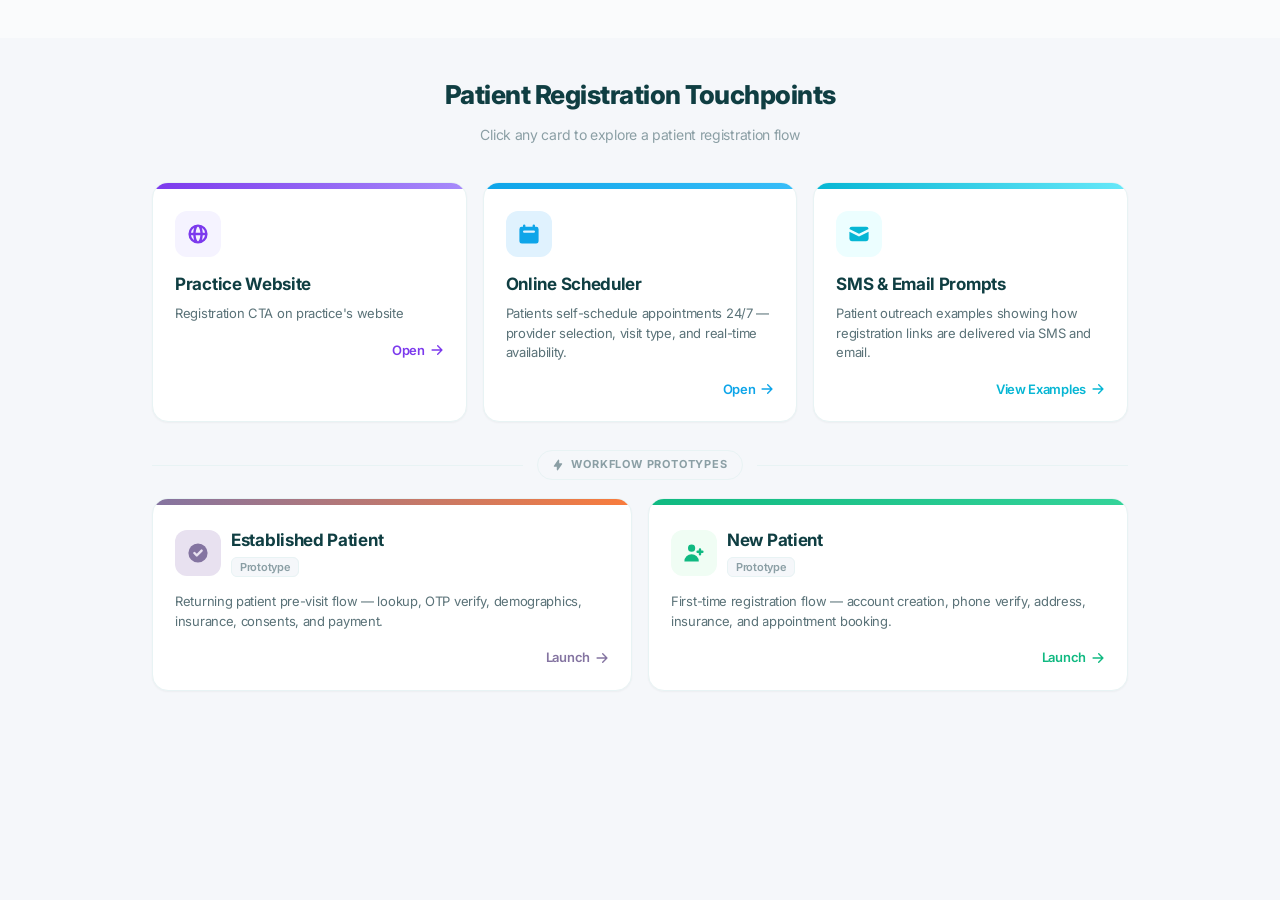
==== index.html @ 7e0d1359 "Initial commit: Dermatology of Boca patient intake demo hub Co-Authored-By: Claude Sonnet 4.6 <norep" ====
﻿<!DOCTYPE html>
<html lang="en">
<head>
<meta charset="UTF-8">
<meta name="viewport" content="width=device-width, initial-scale=1.0">
<title>Recall Health - Full Prototype</title>
<link href="https://fonts.googleapis.com/css2?family=Inter:wght@300;400;500;600;700;800&family=Roboto:wght@300;400;500;700&family=Roboto+Mono:wght@400;500&display=swap" rel="stylesheet">
<link rel="stylesheet" href="styles.css">
</head>
<body>
<!-- GLOBAL BACK NAV -->
<div class="global-nav" id="global-nav">
  <button class="global-nav-back" onclick="switchApp('landing')">
    <svg width="13" height="13" viewBox="0 0 20 20" fill="currentColor"><path fill-rule="evenodd" d="M9.707 16.707a1 1 0 01-1.414 0l-6-6a1 1 0 010-1.414l6-6a1 1 0 011.414 1.414L5.414 9H17a1 1 0 110 2H5.414l4.293 4.293a1 1 0 010 1.414z" clip-rule="evenodd"/></svg>
    All Apps
  </button>
  <div class="global-nav-divider"></div>
  <span class="global-nav-label">Recall Health</span>
  <span class="global-nav-divider"></span>
  <span class="global-nav-app" id="global-nav-app-name"></span>
</div>


<!-- ══ DEMO NAV ══ -->

<!-- ══════════════════════════════════
     APP 1 - STAFF DASHBOARD
══════════════════════════════════ -->

<!-- ═══════════════════════════════════════
     LANDING PAGE
═══════════════════════════════════════ -->
<div class="app-wrap active" id="app-landing">
  <!-- CARDS GRID -->
  <div style="max-width:1040px;margin:0 auto;padding:36px 32px 60px">

    <!-- HEADER -->
    <div style="text-align:center;margin-bottom:36px">
      <div style="font-size:26px;font-weight:800;color:var(--t1);letter-spacing:-.5px;margin-bottom:8px">Patient Registration Touchpoints</div>
      <div style="font-size:14px;color:var(--t3)">Click any card to explore a patient registration flow</div>
    </div>

    <!-- ROW 1: 3 touchpoint cards -->
    <div style="display:grid;grid-template-columns:repeat(3,1fr);gap:16px;margin-bottom:8px">

      <!-- Card 1: Practice Website -->
      <div class="lcard" onclick="window.open('practice-website.html','_blank')" style="background:var(--white);border-radius:16px;overflow:hidden;border:1px solid var(--borderlt);box-shadow:var(--sh1);cursor:pointer;transition:all .2s">
        <div style="height:6px;background:linear-gradient(90deg,#7C3AED,#A78BFA)"></div>
        <div style="padding:22px">
          <div style="width:46px;height:46px;background:#F5F3FF;border-radius:12px;display:flex;align-items:center;justify-content:center;margin-bottom:14px">
            <svg width="24" height="24" viewBox="0 0 20 20" fill="#7C3AED"><path fill-rule="evenodd" d="M4.083 9h1.946c.089-1.546.383-2.97.837-4.118A6.004 6.004 0 004.083 9zM10 2a8 8 0 100 16 8 8 0 000-16zm0 2c-.076 0-.232.032-.465.262-.238.234-.497.623-.737 1.182-.389.907-.673 2.142-.766 3.556h3.936c-.093-1.414-.377-2.649-.766-3.556-.24-.559-.499-.948-.737-1.182C10.232 4.032 10.076 4 10 4zm3.971 5c-.089-1.546-.383-2.97-.837-4.118A6.004 6.004 0 0115.917 9h-1.946zm-2.003 2H8.032c.093 1.414.377 2.649.766 3.556.24.559.499.948.737 1.182.233.23.389.262.465.262.076 0 .232-.032.465-.262.238-.234.498-.623.737-1.182.389-.907.673-2.142.766-3.556zm1.166 4.118c.454-1.147.748-2.572.837-4.118h1.946a6.004 6.004 0 01-2.783 4.118zm-6.268 0C6.412 13.97 6.118 12.546 6.03 11H4.083a6.004 6.004 0 002.783 4.118z" clip-rule="evenodd"/></svg>
          </div>
          <div style="font-size:17px;font-weight:700;color:var(--t1);margin-bottom:6px">Practice Website</div>
          <div style="font-size:13px;color:var(--t2);line-height:1.5;margin-bottom:16px">Registration CTA on practice's website</div>
          <div style="display:flex;align-items:center;justify-content:flex-end">
            <div style="display:flex;align-items:center;gap:5px;font-size:13px;font-weight:600;color:#7C3AED">Open <svg width="14" height="14" viewBox="0 0 20 20" fill="#7C3AED"><path fill-rule="evenodd" d="M10.293 3.293a1 1 0 011.414 0l6 6a1 1 0 010 1.414l-6 6a1 1 0 01-1.414-1.414L14.586 11H3a1 1 0 110-2h11.586l-4.293-4.293a1 1 0 010-1.414z" clip-rule="evenodd"/></svg></div>
          </div>
        </div>
      </div>

      <!-- Card 2: Online Scheduler -->
      <div class="lcard" onclick="window.open('online-scheduler.html','_blank')" style="background:var(--white);border-radius:16px;overflow:hidden;border:1px solid var(--borderlt);box-shadow:var(--sh1);cursor:pointer;transition:all .2s">
        <div style="height:6px;background:linear-gradient(90deg,#0EA5E9,#38BDF8)"></div>
        <div style="padding:22px">
          <div style="width:46px;height:46px;background:#E0F2FE;border-radius:12px;display:flex;align-items:center;justify-content:center;margin-bottom:14px">
            <svg width="24" height="24" viewBox="0 0 20 20" fill="#0EA5E9"><path fill-rule="evenodd" d="M6 2a1 1 0 00-1 1v1H4a2 2 0 00-2 2v10a2 2 0 002 2h12a2 2 0 002-2V6a2 2 0 00-2-2h-1V3a1 1 0 10-2 0v1H7V3a1 1 0 00-1-1zm0 5a1 1 0 000 2h8a1 1 0 100-2H6z" clip-rule="evenodd"/></svg>
          </div>
          <div style="font-size:17px;font-weight:700;color:var(--t1);margin-bottom:6px">Online Scheduler</div>
          <div style="font-size:13px;color:var(--t2);line-height:1.5;margin-bottom:16px">Patients self-schedule appointments 24/7 — provider selection, visit type, and real-time availability.</div>
          <div style="display:flex;align-items:center;justify-content:flex-end">
            <div style="display:flex;align-items:center;gap:5px;font-size:13px;font-weight:600;color:#0EA5E9">Open <svg width="14" height="14" viewBox="0 0 20 20" fill="#0EA5E9"><path fill-rule="evenodd" d="M10.293 3.293a1 1 0 011.414 0l6 6a1 1 0 010 1.414l-6 6a1 1 0 01-1.414-1.414L14.586 11H3a1 1 0 110-2h11.586l-4.293-4.293a1 1 0 010-1.414z" clip-rule="evenodd"/></svg></div>
          </div>
        </div>
      </div>

      <!-- Card 3: SMS / Email Prompts -->
      <div class="lcard" onclick="document.getElementById('prompts-modal').style.display='flex'" style="background:var(--white);border-radius:16px;overflow:hidden;border:1px solid var(--borderlt);box-shadow:var(--sh1);cursor:pointer;transition:all .2s">
        <div style="height:6px;background:linear-gradient(90deg,#06B6D4,#67E8F9)"></div>
        <div style="padding:22px">
          <div style="width:46px;height:46px;background:#ECFEFF;border-radius:12px;display:flex;align-items:center;justify-content:center;margin-bottom:14px">
            <svg width="24" height="24" viewBox="0 0 20 20" fill="#06B6D4"><path d="M2.003 5.884L10 9.882l7.997-3.998A2 2 0 0016 4H4a2 2 0 00-1.997 1.884z"/><path d="M18 8.118l-8 4-8-4V14a2 2 0 002 2h12a2 2 0 002-2V8.118z"/></svg>
          </div>
          <div style="font-size:17px;font-weight:700;color:var(--t1);margin-bottom:6px">SMS &amp; Email Prompts</div>
          <div style="font-size:13px;color:var(--t2);line-height:1.5;margin-bottom:16px">Patient outreach examples showing how registration links are delivered via SMS and email.</div>
          <div style="display:flex;align-items:center;justify-content:flex-end">
            <div style="display:flex;align-items:center;gap:5px;font-size:13px;font-weight:600;color:#06B6D4">View Examples <svg width="14" height="14" viewBox="0 0 20 20" fill="#06B6D4"><path fill-rule="evenodd" d="M10.293 3.293a1 1 0 011.414 0l6 6a1 1 0 010 1.414l-6 6a1 1 0 01-1.414-1.414L14.586 11H3a1 1 0 110-2h11.586l-4.293-4.293a1 1 0 010-1.414z" clip-rule="evenodd"/></svg></div>
          </div>
        </div>
      </div>

    </div>

    <!-- WORKFLOW PROTOTYPES SECTION DIVIDER -->
    <div style="display:flex;align-items:center;gap:14px;margin:28px 0 18px">
      <div style="flex:1;height:1px;background:var(--borderlt)"></div>
      <div style="display:flex;align-items:center;gap:7px;padding:5px 14px;background:var(--surface);border:1px solid var(--borderlt);border-radius:20px">
        <svg width="12" height="12" viewBox="0 0 20 20" fill="var(--t3)"><path fill-rule="evenodd" d="M11.3 1.046A1 1 0 0112 2v5h4a1 1 0 01.82 1.573l-7 10A1 1 0 018 18v-5H4a1 1 0 01-.82-1.573l7-10a1 1 0 011.12-.38z" clip-rule="evenodd"/></svg>
        <span style="font-size:11px;font-weight:700;color:var(--t3);text-transform:uppercase;letter-spacing:.8px">Workflow Prototypes</span>
      </div>
      <div style="flex:1;height:1px;background:var(--borderlt)"></div>
    </div>

    <!-- ROW 2: 2 workflow prototype cards -->
    <div style="display:grid;grid-template-columns:1fr 1fr;gap:16px">

      <!-- Card: Established Patient -->
      <div class="lcard" onclick="window.open('established-patient.html','_blank')" style="background:var(--white);border-radius:16px;overflow:hidden;border:1px solid var(--borderlt);box-shadow:var(--sh1);cursor:pointer;transition:all .2s">
        <div style="height:6px;background:linear-gradient(90deg,var(--orange),#F97C3C)"></div>
        <div style="padding:22px">
          <div style="display:flex;align-items:center;gap:10px;margin-bottom:14px">
            <div style="width:46px;height:46px;background:var(--orange-lt);border-radius:12px;display:flex;align-items:center;justify-content:center;flex-shrink:0">
              <svg width="24" height="24" viewBox="0 0 20 20" fill="var(--orange)"><path fill-rule="evenodd" d="M10 18a8 8 0 100-16 8 8 0 000 16zm3.707-9.293a1 1 0 00-1.414-1.414L9 10.586 7.707 9.293a1 1 0 00-1.414 1.414l2 2a1 1 0 001.414 0l4-4z" clip-rule="evenodd"/></svg>
            </div>
            <div>
              <div style="font-size:17px;font-weight:700;color:var(--t1)">Established Patient</div>
              <span style="font-size:11px;font-weight:600;color:var(--t3);background:var(--surface);border:1px solid var(--borderlt);padding:2px 8px;border-radius:6px">Prototype</span>
            </div>
          </div>
          <div style="font-size:13px;color:var(--t2);line-height:1.5;margin-bottom:16px">Returning patient pre-visit flow — lookup, OTP verify, demographics, insurance, consents, and payment.</div>
          <div style="display:flex;align-items:center;justify-content:flex-end">
            <div style="display:flex;align-items:center;gap:5px;font-size:13px;font-weight:600;color:var(--orange)">Launch <svg width="14" height="14" viewBox="0 0 20 20" fill="var(--orange)"><path fill-rule="evenodd" d="M10.293 3.293a1 1 0 011.414 0l6 6a1 1 0 010 1.414l-6 6a1 1 0 01-1.414-1.414L14.586 11H3a1 1 0 110-2h11.586l-4.293-4.293a1 1 0 010-1.414z" clip-rule="evenodd"/></svg></div>
          </div>
        </div>
      </div>

      <!-- Card: New Patient -->
      <div class="lcard" onclick="window.open('new-patient.html','_blank')" style="background:var(--white);border-radius:16px;overflow:hidden;border:1px solid var(--borderlt);box-shadow:var(--sh1);cursor:pointer;transition:all .2s">
        <div style="height:6px;background:linear-gradient(90deg,#10B981,#34D399)"></div>
        <div style="padding:22px">
          <div style="display:flex;align-items:center;gap:10px;margin-bottom:14px">
            <div style="width:46px;height:46px;background:var(--green-bg);border-radius:12px;display:flex;align-items:center;justify-content:center;flex-shrink:0">
              <svg width="24" height="24" viewBox="0 0 20 20" fill="#10B981"><path d="M8 9a3 3 0 100-6 3 3 0 000 6zM8 11a6 6 0 016 6H2a6 6 0 016-6zM16 7a1 1 0 10-2 0v1h-1a1 1 0 100 2h1v1a1 1 0 102 0v-1h1a1 1 0 100-2h-1V7z"/></svg>
            </div>
            <div>
              <div style="font-size:17px;font-weight:700;color:var(--t1)">New Patient</div>
              <span style="font-size:11px;font-weight:600;color:var(--t3);background:var(--surface);border:1px solid var(--borderlt);padding:2px 8px;border-radius:6px">Prototype</span>
            </div>
          </div>
          <div style="font-size:13px;color:var(--t2);line-height:1.5;margin-bottom:16px">First-time registration flow — account creation, phone verify, address, insurance, and appointment booking.</div>
          <div style="display:flex;align-items:center;justify-content:flex-end">
            <div style="display:flex;align-items:center;gap:5px;font-size:13px;font-weight:600;color:#10B981">Launch <svg width="14" height="14" viewBox="0 0 20 20" fill="#10B981"><path fill-rule="evenodd" d="M10.293 3.293a1 1 0 011.414 0l6 6a1 1 0 010 1.414l-6 6a1 1 0 01-1.414-1.414L14.586 11H3a1 1 0 110-2h11.586l-4.293-4.293a1 1 0 010-1.414z" clip-rule="evenodd"/></svg></div>
          </div>
        </div>
      </div>

    </div>
  </div>

  <!-- SMS / EMAIL PROMPTS MODAL -->
  <div id="prompts-modal" onclick="if(event.target===this)this.style.display='none'" style="display:none;position:fixed;top:0;left:0;right:0;bottom:0;background:rgba(0,0,0,.5);z-index:1000;align-items:center;justify-content:center;padding:20px">
    <div style="background:var(--white);border-radius:20px;width:100%;max-width:860px;max-height:90vh;overflow-y:auto;box-shadow:0 20px 60px rgba(0,0,0,.3)">
      <div style="padding:20px 24px;border-bottom:1px solid var(--border);display:flex;align-items:center;justify-content:space-between;position:sticky;top:0;background:var(--white);z-index:2;border-radius:20px 20px 0 0">
        <div>
          <div style="font-size:18px;font-weight:700;color:var(--t1)">Patient Outreach Examples</div>
          <div style="font-size:13px;color:var(--t2);margin-top:2px">How patients are prompted to begin their registration or registration</div>
        </div>
        <button onclick="document.getElementById('prompts-modal').style.display='none'" style="background:none;border:none;font-size:28px;cursor:pointer;color:var(--t3);line-height:1;padding:0 4px">&times;</button>
      </div>
      <div style="padding:28px;display:grid;grid-template-columns:1fr 1fr;gap:32px">

        <!-- SMS Column -->
        <div>
          <div style="font-size:11.5px;font-weight:700;color:var(--t3);text-transform:uppercase;letter-spacing:1px;margin-bottom:16px;display:flex;align-items:center;gap:7px">
            <svg width="13" height="13" viewBox="0 0 20 20" fill="var(--t3)"><path fill-rule="evenodd" d="M18 10c0 3.866-3.582 7-8 7a8.841 8.841 0 01-4.083-.98L2 17l1.338-3.123C2.493 12.767 2 11.434 2 10c0-3.866 3.582-7 8-7s8 3.134 8 7zM7 9H5v2h2V9zm8 0h-2v2h2V9zM9 9h2v2H9V9z" clip-rule="evenodd"/></svg>
            SMS Message
          </div>
          <div style="display:flex;justify-content:center">
            <div style="width:256px;background:#1C1C1E;border-radius:38px;padding:14px 10px;box-shadow:0 8px 32px rgba(0,0,0,.35)">
              <div style="width:70px;height:18px;background:#2C2C2E;border-radius:9px;margin:0 auto 10px;display:flex;align-items:center;justify-content:center">
                <div style="width:7px;height:7px;background:#3A3A3C;border-radius:50%"></div>
              </div>
              <div style="background:#F2F2F7;border-radius:22px;padding:14px;min-height:290px">
                <div style="text-align:center;padding-bottom:10px;margin-bottom:12px;border-bottom:1px solid #E0E0E5">
                  <div style="font-size:11px;font-weight:600;color:#333">Dermatology of Boca</div>
                  <div style="font-size:10px;color:#aaa;margin-top:2px">Today, 9:42 AM</div>
                </div>
                <div style="display:flex;justify-content:flex-start">
                  <div style="background:#E9E9EB;border-radius:16px 16px 16px 3px;padding:10px 13px;max-width:88%;font-size:12px;color:#1C1C1E;line-height:1.55">
                    Hi Sarah! 👋<br><br>Your appt with <strong>Dr. Reyes</strong> at Dermatology of Boca is coming up.<br><br>Complete your pre-visit forms — only 3 min, no app needed:<br><br>
                    <span style="color:#007AFF;font-weight:600;text-decoration:underline;cursor:pointer" onclick="window.open('established-patient.html','_blank')">dermofboca.com/registration</span>
                  </div>
                </div>
                <div style="font-size:10px;color:#aaa;margin-top:6px;padding-left:3px">Delivered</div>
              </div>
            </div>
          </div>
        </div>

        <!-- Email Column -->
        <div>
          <div style="font-size:11.5px;font-weight:700;color:var(--t3);text-transform:uppercase;letter-spacing:1px;margin-bottom:16px;display:flex;align-items:center;gap:7px">
            <svg width="13" height="13" viewBox="0 0 20 20" fill="var(--t3)"><path d="M2.003 5.884L10 9.882l7.997-3.998A2 2 0 0016 4H4a2 2 0 00-1.997 1.884z"/><path d="M18 8.118l-8 4-8-4V14a2 2 0 002 2h12a2 2 0 002-2V8.118z"/></svg>
            Email
          </div>
          <div style="border:1px solid var(--border);border-radius:12px;overflow:hidden;box-shadow:0 2px 12px rgba(0,0,0,.07)">
            <div style="background:var(--surface);padding:9px 14px;border-bottom:1px solid var(--border);display:flex;align-items:center;gap:8px">
              <div style="display:flex;gap:5px"><div style="width:10px;height:10px;border-radius:50%;background:#FF5F57"></div><div style="width:10px;height:10px;border-radius:50%;background:#FEBC2E"></div><div style="width:10px;height:10px;border-radius:50%;background:#28C840"></div></div>
              <div style="flex:1;text-align:center;font-size:11px;color:var(--t3)">Mail</div>
            </div>
            <div style="background:linear-gradient(135deg,#326663,#468C88);padding:18px;text-align:center">
              <div style="font-size:15px;font-weight:700;color:white;letter-spacing:.3px">Dermatology of Boca</div>
              <div style="font-size:11px;color:rgba(255,255,255,.6);margin-top:3px">hello@dermofboca.com</div>
            </div>
            <div style="padding:20px 22px;background:white">
              <p style="margin:0 0 10px;font-size:13.5px;font-weight:700;color:#111">Hi Sarah,</p>
              <p style="margin:0 0 10px;font-size:13px;color:#444;line-height:1.65">Your appointment with <strong>Dr. Isabel Reyes</strong> is coming up on <strong>March 25 at 9:00 AM</strong>.</p>
              <p style="margin:0 0 18px;font-size:13px;color:#444;line-height:1.65">Please take 3 minutes to complete your pre-visit forms — no app download needed.</p>
              <div style="text-align:center;margin:0 0 16px">
                <button onclick="window.open('established-patient.html','_blank')" style="background:#468C88;color:white;border:none;border-radius:8px;padding:12px 26px;font-size:13px;font-weight:600;cursor:pointer;font-family:'Inter',sans-serif">Complete Registration →</button>
              </div>
              <div style="border-top:1px solid #eee;padding-top:14px;text-align:center">
                <p style="margin:0;font-size:11px;color:#aaa">Dermatology of Boca · 2801 N Military Trail, Boca Raton FL · (561) 555-0100</p>
              </div>
            </div>
          </div>
        </div>

      </div>
    </div>
  </div>
</div><!-- /app-landing -->

<div class="app-wrap" id="app-staff">

<!-- SIDEBAR -->
<nav class="sb">
  <div class="sb-logo">
    <div class="sb-mark">
      <svg viewBox="0 0 24 24" fill="none" stroke="white" stroke-width="2.5" stroke-linecap="round" stroke-linejoin="round">
        <path d="M22 12h-4l-3 9L9 3l-3 9H2"/>
      </svg>
    </div>
    <div><div class="sb-brand">Recall Health</div><div class="sb-sub">Staff Portal</div></div>
  </div>

  <div class="sb-section">
    <div class="sb-lbl">Workflow</div>
    <button class="ni active" onclick="showView('dashboard',this)">
      <svg viewBox="0 0 20 20" fill="currentColor"><path d="M3 4a1 1 0 011-1h12a1 1 0 011 1v2a1 1 0 01-1 1H4a1 1 0 01-1-1V4zM3 10a1 1 0 011-1h6a1 1 0 011 1v6a1 1 0 01-1 1H4a1 1 0 01-1-1v-6zM14 9a1 1 0 00-1 1v6a1 1 0 001 1h2a1 1 0 001-1v-6a1 1 0 00-1-1h-2z"/></svg>
      Dashboard
    </button>
    <button class="ni" onclick="showView('messages',this)">
      <svg viewBox="0 0 20 20" fill="currentColor"><path d="M2 5a2 2 0 012-2h7a2 2 0 012 2v4a2 2 0 01-2 2H9l-3 3v-3H4a2 2 0 01-2-2V5z"/><path d="M15 7v2a4 4 0 01-4 4H9.828l-1.766 1.767c.28.149.599.233.938.233h2l3 3v-3h2a2 2 0 002-2V9a2 2 0 00-2-2h-1z"/></svg>
      Messages <span class="nb">3</span>
    </button>
    <button class="ni" onclick="showView('outreach',this)">
      <svg viewBox="0 0 20 20" fill="currentColor"><path d="M2 6a1 1 0 011-1h1V4a1 1 0 112 0v1h1a1 1 0 110 2H6v1a1 1 0 11-2 0V8H3a1 1 0 01-1-1zm9-1a1 1 0 10-2 0v.01a1 1 0 102 0V5zM6 13a1 1 0 00-1 1v1h-1a1 1 0 110-2h1v-1a1 1 0 011-1h1a1 1 0 110 2H7v1a1 1 0 01-1 1zm6-6a1 1 0 10-2 0v.01a1 1 0 102 0V7zm2 6a1 1 0 11-2 0 1 1 0 012 0zm-4 0a1 1 0 11-2 0 1 1 0 012 0zm4-4a1 1 0 11-2 0 1 1 0 012 0z"/></svg>
      Pre-Visit Outreach <span class="nb">4</span>
    </button>
  </div>

  <div class="sb-section">
    <div class="sb-lbl">Insights</div>
    <button class="ni" onclick="showView('accelerator',this)">
      <svg viewBox="0 0 20 20" fill="currentColor"><path fill-rule="evenodd" d="M11.3 1.046A1 1 0 0112 2v5h4a1 1 0 01.82 1.573l-7 10A1 1 0 018 18v-5H4a1 1 0 01-.82-1.573l7-10a1 1 0 011.12-.38z" clip-rule="evenodd"/></svg>
      Appt. Accelerator
      <span class="nb">4</span>
    </button>
    <button class="ni" onclick="showView('analytics',this)">
      <svg viewBox="0 0 20 20" fill="currentColor"><path d="M2 11a1 1 0 011-1h2a1 1 0 011 1v5a1 1 0 01-1 1H3a1 1 0 01-1-1v-5zM8 7a1 1 0 011-1h2a1 1 0 011 1v9a1 1 0 01-1 1H9a1 1 0 01-1-1V7zM14 4a1 1 0 011-1h2a1 1 0 011 1v12a1 1 0 01-1 1h-2a1 1 0 01-1-1V4z"/></svg>
      Analytics
    </button>
  </div>

  <div class="sb-section">
    <div class="sb-lbl">Admin</div>
    <button class="ni" onclick="showView('settings',this)">
      <svg viewBox="0 0 20 20" fill="currentColor"><path fill-rule="evenodd" d="M11.49 3.17c-.38-1.56-2.6-1.56-2.98 0a1.532 1.532 0 01-2.286.948c-1.372-.836-2.942.734-2.106 2.106.54.886.061 2.042-.947 2.287-1.561.379-1.561 2.6 0 2.978a1.532 1.532 0 01.947 2.287c-.836 1.372.734 2.942 2.106 2.106a1.532 1.532 0 012.287.947c.379 1.561 2.6 1.561 2.978 0a1.533 1.533 0 012.287-.947c1.372.836 2.942-.734 2.106-2.106a1.533 1.533 0 01.947-2.287c1.561-.379 1.561-2.6 0-2.978a1.532 1.532 0 01-.947-2.287c.836-1.372-.734-2.942-2.106-2.106a1.532 1.532 0 01-2.287-.947zM10 13a3 3 0 100-6 3 3 0 000 6z" clip-rule="evenodd"/></svg>
      Settings
    </button>
  </div>

  <div class="sb-foot">
    <div class="ua">
      <div class="uav">SR</div>
      <div><div class="un">Sarah R.</div><div class="ur">Front Desk · Miami</div></div>
    </div>
  </div>
</nav>

<!-- MAIN -->
<div class="main">
  <!-- TOPBAR -->
  <div class="tb">
    <span class="tb-title" id="view-title">Today's Registration</span>
    <div class="tb-sp"></div>
    <div class="srch">
      <svg width="14" height="14" viewBox="0 0 20 20" fill="#9CA3AF"><path fill-rule="evenodd" d="M8 4a4 4 0 100 8 4 4 0 000-8zM2 8a6 6 0 1110.89 3.476l4.817 4.817a1 1 0 01-1.414 1.414l-4.816-4.816A6 6 0 012 8z" clip-rule="evenodd"/></svg>
      <input placeholder="Search patients…" id="search-inp" oninput="filterTable(this.value)">
    </div>
    <div class="tbb" onclick="showToast('Notifications panel')"><svg width="15" height="15" viewBox="0 0 20 20" fill="currentColor"><path d="M10 2a6 6 0 00-6 6v3.586l-.707.707A1 1 0 004 14h12a1 1 0 00.707-1.707L16 11.586V8a6 6 0 00-6-6zM10 18a3 3 0 01-3-3h6a3 3 0 01-3 3z"/></svg><div class="ndot"></div></div>
  </div>

  <!-- ───── DASHBOARD VIEW ───── -->
  <div class="view active" id="view-dashboard">
    <!-- KPI ROW -->
    <div class="krow">
      <div class="kc">
        <div class="kl">Today's Patients</div>
        <div class="kv">38</div>
        <div class="kf">scheduled</div>
        <div class="kpill o">▲ 3 from yesterday</div>
      </div>
      <div class="kc">
        <div class="kl">Pre-Registered</div>
        <div class="kv">29</div>
        <div class="kf"><span class="kt-up">76%</span> completion rate</div>
        <div class="kpill g">+12% vs last week</div>
      </div>
      <div class="kc">
        <div class="kl">Checked In</div>
        <div class="kv">14</div>
        <div class="kf">of 38 scheduled</div>
        <div class="kpill a">9 still pending</div>
      </div>
      <div class="kc">
        <div class="kl">Collected Today</div>
        <div class="kv">$2,840</div>
        <div class="kf"><span class="kt-up">↑ 18%</span> vs avg</div>
        <div class="kpill g">Goal: $3,200</div>
      </div>
      <div class="kc">
        <div class="kl">Insurance Flags</div>
        <div class="kv">5</div>
        <div class="kf">need attention</div>
        <div class="kpill r">2 self-pay alerts</div>
      </div>
    </div>

    <!-- QUICK STATUS BAR -->
    <div style="display:flex;align-items:center;gap:8px;flex-wrap:wrap">
      <div style="display:flex;align-items:center;gap:6px;padding:7px 13px;background:var(--white);border-radius:8px;border:1px solid var(--borderlt);box-shadow:var(--sh1);font-size:12.5px;gap:14px">
        <span style="display:flex;align-items:center;gap:5px"><span style="width:9px;height:9px;border-radius:50%;background:var(--green);display:inline-block"></span><span style="color:var(--t2)">Complete</span> <strong style="color:var(--t1)">14</strong></span>
        <span style="width:1px;height:14px;background:var(--border)"></span>
        <span style="display:flex;align-items:center;gap:5px"><span style="width:9px;height:9px;border-radius:50%;background:var(--amber);display:inline-block"></span><span style="color:var(--t2)">Partial</span> <strong style="color:var(--t1)">9</strong></span>
        <span style="width:1px;height:14px;background:var(--border)"></span>
        <span style="display:flex;align-items:center;gap:5px"><span style="width:9px;height:9px;border-radius:50%;background:var(--red);display:inline-block"></span><span style="color:var(--t2)">Not Started</span> <strong style="color:var(--t1)">8</strong></span>
        <span style="width:1px;height:14px;background:var(--border)"></span>
        <span style="display:flex;align-items:center;gap:5px"><span style="width:9px;height:9px;border-radius:50%;background:var(--blue);display:inline-block"></span><span style="color:var(--t2)">Checked In</span> <strong style="color:var(--t1)">7</strong></span>
      </div>
      <div style="margin-left:auto;display:flex;gap:7px">
        <div class="fb" onclick="showToast('Filtering by provider…')">
          <svg width="13" height="13" viewBox="0 0 20 20" fill="currentColor"><path d="M9 6a3 3 0 11-6 0 3 3 0 016 0zM17 6a3 3 0 11-6 0 3 3 0 016 0zM12.93 17c.046-.327.07-.66.07-1a6.97 6.97 0 00-1.5-4.33A5 5 0 0119 16v1h-6.07zM6 11a5 5 0 015 5v1H1v-1a5 5 0 015-5z"/></svg>
          All Providers
          <svg width="11" height="11" viewBox="0 0 20 20" fill="currentColor"><path fill-rule="evenodd" d="M5.293 7.293a1 1 0 011.414 0L10 10.586l3.293-3.293a1 1 0 111.414 1.414l-4 4a1 1 0 01-1.414 0l-4-4a1 1 0 010-1.414z" clip-rule="evenodd"/></svg>
        </div>
        <div class="fb" onclick="openBroadcastModal()">
          <svg width="13" height="13" viewBox="0 0 20 20" fill="currentColor"><path d="M10 2a6 6 0 00-6 6v3.586l-.707.707A1 1 0 004 14h12a1 1 0 00.707-1.707L16 11.586V8a6 6 0 00-6-6zM10 18a3 3 0 01-3-3h6a3 3 0 01-3 3z"/></svg>
          Broadcast SMS
        </div>
        <div class="fb" onclick="openWalkinModal()">
          <svg width="13" height="13" viewBox="0 0 20 20" fill="currentColor"><path fill-rule="evenodd" d="M10 18a8 8 0 100-16 8 8 0 000 16zm1-11a1 1 0 10-2 0v2H7a1 1 0 100 2h2v2a1 1 0 102 0v-2h2a1 1 0 100-2h-2V7z" clip-rule="evenodd"/></svg>
          Walk-In
        </div>
      </div>
    </div>

    <!-- QUEUE TABLE -->
    <div class="qcard">
      <div class="qhead">
        <span class="qtitle">Registration Queue</span>
        <span class="qcount">38 patients</span>
        <div class="qtabs">
          <button class="qt active" onclick="setQTab(this,'all')">All</button>
          <button class="qt" onclick="setQTab(this,'pending')">Needs Attention</button>
          <button class="qt" onclick="setQTab(this,'complete')">Ready</button>
          <button class="qt" onclick="setQTab(this,'checkedin')">Checked In</button>
        </div>
      </div>
      <table class="qtbl" id="queue-table">
        <thead>
          <tr>
            <th style="min-width:200px">Patient</th>
            <th>Time / Appt</th>
            <th>Provider</th>
            <th>Pre-Reg</th>
            <th>Insurance E&B</th>
            <th>Deductible Due</th>
            <th>Prior Auth</th>
            <th>Flags</th>
            <th>Actions</th>
          </tr>
        </thead>
        <tbody id="queue-body">
        </tbody>
      </table>
    </div>
  </div>

  <!-- ───── ANALYTICS VIEW ───── -->
  <div class="view" id="view-analytics" style="gap:16px">
    <div class="krow">
      <div class="kc"><div class="kl">Intake Completion</div><div class="kv">76<small>%</small></div><div class="kf"><span class="kt-up">↑ 8%</span> vs last month</div></div>
      <div class="kc"><div class="kl">Avg. Intake Time</div><div class="kv">4.2<small>min</small></div><div class="kf"><span class="kt-up">↓ 1.8min</span> faster</div></div>
      <div class="kc"><div class="kl">Revenue Collected</div><div class="kv">$52K</div><div class="kf"><span class="kt-up">↑ 23%</span> this month</div></div>
      <div class="kc"><div class="kl">No-Show Rate</div><div class="kv">6.2<small>%</small></div><div class="kf"><span class="kt-up">↓ 2.1%</span> reduction</div></div>
      <div class="kc"><div class="kl">E&B Accuracy</div><div class="kv">98<small>%</small></div><div class="kf"><span class="kt-up">↑ 3%</span> claim success</div></div>
    </div>

    <div class="an-grid">
      <div class="an-card">
        <div class="an-title">Weekly Intake Completions <span>Last 7 days</span></div>
        <div class="ch-wrap" id="bar-chart"></div>
        <div style="display:flex;gap:14px;margin-top:18px">
          <div style="display:flex;align-items:center;gap:5px;font-size:12px;color:var(--t2)"><span style="width:10px;height:10px;border-radius:2px;background:var(--borderlt);border:1px solid var(--border);display:inline-block"></span>Scheduled</div>
          <div style="display:flex;align-items:center;gap:5px;font-size:12px;color:var(--t2)"><span style="width:10px;height:10px;border-radius:2px;background:var(--brand);display:inline-block"></span>Completed</div>
        </div>
      </div>
      <div class="an-card">
        <div class="an-title">Registration Breakdown</div>
        <div class="donut">
          <svg width="110" height="110" viewBox="0 0 110 110">
            <circle cx="55" cy="55" r="40" fill="none" stroke="#F3F4F6" stroke-width="14"/>
            <circle cx="55" cy="55" r="40" fill="none" stroke="#8474A1" stroke-width="14" stroke-dasharray="189 252" stroke-dashoffset="0"/>
            <circle cx="55" cy="55" r="40" fill="none" stroke="#F59E0B" stroke-width="14" stroke-dasharray="50 252" stroke-dashoffset="-189"/>
            <circle cx="55" cy="55" r="40" fill="none" stroke="#EF4444" stroke-width="14" stroke-dasharray="31 252" stroke-dashoffset="-239"/>
          </svg>
          <div class="donut-label">76%<small>complete</small></div>
        </div>
        <div class="legend">
          <div class="leg-item"><span class="leg-dot" style="background:var(--orange)"></span>Pre-registered (76%)</div>
          <div class="leg-item"><span class="leg-dot" style="background:var(--amber)"></span>In-office only (12%)</div>
          <div class="leg-item"><span class="leg-dot" style="background:var(--red)"></span>Not completed (12%)</div>
        </div>
      </div>
    </div>

    <div class="an-grid">
      <div class="an-card">
        <div class="an-title">Revenue by Channel <span>March 2026</span></div>
        <div class="metric-list">
          <div class="ml-item"><span class="ml-label">Pre-Visit Online</span><div class="ml-bar"><div class="ml-fill" style="width:72%"></div></div><span class="ml-val">$38K</span></div>
          <div class="ml-item"><span class="ml-label">Time of Service</span><div class="ml-bar"><div class="ml-fill" style="width:58%;background:var(--blue)"></div></div><span class="ml-val">$29K</span></div>
          <div class="ml-item"><span class="ml-label">Post-Visit SMS</span><div class="ml-bar"><div class="ml-fill" style="width:34%;background:var(--green)"></div></div><span class="ml-val">$18K</span></div>
          <div class="ml-item"><span class="ml-label">Payment Plans</span><div class="ml-bar"><div class="ml-fill" style="width:18%;background:var(--purple)"></div></div><span class="ml-val">$9K</span></div>
          <div class="ml-item"><span class="ml-label">Card on File</span><div class="ml-bar"><div class="ml-fill" style="width:25%;background:var(--amber)"></div></div><span class="ml-val">$12K</span></div>
        </div>
      </div>
      <div class="an-card">
        <div class="an-title">Staff Performance</div>
        <div class="stat-grid">
          <div class="sg-item"><div class="sg-v">4.2<span style="font-size:14px;color:var(--t2)">min</span></div><div class="sg-l">Avg Registration Time</div><div class="sg-t" style="color:var(--green)">↓ 28%</div></div>
          <div class="sg-item"><div class="sg-v">98<span style="font-size:14px;color:var(--t2)">%</span></div><div class="sg-l">E&B Success Rate</div><div class="sg-t" style="color:var(--green)">↑ 3%</div></div>
          <div class="sg-item"><div class="sg-v">$52<span style="font-size:14px;color:var(--t2)">K</span></div><div class="sg-l">Collected This Month</div><div class="sg-t" style="color:var(--green)">↑ 23%</div></div>
          <div class="sg-item"><div class="sg-v">6.2<span style="font-size:14px;color:var(--t2)">%</span></div><div class="sg-l">No-Show Rate</div><div class="sg-t" style="color:var(--green)">↓ 2.1%</div></div>
        </div>
      </div>
    </div>
  </div>

  <!-- ───── MESSAGES VIEW ───── -->
  <div class="view" id="view-messages" style="padding:20px 22px">
    <div class="msg-layout">
      <div class="msg-list">
        <div class="msg-list-head">Patient Messages <span>3</span></div>
        <div class="mc active" onclick="openThread(this,'Marcus Thompson','MT','pc1','10:15 AM · Acne Follow-up')">
          <div class="mc-av pc1">MT</div>
          <div style="flex:1;min-width:0">
            <div style="display:flex;align-items:center;justify-content:space-between"><span class="mc-name">Marcus Thompson</span><span class="mc-time">9:42 AM</span></div>
            <div class="mc-prev">Hi, I'm running about 10 min late-</div>
          </div>
          <div class="mc-unread"></div>
        </div>
        <div class="mc" onclick="openThread(this,'Sandra Okafor','SO','pc3','2:30 PM · Skin Check')">
          <div class="mc-av pc3">SO</div>
          <div style="flex:1;min-width:0">
            <div style="display:flex;align-items:center;justify-content:space-between"><span class="mc-name">Sandra Okafor</span><span class="mc-time">8:55 AM</span></div>
            <div class="mc-prev">Should I bring my biopsy results?</div>
          </div>
          <div class="mc-unread"></div>
        </div>
        <div class="mc" onclick="openThread(this,'James Whitfield','JW','pc7','11:00 AM · Psoriasis')">
          <div class="mc-av pc7">JW</div>
          <div style="flex:1;min-width:0">
            <div style="display:flex;align-items:center;justify-content:space-between"><span class="mc-name">James Whitfield</span><span class="mc-time">Yesterday</span></div>
            <div class="mc-prev">Can I reschedule to next week?</div>
          </div>
          <div class="mc-unread"></div>
        </div>
        <div class="mc" onclick="openThread(this,'Priya Mehta','PM','pc5','3:45 PM · Consultation')">
          <div class="mc-av pc5">PM</div>
          <div style="flex:1;min-width:0">
            <div style="display:flex;align-items:center;justify-content:space-between"><span class="mc-name">Priya Mehta</span><span class="mc-time">Yesterday</span></div>
            <div class="mc-prev">Thank you so much!</div>
          </div>
        </div>
        <div class="mc" onclick="openThread(this,'David Chen','DC','pc8','9:00 AM · Eczema')">
          <div class="mc-av pc8">DC</div>
          <div style="flex:1;min-width:0">
            <div style="display:flex;align-items:center;justify-content:space-between"><span class="mc-name">David Chen</span><span class="mc-time">Mon</span></div>
            <div class="mc-prev">Got the prescription, thanks!</div>
          </div>
        </div>
      </div>
      <div class="msg-thread" id="msg-thread">
        <div class="mt-head">
          <div class="mc-av pc1" id="t-av">MT</div>
          <div><div class="mt-name" id="t-name">Marcus Thompson</div><div class="mt-appt" id="t-appt">10:15 AM · Acne Follow-up · Dr. Reyes</div></div>
          <div class="mt-acts">
            <button class="mt-act" onclick="openPanel(0)">View Chart</button>
            <button class="mt-act" onclick="showToast('Calling patient…')">Call</button>
            <button class="mt-act primary" onclick="showToast('Appointment accelerator opened')">Reschedule</button>
          </div>
        </div>
        <div class="mt-msgs" id="t-msgs">
          <div class="mb in">Hi there! Just a reminder that Marcus Thompson has an appointment today at 10:15 AM with Dr. Reyes for Acne Follow-up. Please arrive 10 minutes early to complete registration.</div>
          <div class="mb-t">Dermatology of Boca · 9:00 AM</div>
          <div class="mb out">Hi, I'm running about 10 minutes late - is that okay?</div>
          <div class="mb-t out">Marcus T. · 9:42 AM</div>
          <div class="mb in">No problem! Please complete your pre-registration when you arrive using the link we sent earlier. Dr. Reyes will still be able to see you.</div>
          <div class="mb-t">Dermatology of Boca · 9:44 AM</div>
        </div>
        <div class="mt-inp">
          <input class="mi" id="msg-input" placeholder="Type a message to patient…" onkeydown="if(event.key==='Enter')sendMsg()">
          <button class="ms" onclick="sendMsg()">
            <svg width="16" height="16" viewBox="0 0 20 20" fill="white"><path d="M10.894 2.553a1 1 0 00-1.788 0l-7 14a1 1 0 001.169 1.409l5-1.429A1 1 0 009 15.571V11a1 1 0 112 0v4.571a1 1 0 00.725.962l5 1.428a1 1 0 001.17-1.408l-7-14z"/></svg>
          </button>
        </div>
      </div>
    </div>
  </div>

  <!-- ───── PRE-VISIT OUTREACH VIEW ───── -->
  <div class="view" id="view-outreach" style="gap:16px">
    <!-- Timeline Legend -->
    <div style="display:grid;grid-template-columns:repeat(3,1fr);gap:12px;flex-shrink:0">
      <div style="background:linear-gradient(135deg,rgba(14,165,233,.1),rgba(56,189,248,.05));border:1px solid rgba(14,165,233,.2);border-radius:12px;padding:16px">
        <div style="font-size:12px;color:var(--t2);margin-bottom:8px">📧💬 EMAIL + SMS</div>
        <div style="font-size:15px;font-weight:700;color:#0EA5E9">5 Days Before</div>
        <div style="font-size:11px;color:var(--t3);margin-top:4px">Initial appointment reminder</div>
      </div>
      <div style="background:linear-gradient(135deg,rgba(14,165,233,.1),rgba(56,189,248,.05));border:1px solid rgba(14,165,233,.2);border-radius:12px;padding:16px">
        <div style="font-size:12px;color:var(--t2);margin-bottom:8px">💬 SMS ONLY</div>
        <div style="font-size:15px;font-weight:700;color:#0EA5E9">2 Days Before</div>
        <div style="font-size:11px;color:var(--t3);margin-top:4px">Follow-up confirmation request</div>
      </div>
      <div style="background:linear-gradient(135deg,rgba(14,165,233,.1),rgba(56,189,248,.05));border:1px solid rgba(14,165,233,.2);border-radius:12px;padding:16px">
        <div style="font-size:12px;color:var(--t2);margin-bottom:8px">📞💬 CALL + SMS</div>
        <div style="font-size:15px;font-weight:700;color:#0EA5E9">1 Day Before</div>
        <div style="font-size:11px;color:var(--t3);margin-top:4px">Final IVR reminder with options</div>
      </div>
    </div>

    <!-- KPI Cards -->
    <div style="display:grid;grid-template-columns:repeat(4,1fr);gap:12px;flex-shrink:0">
      <div style="background:var(--white);border:1px solid var(--border);border-radius:12px;padding:16px;box-shadow:var(--sh1)">
        <div style="font-size:11px;color:var(--t3);font-weight:600;text-transform:uppercase;letter-spacing:.5px;margin-bottom:10px">Upcoming (7d)</div>
        <div style="font-size:28px;font-weight:800;color:#0EA5E9;margin-bottom:4px">18</div>
        <div style="font-size:11px;color:var(--t2)">Scheduled reminders</div>
      </div>
      <div style="background:var(--white);border:1px solid var(--border);border-radius:12px;padding:16px;box-shadow:var(--sh1)">
        <div style="font-size:11px;color:var(--t3);font-weight:600;text-transform:uppercase;letter-spacing:.5px;margin-bottom:10px">Confirmed</div>
        <div style="font-size:28px;font-weight:800;color:#10B981;margin-bottom:4px">9</div>
        <div style="font-size:11px;color:var(--t2)">50% response rate</div>
      </div>
      <div style="background:var(--white);border:1px solid var(--border);border-radius:12px;padding:16px;box-shadow:var(--sh1)">
        <div style="font-size:11px;color:var(--t3);font-weight:600;text-transform:uppercase;letter-spacing:.5px;margin-bottom:10px">Awaiting</div>
        <div style="font-size:28px;font-weight:800;color:#D97706;margin-bottom:4px">6</div>
        <div style="font-size:11px;color:var(--t2)">Need follow-up</div>
      </div>
      <div style="background:var(--white);border:1px solid var(--border);border-radius:12px;padding:16px;box-shadow:var(--sh1)">
        <div style="font-size:11px;color:var(--t3);font-weight:600;text-transform:uppercase;letter-spacing:.5px;margin-bottom:10px">No Response</div>
        <div style="font-size:28px;font-weight:800;color:#DC2626;margin-bottom:4px">3</div>
        <div style="font-size:11px;color:var(--t2)">Manual outreach</div>
      </div>
    </div>

    <!-- Outreach Pipeline Table -->
    <div style="background:var(--white);border:1px solid var(--border);border-radius:12px;padding:0;overflow:hidden;box-shadow:var(--sh1);flex:1;display:flex;flex-direction:column">
      <div style="padding:18px 22px;background:var(--surface);border-bottom:1px solid var(--border);flex-shrink:0">
        <div style="font-size:15px;font-weight:700;color:var(--t1);margin-bottom:3px">Outreach Pipeline</div>
        <div style="font-size:12px;color:var(--t3);margin-bottom:8px">Track appointment confirmations across all touchpoints</div>
        <div style="display:flex;gap:16px;flex-wrap:wrap;font-size:11px;color:var(--t3)">
          <div style="display:flex;align-items:center;gap:4px"><span style="background:#ECFDF5;color:#10B981;padding:2px 6px;border-radius:3px;font-size:11px;font-weight:600">✓</span>Sent</div>
          <div style="display:flex;align-items:center;gap:4px"><span style="background:#FFFBEB;color:#D97706;padding:2px 6px;border-radius:3px;font-size:11px;font-weight:600">⏳</span>Pending</div>
          <div style="display:flex;align-items:center;gap:4px"><span style="background:#FEF2F2;color:#DC2626;padding:2px 6px;border-radius:3px;font-size:11px;font-weight:600">✗</span>Failed</div>
          <div style="display:flex;align-items:center;gap:4px"><span style="background:#F3F4F6;color:var(--t3);padding:2px 6px;border-radius:3px;font-size:11px;font-weight:600">—</span>Not Sent</div>
        </div>
      </div>
      <div style="overflow-x:auto;flex:1">
        <table style="width:100%;border-collapse:collapse;font-size:12.5px">
          <thead>
            <tr style="background:var(--borderlt);border-bottom:1px solid var(--border)">
              <th style="padding:12px 14px;text-align:left;font-weight:600;color:var(--t2);white-space:nowrap">Patient</th>
              <th style="padding:12px 14px;text-align:center;font-weight:600;color:var(--t2);white-space:nowrap">Date</th>
              <th style="padding:12px 14px;text-align:center;font-weight:600;color:var(--t2);white-space:nowrap" title="Email 5 Days">📧 T-5</th>
              <th style="padding:12px 14px;text-align:center;font-weight:600;color:var(--t2);white-space:nowrap" title="SMS 5 Days">💬 T-5</th>
              <th style="padding:12px 14px;text-align:center;font-weight:600;color:var(--t2);white-space:nowrap" title="SMS 2 Days">💬 T-2</th>
              <th style="padding:12px 14px;text-align:center;font-weight:600;color:var(--t2);white-space:nowrap" title="Call 1 Day">📞 T-1</th>
              <th style="padding:12px 14px;text-align:center;font-weight:600;color:var(--t2);white-space:nowrap" title="SMS 1 Day">💬 T-1</th>
              <th style="padding:12px 14px;text-align:center;font-weight:600;color:var(--t2);white-space:nowrap">Status</th>
              <th style="padding:12px 14px;text-align:center;font-weight:600;color:var(--t2);white-space:nowrap">Action</th>
            </tr>
          </thead>
          <tbody>
            <tr style="border-bottom:1px solid var(--border)">
              <td style="padding:12px 14px;color:var(--t1);font-weight:600;white-space:nowrap">Marcus Thompson</td>
              <td style="padding:12px 14px;text-align:center;color:var(--t2)">Mar 21</td>
              <td style="padding:12px 14px;text-align:center"><span style="background:#ECFDF5;color:#10B981;padding:4px 8px;border-radius:4px;font-size:11px;font-weight:600;cursor:pointer" onclick="showMessageModal('Marcus Thompson','Mar 21','email-t5','✓ Sent')">✓</span></td>
              <td style="padding:12px 14px;text-align:center"><span style="background:#ECFDF5;color:#10B981;padding:4px 8px;border-radius:4px;font-size:11px;font-weight:600;cursor:pointer" onclick="showMessageModal('Marcus Thompson','Mar 21','sms-t5','✓ Sent')">✓</span></td>
              <td style="padding:12px 14px;text-align:center"><span style="background:#ECFDF5;color:#10B981;padding:4px 8px;border-radius:4px;font-size:11px;font-weight:600;cursor:pointer" onclick="showMessageModal('Marcus Thompson','Mar 21','sms-t2','✓ Sent')">✓</span></td>
              <td style="padding:12px 14px;text-align:center"><span style="background:#ECFDF5;color:#10B981;padding:4px 8px;border-radius:4px;font-size:11px;font-weight:600;cursor:pointer" onclick="showMessageModal('Marcus Thompson','Mar 21','call-t1','✓ Sent')">✓</span></td>
              <td style="padding:12px 14px;text-align:center"><span style="background:#ECFDF5;color:#10B981;padding:4px 8px;border-radius:4px;font-size:11px;font-weight:600;cursor:pointer" onclick="showMessageModal('Marcus Thompson','Mar 21','sms-t1','✓ Sent')">✓</span></td>
              <td style="padding:12px 14px;text-align:center"><span style="background:#ECFDF5;color:#10B981;padding:3px 8px;border-radius:4px;font-size:11px;font-weight:600;display:inline-block">Confirmed</span></td>
              <td style="padding:12px 14px;text-align:center"><button onclick="showMessageModal('Marcus Thompson','Mar 21','all','')" style="padding:4px 10px;background:var(--border);color:var(--t2);border:1px solid var(--border);border-radius:4px;font-size:11px;font-weight:600;cursor:pointer">Messages</button></td>
            </tr>
            <tr style="border-bottom:1px solid var(--border)">
              <td style="padding:12px 14px;color:var(--t1);font-weight:600;white-space:nowrap">Sarah Chen</td>
              <td style="padding:12px 14px;text-align:center;color:var(--t2)">Mar 22</td>
              <td style="padding:12px 14px;text-align:center"><span style="background:#ECFDF5;color:#10B981;padding:4px 8px;border-radius:4px;font-size:11px;font-weight:600;cursor:pointer" onclick="showMessageModal('Sarah Chen','Mar 22','email-t5','✓ Sent')">✓</span></td>
              <td style="padding:12px 14px;text-align:center"><span style="background:#ECFDF5;color:#10B981;padding:4px 8px;border-radius:4px;font-size:11px;font-weight:600;cursor:pointer" onclick="showMessageModal('Sarah Chen','Mar 22','sms-t5','✓ Sent')">✓</span></td>
              <td style="padding:12px 14px;text-align:center"><span style="background:#FFFBEB;color:#D97706;padding:4px 8px;border-radius:4px;font-size:11px;font-weight:600;cursor:pointer" onclick="showMessageModal('Sarah Chen','Mar 22','sms-t2','⏳ Pending')">⏳</span></td>
              <td style="padding:12px 14px;text-align:center"><span style="background:#F3F4F6;color:var(--t3);padding:4px 8px;border-radius:4px;font-size:11px;font-weight:600">—</span></td>
              <td style="padding:12px 14px;text-align:center"><span style="background:#F3F4F6;color:var(--t3);padding:4px 8px;border-radius:4px;font-size:11px;font-weight:600">—</span></td>
              <td style="padding:12px 14px;text-align:center"><span style="background:#FFFBEB;color:#D97706;padding:3px 8px;border-radius:4px;font-size:11px;font-weight:600;display:inline-block">Awaiting</span></td>
              <td style="padding:12px 14px;text-align:center"><button onclick="showMessageModal('Sarah Chen','Mar 22','all','')" style="padding:4px 10px;background:var(--border);color:var(--t2);border:1px solid var(--border);border-radius:4px;font-size:11px;font-weight:600;cursor:pointer">Messages</button></td>
            </tr>
            <tr style="border-bottom:1px solid var(--border)">
              <td style="padding:12px 14px;color:var(--t1);font-weight:600;white-space:nowrap">James Rodriguez</td>
              <td style="padding:12px 14px;text-align:center;color:var(--t2)">Mar 19</td>
              <td style="padding:12px 14px;text-align:center"><span style="background:#ECFDF5;color:#10B981;padding:4px 8px;border-radius:4px;font-size:11px;font-weight:600;cursor:pointer" onclick="showMessageModal('James Rodriguez','Mar 19','email-t5','✓ Sent')">✓</span></td>
              <td style="padding:12px 14px;text-align:center"><span style="background:#FEF2F2;color:#DC2626;padding:4px 8px;border-radius:4px;font-size:11px;font-weight:600;cursor:pointer" onclick="showMessageModal('James Rodriguez','Mar 19','sms-t5','✗ Failed')">✗</span></td>
              <td style="padding:12px 14px;text-align:center"><span style="background:#FEF2F2;color:#DC2626;padding:4px 8px;border-radius:4px;font-size:11px;font-weight:600;cursor:pointer" onclick="showMessageModal('James Rodriguez','Mar 19','sms-t2','✗ Failed')">✗</span></td>
              <td style="padding:12px 14px;text-align:center"><span style="background:#FEF2F2;color:#DC2626;padding:4px 8px;border-radius:4px;font-size:11px;font-weight:600;cursor:pointer" onclick="showMessageModal('James Rodriguez','Mar 19','call-t1','✗ Failed')">✗</span></td>
              <td style="padding:12px 14px;text-align:center"><span style="background:#F3F4F6;color:var(--t3);padding:4px 8px;border-radius:4px;font-size:11px;font-weight:600">—</span></td>
              <td style="padding:12px 14px;text-align:center"><span style="background:#FEF2F2;color:#DC2626;padding:3px 8px;border-radius:4px;font-size:11px;font-weight:600;display:inline-block">No Response</span></td>
              <td style="padding:12px 14px;text-align:center"><button onclick="showMessageModal('James Rodriguez','Mar 19','all','')" style="padding:4px 10px;background:#FEE2E2;color:#DC2626;border:1px solid #FEE2E2;border-radius:4px;font-size:11px;font-weight:600;cursor:pointer">Messages</button></td>
            </tr>
            <tr>
              <td style="padding:12px 14px;color:var(--t1);font-weight:600;white-space:nowrap">Emily Wong</td>
              <td style="padding:12px 14px;text-align:center;color:var(--t2)">Mar 25</td>
              <td style="padding:12px 14px;text-align:center"><span style="background:#FFFBEB;color:#D97706;padding:4px 8px;border-radius:4px;font-size:11px;font-weight:600;cursor:pointer" onclick="showMessageModal('Emily Wong','Mar 25','email-t5','⏳ In Transit')">⏳</span></td>
              <td style="padding:12px 14px;text-align:center"><span style="background:#F3F4F6;color:var(--t3);padding:4px 8px;border-radius:4px;font-size:11px;font-weight:600">—</span></td>
              <td style="padding:12px 14px;text-align:center"><span style="background:#F3F4F6;color:var(--t3);padding:4px 8px;border-radius:4px;font-size:11px;font-weight:600">—</span></td>
              <td style="padding:12px 14px;text-align:center"><span style="background:#F3F4F6;color:var(--t3);padding:4px 8px;border-radius:4px;font-size:11px;font-weight:600">—</span></td>
              <td style="padding:12px 14px;text-align:center"><span style="background:#F3F4F6;color:var(--t3);padding:4px 8px;border-radius:4px;font-size:11px;font-weight:600">—</span></td>
              <td style="padding:12px 14px;text-align:center"><span style="background:#F3F4F6;color:var(--t3);padding:3px 8px;border-radius:4px;font-size:11px;font-weight:600;display:inline-block">Upcoming</span></td>
              <td style="padding:12px 14px;text-align:center"><button onclick="showMessageModal('Emily Wong','Mar 25','all','')" style="padding:4px 10px;background:var(--border);color:var(--t2);border:1px solid var(--border);border-radius:4px;font-size:11px;font-weight:600;cursor:pointer">Messages</button></td>
            </tr>
          </tbody>
        </table>
      </div>
    </div>

    <!-- Message Preview Modal -->
    <div id="message-modal" style="display:none;position:fixed;top:0;left:0;right:0;bottom:0;background:rgba(0,0,0,.5);z-index:1000;align-items:center;justify-content:center">
      <div style="background:var(--white);border-radius:16px;box-shadow:var(--sh3);width:90%;max-width:700px;max-height:90vh;overflow:auto;padding:32px">
        <div style="display:flex;align-items:center;justify-content:space-between;margin-bottom:24px;padding-bottom:20px;border-bottom:1px solid var(--border)">
          <div>
            <div style="font-size:18px;font-weight:700;color:var(--t1)">Message Preview</div>
            <div style="font-size:13px;color:var(--t2);margin-top:4px" id="modal-patient-info">Marcus Thompson · Mar 21</div>
          </div>
          <button onclick="document.getElementById('message-modal').style.display='none'" style="width:32px;height:32px;border:none;background:var(--surface);border-radius:8px;cursor:pointer;font-size:18px">✕</button>
        </div>
        <div id="modal-messages-container" style="display:flex;flex-direction:column;gap:16px"></div>
      </div>
    </div>
  </div>

  <!-- ───── OTHER VIEWS (placeholder) ───── -->
  <div class="view" id="view-patients">
    <div style="display:flex;align-items:center;justify-content:flex-end;flex-shrink:0;gap:8px">
      <button onclick="showToast('New patient form opened')" style="padding:9px 16px;background:var(--brand);color:#fff;border:none;border-radius:8px;font-size:13px;font-weight:600;cursor:pointer;font-family:'Inter','Roboto',sans-serif;display:flex;align-items:center;gap:6px">
        <svg width="13" height="13" viewBox="0 0 20 20" fill="white"><path fill-rule="evenodd" d="M10 18a8 8 0 100-16 8 8 0 000 16zm1-11a1 1 0 10-2 0v2H7a1 1 0 100 2h2v2a1 1 0 102 0v-2h2a1 1 0 100-2h-2V7z" clip-rule="evenodd"/></svg>
        New Patient
      </button>
      <button onclick="showToast('Import CSV opened')" style="padding:9px 14px;background:var(--white);color:var(--t2);border:1px solid var(--border);border-radius:8px;font-size:13px;font-weight:500;cursor:pointer;font-family:'Roboto',sans-serif">Import</button>
      <button onclick="showToast('Export started')" style="padding:9px 14px;background:var(--white);color:var(--t2);border:1px solid var(--border);border-radius:8px;font-size:13px;font-weight:500;cursor:pointer;font-family:'Roboto',sans-serif">Export</button>
    </div>

    <div style="display:flex;gap:10px;flex-shrink:0">
      <div style="flex:1;display:flex;align-items:center;gap:8px;padding:9px 14px;border:1.5px solid var(--border);border-radius:9px;background:var(--white)">
        <svg width="15" height="15" viewBox="0 0 20 20" fill="#9CA3AF"><path fill-rule="evenodd" d="M8 4a4 4 0 100 8 4 4 0 000-8zM2 8a6 6 0 1110.89 3.476l4.817 4.817a1 1 0 01-1.414 1.414l-4.816-4.816A6 6 0 012 8z" clip-rule="evenodd"/></svg>
        <input id="pt-search" oninput="filterPatients(this.value)" placeholder="Search by name, DOB, MRN, phone..." style="border:none;outline:none;font-size:13.5px;width:100%;font-family:'Roboto',sans-serif;color:var(--t1)">
      </div>
      <select onchange="filterPatients()" style="padding:9px 12px;border:1.5px solid var(--border);border-radius:9px;font-size:13px;font-family:'Roboto',sans-serif;color:var(--t1);background:var(--white);outline:none">
        <option>All Patients</option>
        <option>Active</option>
        <option>New (last 30 days)</option>
        <option>Inactive (6+ months)</option>
        <option>Self-Pay</option>
      </select>
      <select onchange="filterPatients()" style="padding:9px 12px;border:1.5px solid var(--border);border-radius:9px;font-size:13px;font-family:'Roboto',sans-serif;color:var(--t1);background:var(--white);outline:none">
        <option>All Providers</option>
        <option>Dr. Reyes</option>
        <option>Dr. Nguyen</option>
        <option>Dr. Patel</option>
      </select>
    </div>

    <div style="display:grid;grid-template-columns:repeat(4,1fr);gap:12px;flex-shrink:0">
      <div style="background:var(--white);border-radius:var(--r);padding:14px 16px;border:1px solid var(--borderlt);box-shadow:var(--sh1)"><div style="font-size:10.5px;font-weight:600;color:var(--t3);text-transform:uppercase;letter-spacing:.5px">Total Patients</div><div style="font-size:26px;font-weight:700;color:var(--t1);margin-top:4px">4,218</div><div style="font-size:11.5px;color:var(--green);margin-top:2px">+42 this month</div></div>
      <div style="background:var(--white);border-radius:var(--r);padding:14px 16px;border:1px solid var(--borderlt);box-shadow:var(--sh1)"><div style="font-size:10.5px;font-weight:600;color:var(--t3);text-transform:uppercase;letter-spacing:.5px">New This Month</div><div style="font-size:26px;font-weight:700;color:var(--t1);margin-top:4px">42</div><div style="font-size:11.5px;color:var(--green);margin-top:2px">+18% vs last month</div></div>
      <div style="background:var(--white);border-radius:var(--r);padding:14px 16px;border:1px solid var(--borderlt);box-shadow:var(--sh1)"><div style="font-size:10.5px;font-weight:600;color:var(--t3);text-transform:uppercase;letter-spacing:.5px">Active (90 days)</div><div style="font-size:26px;font-weight:700;color:var(--t1);margin-top:4px">1,840</div><div style="font-size:11.5px;color:var(--t2);margin-top:2px">44% of total</div></div>
      <div style="background:var(--white);border-radius:var(--r);padding:14px 16px;border:1px solid var(--borderlt);box-shadow:var(--sh1)"><div style="font-size:10.5px;font-weight:600;color:var(--t3);text-transform:uppercase;letter-spacing:.5px">Due for Recall</div><div style="font-size:26px;font-weight:700;color:var(--amber);margin-top:4px">312</div><div style="font-size:11.5px;color:var(--amber);margin-top:2px">Annual exam overdue</div></div>
    </div>

    <div style="background:var(--white);border-radius:var(--rlg);border:1px solid var(--borderlt);box-shadow:var(--sh1);overflow:hidden;flex:1">
      <table style="width:100%;border-collapse:collapse" id="pt-table">
        <thead>
          <tr style="background:var(--surface)">
            <th style="text-align:left;padding:10px 14px;font-size:10.5px;font-weight:600;color:var(--t3);text-transform:uppercase;letter-spacing:.5px;border-bottom:1px solid var(--border)">Patient</th>
            <th style="text-align:left;padding:10px 14px;font-size:10.5px;font-weight:600;color:var(--t3);text-transform:uppercase;letter-spacing:.5px;border-bottom:1px solid var(--border)">DOB / Age</th>
            <th style="text-align:left;padding:10px 14px;font-size:10.5px;font-weight:600;color:var(--t3);text-transform:uppercase;letter-spacing:.5px;border-bottom:1px solid var(--border)">Contact</th>
            <th style="text-align:left;padding:10px 14px;font-size:10.5px;font-weight:600;color:var(--t3);text-transform:uppercase;letter-spacing:.5px;border-bottom:1px solid var(--border)">Provider</th>
            <th style="text-align:left;padding:10px 14px;font-size:10.5px;font-weight:600;color:var(--t3);text-transform:uppercase;letter-spacing:.5px;border-bottom:1px solid var(--border)">Last Visit</th>
            <th style="text-align:left;padding:10px 14px;font-size:10.5px;font-weight:600;color:var(--t3);text-transform:uppercase;letter-spacing:.5px;border-bottom:1px solid var(--border)">Insurance</th>
            <th style="text-align:left;padding:10px 14px;font-size:10.5px;font-weight:600;color:var(--t3);text-transform:uppercase;letter-spacing:.5px;border-bottom:1px solid var(--border)">Status</th>
            <th style="border-bottom:1px solid var(--border)"></th>
          </tr>
        </thead>
        <tbody id="pt-tbody"></tbody>
      </table>
      <div style="padding:12px 18px;border-top:1px solid var(--borderlt);display:flex;align-items:center;justify-content:space-between">
        <div style="font-size:12.5px;color:var(--t3)">Showing 10 of 4,218 patients</div>
        <div style="display:flex;gap:6px">
          <button onclick="showToast('Previous page')" style="padding:6px 12px;border:1px solid var(--border);border-radius:6px;background:var(--white);color:var(--t2);font-size:12px;cursor:pointer;font-family:'Roboto',sans-serif">Prev</button>
          <button style="padding:6px 12px;border:1px solid var(--orange);border-radius:6px;background:var(--orange-lt);color:var(--orange);font-size:12px;font-weight:700;cursor:pointer;font-family:'Roboto',sans-serif">1</button>
          <button onclick="showToast('Page 2')" style="padding:6px 12px;border:1px solid var(--border);border-radius:6px;background:var(--white);color:var(--t2);font-size:12px;cursor:pointer;font-family:'Roboto',sans-serif">2</button>
          <button onclick="showToast('Page 3')" style="padding:6px 12px;border:1px solid var(--border);border-radius:6px;background:var(--white);color:var(--t2);font-size:12px;cursor:pointer;font-family:'Roboto',sans-serif">3</button>
          <button onclick="showToast('Next page')" style="padding:6px 12px;border:1px solid var(--border);border-radius:6px;background:var(--white);color:var(--t2);font-size:12px;cursor:pointer;font-family:'Roboto',sans-serif">Next</button>
        </div>
      </div>
    </div>
  </div>

  <div class="view" id="view-forms">
    <div style="display:flex;align-items:center;justify-content:space-between;flex-shrink:0">
      <div>
        <div style="font-size:18px;font-weight:700;color:var(--t1)">Form Builder</div>
        <div style="font-size:13px;color:var(--t2);margin-top:3px">Configure clinical intake forms, consent documents, and questionnaires</div>
      </div>
      <div style="display:flex;gap:8px">
        <button onclick="showToast('New form canvas opened')" style="padding:9px 16px;background:var(--brand);color:#fff;border:none;border-radius:8px;font-size:13px;font-weight:600;cursor:pointer;font-family:'Inter','Roboto',sans-serif;display:flex;align-items:center;gap:6px">
          <svg width="13" height="13" viewBox="0 0 20 20" fill="white"><path fill-rule="evenodd" d="M10 18a8 8 0 100-16 8 8 0 000 16zm1-11a1 1 0 10-2 0v2H7a1 1 0 100 2h2v2a1 1 0 102 0v-2h2a1 1 0 100-2h-2V7z" clip-rule="evenodd"/></svg>
          New Form
        </button>
        <button onclick="showToast('Global library opened')" style="padding:9px 14px;background:var(--white);color:var(--t2);border:1px solid var(--border);border-radius:8px;font-size:13px;font-weight:500;cursor:pointer;font-family:'Roboto',sans-serif">Global Library</button>
      </div>
    </div>

    <div style="display:grid;grid-template-columns:280px 1fr;gap:14px;flex:1;min-height:0">
      <div style="display:flex;flex-direction:column;gap:10px">
        <div style="background:var(--white);border-radius:var(--r);border:1px solid var(--borderlt);box-shadow:var(--sh1);overflow:hidden">
          <div style="padding:12px 14px;border-bottom:1px solid var(--borderlt);font-size:12.5px;font-weight:700;color:var(--t1)">Form Library</div>
          <div style="display:flex;flex-direction:column">
            <div onclick="selectForm(this,'New Self Registration')" class="form-item active-form" style="display:flex;align-items:center;gap:9px;padding:10px 14px;cursor:pointer;border-left:3px solid var(--brand);background:var(--brand-lt)">
              <div style="width:28px;height:28px;border-radius:7px;background:var(--brand);display:flex;align-items:center;justify-content:center;font-size:13px;flex-shrink:0">📋</div>
              <div style="flex:1;min-width:0"><div style="font-size:13px;font-weight:600;color:var(--t1)">New Self Registration</div><div style="font-size:11px;color:var(--t3)">24 fields · Active</div></div>
            </div>
            <div onclick="selectForm(this,'Return Visit')" class="form-item" style="display:flex;align-items:center;gap:9px;padding:10px 14px;cursor:pointer;border-left:3px solid transparent;transition:all .15s" onmouseover="this.style.background='var(--surface)'" onmouseout="this.style.background=''">
              <div style="width:28px;height:28px;border-radius:7px;background:var(--blue-bg);display:flex;align-items:center;justify-content:center;font-size:13px;flex-shrink:0">🔄</div>
              <div style="flex:1;min-width:0"><div style="font-size:13px;font-weight:600;color:var(--t1)">Return Visit</div><div style="font-size:11px;color:var(--t3)">12 fields · Active</div></div>
            </div>
            <div onclick="selectForm(this,'HIPAA Consent')" class="form-item" style="display:flex;align-items:center;gap:9px;padding:10px 14px;cursor:pointer;border-left:3px solid transparent;transition:all .15s" onmouseover="this.style.background='var(--surface)'" onmouseout="this.style.background=''">
              <div style="width:28px;height:28px;border-radius:7px;background:var(--green-bg);display:flex;align-items:center;justify-content:center;font-size:13px;flex-shrink:0">🔒</div>
              <div style="flex:1;min-width:0"><div style="font-size:13px;font-weight:600;color:var(--t1)">HIPAA Consent</div><div style="font-size:11px;color:var(--t3)">Consent doc · Active</div></div>
            </div>
            <div onclick="selectForm(this,'Financial Policy')" class="form-item" style="display:flex;align-items:center;gap:9px;padding:10px 14px;cursor:pointer;border-left:3px solid transparent;transition:all .15s" onmouseover="this.style.background='var(--surface)'" onmouseout="this.style.background=''">
              <div style="width:28px;height:28px;border-radius:7px;background:var(--amber-bg);display:flex;align-items:center;justify-content:center;font-size:13px;flex-shrink:0">💳</div>
              <div style="flex:1;min-width:0"><div style="font-size:13px;font-weight:600;color:var(--t1)">Financial Policy</div><div style="font-size:11px;color:var(--t3)">Consent doc · Active</div></div>
            </div>
            <div onclick="selectForm(this,'Derm History')" class="form-item" style="display:flex;align-items:center;gap:9px;padding:10px 14px;cursor:pointer;border-left:3px solid transparent;transition:all .15s" onmouseover="this.style.background='var(--surface)'" onmouseout="this.style.background=''">
              <div style="width:28px;height:28px;border-radius:7px;background:var(--purple-bg);display:flex;align-items:center;justify-content:center;font-size:13px;flex-shrink:0">🩺</div>
              <div style="flex:1;min-width:0"><div style="font-size:13px;font-weight:600;color:var(--t1)">Derm History</div><div style="font-size:11px;color:var(--t3)">18 fields · Active</div></div>
            </div>
            <div onclick="selectForm(this,'Post-Visit Survey')" class="form-item" style="display:flex;align-items:center;gap:9px;padding:10px 14px;cursor:pointer;border-left:3px solid transparent;transition:all .15s" onmouseover="this.style.background='var(--surface)'" onmouseout="this.style.background=''">
              <div style="width:28px;height:28px;border-radius:7px;background:var(--surface);display:flex;align-items:center;justify-content:center;font-size:13px;flex-shrink:0">⭐</div>
              <div style="flex:1;min-width:0"><div style="font-size:13px;font-weight:600;color:var(--t1)">Post-Visit Survey</div><div style="font-size:11px;color:var(--t3)">6 fields · Active</div></div>
            </div>
          </div>
        </div>
        <div style="background:var(--white);border-radius:var(--r);border:1px solid var(--borderlt);box-shadow:var(--sh1);padding:14px">
          <div style="font-size:12px;font-weight:700;color:var(--t3);text-transform:uppercase;letter-spacing:.5px;margin-bottom:10px">Question Types</div>
          <div style="display:grid;grid-template-columns:1fr 1fr;gap:6px">
            <div onclick="showToast('Text field added')" style="padding:9px 10px;border:1.5px solid var(--border);border-radius:8px;text-align:center;cursor:pointer;font-size:12px;font-weight:500;color:var(--t2);transition:all .15s" onmouseover="this.style.borderColor='var(--orange)';this.style.color='var(--orange)'" onmouseout="this.style.borderColor='var(--border)';this.style.color='var(--t2)'">Aa Text</div>
            <div onclick="showToast('Multiple choice added')" style="padding:9px 10px;border:1.5px solid var(--border);border-radius:8px;text-align:center;cursor:pointer;font-size:12px;font-weight:500;color:var(--t2);transition:all .15s" onmouseover="this.style.borderColor='var(--orange)';this.style.color='var(--orange)'" onmouseout="this.style.borderColor='var(--border)';this.style.color='var(--t2)'">&#9679; Choice</div>
            <div onclick="showToast('Dropdown added')" style="padding:9px 10px;border:1.5px solid var(--border);border-radius:8px;text-align:center;cursor:pointer;font-size:12px;font-weight:500;color:var(--t2);transition:all .15s" onmouseover="this.style.borderColor='var(--orange)';this.style.color='var(--orange)'" onmouseout="this.style.borderColor='var(--border)';this.style.color='var(--t2)'">&#9660; Select</div>
            <div onclick="showToast('Date field added')" style="padding:9px 10px;border:1.5px solid var(--border);border-radius:8px;text-align:center;cursor:pointer;font-size:12px;font-weight:500;color:var(--t2);transition:all .15s" onmouseover="this.style.borderColor='var(--orange)';this.style.color='var(--orange)'" onmouseout="this.style.borderColor='var(--border)';this.style.color='var(--t2)'">&#128197; Date</div>
            <div onclick="showToast('Signature field added')" style="padding:9px 10px;border:1.5px solid var(--border);border-radius:8px;text-align:center;cursor:pointer;font-size:12px;font-weight:500;color:var(--t2);transition:all .15s" onmouseover="this.style.borderColor='var(--orange)';this.style.color='var(--orange)'" onmouseout="this.style.borderColor='var(--border)';this.style.color='var(--t2)'">&#9998; Sign</div>
            <div onclick="showToast('File upload added')" style="padding:9px 10px;border:1.5px solid var(--border);border-radius:8px;text-align:center;cursor:pointer;font-size:12px;font-weight:500;color:var(--t2);transition:all .15s" onmouseover="this.style.borderColor='var(--orange)';this.style.color='var(--orange)'" onmouseout="this.style.borderColor='var(--border)';this.style.color='var(--t2)'">&#128206; Upload</div>
          </div>
        </div>
      </div>

      <div style="background:var(--white);border-radius:var(--r);border:1px solid var(--borderlt);box-shadow:var(--sh1);overflow:hidden;display:flex;flex-direction:column">
        <div style="padding:14px 18px;border-bottom:1px solid var(--border);display:flex;align-items:center;justify-content:space-between;flex-shrink:0">
          <div>
            <div style="font-size:14px;font-weight:700;color:var(--t1)" id="form-editor-title">New Self Registration</div>
            <div style="font-size:12px;color:var(--t3);margin-top:1px">24 fields · Shown to: New patients only · Trigger: First appointment</div>
          </div>
          <div style="display:flex;gap:8px">
            <button onclick="showToast('Form preview opened')" style="padding:7px 14px;border:1px solid var(--border);border-radius:7px;background:var(--white);color:var(--t2);font-size:12.5px;font-weight:500;cursor:pointer;font-family:'Roboto',sans-serif">Preview</button>
            <button onclick="showToast('Form saved and published')" style="padding:7px 14px;border:none;border-radius:7px;background:var(--brand);color:#fff;font-size:12.5px;font-weight:600;cursor:pointer;font-family:'Inter','Roboto',sans-serif">Save &amp; Publish</button>
          </div>
        </div>
        <div style="flex:1;overflow-y:auto;padding:18px;display:flex;flex-direction:column;gap:10px">
          <div style="padding:10px 14px;background:var(--orange-lt);border-radius:8px;border:1px solid rgba(232,101,45,.2);font-size:12.5px;color:var(--t2);display:flex;align-items:center;gap:7px">
            <svg width="14" height="14" viewBox="0 0 20 20" fill="var(--brand)"><path fill-rule="evenodd" d="M11.3 1.046A1 1 0 0112 2v5h4a1 1 0 01.82 1.573l-7 10A1 1 0 018 18v-5H4a1 1 0 01-.82-1.573l7-10a1 1 0 011.12-.38z" clip-rule="evenodd"/></svg>
            <span><strong style="color:var(--brand)">AI Logic Active:</strong> Questions adapt based on patient visit type, insurance, and prior history. Drag to reorder.</span>
          </div>
          <div style="border:1.5px solid var(--brand-border);border-radius:10px;padding:14px;background:var(--brand-lt)">
            <div style="display:flex;align-items:center;justify-content:space-between;margin-bottom:8px">
              <div style="display:flex;align-items:center;gap:7px">
                <span style="font-size:11px;font-weight:700;background:var(--brand);color:#fff;padding:2px 7px;border-radius:6px">SECTION</span>
                <span style="font-size:13.5px;font-weight:700;color:var(--t1)">Personal Information</span>
              </div>
              <div style="display:flex;gap:5px">
                <button onclick="showToast('Section settings opened')" style="padding:3px 8px;border:1px solid var(--border);border-radius:5px;background:var(--white);font-size:11.5px;color:var(--t2);cursor:pointer;font-family:'Roboto',sans-serif">Edit</button>
              </div>
            </div>
            <div style="display:flex;flex-direction:column;gap:7px">
              <div style="display:flex;align-items:center;gap:10px;padding:9px 12px;background:var(--white);border-radius:8px;border:1px solid var(--borderlt)">
                <div style="width:16px;height:16px;border-radius:50%;background:var(--brand);display:flex;align-items:center;justify-content:center;font-size:9px;color:#fff;font-weight:700;flex-shrink:0">1</div>
                <span style="font-size:12.5px;font-weight:500;color:var(--t1);flex:1">First Name</span>
                <span style="font-size:11px;background:var(--surface);color:var(--t3);padding:2px 7px;border-radius:5px">Text</span>
                <span style="font-size:11px;background:var(--red-bg);color:var(--red);padding:2px 7px;border-radius:5px">Required</span>
                <button onclick="showToast('Field settings opened')" style="padding:3px 7px;border:1px solid var(--border);border-radius:5px;background:var(--white);font-size:11px;color:var(--t2);cursor:pointer;font-family:'Roboto',sans-serif">&#9998;</button>
              </div>
              <div style="display:flex;align-items:center;gap:10px;padding:9px 12px;background:var(--white);border-radius:8px;border:1px solid var(--borderlt)">
                <div style="width:16px;height:16px;border-radius:50%;background:var(--brand);display:flex;align-items:center;justify-content:center;font-size:9px;color:#fff;font-weight:700;flex-shrink:0">2</div>
                <span style="font-size:12.5px;font-weight:500;color:var(--t1);flex:1">Last Name</span>
                <span style="font-size:11px;background:var(--surface);color:var(--t3);padding:2px 7px;border-radius:5px">Text</span>
                <span style="font-size:11px;background:var(--red-bg);color:var(--red);padding:2px 7px;border-radius:5px">Required</span>
                <button onclick="showToast('Field settings opened')" style="padding:3px 7px;border:1px solid var(--border);border-radius:5px;background:var(--white);font-size:11px;color:var(--t2);cursor:pointer;font-family:'Roboto',sans-serif">&#9998;</button>
              </div>
              <div style="display:flex;align-items:center;gap:10px;padding:9px 12px;background:var(--white);border-radius:8px;border:1px solid var(--borderlt)">
                <div style="width:16px;height:16px;border-radius:50%;background:var(--brand);display:flex;align-items:center;justify-content:center;font-size:9px;color:#fff;font-weight:700;flex-shrink:0">3</div>
                <span style="font-size:12.5px;font-weight:500;color:var(--t1);flex:1">Date of Birth</span>
                <span style="font-size:11px;background:var(--surface);color:var(--t3);padding:2px 7px;border-radius:5px">Date</span>
                <span style="font-size:11px;background:var(--red-bg);color:var(--red);padding:2px 7px;border-radius:5px">Required</span>
                <button onclick="showToast('Field settings opened')" style="padding:3px 7px;border:1px solid var(--border);border-radius:5px;background:var(--white);font-size:11px;color:var(--t2);cursor:pointer;font-family:'Roboto',sans-serif">&#9998;</button>
              </div>
              <div style="display:flex;align-items:center;gap:10px;padding:9px 12px;background:var(--white);border-radius:8px;border:1px solid var(--borderlt)">
                <div style="width:16px;height:16px;border-radius:50%;background:var(--t3);display:flex;align-items:center;justify-content:center;font-size:9px;color:#fff;font-weight:700;flex-shrink:0">4</div>
                <span style="font-size:12.5px;font-weight:500;color:var(--t1);flex:1">Preferred Language</span>
                <span style="font-size:11px;background:var(--surface);color:var(--t3);padding:2px 7px;border-radius:5px">Select</span>
                <span style="font-size:11px;background:var(--surface);color:var(--t3);padding:2px 7px;border-radius:5px">Optional</span>
                <button onclick="showToast('Field settings opened')" style="padding:3px 7px;border:1px solid var(--border);border-radius:5px;background:var(--white);font-size:11px;color:var(--t2);cursor:pointer;font-family:'Roboto',sans-serif">&#9998;</button>
              </div>
            </div>
          </div>
          <div style="border:1.5px solid var(--border);border-radius:10px;padding:14px">
            <div style="display:flex;align-items:center;justify-content:space-between;margin-bottom:8px">
              <div style="display:flex;align-items:center;gap:7px">
                <span style="font-size:11px;font-weight:700;background:var(--navy);color:#fff;padding:2px 7px;border-radius:6px">SECTION</span>
                <span style="font-size:13.5px;font-weight:700;color:var(--t1)">Insurance &amp; Coverage</span>
              </div>
              <div style="display:flex;align-items:center;gap:6px">
                <span style="font-size:11px;font-weight:600;background:var(--brand-lt);color:var(--brand);padding:2px 7px;border-radius:6px">&#10022; AI Logic</span>
                <button onclick="showToast('Section settings opened')" style="padding:3px 8px;border:1px solid var(--border);border-radius:5px;background:var(--white);font-size:11.5px;color:var(--t2);cursor:pointer;font-family:'Roboto',sans-serif">Edit</button>
              </div>
            </div>
            <div style="font-size:11.5px;color:var(--t3);padding:8px 10px;background:var(--surface);border-radius:6px;margin-bottom:8px">Show only when: eligibility check fails OR first visit</div>
            <div style="display:flex;flex-direction:column;gap:7px">
              <div style="display:flex;align-items:center;gap:10px;padding:9px 12px;background:var(--white);border-radius:8px;border:1px solid var(--borderlt)">
                <div style="width:16px;height:16px;border-radius:50%;background:var(--navy);display:flex;align-items:center;justify-content:center;font-size:9px;color:#fff;font-weight:700;flex-shrink:0">5</div>
                <span style="font-size:12.5px;font-weight:500;color:var(--t1);flex:1">Insurance Card (Front)</span>
                <span style="font-size:11px;background:var(--surface);color:var(--t3);padding:2px 7px;border-radius:5px">Upload</span>
                <span style="font-size:11px;background:var(--amber-bg);color:var(--amber);padding:2px 7px;border-radius:5px">Conditional</span>
                <button onclick="showToast('Field settings opened')" style="padding:3px 7px;border:1px solid var(--border);border-radius:5px;background:var(--white);font-size:11px;color:var(--t2);cursor:pointer;font-family:'Roboto',sans-serif">&#9998;</button>
              </div>
              <div style="display:flex;align-items:center;gap:10px;padding:9px 12px;background:var(--white);border-radius:8px;border:1px solid var(--borderlt)">
                <div style="width:16px;height:16px;border-radius:50%;background:var(--navy);display:flex;align-items:center;justify-content:center;font-size:9px;color:#fff;font-weight:700;flex-shrink:0">6</div>
                <span style="font-size:12.5px;font-weight:500;color:var(--t1);flex:1">Insurance Card (Back)</span>
                <span style="font-size:11px;background:var(--surface);color:var(--t3);padding:2px 7px;border-radius:5px">Upload</span>
                <span style="font-size:11px;background:var(--amber-bg);color:var(--amber);padding:2px 7px;border-radius:5px">Conditional</span>
                <button onclick="showToast('Field settings opened')" style="padding:3px 7px;border:1px solid var(--border);border-radius:5px;background:var(--white);font-size:11px;color:var(--t2);cursor:pointer;font-family:'Roboto',sans-serif">&#9998;</button>
              </div>
            </div>
          </div>
          <button onclick="showToast('New section added')" style="width:100%;padding:11px;border:2px dashed var(--border);border-radius:10px;background:transparent;color:var(--t3);font-size:13px;font-weight:500;cursor:pointer;font-family:'Roboto',sans-serif;transition:all .15s" onmouseover="this.style.borderColor='var(--orange)';this.style.color='var(--orange)'" onmouseout="this.style.borderColor='var(--border)';this.style.color='var(--t3)'">+ Add Section</button>
        </div>
      </div>
    </div>
  </div>


  <!-- ═══════════════ SCHEDULE VIEW ═══════════════ -->
  <div class="view" id="view-schedule" style="overflow:hidden">
    <!-- Schedule Header -->
    <div style="display:flex;align-items:center;gap:10px;flex-shrink:0">
      <div style="display:flex;align-items:center;gap:6px;padding:6px 12px;background:var(--white);border:1px solid var(--border);border-radius:8px;font-size:13px;font-weight:600;color:var(--t1)">
        <svg width="14" height="14" viewBox="0 0 20 20" fill="currentColor"><path fill-rule="evenodd" d="M12.707 5.293a1 1 0 010 1.414L9.414 10l3.293 3.293a1 1 0 01-1.414 1.414l-4-4a1 1 0 010-1.414l4-4a1 1 0 011.414 0z" clip-rule="evenodd"/></svg>
      </div>
      <div style="font-size:15px;font-weight:700;color:var(--t1);min-width:200px;text-align:center">Friday, March 21, 2026</div>
      <div style="display:flex;align-items:center;gap:6px;padding:6px 12px;background:var(--white);border:1px solid var(--border);border-radius:8px;font-size:13px;font-weight:600;color:var(--t1)">
        <svg width="14" height="14" viewBox="0 0 20 20" fill="currentColor"><path fill-rule="evenodd" d="M7.293 14.707a1 1 0 010-1.414L10.586 10 7.293 6.707a1 1 0 011.414-1.414l4 4a1 1 0 010 1.414l-4 4a1 1 0 01-1.414 0z" clip-rule="evenodd"/></svg>
      </div>
      <div style="display:flex;gap:4px;margin-left:8px">
        <button onclick="setCalView('day',this)" style="padding:6px 14px;border-radius:7px;border:1px solid var(--brand);background:var(--brand);color:#fff;font-size:12.5px;font-weight:600;cursor:pointer;font-family:'Inter','Roboto',sans-serif">Day</button>
        <button onclick="setCalView('week',this)" style="padding:6px 14px;border-radius:7px;border:1px solid var(--border);background:var(--white);color:var(--t2);font-size:12.5px;font-weight:500;cursor:pointer;font-family:'Roboto',sans-serif">Week</button>
      </div>
      <div style="margin-left:auto;display:flex;gap:8px">
        <div style="display:flex;align-items:center;gap:5px;font-size:12px;color:var(--t2)"><span style="width:10px;height:10px;border-radius:2px;background:#08979D;display:inline-block"></span>Dr. Reyes</div>
        <div style="display:flex;align-items:center;gap:5px;font-size:12px;color:var(--t2)"><span style="width:10px;height:10px;border-radius:2px;background:#8474A1;display:inline-block"></span>Dr. Nguyen</div>
        <div style="display:flex;align-items:center;gap:5px;font-size:12px;color:var(--t2)"><span style="width:10px;height:10px;border-radius:2px;background:#6EC6CA;display:inline-block"></span>Dr. Patel</div>
        <button onclick="showToast('New appointment modal opened')" style="padding:6px 14px;border-radius:7px;border:none;background:var(--brand);color:#fff;font-size:12.5px;font-weight:600;cursor:pointer;font-family:'Inter','Roboto',sans-serif;display:flex;align-items:center;gap:5px;margin-left:8px">
          <svg width="13" height="13" viewBox="0 0 20 20" fill="white"><path fill-rule="evenodd" d="M10 18a8 8 0 100-16 8 8 0 000 16zm1-11a1 1 0 10-2 0v2H7a1 1 0 100 2h2v2a1 1 0 102 0v-2h2a1 1 0 100-2h-2V7z" clip-rule="evenodd"/></svg>
          New Appointment
        </button>
      </div>
    </div>

    <!-- Calendar Grid -->
    <div style="background:var(--white);border-radius:var(--rlg);border:1px solid var(--borderlt);flex:1;display:flex;flex-direction:column;box-shadow:var(--sh1);overflow:hidden;min-height:0">
      <!-- Provider Headers -->
      <div style="display:grid;grid-template-columns:64px 1fr 1fr 1fr;border-bottom:1px solid var(--border);background:var(--surface)">
        <div style="padding:12px 8px;border-right:1px solid var(--border)"></div>
        <div style="padding:12px 16px;border-right:1px solid var(--border);display:flex;align-items:center;gap:8px">
          <div style="width:28px;height:28px;border-radius:50%;background:#08979D;display:flex;align-items:center;justify-content:center;font-size:11px;font-weight:700;color:#fff;flex-shrink:0">IR</div>
          <div><div style="font-size:13px;font-weight:700;color:var(--t1)">Dr. Isabel Reyes</div><div style="font-size:11px;color:var(--t3)">14 appts · 3 open</div></div>
        </div>
        <div style="padding:12px 16px;border-right:1px solid var(--border);display:flex;align-items:center;gap:8px">
          <div style="width:28px;height:28px;border-radius:50%;background:#8474A1;display:flex;align-items:center;justify-content:center;font-size:11px;font-weight:700;color:#fff;flex-shrink:0">TN</div>
          <div><div style="font-size:13px;font-weight:700;color:var(--t1)">Dr. Tanya Nguyen</div><div style="font-size:11px;color:var(--t3)">12 appts · 2 open</div></div>
        </div>
        <div style="padding:12px 16px;display:flex;align-items:center;gap:8px">
          <div style="width:28px;height:28px;border-radius:50%;background:#6EC6CA;display:flex;align-items:center;justify-content:center;font-size:11px;font-weight:700;color:#fff;flex-shrink:0">SP</div>
          <div><div style="font-size:13px;font-weight:700;color:var(--t1)">Dr. Sanjay Patel</div><div style="font-size:11px;color:var(--t3)">12 appts · 4 open</div></div>
        </div>
      </div>
      <!-- Time Slots -->
      <div id="cal-grid" style="overflow-y:auto;display:grid;grid-template-columns:64px 1fr 1fr 1fr;grid-template-rows:1320px;height:100%;min-height:0">
        <!-- Time labels col -->
        <div style="border-right:1px solid var(--border)" id="time-col"></div>
        <!-- Provider cols -->
        <div style="border-right:1px solid var(--border);position:relative" id="col-reyes"></div>
        <div style="border-right:1px solid var(--border);position:relative" id="col-nguyen"></div>
        <div style="position:relative" id="col-patel"></div>
      </div>
    </div>
  </div>

  <!-- ═══════════════ ACCELERATOR VIEW ═══════════════ -->
  <div class="view" id="view-accelerator" style="gap:14px;padding:24px 32px;overflow-y:auto">
    <div style="display:flex;align-items:flex-start;justify-content:space-between">
      <div>
        <div style="font-size:18px;font-weight:700;color:var(--t1)">Appointment Accelerator</div>
        <div style="font-size:13px;color:var(--t2);margin-top:3px">AI-powered matching of waitlisted patients to cancellations, no-shows, and open slots</div>
      </div>
      <div style="display:flex;gap:8px">
        <button onclick="runAccelerator()" style="padding:9px 18px;background:var(--brand);color:#fff;border:none;border-radius:8px;font-size:13.5px;font-weight:700;cursor:pointer;font-family:'Inter','Roboto',sans-serif;display:flex;align-items:center;gap:7px">
          <svg width="15" height="15" viewBox="0 0 20 20" fill="white"><path fill-rule="evenodd" d="M11.3 1.046A1 1 0 0112 2v5h4a1 1 0 01.82 1.573l-7 10A1 1 0 018 18v-5H4a1 1 0 01-.82-1.573l7-10a1 1 0 011.12-.38z" clip-rule="evenodd"/></svg>
          Run Accelerator
        </button>
        <button onclick="showAcceleratorConfig()" style="padding:9px 14px;background:var(--white);color:var(--t2);border:1px solid var(--border);border-radius:8px;font-size:13px;font-weight:500;cursor:pointer;font-family:'Roboto',sans-serif">Configure</button>
      </div>
    </div>
    <div style="margin-top:14px;padding:12px 14px;background:rgba(168,85,247,.08);border:1px solid rgba(168,85,247,.15);border-radius:9px;display:flex;align-items:center;gap:10px">
      <div style="font-size:16px;flex-shrink:0;margin-top:2px">✦</div>
      <div style="font-size:12px;color:var(--t2);line-height:1.5"><strong style="color:var(--t1)">AI-Powered Matching</strong> — Analyzes patient preferences, provider compatibility, appointment type, and schedule flexibility to find optimal matches. Currently showing 4 high-confidence matches (89-98% fit scores).</div>
    </div>

    <!-- Stats -->
    <div style="display:grid;grid-template-columns:repeat(4,1fr);gap:10px">
      <div style="background:var(--white);border-radius:var(--r);padding:12px 14px;border:1px solid var(--borderlt);box-shadow:var(--sh1)">
        <div style="font-size:10px;font-weight:600;color:var(--t3);text-transform:uppercase;letter-spacing:.5px">Open Slots Today</div>
        <div style="font-size:28px;font-weight:700;color:var(--red);margin:2px 0">4</div>
        <div style="font-size:11px;color:var(--t2)">From cancellations & no-shows</div>
      </div>
      <div style="background:var(--white);border-radius:var(--r);padding:12px 14px;border:1px solid var(--borderlt);box-shadow:var(--sh1)">
        <div style="font-size:10px;font-weight:600;color:var(--t3);text-transform:uppercase;letter-spacing:.5px">Waitlisted</div>
        <div style="font-size:28px;font-weight:700;color:var(--amber);margin:2px 0">11</div>
        <div style="font-size:11px;color:var(--t2)">Patients requesting earlier slots</div>
      </div>
      <div style="background:var(--white);border-radius:var(--r);padding:12px 14px;border:1px solid var(--borderlt);box-shadow:var(--sh1)">
        <div style="font-size:10px;font-weight:600;color:var(--t3);text-transform:uppercase;letter-spacing:.5px">AI Matched</div>
        <div style="font-size:28px;font-weight:700;color:var(--orange);margin:2px 0" id="acc-matched">4</div>
        <div style="font-size:11px;color:var(--t2)">Best-fit patients identified</div>
      </div>
      <div style="background:var(--white);border-radius:var(--r);padding:12px 14px;border:1px solid var(--borderlt);box-shadow:var(--sh1)">
        <div style="font-size:10px;font-weight:600;color:var(--t3);text-transform:uppercase;letter-spacing:.5px">Revenue Saved</div>
        <div style="font-size:28px;font-weight:700;color:var(--green);margin:2px 0" id="acc-revenue">$680</div>
        <div style="font-size:11px;color:var(--t2)">Recovered from filled slots</div>
      </div>
    </div>

    <!-- Open Slots -->
    <div style="background:var(--white);border-radius:var(--r);border:1px solid var(--borderlt);box-shadow:var(--sh1);overflow:visible">
      <div style="padding:14px 18px;border-bottom:1px solid var(--border);display:flex;align-items:center;justify-content:space-between">
        <div style="font-size:14px;font-weight:700;color:var(--t1);display:flex;align-items:center;gap:8px">
          Open Slots
          <span style="background:var(--red-bg);color:var(--red);font-size:11px;font-weight:700;padding:2px 7px;border-radius:10px">4 unfilled</span>
        </div>
        <button onclick="fillAllSlots()" style="padding:6px 14px;background:var(--brand);color:#fff;border:none;border-radius:7px;font-size:12.5px;font-weight:600;cursor:pointer;font-family:'Inter','Roboto',sans-serif">Fill All Slots</button>
      </div>
      <div id="open-slots-list">
        <!-- Populated by JS -->
      </div>
    </div>

    <!-- Waitlist -->
    <div style="background:var(--white);border-radius:var(--r);border:1px solid var(--borderlt);box-shadow:var(--sh1)">
      <div style="padding:12px 16px;border-bottom:1px solid var(--border);display:flex;align-items:center;justify-content:space-between">
        <div style="font-size:13px;font-weight:700;color:var(--t1);display:flex;align-items:center;gap:8px">
          Waitlist
          <span style="background:var(--amber-bg);color:var(--amber);font-size:10px;font-weight:700;padding:2px 6px;border-radius:8px">11 patients</span>
        </div>
        <button onclick="showToast('Waitlist settings opened')" style="padding:5px 12px;background:var(--white);color:var(--t2);border:1px solid var(--border);border-radius:6px;font-size:12px;font-weight:500;cursor:pointer;font-family:'Roboto',sans-serif">Manage Rules</button>
      </div>
      <div style="overflow-x:auto">
      <table style="width:100%;border-collapse:collapse;font-size:13px">
        <thead>
          <tr style="background:var(--surface)">
            <th style="text-align:left;padding:7px 12px;font-size:10px;font-weight:600;color:var(--t3);text-transform:uppercase;letter-spacing:.5px;border-bottom:1px solid var(--border)">Patient</th>
            <th style="text-align:left;padding:7px 12px;font-size:10px;font-weight:600;color:var(--t3);text-transform:uppercase;letter-spacing:.5px;border-bottom:1px solid var(--border)">Requested</th>
            <th style="text-align:left;padding:7px 12px;font-size:10px;font-weight:600;color:var(--t3);text-transform:uppercase;letter-spacing:.5px;border-bottom:1px solid var(--border)">Provider</th>
            <th style="text-align:left;padding:7px 12px;font-size:10px;font-weight:600;color:var(--t3);text-transform:uppercase;letter-spacing:.5px;border-bottom:1px solid var(--border)">Flexibility</th>
            <th style="text-align:left;padding:7px 12px;font-size:10px;font-weight:600;color:var(--t3);text-transform:uppercase;letter-spacing:.5px;border-bottom:1px solid var(--border)">AI Match</th>
            <th style="padding:7px 12px;border-bottom:1px solid var(--border)"></th>
          </tr>
        </thead>
        <tbody id="waitlist-body"></tbody>
      </table>
      </div>
    </div>
  </div>

  <!-- ═══════════════ SETTINGS VIEW ═══════════════ -->
  <div class="view" id="view-settings" style="padding-bottom:40px">
    <!-- Settings Nav -->
    <div style="display:flex;gap:0;background:var(--white);border-radius:var(--r);border:1px solid var(--borderlt);overflow:hidden;box-shadow:var(--sh1);flex-shrink:0">
      <button onclick="setSettingsTab('practice',this)" class="stab" style="flex:1;padding:11px 8px;border:none;border-right:1px solid var(--borderlt);background:var(--brand-lt);color:var(--brand);font-size:12.5px;font-weight:600;cursor:pointer;font-family:'Inter','Roboto',sans-serif">Practice</button>
      <button onclick="setSettingsTab('integrations',this)" class="stab" style="flex:1;padding:11px 8px;border:none;border-right:1px solid var(--borderlt);background:var(--white);color:var(--t2);font-size:12.5px;font-weight:500;cursor:pointer;font-family:'Roboto',sans-serif">Integrations</button>
      <button onclick="setSettingsTab('users',this)" class="stab" style="flex:1;padding:11px 8px;border:none;border-right:1px solid var(--borderlt);background:var(--white);color:var(--t2);font-size:12.5px;font-weight:500;cursor:pointer;font-family:'Roboto',sans-serif">Users &amp; Roles</button>
      <button onclick="setSettingsTab('notifications',this)" class="stab" style="flex:1;padding:11px 8px;border:none;border-right:1px solid var(--borderlt);background:var(--white);color:var(--t2);font-size:12.5px;font-weight:500;cursor:pointer;font-family:'Roboto',sans-serif">Notifications</button>
      <button onclick="setSettingsTab('branding',this)" class="stab" style="flex:1;padding:11px 8px;border:none;background:var(--white);color:var(--t2);font-size:12.5px;font-weight:500;cursor:pointer;font-family:'Roboto',sans-serif">Branding</button>
    </div>

    <!-- PRACTICE TAB -->
    <div id="stab-practice" class="stabv" style="display:flex;flex-direction:column;gap:14px">
      <div style="background:var(--white);border-radius:var(--r);border:1px solid var(--borderlt);box-shadow:var(--sh1);overflow:hidden">
        <div style="padding:14px 18px;border-bottom:1px solid var(--border);font-size:14px;font-weight:700;color:var(--t1)">Practice Information</div>
        <div style="padding:18px;display:grid;grid-template-columns:1fr 1fr;gap:14px">
          <div style="display:flex;flex-direction:column;gap:5px"><label style="font-size:12px;font-weight:500;color:var(--t2)">Practice Name</label><input style="padding:10px 12px;border:1.5px solid var(--border);border-radius:8px;font-size:13.5px;font-family:'Roboto',sans-serif;outline:none;color:var(--t1)" value="Dermatology of Boca"></div>
          <div style="display:flex;flex-direction:column;gap:5px"><label style="font-size:12px;font-weight:500;color:var(--t2)">NPI Number</label><input style="padding:10px 12px;border:1.5px solid var(--border);border-radius:8px;font-size:13.5px;font-family:'Roboto',sans-serif;outline:none;color:var(--t1)" value="1234567890"></div>
          <div style="display:flex;flex-direction:column;gap:5px"><label style="font-size:12px;font-weight:500;color:var(--t2)">Tax ID (EIN)</label><input style="padding:10px 12px;border:1.5px solid var(--border);border-radius:8px;font-size:13.5px;font-family:'Roboto',sans-serif;outline:none;color:var(--t1)" value="98-7654321"></div>
          <div style="display:flex;flex-direction:column;gap:5px"><label style="font-size:12px;font-weight:500;color:var(--t2)">Specialty</label><select style="padding:10px 12px;border:1.5px solid var(--border);border-radius:8px;font-size:13.5px;font-family:'Roboto',sans-serif;outline:none;color:var(--t1);background:var(--white)"><option>Dermatology</option><option>Multi-specialty</option><option>Primary Care</option></select></div>
          <div style="display:flex;flex-direction:column;gap:5px;grid-column:1/-1"><label style="font-size:12px;font-weight:500;color:var(--t2)">Address</label><input style="padding:10px 12px;border:1.5px solid var(--border);border-radius:8px;font-size:13.5px;font-family:'Roboto',sans-serif;outline:none;color:var(--t1)" value="2200 N Congress Ave, Miami, FL 33431"></div>
          <div style="display:flex;flex-direction:column;gap:5px"><label style="font-size:12px;font-weight:500;color:var(--t2)">Main Phone</label><input style="padding:10px 12px;border:1.5px solid var(--border);border-radius:8px;font-size:13.5px;font-family:'Roboto',sans-serif;outline:none;color:var(--t1)" value="(561) 555-0100"></div>
          <div style="display:flex;flex-direction:column;gap:5px"><label style="font-size:12px;font-weight:500;color:var(--t2)">Fax</label><input style="padding:10px 12px;border:1.5px solid var(--border);border-radius:8px;font-size:13.5px;font-family:'Roboto',sans-serif;outline:none;color:var(--t1)" value="(561) 555-0101"></div>
        </div>
        <div style="padding:0 18px 18px;display:flex;justify-content:flex-end">
          <button onclick="showToast('Practice info saved')" style="padding:9px 20px;background:var(--brand);color:#fff;border:none;border-radius:8px;font-size:13px;font-weight:600;cursor:pointer;font-family:'Inter','Roboto',sans-serif">Save Changes</button>
        </div>
      </div>
      <div style="background:var(--white);border-radius:var(--r);border:1px solid var(--borderlt);box-shadow:var(--sh1);overflow:hidden">
        <div style="padding:14px 18px;border-bottom:1px solid var(--border);font-size:14px;font-weight:700;color:var(--t1)">Intake Configuration</div>
        <div style="padding:18px;display:flex;flex-direction:column;gap:12px">
          <div style="display:flex;align-items:center;justify-content:space-between;padding:12px 14px;background:var(--surface);border-radius:9px">
            <div><div style="font-size:13.5px;font-weight:600;color:var(--t1)">Pre-visit reminder cadence</div><div style="font-size:12px;color:var(--t3);margin-top:1px">Send reminders 7 days, 2 days, and day-of</div></div>
            <div style="width:44px;height:24px;background:var(--green);border-radius:12px;cursor:pointer;position:relative;flex-shrink:0" onclick="showToast('Toggle updated')"><div style="width:18px;height:18px;background:#fff;border-radius:50%;position:absolute;top:3px;right:3px"></div></div>
          </div>
          <div style="display:flex;align-items:center;justify-content:space-between;padding:12px 14px;background:var(--surface);border-radius:9px">
            <div><div style="font-size:13.5px;font-weight:600;color:var(--t1)">Require insurance upload at every visit</div><div style="font-size:12px;color:var(--t3);margin-top:1px">Only prompt if eligibility check fails</div></div>
            <div style="width:44px;height:24px;background:var(--border);border-radius:12px;cursor:pointer;position:relative;flex-shrink:0" onclick="showToast('Toggle updated')"><div style="width:18px;height:18px;background:#fff;border-radius:50%;position:absolute;top:3px;left:3px"></div></div>
          </div>
          <div style="display:flex;align-items:center;justify-content:space-between;padding:12px 14px;background:var(--surface);border-radius:9px">
            <div><div style="font-size:13.5px;font-weight:600;color:var(--t1)">Collect co-pay during pre-registration</div><div style="font-size:12px;color:var(--t3);margin-top:1px">Prompt payment before appointment day</div></div>
            <div style="width:44px;height:24px;background:var(--green);border-radius:12px;cursor:pointer;position:relative;flex-shrink:0" onclick="showToast('Toggle updated')"><div style="width:18px;height:18px;background:#fff;border-radius:50%;position:absolute;top:3px;right:3px"></div></div>
          </div>
          <div style="display:flex;align-items:center;justify-content:space-between;padding:12px 14px;background:var(--surface);border-radius:9px">
            <div><div style="font-size:13.5px;font-weight:600;color:var(--t1)">Allow patient self-scheduling</div><div style="font-size:12px;color:var(--t3);margin-top:1px">Patients can request new appointments via portal</div></div>
            <div style="width:44px;height:24px;background:var(--green);border-radius:12px;cursor:pointer;position:relative;flex-shrink:0" onclick="showToast('Toggle updated')"><div style="width:18px;height:18px;background:#fff;border-radius:50%;position:absolute;top:3px;right:3px"></div></div>
          </div>
        </div>
      </div>
    </div>

    <!-- INTEGRATIONS TAB -->
    <div id="stab-integrations" class="stabv" style="display:none;flex-direction:column;gap:14px">
      <div style="background:var(--white);border-radius:var(--r);border:1px solid var(--borderlt);box-shadow:var(--sh1);overflow:hidden">
        <div style="padding:14px 18px;border-bottom:1px solid var(--border);font-size:14px;font-weight:700;color:var(--t1)">EHR / PM Integrations</div>
        <div style="padding:0">
          <div style="display:flex;align-items:center;gap:14px;padding:14px 18px;border-bottom:1px solid var(--borderlt)">
            <div style="width:40px;height:40px;border-radius:10px;background:var(--surface);border:1px solid var(--border);display:flex;align-items:center;justify-content:center;font-size:18px;flex-shrink:0">🔌</div>
            <div style="flex:1"><div style="font-size:13.5px;font-weight:600;color:var(--t1)">eDerm Systems</div><div style="font-size:12px;color:var(--t3);margin-top:1px">Practice Management · Bi-directional · HL7 v2.5 · Last sync 2 min ago</div></div>
            <span style="font-size:11.5px;font-weight:700;background:var(--green-bg);color:var(--green);padding:4px 10px;border-radius:10px;white-space:nowrap">&#10003; Connected</span>
            <button onclick="showToast('eDerm settings opened')" style="padding:6px 12px;border:1px solid var(--border);border-radius:7px;background:var(--white);color:var(--t2);font-size:12px;font-weight:500;cursor:pointer;font-family:'Roboto',sans-serif">Configure</button>
          </div>
          <div style="display:flex;align-items:center;gap:14px;padding:14px 18px;border-bottom:1px solid var(--borderlt)">
            <div style="width:40px;height:40px;border-radius:10px;background:var(--surface);border:1px solid var(--border);display:flex;align-items:center;justify-content:center;font-size:18px;flex-shrink:0">🔌</div>
            <div style="flex:1"><div style="font-size:13.5px;font-weight:600;color:var(--t1)">ModMed EMA</div><div style="font-size:12px;color:var(--t3);margin-top:1px">Electronic Health Record · API · FHIR R4 · Last sync 4 min ago</div></div>
            <span style="font-size:11.5px;font-weight:700;background:var(--green-bg);color:var(--green);padding:4px 10px;border-radius:10px;white-space:nowrap">&#10003; Connected</span>
            <button onclick="showToast('ModMed settings opened')" style="padding:6px 12px;border:1px solid var(--border);border-radius:7px;background:var(--white);color:var(--t2);font-size:12px;font-weight:500;cursor:pointer;font-family:'Roboto',sans-serif">Configure</button>
          </div>
          <div style="display:flex;align-items:center;gap:14px;padding:14px 18px;border-bottom:1px solid var(--borderlt)">
            <div style="width:40px;height:40px;border-radius:10px;background:var(--surface);border:1px solid var(--border);display:flex;align-items:center;justify-content:center;font-size:18px;flex-shrink:0">🔌</div>
            <div style="flex:1"><div style="font-size:13.5px;font-weight:600;color:var(--t1)">Availity</div><div style="font-size:12px;color:var(--t3);margin-top:1px">Insurance Clearinghouse · Primary eligibility · Real-time 271/270</div></div>
            <span style="font-size:11.5px;font-weight:700;background:var(--green-bg);color:var(--green);padding:4px 10px;border-radius:10px;white-space:nowrap">&#10003; Connected</span>
            <button onclick="showToast('Availity settings opened')" style="padding:6px 12px;border:1px solid var(--border);border-radius:7px;background:var(--white);color:var(--t2);font-size:12px;font-weight:500;cursor:pointer;font-family:'Roboto',sans-serif">Configure</button>
          </div>
          <div style="display:flex;align-items:center;gap:14px;padding:14px 18px;border-bottom:1px solid var(--borderlt)">
            <div style="width:40px;height:40px;border-radius:10px;background:var(--surface);border:1px solid var(--border);display:flex;align-items:center;justify-content:center;font-size:18px;flex-shrink:0">🔌</div>
            <div style="flex:1"><div style="font-size:13.5px;font-weight:600;color:var(--t1)">Stripe / Bento</div><div style="font-size:12px;color:var(--t3);margin-top:1px">Payment Processor · PCI DSS Level 1 · Tokenized cards</div></div>
            <span style="font-size:11.5px;font-weight:700;background:var(--green-bg);color:var(--green);padding:4px 10px;border-radius:10px;white-space:nowrap">&#10003; Connected</span>
            <button onclick="showToast('Stripe settings opened')" style="padding:6px 12px;border:1px solid var(--border);border-radius:7px;background:var(--white);color:var(--t2);font-size:12px;font-weight:500;cursor:pointer;font-family:'Roboto',sans-serif">Configure</button>
          </div>
          <div style="display:flex;align-items:center;gap:14px;padding:14px 18px;border-bottom:1px solid var(--borderlt)">
            <div style="width:40px;height:40px;border-radius:10px;background:var(--surface);border:1px solid var(--border);display:flex;align-items:center;justify-content:center;font-size:18px;flex-shrink:0">🔌</div>
            <div style="flex:1"><div style="font-size:13.5px;font-weight:600;color:var(--t1)">Epic</div><div style="font-size:12px;color:var(--t3);margin-top:1px">Health System EHR · Configuration required - contact support</div></div>
            <span style="font-size:11.5px;font-weight:700;background:var(--amber-bg);color:var(--amber);padding:4px 10px;border-radius:10px;white-space:nowrap">&#9888; Pending</span>
            <button onclick="showToast('Epic settings opened')" style="padding:6px 12px;border:1px solid var(--border);border-radius:7px;background:var(--white);color:var(--t2);font-size:12px;font-weight:500;cursor:pointer;font-family:'Roboto',sans-serif">Configure</button>
          </div>
          <div style="display:flex;align-items:center;gap:14px;padding:14px 18px">
            <div style="width:40px;height:40px;border-radius:10px;background:var(--surface);border:1px solid var(--border);display:flex;align-items:center;justify-content:center;font-size:18px;flex-shrink:0">🔌</div>
            <div style="flex:1"><div style="font-size:13.5px;font-weight:600;color:var(--t1)">Surescripts</div><div style="font-size:12px;color:var(--t3);margin-top:1px">Medication History · Not configured</div></div>
            <span style="font-size:11.5px;font-weight:700;background:var(--surface);color:var(--t3);padding:4px 10px;border-radius:10px;white-space:nowrap">Not Connected</span>
            <button onclick="showToast('Surescripts setup opened')" style="padding:6px 12px;border:1px solid var(--border);border-radius:7px;background:var(--white);color:var(--t2);font-size:12px;font-weight:500;cursor:pointer;font-family:'Roboto',sans-serif">Connect</button>
          </div>
        </div>
      </div>
      <div style="background:var(--white);border-radius:var(--r);border:1px solid var(--borderlt);box-shadow:var(--sh1);overflow:hidden">
        <div style="padding:14px 18px;border-bottom:1px solid var(--border);font-size:14px;font-weight:700;color:var(--t1)">Clearinghouses</div>
        <div style="padding:14px 18px;display:grid;grid-template-columns:1fr 1fr;gap:10px">
          <div style="padding:12px 14px;background:var(--surface);border-radius:9px;border:1px solid var(--green)"><div style="font-size:13px;font-weight:600;color:var(--t1)">Availity - Primary</div><div style="font-size:11.5px;color:var(--green);margin-top:3px">&#10003; Active</div></div>
          <div style="padding:12px 14px;background:var(--surface);border-radius:9px;border:1px solid var(--green)"><div style="font-size:13px;font-weight:600;color:var(--t1)">TransUnion Health</div><div style="font-size:11.5px;color:var(--green);margin-top:3px">&#10003; Active</div></div>
          <div style="padding:12px 14px;background:var(--surface);border-radius:9px;border:1px solid var(--border)"><div style="font-size:13px;font-weight:600;color:var(--t1)">Eligible</div><div style="font-size:11.5px;color:var(--t3);margin-top:3px">Inactive</div></div>
          <div style="padding:12px 14px;background:var(--surface);border-radius:9px;border:1px solid var(--border)"><div style="font-size:13px;font-weight:600;color:var(--t1)">CMS Direct (Medicare)</div><div style="font-size:11.5px;color:var(--t3);margin-top:3px">Inactive</div></div>
        </div>
      </div>
    </div>

    <!-- USERS TAB -->
    <div id="stab-users" class="stabv" style="display:none;flex-direction:column;gap:14px">
      <div style="background:var(--white);border-radius:var(--r);border:1px solid var(--borderlt);box-shadow:var(--sh1);overflow:hidden">
        <div style="padding:14px 18px;border-bottom:1px solid var(--border);display:flex;align-items:center;justify-content:space-between">
          <span style="font-size:14px;font-weight:700;color:var(--t1)">Staff Users</span>
          <button onclick="showToast('Invite user modal opened')" style="padding:7px 14px;background:var(--brand);color:#fff;border:none;border-radius:7px;font-size:12.5px;font-weight:600;cursor:pointer;font-family:'Inter','Roboto',sans-serif">+ Invite User</button>
        </div>
        <table style="width:100%;border-collapse:collapse">
          <thead><tr style="background:var(--surface)">
            <th style="text-align:left;padding:9px 16px;font-size:10.5px;font-weight:600;color:var(--t3);text-transform:uppercase;letter-spacing:.5px;border-bottom:1px solid var(--border)">User</th>
            <th style="text-align:left;padding:9px 16px;font-size:10.5px;font-weight:600;color:var(--t3);text-transform:uppercase;letter-spacing:.5px;border-bottom:1px solid var(--border)">Role</th>
            <th style="text-align:left;padding:9px 16px;font-size:10.5px;font-weight:600;color:var(--t3);text-transform:uppercase;letter-spacing:.5px;border-bottom:1px solid var(--border)">Location</th>
            <th style="text-align:left;padding:9px 16px;font-size:10.5px;font-weight:600;color:var(--t3);text-transform:uppercase;letter-spacing:.5px;border-bottom:1px solid var(--border)">Last Active</th>
            <th style="text-align:left;padding:9px 16px;font-size:10.5px;font-weight:600;color:var(--t3);text-transform:uppercase;letter-spacing:.5px;border-bottom:1px solid var(--border)">Status</th>
            <th style="border-bottom:1px solid var(--border)"></th>
          </tr></thead>
          <tbody>
            <tr style="border-bottom:1px solid var(--borderlt)"><td style="padding:12px 16px"><div style="display:flex;align-items:center;gap:9px"><div style="width:32px;height:32px;border-radius:50%;background:var(--orange);display:flex;align-items:center;justify-content:center;font-size:11px;font-weight:700;color:#fff;flex-shrink:0">SR</div><div><div style="font-size:13px;font-weight:600;color:var(--t1)">Sarah Rodriguez</div><div style="font-size:11.5px;color:var(--t3)">s.rodriguez@uderm.com</div></div></div></td><td style="padding:12px 16px;font-size:13px;color:var(--t2)">Front Desk</td><td style="padding:12px 16px;font-size:13px;color:var(--t2)">Miami</td><td style="padding:12px 16px;font-size:13px;color:var(--t2)">Just now</td><td style="padding:12px 16px"><span style="font-size:11.5px;font-weight:600;padding:3px 9px;border-radius:10px;background:var(--green-bg);color:var(--green)">Active</span></td><td style="padding:12px 16px"><button onclick="showToast('Edit user opened')" style="padding:5px 11px;border:1px solid var(--border);border-radius:6px;background:var(--white);color:var(--t2);font-size:12px;cursor:pointer;font-family:'Roboto',sans-serif">Edit</button></td></tr>
            <tr style="border-bottom:1px solid var(--borderlt)"><td style="padding:12px 16px"><div style="display:flex;align-items:center;gap:9px"><div style="width:32px;height:32px;border-radius:50%;background:#08979D;display:flex;align-items:center;justify-content:center;font-size:11px;font-weight:700;color:#fff;flex-shrink:0">IR</div><div><div style="font-size:13px;font-weight:600;color:var(--t1)">Dr. Isabel Reyes</div><div style="font-size:11.5px;color:var(--t3)">i.reyes@uderm.com</div></div></div></td><td style="padding:12px 16px;font-size:13px;color:var(--t2)">Provider</td><td style="padding:12px 16px;font-size:13px;color:var(--t2)">Miami</td><td style="padding:12px 16px;font-size:13px;color:var(--t2)">1h ago</td><td style="padding:12px 16px"><span style="font-size:11.5px;font-weight:600;padding:3px 9px;border-radius:10px;background:var(--green-bg);color:var(--green)">Active</span></td><td style="padding:12px 16px"><button onclick="showToast('Edit user opened')" style="padding:5px 11px;border:1px solid var(--border);border-radius:6px;background:var(--white);color:var(--t2);font-size:12px;cursor:pointer;font-family:'Roboto',sans-serif">Edit</button></td></tr>
            <tr style="border-bottom:1px solid var(--borderlt)"><td style="padding:12px 16px"><div style="display:flex;align-items:center;gap:9px"><div style="width:32px;height:32px;border-radius:50%;background:#8474A1;display:flex;align-items:center;justify-content:center;font-size:11px;font-weight:700;color:#fff;flex-shrink:0">TN</div><div><div style="font-size:13px;font-weight:600;color:var(--t1)">Dr. Tanya Nguyen</div><div style="font-size:11.5px;color:var(--t3)">t.nguyen@uderm.com</div></div></div></td><td style="padding:12px 16px;font-size:13px;color:var(--t2)">Provider</td><td style="padding:12px 16px;font-size:13px;color:var(--t2)">Miami</td><td style="padding:12px 16px;font-size:13px;color:var(--t2)">3h ago</td><td style="padding:12px 16px"><span style="font-size:11.5px;font-weight:600;padding:3px 9px;border-radius:10px;background:var(--green-bg);color:var(--green)">Active</span></td><td style="padding:12px 16px"><button onclick="showToast('Edit user opened')" style="padding:5px 11px;border:1px solid var(--border);border-radius:6px;background:var(--white);color:var(--t2);font-size:12px;cursor:pointer;font-family:'Roboto',sans-serif">Edit</button></td></tr>
            <tr style="border-bottom:1px solid var(--borderlt)"><td style="padding:12px 16px"><div style="display:flex;align-items:center;gap:9px"><div style="width:32px;height:32px;border-radius:50%;background:#6EC6CA;display:flex;align-items:center;justify-content:center;font-size:11px;font-weight:700;color:#fff;flex-shrink:0">SP</div><div><div style="font-size:13px;font-weight:600;color:var(--t1)">Dr. Sanjay Patel</div><div style="font-size:11.5px;color:var(--t3)">s.patel@uderm.com</div></div></div></td><td style="padding:12px 16px;font-size:13px;color:var(--t2)">Provider</td><td style="padding:12px 16px;font-size:13px;color:var(--t2)">Palm Beach</td><td style="padding:12px 16px;font-size:13px;color:var(--t2)">Yesterday</td><td style="padding:12px 16px"><span style="font-size:11.5px;font-weight:600;padding:3px 9px;border-radius:10px;background:var(--green-bg);color:var(--green)">Active</span></td><td style="padding:12px 16px"><button onclick="showToast('Edit user opened')" style="padding:5px 11px;border:1px solid var(--border);border-radius:6px;background:var(--white);color:var(--t2);font-size:12px;cursor:pointer;font-family:'Roboto',sans-serif">Edit</button></td></tr>
            <tr style="border-bottom:1px solid var(--borderlt)"><td style="padding:12px 16px"><div style="display:flex;align-items:center;gap:9px"><div style="width:32px;height:32px;border-radius:50%;background:var(--navy);display:flex;align-items:center;justify-content:center;font-size:11px;font-weight:700;color:#fff;flex-shrink:0">JP</div><div><div style="font-size:13px;font-weight:600;color:var(--t1)">James Park</div><div style="font-size:11.5px;color:var(--t3)">j.park@uderm.com</div></div></div></td><td style="padding:12px 16px;font-size:13px;color:var(--t2)">Billing Admin</td><td style="padding:12px 16px;font-size:13px;color:var(--t2)">All Locations</td><td style="padding:12px 16px;font-size:13px;color:var(--t2)">2d ago</td><td style="padding:12px 16px"><span style="font-size:11.5px;font-weight:600;padding:3px 9px;border-radius:10px;background:var(--green-bg);color:var(--green)">Active</span></td><td style="padding:12px 16px"><button onclick="showToast('Edit user opened')" style="padding:5px 11px;border:1px solid var(--border);border-radius:6px;background:var(--white);color:var(--t2);font-size:12px;cursor:pointer;font-family:'Roboto',sans-serif">Edit</button></td></tr>
            <tr><td style="padding:12px 16px"><div style="display:flex;align-items:center;gap:9px"><div style="width:32px;height:32px;border-radius:50%;background:var(--t3);display:flex;align-items:center;justify-content:center;font-size:11px;font-weight:700;color:#fff;flex-shrink:0">MT</div><div><div style="font-size:13px;font-weight:600;color:var(--t1)">Monica Trujillo</div><div style="font-size:11.5px;color:var(--t3)">m.trujillo@uderm.com</div></div></div></td><td style="padding:12px 16px;font-size:13px;color:var(--t2)">Front Desk</td><td style="padding:12px 16px;font-size:13px;color:var(--t2)">Palm Beach</td><td style="padding:12px 16px;font-size:13px;color:var(--t2)">3d ago</td><td style="padding:12px 16px"><span style="font-size:11.5px;font-weight:600;padding:3px 9px;border-radius:10px;background:var(--surface);color:var(--t3)">Inactive</span></td><td style="padding:12px 16px"><button onclick="showToast('Edit user opened')" style="padding:5px 11px;border:1px solid var(--border);border-radius:6px;background:var(--white);color:var(--t2);font-size:12px;cursor:pointer;font-family:'Roboto',sans-serif">Edit</button></td></tr>
          </tbody>
        </table>
      </div>
    </div>

    <!-- NOTIFICATIONS TAB -->
    <div id="stab-notifications" class="stabv" style="display:none;flex-direction:column;gap:14px">
      <div style="background:var(--white);border-radius:var(--r);border:1px solid var(--borderlt);box-shadow:var(--sh1);overflow:hidden">
        <div style="padding:14px 18px;border-bottom:1px solid var(--border);font-size:14px;font-weight:700;color:var(--t1)">Reminder Cadence</div>
        <div style="padding:18px;display:flex;flex-direction:column;gap:10px">
          <div style="display:flex;align-items:center;justify-content:space-between;padding:12px 14px;background:var(--surface);border-radius:9px"><div><div style="font-size:13.5px;font-weight:600;color:var(--t1)">7 days before visit</div><div style="font-size:12px;color:var(--t3);margin-top:1px">Initial confirmation + intake link</div></div><div style="width:44px;height:24px;background:var(--green);border-radius:12px;cursor:pointer;position:relative;flex-shrink:0" onclick="showToast('Toggle updated')"><div style="width:18px;height:18px;background:#fff;border-radius:50%;position:absolute;top:3px;right:3px"></div></div></div>
          <div style="display:flex;align-items:center;justify-content:space-between;padding:12px 14px;background:var(--surface);border-radius:9px"><div><div style="font-size:13.5px;font-weight:600;color:var(--t1)">2 days before visit</div><div style="font-size:12px;color:var(--t3);margin-top:1px">Follow-up nudge if not pre-registered</div></div><div style="width:44px;height:24px;background:var(--green);border-radius:12px;cursor:pointer;position:relative;flex-shrink:0" onclick="showToast('Toggle updated')"><div style="width:18px;height:18px;background:#fff;border-radius:50%;position:absolute;top:3px;right:3px"></div></div></div>
          <div style="display:flex;align-items:center;justify-content:space-between;padding:12px 14px;background:var(--surface);border-radius:9px"><div><div style="font-size:13.5px;font-weight:600;color:var(--t1)">Day of visit - 6 AM</div><div style="font-size:12px;color:var(--t3);margin-top:1px">Morning reminder with registration link</div></div><div style="width:44px;height:24px;background:var(--green);border-radius:12px;cursor:pointer;position:relative;flex-shrink:0" onclick="showToast('Toggle updated')"><div style="width:18px;height:18px;background:#fff;border-radius:50%;position:absolute;top:3px;right:3px"></div></div></div>
          <div style="display:flex;align-items:center;justify-content:space-between;padding:12px 14px;background:var(--surface);border-radius:9px"><div><div style="font-size:13.5px;font-weight:600;color:var(--t1)">1 hour before visit</div><div style="font-size:12px;color:var(--t3);margin-top:1px">Final reminder</div></div><div style="width:44px;height:24px;background:var(--border);border-radius:12px;cursor:pointer;position:relative;flex-shrink:0" onclick="showToast('Toggle updated')"><div style="width:18px;height:18px;background:#fff;border-radius:50%;position:absolute;top:3px;left:3px"></div></div></div>
          <div style="display:flex;align-items:center;justify-content:space-between;padding:12px 14px;background:var(--surface);border-radius:9px"><div><div style="font-size:13.5px;font-weight:600;color:var(--t1)">Post-visit - 2 hours</div><div style="font-size:12px;color:var(--t3);margin-top:1px">Satisfaction survey + review prompt</div></div><div style="width:44px;height:24px;background:var(--green);border-radius:12px;cursor:pointer;position:relative;flex-shrink:0" onclick="showToast('Toggle updated')"><div style="width:18px;height:18px;background:#fff;border-radius:50%;position:absolute;top:3px;right:3px"></div></div></div>
          <div style="display:flex;align-items:center;justify-content:space-between;padding:12px 14px;background:var(--surface);border-radius:9px"><div><div style="font-size:13.5px;font-weight:600;color:var(--t1)">Post-visit - 3 days</div><div style="font-size:12px;color:var(--t3);margin-top:1px">Care instruction follow-up</div></div><div style="width:44px;height:24px;background:var(--green);border-radius:12px;cursor:pointer;position:relative;flex-shrink:0" onclick="showToast('Toggle updated')"><div style="width:18px;height:18px;background:#fff;border-radius:50%;position:absolute;top:3px;right:3px"></div></div></div>
        </div>
      </div>
      <div style="background:var(--white);border-radius:var(--r);border:1px solid var(--borderlt);box-shadow:var(--sh1);overflow:hidden">
        <div style="padding:14px 18px;border-bottom:1px solid var(--border);font-size:14px;font-weight:700;color:var(--t1)">Outreach Channels</div>
        <div style="padding:18px;display:grid;grid-template-columns:1fr 1fr;gap:10px">
          <div style="padding:14px;border:1.5px solid var(--green);border-radius:10px;background:var(--green-bg)"><div style="display:flex;align-items:center;justify-content:space-between;margin-bottom:4px"><span style="font-size:13.5px;font-weight:700;color:var(--t1)">SMS Text</span><span style="font-size:11px;font-weight:700;color:var(--green)">ON</span></div><div style="font-size:12px;color:var(--t3)">Primary channel for all reminders</div></div>
          <div style="padding:14px;border:1.5px solid var(--green);border-radius:10px;background:var(--green-bg)"><div style="display:flex;align-items:center;justify-content:space-between;margin-bottom:4px"><span style="font-size:13.5px;font-weight:700;color:var(--t1)">Email</span><span style="font-size:11px;font-weight:700;color:var(--green)">ON</span></div><div style="font-size:12px;color:var(--t3)">Backup + detailed instructions</div></div>
          <div style="padding:14px;border:1.5px solid var(--border);border-radius:10px;background:var(--white)"><div style="display:flex;align-items:center;justify-content:space-between;margin-bottom:4px"><span style="font-size:13.5px;font-weight:700;color:var(--t1)">Voice Call</span><span style="font-size:11px;font-weight:700;color:var(--t3)">OFF</span></div><div style="font-size:12px;color:var(--t3)">Robocall for day-of confirmation</div></div>
          <div style="padding:14px;border:1.5px solid var(--green);border-radius:10px;background:var(--green-bg)"><div style="display:flex;align-items:center;justify-content:space-between;margin-bottom:4px"><span style="font-size:13.5px;font-weight:700;color:var(--t1)">In-App Push</span><span style="font-size:11px;font-weight:700;color:var(--green)">ON</span></div><div style="font-size:12px;color:var(--t3)">Portal notifications</div></div>
        </div>
      </div>
    </div>

    <!-- BRANDING TAB -->
    <div id="stab-branding" class="stabv" style="display:none;flex-direction:column;gap:14px">
      <div style="background:var(--white);border-radius:var(--r);border:1px solid var(--borderlt);box-shadow:var(--sh1);overflow:hidden">
        <div style="padding:14px 18px;border-bottom:1px solid var(--border);font-size:14px;font-weight:700;color:var(--t1)">Patient-Facing Branding</div>
        <div style="padding:18px;display:flex;flex-direction:column;gap:14px">
          <div style="display:grid;grid-template-columns:1fr 1fr;gap:14px">
            <div style="display:flex;flex-direction:column;gap:5px"><label style="font-size:12px;font-weight:500;color:var(--t2)">Primary Color</label><div style="display:flex;align-items:center;gap:10px"><input type="color" value="#F97316" style="width:44px;height:36px;border:1px solid var(--border);border-radius:7px;cursor:pointer;padding:2px"><input style="flex:1;padding:9px 12px;border:1.5px solid var(--border);border-radius:8px;font-size:13px;font-family:'Roboto',sans-serif;outline:none" value="#F97316"></div></div>
            <div style="display:flex;flex-direction:column;gap:5px"><label style="font-size:12px;font-weight:500;color:var(--t2)">Secondary Color</label><div style="display:flex;align-items:center;gap:10px"><input type="color" value="#1A1F2E" style="width:44px;height:36px;border:1px solid var(--border);border-radius:7px;cursor:pointer;padding:2px"><input style="flex:1;padding:9px 12px;border:1.5px solid var(--border);border-radius:8px;font-size:13px;font-family:'Roboto',sans-serif;outline:none" value="#1A1F2E"></div></div>
          </div>
          <div style="display:flex;flex-direction:column;gap:5px"><label style="font-size:12px;font-weight:500;color:var(--t2)">Practice Logo</label><div style="border:2px dashed var(--border);border-radius:10px;padding:24px;text-align:center;cursor:pointer" onclick="showToast('Logo uploader opened')"><div style="font-size:24px;margin-bottom:6px">🖼</div><div style="font-size:13px;font-weight:600;color:var(--t1)">Upload Logo</div><div style="font-size:12px;color:var(--t3);margin-top:2px">PNG or SVG · Max 2MB · 300x80px recommended</div></div></div>
          <div style="padding:16px;background:var(--surface);border-radius:10px;border:1px solid var(--borderlt)">
            <div style="font-size:12px;font-weight:600;color:var(--t3);margin-bottom:10px;text-transform:uppercase;letter-spacing:.5px">Preview - Patient SMS</div>
            <div style="background:var(--white);border-radius:10px;padding:14px;border:1px solid var(--border)"><div style="font-size:12.5px;color:var(--t2);line-height:1.6"><strong style="color:var(--t1)">Dermatology of Boca:</strong> Hi Marcus, your appointment with Dr. Reyes is <strong>tomorrow at 10:15 AM</strong>. Complete registration: <span style="color:var(--orange);text-decoration:underline">app.recallhealth.com/registration/ud123</span><br><span style="color:var(--t3);font-size:11.5px">Reply STOP to opt out</span></div></div>
          </div>
          <div style="display:flex;justify-content:flex-end"><button onclick="showToast('Branding saved and applied')" style="padding:9px 20px;background:var(--brand);color:#fff;border:none;border-radius:8px;font-size:13px;font-weight:600;cursor:pointer;font-family:'Inter','Roboto',sans-serif">Save Branding</button></div>
        </div>
      </div>
    </div>
  </div>

  <!-- ═══════════════════════════════════════
       VIEW - PRE-VISIT OUTREACH
  ═══════════════════════════════════════ -->

</div>

<!-- ───── SLIDE PANEL ───── -->
<div class="ov" id="overlay" onclick="closePanel()"></div>
<div class="sp" id="side-panel">
  <div class="sph">
    <div class="spav" id="sp-av">MT</div>
    <div>
      <div class="spname" id="sp-name">Marcus Thompson</div>
      <div class="spmeta" id="sp-meta">DOB: 04/12/1989 · MRN: UD-00421 · Acne Follow-up</div>
    </div>
    <div class="spclose" onclick="closePanel()">
      <svg width="14" height="14" viewBox="0 0 20 20" fill="currentColor"><path fill-rule="evenodd" d="M4.293 4.293a1 1 0 011.414 0L10 8.586l4.293-4.293a1 1 0 111.414 1.414L11.414 10l4.293 4.293a1 1 0 01-1.414 1.414L10 11.414l-4.293 4.293a1 1 0 01-1.414-1.414L8.586 10 4.293 5.707a1 1 0 010-1.414z" clip-rule="evenodd"/></svg>
    </div>
  </div>
  <div class="sptabs">
    <button class="spt active" onclick="setSPTab(this,'overview')">Overview</button>
    <button class="spt" onclick="setSPTab(this,'insurance')">Insurance</button>
    <button class="spt" onclick="setSPTab(this,'payment')">Payment</button>
    <button class="spt" onclick="setSPTab(this,'history')">History</button>
  </div>
  <div class="spbody">
    <!-- OVERVIEW TAB -->
    <div class="spv active" id="spv-overview">
      <div class="info-section">
        <div class="sec-t">Demographics</div>
        <div class="igrid">
          <div class="ii"><div class="il">Date of Birth</div><div class="iv" id="sp-dob">04/12/1989 (37 yrs)</div></div>
          <div class="ii"><div class="il">Phone</div><div class="iv" id="sp-phone">(561) 400-2291</div></div>
          <div class="ii"><div class="il">Email</div><div class="iv" id="sp-email">m.thompson@email.com</div></div>
          <div class="ii"><div class="il">Address</div><div class="iv" id="sp-addr">142 Palmetto Way, Miami FL</div></div>
          <div class="ii"><div class="il">Preferred Language</div><div class="iv">English</div></div>
          <div class="ii"><div class="il">Preferred Pronouns</div><div class="iv">He / Him</div></div>
        </div>
      </div>
      <div class="info-section">
        <div class="sec-t">Appointment</div>
        <div class="igrid">
          <div class="ii"><div class="il">Time</div><div class="iv" id="sp-time">10:15 AM</div></div>
          <div class="ii"><div class="il">Type</div><div class="iv" id="sp-type">Acne Follow-up</div></div>
          <div class="ii"><div class="il">Provider</div><div class="iv" id="sp-prov">Dr. Isabel Reyes</div></div>
          <div class="ii"><div class="il">Room</div><div class="iv">Room 3B</div></div>
        </div>
      </div>
      <div class="info-section">
        <div class="sec-t">Prior Authorization</div>
        <div id="sp-pa-content" style="display:flex;flex-direction:column;gap:7px">
          <div style="padding:12px;background:var(--surface);border-radius:8px;font-size:13px;color:var(--t3);text-align:center">—</div>
        </div>
      </div>
      <div class="info-section">
        <div class="sec-t">Pre-Registration Status</div>
        <div style="display:flex;flex-direction:column;gap:7px">
          <div style="display:flex;align-items:center;justify-content:space-between;padding:8px 12px;background:var(--green-bg);border-radius:8px">
            <span style="font-size:13px;color:var(--t1)">Demographics</span>
            <span style="font-size:12px;font-weight:600;color:var(--green)">✓ Complete</span>
          </div>
          <div style="display:flex;align-items:center;justify-content:space-between;padding:8px 12px;background:var(--green-bg);border-radius:8px">
            <span style="font-size:13px;color:var(--t1)">Insurance / E&B</span>
            <span style="font-size:12px;font-weight:600;color:var(--green)">✓ Verified</span>
          </div>
          <div style="display:flex;align-items:center;justify-content:space-between;padding:8px 12px;background:var(--amber-bg);border-radius:8px">
            <span style="font-size:13px;color:var(--t1)">Consents & HIPAA</span>
            <span style="font-size:12px;font-weight:600;color:var(--amber)">⚠ Pending Signature</span>
          </div>
          <div style="display:flex;align-items:center;justify-content:space-between;padding:8px 12px;background:var(--red-bg);border-radius:8px">
            <span style="font-size:13px;color:var(--t1)">Payment / Co-pay</span>
            <span style="font-size:12px;font-weight:600;color:var(--red)">✗ Not Collected</span>
          </div>
        </div>
      </div>
    </div>

    <!-- INSURANCE TAB -->
    <div class="spv" id="spv-insurance">
      <div class="dp">
        <div class="dp-t">AI-Powered Benefits Summary <span class="ai-chip">✦ AI</span></div>
        <div class="dp-grid">
          <div class="dpi"><div class="dpil">Annual Deductible</div><div class="dpiv">$1,500</div><div class="dpis">Individual plan</div></div>
          <div class="dpi"><div class="dpil">Met So Far</div><div class="dpiv">$1,180</div><div class="dpis">78.7% used</div></div>
          <div class="dpi"><div class="dpil">Remaining</div><div class="dpiv" style="color:#FCD34D">$320</div><div class="dpis">patient owes</div></div>
        </div>
        <div class="dp-bar"><div class="dp-fill" style="width:78.7%"></div></div>
        <div class="dp-leg"><span>$0 used</span><span>$1,500 max</span></div>
        <div class="dp-row"><span class="dp-rl">Specialist Co-pay</span><span class="dp-rv g">$40</span></div>
        <div class="dp-row"><span class="dp-rl">Out-of-Pocket Max</span><span class="dp-rv">$6,000</span></div>
        <div class="dp-row"><span class="dp-rl">OOP Remaining</span><span class="dp-rv g">$4,820</span></div>
        <div class="dp-row"><span class="dp-rl">Pre-auth Required</span><span class="dp-rv a">Procedure only</span></div>
        <div class="dp-row"><span class="dp-rl">Eligibility Status</span><span class="dp-rv g">Active ✓</span></div>
      </div>
      <div class="info-section">
        <div class="sec-t">Primary Insurance</div>
        <div class="igrid">
          <div class="ii"><div class="il">Payer</div><div class="iv">BlueCross BlueShield FL</div></div>
          <div class="ii"><div class="il">Plan Type</div><div class="iv">PPO - Dermatology</div></div>
          <div class="ii"><div class="il">Member ID</div><div class="iv">BCB-8812-4403</div></div>
          <div class="ii"><div class="il">Group Number</div><div class="iv">GRP-00221</div></div>
          <div class="ii"><div class="il">Verified Via</div><div class="iv">Availity · 8:02 AM</div></div>
          <div class="ii"><div class="il">Clearinghouse</div><div class="iv" style="color:var(--green)">✓ Active · 271 on file</div></div>
        </div>
      </div>
      <div class="info-section">
        <div class="sec-t">Secondary Insurance</div>
        <div style="padding:12px;background:var(--surface);border-radius:8px;font-size:13px;color:var(--t3);text-align:center">No secondary insurance on file</div>
      </div>
      <div class="info-section">
        <div class="sec-t">Prior Authorization Status</div>
        <div id="sp-pa-insurance" style="display:flex;flex-direction:column;gap:7px">
          <div style="padding:12px;background:var(--surface);border-radius:8px;font-size:13px;color:var(--t3);text-align:center">—</div>
        </div>
      </div>
    </div>

    <!-- PAYMENT TAB -->
    <div class="spv" id="spv-payment">
      <!-- ACTIVE PAYMENT PLAN (if applicable) -->
      <div id="staff-active-plan" style="display:none;margin-bottom:14px">
        <div class="info-section" style="margin-bottom:0">
          <div class="sec-t">Active Payment Plan</div>
          <div style="background:linear-gradient(135deg,rgba(16,185,129,.1),rgba(16,185,129,.05));border:1.5px solid rgba(16,185,129,.2);border-radius:8px;padding:14px;display:flex;justify-content:space-between;align-items:flex-start">
            <div style="flex:1">
              <div style="font-size:13px;font-weight:700;color:var(--t1);margin-bottom:8px">6-Month Plan · $56.67/month</div>
              <div style="font-size:12px;color:var(--t2);margin-bottom:6px">Started: Jan 15, 2026 · 5 payments remaining</div>
              <div style="font-size:12px;color:var(--t3)">Next payment due: April 2, 2026</div>
            </div>
            <div style="text-align:right">
              <span style="font-size:11px;font-weight:700;color:#10B981;background:#ECFDF5;padding:4px 10px;border-radius:20px;display:inline-block">ACTIVE</span>
            </div>
          </div>
        </div>
      </div>

      <div class="info-section">
        <div class="sec-t">Amount Due Today</div>
        <div class="pp">
          <div class="ppr"><span class="pprl">Specialist Co-pay</span><span class="pprv">$40.00</span></div>
          <div class="ppr"><span class="pprl">Outstanding Balance</span><span class="pprv" style="color:var(--red)">$340.00</span></div>
          <div class="ppr"><span class="pprl">Remaining Deductible</span><span class="pprv">$320.00</span></div>
          <div class="ppr"><span class="pprl" style="font-weight:700">Total Due</span><span class="pprv" style="color:var(--orange)">$700.00</span></div>
        </div>
      </div>
      <div class="info-section">
        <div class="sec-t">Payment Options</div>
        <div class="pay-btns">
          <div class="pb" onclick="showToast('Apple Pay flow initiated')"><span class="pb-ic">🍎</span><span class="pb-l">Apple Pay</span></div>
          <div class="pb" onclick="showToast('Google Pay flow initiated')"><span class="pb-ic">🔵</span><span class="pb-l">Google Pay</span></div>
          <div class="pb" onclick="showToast('Card-on-file charged')"><span class="pb-ic">💳</span><span class="pb-l">Card on File</span></div>
          <div class="pb" onclick="showToast('Payment link sent via SMS')"><span class="pb-ic">📱</span><span class="pb-l">SMS Link</span></div>
          <div class="pb" onclick="showToast('Payment plan setup opened')"><span class="pb-ic">📋</span><span class="pb-l">Pay Plan</span></div>
          <div class="pb" onclick="showToast('Manual entry mode')"><span class="pb-ic">✏️</span><span class="pb-l">Manual</span></div>
        </div>
      </div>
      <div class="info-section">
        <div class="sec-t">Payment History</div>
        <div style="display:flex;flex-direction:column;gap:6px">
          <div style="display:flex;justify-content:space-between;padding:8px 12px;background:var(--surface);border-radius:7px;font-size:13px">
            <span style="color:var(--t2)">02/14/2026 · Co-pay</span><span style="font-weight:600;color:var(--green)">$40.00 ✓</span>
          </div>
          <div style="display:flex;justify-content:space-between;padding:8px 12px;background:var(--surface);border-radius:7px;font-size:13px">
            <span style="color:var(--t2)">01/08/2026 · Co-pay</span><span style="font-weight:600;color:var(--green)">$40.00 ✓</span>
          </div>
          <div style="display:flex;justify-content:space-between;padding:8px 12px;background:var(--red-bg);border-radius:7px;font-size:13px">
            <span style="color:var(--t2)">11/30/2025 · Balance</span><span style="font-weight:600;color:var(--red)">$340.00 UNPAID</span>
          </div>
        </div>
      </div>
    </div>

    <!-- HISTORY TAB -->
    <div class="spv" id="spv-history">
      <div class="info-section">
        <div class="sec-t">Visit History</div>
        <div style="display:flex;flex-direction:column;gap:6px">
          <div style="padding:10px 12px;background:var(--surface);border-radius:8px;border-left:3px solid var(--orange)"><div style="font-size:13px;font-weight:600;color:var(--t1)">Acne Follow-up</div><div style="font-size:11.5px;color:var(--t2);margin-top:2px">02/14/2026 · Dr. Reyes · Room 3B</div></div>
          <div style="padding:10px 12px;background:var(--surface);border-radius:8px;border-left:3px solid var(--blue)"><div style="font-size:13px;font-weight:600;color:var(--t1)">New Self Registration</div><div style="font-size:11.5px;color:var(--t2);margin-top:2px">01/08/2026 · Dr. Reyes · Room 2A</div></div>
        </div>
      </div>
      <div class="info-section">
        <div class="sec-t">Allergies & Medications</div>
        <div style="display:flex;flex-direction:column;gap:5px">
          <div style="padding:8px 11px;background:var(--red-bg);border-radius:7px;font-size:12.5px;color:var(--red);font-weight:500">⚠ Penicillin - severe reaction</div>
          <div style="padding:8px 11px;background:var(--surface);border-radius:7px;font-size:12.5px;color:var(--t1)">💊 Tretinoin 0.05% - topical</div>
          <div style="padding:8px 11px;background:var(--surface);border-radius:7px;font-size:12.5px;color:var(--t1)">💊 Doxycycline 100mg - oral</div>
        </div>
      </div>
      <div class="info-section">
        <div class="sec-t">Documents & Consents</div>
        <div style="display:flex;flex-direction:column;gap:5px">
          <div style="display:flex;align-items:center;justify-content:space-between;padding:8px 12px;background:var(--green-bg);border-radius:7px">
            <span style="font-size:13px;color:var(--t1)">HIPAA Authorization</span>
            <span style="font-size:11.5px;font-weight:600;color:var(--green)">Signed 01/08</span>
          </div>
          <div style="display:flex;align-items:center;justify-content:space-between;padding:8px 12px;background:var(--amber-bg);border-radius:7px">
            <span style="font-size:13px;color:var(--t1)">Financial Policy</span>
            <span style="font-size:11.5px;font-weight:600;color:var(--amber)">Renewal Due</span>
          </div>
        </div>
      </div>
    </div>
  </div>
  <div class="spact">
    <button class="spa-p" id="checkin-btn" onclick="doCheckIn()">
      <svg width="16" height="16" viewBox="0 0 20 20" fill="white"><path fill-rule="evenodd" d="M10 18a8 8 0 100-16 8 8 0 000 16zm3.707-9.293a1 1 0 00-1.414-1.414L9 10.586 7.707 9.293a1 1 0 00-1.414 1.414l2 2a1 1 0 001.414 0l4-4z" clip-rule="evenodd"/></svg>
      Register Patient
    </button>
    <button class="spa-s" onclick="showToast('SMS sent to patient')">Send SMS</button>
    <button class="spa-s" onclick="showToast('Push to patient device sent')">Push to Device</button>
  </div>
</div>

<!-- TOAST -->
<div class="toast" id="toast"></div>



  <!-- ═══════════ WALK-IN MODAL ═══════════ -->
  <div id="walkin-modal" style="display:none;position:fixed;inset:0;background:rgba(0,0,0,.4);z-index:500;align-items:center;justify-content:center;animation:fi .2s ease">
    <div style="background:var(--white);border-radius:var(--rlg);width:460px;box-shadow:var(--sh3);overflow:hidden">
      <div style="padding:18px 22px;border-bottom:1px solid var(--border);display:flex;align-items:center;justify-content:space-between">
        <div>
          <div style="font-size:16px;font-weight:700;color:var(--t1)">Walk-In Registration</div>
          <div style="font-size:12.5px;color:var(--t3);margin-top:2px">Register a patient who arrived without an appointment</div>
        </div>
        <div onclick="closeWalkinModal()" style="width:30px;height:30px;border-radius:7px;display:flex;align-items:center;justify-content:center;cursor:pointer;border:1px solid var(--border);color:var(--t2)">✕</div>
      </div>
      <div style="padding:22px;display:flex;flex-direction:column;gap:14px">
        <div style="display:grid;grid-template-columns:1fr 1fr;gap:12px">
          <div style="display:flex;flex-direction:column;gap:5px">
            <label style="font-size:12px;font-weight:500;color:var(--t2)">First Name *</label>
            <input id="wi-first" style="padding:10px 12px;border:1.5px solid var(--border);border-radius:9px;font-size:13.5px;font-family:'Roboto',sans-serif;outline:none;color:var(--t1)" placeholder="First name">
          </div>
          <div style="display:flex;flex-direction:column;gap:5px">
            <label style="font-size:12px;font-weight:500;color:var(--t2)">Last Name *</label>
            <input id="wi-name" style="padding:10px 12px;border:1.5px solid var(--border);border-radius:9px;font-size:13.5px;font-family:'Roboto',sans-serif;outline:none;color:var(--t1)" placeholder="Last name">
          </div>
        </div>
        <div style="display:grid;grid-template-columns:1fr 1fr;gap:12px">
          <div style="display:flex;flex-direction:column;gap:5px">
            <label style="font-size:12px;font-weight:500;color:var(--t2)">Date of Birth</label>
            <input type="date" style="padding:10px 12px;border:1.5px solid var(--border);border-radius:9px;font-size:13.5px;font-family:'Roboto',sans-serif;outline:none;color:var(--t1)">
          </div>
          <div style="display:flex;flex-direction:column;gap:5px">
            <label style="font-size:12px;font-weight:500;color:var(--t2)">Phone</label>
            <input type="tel" style="padding:10px 12px;border:1.5px solid var(--border);border-radius:9px;font-size:13.5px;font-family:'Roboto',sans-serif;outline:none;color:var(--t1)" placeholder="(xxx) xxx-xxxx">
          </div>
        </div>
        <div style="display:grid;grid-template-columns:1fr 1fr;gap:12px">
          <div style="display:flex;flex-direction:column;gap:5px">
            <label style="font-size:12px;font-weight:500;color:var(--t2)">Visit Type *</label>
            <select id="wi-type" style="padding:10px 12px;border:1.5px solid var(--border);border-radius:9px;font-size:13.5px;font-family:'Roboto',sans-serif;outline:none;color:var(--t1);background:var(--white)">
              <option>Urgent - Skin Concern</option>
              <option>Acne Follow-up</option>
              <option>General Skin Check</option>
              <option>Rash / Reaction</option>
              <option>Cosmetic Inquiry</option>
              <option>Other</option>
            </select>
          </div>
          <div style="display:flex;flex-direction:column;gap:5px">
            <label style="font-size:12px;font-weight:500;color:var(--t2)">Assign Provider</label>
            <select style="padding:10px 12px;border:1.5px solid var(--border);border-radius:9px;font-size:13.5px;font-family:'Roboto',sans-serif;outline:none;color:var(--t1);background:var(--white)">
              <option>Dr. Reyes (3 open slots)</option>
              <option>Dr. Nguyen (2 open slots)</option>
              <option>Dr. Patel (4 open slots)</option>
              <option>Next available</option>
            </select>
          </div>
        </div>
        <div style="display:flex;flex-direction:column;gap:5px">
          <label style="font-size:12px;font-weight:500;color:var(--t2)">Insurance</label>
          <div style="display:flex;gap:8px">
            <div onclick="this.style.borderColor='var(--orange)';this.style.background='var(--orange-lt)';document.querySelectorAll('.ins-opt').forEach(e=>e!==this&&(e.style.borderColor='var(--border)',e.style.background='var(--white)'))" class="ins-opt" style="flex:1;padding:10px;border:1.5px solid var(--border);border-radius:9px;text-align:center;cursor:pointer;font-size:13px;font-weight:500;color:var(--t1);transition:all .15s">Has Insurance</div>
            <div onclick="this.style.borderColor='var(--orange)';this.style.background='var(--orange-lt)';document.querySelectorAll('.ins-opt').forEach(e=>e!==this&&(e.style.borderColor='var(--border)',e.style.background='var(--white)'))" class="ins-opt" style="flex:1;padding:10px;border:1.5px solid var(--border);border-radius:9px;text-align:center;cursor:pointer;font-size:13px;font-weight:500;color:var(--t1);transition:all .15s">Self-Pay</div>
          </div>
        </div>
        <div style="padding:10px 14px;background:var(--orange-lt);border-radius:9px;border:1px solid rgba(232,101,45,.2);display:flex;align-items:center;gap:8px">
          <svg width="16" height="16" viewBox="0 0 20 20" fill="var(--orange)"><path d="M2 3a1 1 0 011-1h2.153a1 1 0 01.986.836l.74 4.435a1 1 0 01-.54 1.06l-1.548.773a11.037 11.037 0 006.105 6.105l.774-1.548a1 1 0 011.059-.54l4.435.74a1 1 0 01.836.986V17a1 1 0 01-1 1h-2C7.82 18 2 12.18 2 5V3z"/></svg>
          <span style="font-size:12.5px;color:var(--t2)">A registration link will be pushed to the patient's phone to complete intake digitally while they wait.</span>
        </div>
      </div>
      <div style="padding:14px 22px;border-top:1px solid var(--border);display:flex;gap:9px;justify-content:flex-end">
        <button onclick="closeWalkinModal()" style="padding:10px 18px;background:var(--white);color:var(--t2);border:1px solid var(--border);border-radius:8px;font-size:13.5px;font-weight:500;cursor:pointer;font-family:'Roboto',sans-serif">Cancel</button>
        <button onclick="submitWalkin()" style="padding:10px 22px;background:var(--brand);color:#fff;border:none;border-radius:8px;font-size:13.5px;font-weight:700;cursor:pointer;font-family:'Inter','Roboto',sans-serif">Register Walk-In</button>
      </div>
    </div>
  </div>

  <!-- ═══════════ BROADCAST MODAL ═══════════ -->
  <div id="broadcast-modal" style="display:none;position:fixed;inset:0;background:rgba(0,0,0,.4);z-index:500;align-items:center;justify-content:center;animation:fi .2s ease">
    <div style="background:var(--white);border-radius:var(--rlg);width:480px;box-shadow:var(--sh3);overflow:hidden">
      <div style="padding:18px 22px;border-bottom:1px solid var(--border);display:flex;align-items:center;justify-content:space-between">
        <div>
          <div style="font-size:16px;font-weight:700;color:var(--t1)">Broadcast SMS</div>
          <div style="font-size:12.5px;color:var(--t3);margin-top:2px">Send a one-way message to a group of patients</div>
        </div>
        <div onclick="closeBroadcastModal()" style="width:30px;height:30px;border-radius:7px;display:flex;align-items:center;justify-content:center;cursor:pointer;border:1px solid var(--border);color:var(--t2)">✕</div>
      </div>
      <div style="padding:22px;display:flex;flex-direction:column;gap:14px">
        <div style="display:flex;flex-direction:column;gap:5px">
          <label style="font-size:12px;font-weight:500;color:var(--t2)">Send To</label>
          <select id="bc-filter" style="padding:10px 12px;border:1.5px solid var(--border);border-radius:9px;font-size:13.5px;font-family:'Roboto',sans-serif;outline:none;color:var(--t1);background:var(--white)" onchange="updateBCCount()">
            <option value="all">All patients today (38)</option>
            <option value="pending">Not yet checked in (9)</option>
            <option value="noreg">No pre-registration (8)</option>
            <option value="provider">Dr. Reyes patients only (14)</option>
          </select>
        </div>
        <div style="display:flex;flex-direction:column;gap:5px">
          <label style="font-size:12px;font-weight:500;color:var(--t2)">Message Template</label>
          <select onchange="applyBCTemplate(this)" style="padding:10px 12px;border:1.5px solid var(--border);border-radius:9px;font-size:13.5px;font-family:'Roboto',sans-serif;outline:none;color:var(--t1);background:var(--white)">
            <option value="">- Choose a template or write custom -</option>
            <option value="delay">Provider running 15 min behind</option>
            <option value="cancel">Provider cancelled - please call to reschedule</option>
            <option value="checkin">Reminder: complete your registration before arriving</option>
            <option value="custom">Custom message</option>
          </select>
        </div>
        <div style="display:flex;flex-direction:column;gap:5px">
          <label style="font-size:12px;font-weight:500;color:var(--t2)">Message</label>
          <textarea id="bc-msg" rows="4" style="padding:10px 12px;border:1.5px solid var(--border);border-radius:9px;font-size:13.5px;font-family:'Roboto',sans-serif;outline:none;resize:none;color:var(--t1)" placeholder="Type your message here…"></textarea>
          <div style="font-size:11.5px;color:var(--t3);text-align:right" id="bc-charcount">0 / 160 characters</div>
        </div>
        <div style="padding:12px 14px;background:var(--surface);border-radius:9px;border:1px solid var(--borderlt);display:flex;align-items:center;justify-content:space-between">
          <div style="font-size:13px;color:var(--t2)">Recipients: <strong id="bc-recipients" style="color:var(--t1)">38 patients</strong></div>
          <div style="font-size:13px;color:var(--t2)">Replies: <strong style="color:var(--t1)">Suppressed</strong></div>
          <label style="display:flex;align-items:center;gap:7px;font-size:13px;cursor:pointer;color:var(--t2)">
            <input type="checkbox" style="accent-color:var(--orange)"> Allow replies
          </label>
        </div>
      </div>
      <div style="padding:14px 22px;border-top:1px solid var(--border);display:flex;gap:9px;justify-content:flex-end">
        <button onclick="closeBroadcastModal()" style="padding:10px 18px;background:var(--white);color:var(--t2);border:1px solid var(--border);border-radius:8px;font-size:13.5px;font-weight:500;cursor:pointer;font-family:'Roboto',sans-serif">Cancel</button>
        <button onclick="sendBroadcast()" style="padding:10px 22px;background:var(--brand);color:#fff;border:none;border-radius:8px;font-size:13.5px;font-weight:700;cursor:pointer;font-family:'Inter','Roboto',sans-serif;display:flex;align-items:center;gap:7px">
          <svg width="14" height="14" viewBox="0 0 20 20" fill="white"><path d="M10.894 2.553a1 1 0 00-1.788 0l-7 14a1 1 0 001.169 1.409l5-1.429A1 1 0 009 15.571V11a1 1 0 112 0v4.571a1 1 0 00.725.962l5 1.428a1 1 0 001.17-1.408l-7-14z"/></svg>
          Send Broadcast
        </button>
      </div>
    </div>
  </div>

</div><!-- /app-staff -->

<!-- ══════════════════════════════════
     APP 2 - PRE-VISIT OUTREACH
══════════════════════════════════ -->
<div class="app-wrap" id="app-outreach">
<div class="shell" style="padding:40px">
  <div style="max-width:1000px;margin:0 auto">
    <div style="margin-bottom:36px">
      <div style="display:flex;align-items:center;gap:12px;margin-bottom:24px">
        <div style="width:40px;height:40px;background:#0EA5E9;border-radius:12px;display:flex;align-items:center;justify-content:center;flex-shrink:0"><svg width="24" height="24" viewBox="0 0 24 24" fill="none" stroke="white" stroke-width="2.5" stroke-linecap="round" stroke-linejoin="round"><path d="M22 12h-4l-3 9L9 3l-3 9H2"/></svg></div>
        <div>
          <div style="font-size:16px;font-weight:700;color:var(--t1)">Pre-Visit Outreach</div>
          <div style="font-size:12px;color:var(--t3)">Appointment Reminder Touchpoints</div>
        </div>
      </div>
      <div style="font-size:32px;font-weight:800;color:var(--t1);margin-bottom:12px">Appointment Reminder Touchpoints</div>
      <div style="font-size:16px;color:var(--t2);max-width:700px">Complete workflow showing all reminder stages before the visit</div>
    </div>

    <!-- Summary Cards -->
    <div style="display:grid;grid-template-columns:repeat(4,1fr);gap:20px;margin-bottom:40px">
      <div style="background:linear-gradient(135deg,rgba(14,165,233,.1),rgba(56,189,248,.05));border:1px solid rgba(14,165,233,.2);border-radius:14px;padding:24px">
        <div style="font-size:13px;color:var(--t3);font-weight:600;margin-bottom:12px">Total Upcoming</div>
        <div style="font-size:36px;font-weight:800;color:#0EA5E9;margin-bottom:8px">18</div>
        <div style="font-size:13px;color:var(--t2)">Next 7 days</div>
      </div>
      <div style="background:linear-gradient(135deg,rgba(16,185,129,.1),rgba(52,211,153,.05));border:1px solid rgba(16,185,129,.2);border-radius:14px;padding:24px">
        <div style="font-size:13px;color:var(--t3);font-weight:600;margin-bottom:12px">Confirmed</div>
        <div style="font-size:36px;font-weight:800;color:#10B981;margin-bottom:8px">9</div>
        <div style="font-size:13px;color:var(--t2)">50% response rate</div>
      </div>
      <div style="background:linear-gradient(135deg,rgba(217,119,6,.1),rgba(251,146,60,.05));border:1px solid rgba(217,119,6,.2);border-radius:14px;padding:24px">
        <div style="font-size:13px;color:var(--t3);font-weight:600;margin-bottom:12px">Awaiting Response</div>
        <div style="font-size:36px;font-weight:800;color:#D97706;margin-bottom:8px">6</div>
        <div style="font-size:13px;color:var(--t2)">Ready to follow up</div>
      </div>
      <div style="background:linear-gradient(135deg,rgba(220,38,38,.1),rgba(248,113,113,.05));border:1px solid rgba(220,38,38,.2);border-radius:14px;padding:24px">
        <div style="font-size:13px;color:var(--t3);font-weight:600;margin-bottom:12px">No Response</div>
        <div style="font-size:36px;font-weight:800;color:#DC2626;margin-bottom:8px">3</div>
        <div style="font-size:13px;color:var(--t2)">Needs outreach</div>
      </div>
    </div>

    <!-- Outreach Pipeline Table -->
    <div style="background:var(--white);border:1px solid var(--border);border-radius:14px;padding:0;overflow:hidden;box-shadow:var(--sh1)">
      <div style="padding:28px 32px;background:var(--surface);border-bottom:1px solid var(--border)">
        <div style="font-size:18px;font-weight:700;color:var(--t1)">Outreach Pipeline</div>
        <div style="font-size:14px;color:var(--t3);margin-top:4px;margin-bottom:12px">Track appointment confirmations across all touchpoints</div>
        <div style="display:flex;gap:18px;flex-wrap:wrap;font-size:12px;color:var(--t3)">
          <div style="display:flex;align-items:center;gap:5px"><span style="font-size:16px">📧</span>Email</div>
          <div style="display:flex;align-items:center;gap:5px"><span style="font-size:16px">💬</span>SMS</div>
          <div style="display:flex;align-items:center;gap:5px"><span style="font-size:16px">📞</span>Call</div>
          <div style="display:flex;align-items:center;gap:5px"><span style="display:inline-block;width:14px;height:14px;border-radius:50%;background:#10B981"></span>Confirmed</div>
          <div style="display:flex;align-items:center;gap:5px"><span style="display:inline-block;width:14px;height:14px;border-radius:50%;background:#D97706"></span>Pending</div>
          <div style="display:flex;align-items:center;gap:5px"><span style="display:inline-block;width:14px;height:14px;border-radius:50%;background:#DC2626"></span>Failed</div>
        </div>
      </div>
      <div style="overflow-x:auto">
        <table style="width:100%;border-collapse:collapse;font-size:14px">
          <thead>
            <tr style="background:var(--borderlt)">
              <th style="padding:16px 20px;text-align:left;font-weight:600;color:var(--t2);border-bottom:1px solid var(--border)">Patient</th>
              <th style="padding:16px 20px;text-align:center;font-weight:600;color:var(--t2);border-bottom:1px solid var(--border)">Date</th>
              <th style="padding:16px 20px;text-align:center;font-weight:600;color:var(--t2);border-bottom:1px solid var(--border)" title="Email 5 Days Before">📧</th>
              <th style="padding:16px 20px;text-align:center;font-weight:600;color:var(--t2);border-bottom:1px solid var(--border)" title="SMS 5 Days Before">💬</th>
              <th style="padding:16px 20px;text-align:center;font-weight:600;color:var(--t2);border-bottom:1px solid var(--border)" title="SMS 2 Days Before">💬</th>
              <th style="padding:16px 20px;text-align:center;font-weight:600;color:var(--t2);border-bottom:1px solid var(--border)" title="Call 1 Day Before">📞</th>
              <th style="padding:16px 20px;text-align:center;font-weight:600;color:var(--t2);border-bottom:1px solid var(--border)" title="SMS 1 Day Before">💬</th>
              <th style="padding:16px 20px;text-align:center;font-weight:600;color:var(--t2);border-bottom:1px solid var(--border)">Status</th>
              <th style="padding:16px 20px;text-align:center;font-weight:600;color:var(--t2);border-bottom:1px solid var(--border)">Action</th>
            </tr>
          </thead>
          <tbody>
            <tr style="border-bottom:1px solid var(--border)">
              <td style="padding:16px 20px;color:var(--t1);font-weight:600">Marcus Thompson</td>
              <td style="padding:16px 20px;text-align:center;color:var(--t2)">Mar 21</td>
              <td style="padding:16px 20px;text-align:center"><span style="background:#ECFDF5;color:#10B981;padding:5px 10px;border-radius:5px;font-size:12px;font-weight:600">✓</span></td>
              <td style="padding:16px 20px;text-align:center"><span style="background:#ECFDF5;color:#10B981;padding:5px 10px;border-radius:5px;font-size:12px;font-weight:600">✓</span></td>
              <td style="padding:16px 20px;text-align:center"><span style="background:#ECFDF5;color:#10B981;padding:5px 10px;border-radius:5px;font-size:12px;font-weight:600">✓</span></td>
              <td style="padding:16px 20px;text-align:center"><span style="background:#ECFDF5;color:#10B981;padding:5px 10px;border-radius:5px;font-size:12px;font-weight:600">✓</span></td>
              <td style="padding:16px 20px;text-align:center"><span style="background:#ECFDF5;color:#10B981;padding:5px 10px;border-radius:5px;font-size:12px;font-weight:600">✓</span></td>
              <td style="padding:16px 20px;text-align:center"><span style="background:#ECFDF5;color:#10B981;padding:5px 10px;border-radius:5px;font-size:12px;font-weight:600;display:inline-block">Confirmed</span></td>
              <td style="padding:16px 20px;text-align:center;color:var(--t3)">—</td>
            </tr>
            <tr style="border-bottom:1px solid var(--border)">
              <td style="padding:16px 20px;color:var(--t1);font-weight:600">Sarah Chen</td>
              <td style="padding:16px 20px;text-align:center;color:var(--t2)">Mar 22</td>
              <td style="padding:16px 20px;text-align:center"><span style="background:#ECFDF5;color:#10B981;padding:5px 10px;border-radius:5px;font-size:12px;font-weight:600">✓</span></td>
              <td style="padding:16px 20px;text-align:center"><span style="background:#ECFDF5;color:#10B981;padding:5px 10px;border-radius:5px;font-size:12px;font-weight:600">✓</span></td>
              <td style="padding:16px 20px;text-align:center"><span style="background:#FFFBEB;color:#D97706;padding:5px 10px;border-radius:5px;font-size:12px;font-weight:600">⏳</span></td>
              <td style="padding:16px 20px;text-align:center"><span style="background:#F3F4F6;color:var(--t3);padding:5px 10px;border-radius:5px;font-size:12px;font-weight:600">—</span></td>
              <td style="padding:16px 20px;text-align:center"><span style="background:#F3F4F6;color:var(--t3);padding:5px 10px;border-radius:5px;font-size:12px;font-weight:600">—</span></td>
              <td style="padding:16px 20px;text-align:center"><span style="background:#FFFBEB;color:#D97706;padding:5px 10px;border-radius:5px;font-size:12px;font-weight:600;display:inline-block">Awaiting</span></td>
              <td style="padding:16px 20px;text-align:center"><button style="padding:6px 14px;background:var(--orange-lt);color:var(--orange);border:1px solid var(--orange);border-radius:6px;font-size:12px;font-weight:600;cursor:pointer">Resend</button></td>
            </tr>
            <tr style="border-bottom:1px solid var(--border)">
              <td style="padding:16px 20px;color:var(--t1);font-weight:600">James Rodriguez</td>
              <td style="padding:16px 20px;text-align:center;color:var(--t2)">Mar 19</td>
              <td style="padding:16px 20px;text-align:center"><span style="background:#ECFDF5;color:#10B981;padding:5px 10px;border-radius:5px;font-size:12px;font-weight:600">✓</span></td>
              <td style="padding:16px 20px;text-align:center"><span style="background:#FEF2F2;color:#DC2626;padding:5px 10px;border-radius:5px;font-size:12px;font-weight:600">✗</span></td>
              <td style="padding:16px 20px;text-align:center"><span style="background:#FEF2F2;color:#DC2626;padding:5px 10px;border-radius:5px;font-size:12px;font-weight:600">✗</span></td>
              <td style="padding:16px 20px;text-align:center"><span style="background:#FEF2F2;color:#DC2626;padding:5px 10px;border-radius:5px;font-size:12px;font-weight:600">✗</span></td>
              <td style="padding:16px 20px;text-align:center"><span style="background:#F3F4F6;color:var(--t3);padding:5px 10px;border-radius:5px;font-size:12px;font-weight:600">—</span></td>
              <td style="padding:16px 20px;text-align:center"><span style="background:#FEF2F2;color:#DC2626;padding:5px 10px;border-radius:5px;font-size:12px;font-weight:600;display:inline-block">No Response</span></td>
              <td style="padding:16px 20px;text-align:center"><button style="padding:6px 14px;background:#FEE2E2;color:#DC2626;border:1px solid #FEE2E2;border-radius:6px;font-size:12px;font-weight:600;cursor:pointer">Call</button></td>
            </tr>
            <tr>
              <td style="padding:16px 20px;color:var(--t1);font-weight:600">Emily Wong</td>
              <td style="padding:16px 20px;text-align:center;color:var(--t2)">Mar 25</td>
              <td style="padding:16px 20px;text-align:center"><span style="background:#FFFBEB;color:#D97706;padding:5px 10px;border-radius:5px;font-size:12px;font-weight:600">⏳</span></td>
              <td style="padding:16px 20px;text-align:center"><span style="background:#F3F4F6;color:var(--t3);padding:5px 10px;border-radius:5px;font-size:12px;font-weight:600">—</span></td>
              <td style="padding:16px 20px;text-align:center"><span style="background:#F3F4F6;color:var(--t3);padding:5px 10px;border-radius:5px;font-size:12px;font-weight:600">—</span></td>
              <td style="padding:16px 20px;text-align:center"><span style="background:#F3F4F6;color:var(--t3);padding:5px 10px;border-radius:5px;font-size:12px;font-weight:600">—</span></td>
              <td style="padding:16px 20px;text-align:center"><span style="background:#F3F4F6;color:var(--t3);padding:5px 10px;border-radius:5px;font-size:12px;font-weight:600">—</span></td>
              <td style="padding:16px 20px;text-align:center"><span style="background:#F3F4F6;color:var(--t3);padding:5px 10px;border-radius:5px;font-size:12px;font-weight:600;display:inline-block">Upcoming</span></td>
              <td style="padding:16px 20px;text-align:center;color:var(--t3)">—</td>
            </tr>
          </tbody>
        </table>
      </div>
    </div>
  </div>
</div>
</div><!-- /app-outreach -->

<!-- ══════════════════════════════════
     APP 3 - PATIENT INTAKE
══════════════════════════════════ -->


<!-- ══════════════════════════════════
     APP 3 - PATIENT PORTAL
══════════════════════════════════ -->
<div class="app-wrap" id="app-portal">
  <div class="p-sidebar">
    <div style="padding:24px 20px;border-bottom:1px solid var(--border);flex-shrink:0">
      <div style="display:flex;align-items:center;gap:8px;margin-bottom:24px">
        <div style="width:28px;height:28px;background:var(--brand);border-radius:8px;display:flex;align-items:center;justify-content:center;flex-shrink:0"><svg width="14" height="14" viewBox="0 0 24 24" fill="none" stroke="white" stroke-width="2.5" stroke-linecap="round" stroke-linejoin="round"><path d="M22 12h-4l-3 9L9 3l-3 9H2"/></svg></div>
        <div><div style="font-size:13px;font-weight:700;color:var(--t1)">Recall Health</div></div>
      </div>
      <div style="display:flex;align-items:center;gap:12px;padding:14px;background:var(--surface);border-radius:12px;border:1px solid var(--borderlt)">
        <div style="width:44px;height:44px;background:linear-gradient(135deg,var(--brand),var(--brand-dk));border-radius:50%;display:flex;align-items:center;justify-content:center;color:#fff;font-size:14px;font-weight:700;flex-shrink:0">MT</div>
        <div style="min-width:0">
          <div style="font-size:13px;font-weight:700;color:var(--t1)">Marcus Thompson</div>
          <div style="font-size:11px;color:var(--t3);margin-top:1px">Active</div>
        </div>
      </div>
    </div>

    <div style="flex:1;overflow-y:auto;padding:12px 8px">
      <div style="padding:12px 8px;margin-bottom:12px">
        <div style="font-size:11px;font-weight:700;color:var(--t3);text-transform:uppercase;letter-spacing:.8px;margin-bottom:8px;padding:0 4px">My Health</div>
        <button class="pni active" onclick="showPV('home',this)" style="display:flex;align-items:center;gap:10px;width:100%;padding:10px 12px;border:none;background:transparent;color:var(--t1);font-size:14px;font-weight:500;cursor:pointer;border-radius:8px;transition:all .15s;font-family:'Inter','Roboto',sans-serif"><svg viewBox="0 0 20 20" fill="currentColor" style="width:18px;height:18px;flex-shrink:0"><path d="M10.707 2.293a1 1 0 00-1.414 0l-7 7a1 1 0 001.414 1.414L4 10.414V17a1 1 0 001 1h2a1 1 0 001-1v-2a1 1 0 011-1h2a1 1 0 011 1v2a1 1 0 001 1h2a1 1 0 001-1v-6.586l.293.293a1 1 0 001.414-1.414l-7-7z"/></svg><span>Home</span></button>
        <button class="pni" onclick="showPV('appointments',this)" style="display:flex;align-items:center;gap:10px;width:100%;padding:10px 12px;border:none;background:transparent;color:var(--t2);font-size:14px;font-weight:500;cursor:pointer;border-radius:8px;transition:all .15s;font-family:'Inter','Roboto',sans-serif"><svg viewBox="0 0 20 20" fill="currentColor" style="width:18px;height:18px;flex-shrink:0"><path fill-rule="evenodd" d="M6 2a1 1 0 00-1 1v1H4a2 2 0 00-2 2v10a2 2 0 002 2h12a2 2 0 002-2V6a2 2 0 00-2-2h-1V3a1 1 0 10-2 0v1H7V3a1 1 0 00-1-1zm0 5a1 1 0 000 2h8a1 1 0 100-2H6z" clip-rule="evenodd"/></svg><span>Appointments</span></button>
        <button class="pni" onclick="showPV('health',this)" style="display:flex;align-items:center;gap:10px;width:100%;padding:10px 12px;border:none;background:transparent;color:var(--t2);font-size:14px;font-weight:500;cursor:pointer;border-radius:8px;transition:all .15s;font-family:'Inter','Roboto',sans-serif"><svg viewBox="0 0 20 20" fill="currentColor" style="width:18px;height:18px;flex-shrink:0"><path fill-rule="evenodd" d="M3.172 5.172a4 4 0 015.656 0L10 6.343l1.172-1.171a4 4 0 115.656 5.656L10 17.657l-6.828-6.829a4 4 0 010-5.656z" clip-rule="evenodd"/></svg><span>Health Summary</span></button>
        <button class="pni" onclick="showPV('documents',this)" style="display:flex;align-items:center;gap:10px;width:100%;padding:10px 12px;border:none;background:transparent;color:var(--t2);font-size:14px;font-weight:500;cursor:pointer;border-radius:8px;transition:all .15s;font-family:'Inter','Roboto',sans-serif"><svg viewBox="0 0 20 20" fill="currentColor" style="width:18px;height:18px;flex-shrink:0"><path fill-rule="evenodd" d="M4 4a2 2 0 012-2h4.586A2 2 0 0112 2.586L15.414 6A2 2 0 0116 7.414V16a2 2 0 01-2 2H6a2 2 0 01-2-2V4zm2 6a1 1 0 011-1h6a1 1 0 110 2H7a1 1 0 01-1-1zm1 3a1 1 0 100 2h6a1 1 0 100-2H7z" clip-rule="evenodd"/></svg><span>Documents</span></button>
        <button class="pni" onclick="showPV('prescriptions',this)" style="display:flex;align-items:center;gap:10px;width:100%;padding:10px 12px;border:none;background:transparent;color:var(--t2);font-size:14px;font-weight:500;cursor:pointer;border-radius:8px;transition:all .15s;font-family:'Inter','Roboto',sans-serif;position:relative"><svg viewBox="0 0 20 20" fill="currentColor" style="width:18px;height:18px;flex-shrink:0"><path d="M8 16.5a1.5 1.5 0 11-3 0 1.5 1.5 0 013 0zM15 16.5a1.5 1.5 0 11-3 0 1.5 1.5 0 013 0z"/><path d="M3 4a1 1 0 00-1 1v10a1 1 0 001 1h1.05a2.5 2.5 0 014.9 0H10a1 1 0 001-1V5a1 1 0 00-1-1H3zM14 7a1 1 0 00-1 1v6.05A2.5 2.5 0 0115.95 16H17a1 1 0 001-1v-5a1 1 0 00-.293-.707l-2-2A1 1 0 0015 7h-1z"/></svg><span>Prescriptions</span><span style="margin-left:auto;font-size:11px;font-weight:700;background:var(--amber);color:#fff;padding:2px 6px;border-radius:6px;min-width:20px;text-align:center">2</span></button>
      </div>

      <div style="padding:12px 8px">
        <div style="font-size:11px;font-weight:700;color:var(--t3);text-transform:uppercase;letter-spacing:.8px;margin-bottom:8px;padding:0 4px">Account</div>
        <button class="pni" onclick="showPV('billing',this)" style="display:flex;align-items:center;gap:10px;width:100%;padding:10px 12px;border:none;background:transparent;color:var(--t2);font-size:14px;font-weight:500;cursor:pointer;border-radius:8px;transition:all .15s;font-family:'Inter','Roboto',sans-serif;position:relative"><svg viewBox="0 0 20 20" fill="currentColor" style="width:18px;height:18px;flex-shrink:0"><path d="M4 4a2 2 0 00-2 2v1h16V6a2 2 0 00-2-2H4zM18 9H2v5a2 2 0 002 2h12a2 2 0 002-2V9z"/></svg><span>Billing</span><span style="margin-left:auto;font-size:11px;font-weight:700;background:var(--red);color:#fff;padding:2px 6px;border-radius:6px;min-width:20px;text-align:center">1</span></button>
        <button class="pni" onclick="showPV('messages',this)" style="display:flex;align-items:center;gap:10px;width:100%;padding:10px 12px;border:none;background:transparent;color:var(--t2);font-size:14px;font-weight:500;cursor:pointer;border-radius:8px;transition:all .15s;font-family:'Inter','Roboto',sans-serif;position:relative"><svg viewBox="0 0 20 20" fill="currentColor" style="width:18px;height:18px;flex-shrink:0"><path d="M2 5a2 2 0 012-2h7a2 2 0 012 2v4a2 2 0 01-2 2H9l-3 3v-3H4a2 2 0 01-2-2V5z"/><path d="M15 7v2a4 4 0 01-4 4H9.828l-1.766 1.767c.28.149.599.233.938.233h2l3 3v-3h2a2 2 0 002-2V9a2 2 0 00-2-2h-1z"/></svg><span>Messages</span><span style="margin-left:auto;font-size:11px;font-weight:700;background:var(--red);color:#fff;padding:2px 6px;border-radius:6px;min-width:20px;text-align:center">2</span></button>
        <button class="pni" onclick="showPV('profile',this)" style="display:flex;align-items:center;gap:10px;width:100%;padding:10px 12px;border:none;background:transparent;color:var(--t2);font-size:14px;font-weight:500;cursor:pointer;border-radius:8px;transition:all .15s;font-family:'Inter','Roboto',sans-serif"><svg viewBox="0 0 20 20" fill="currentColor" style="width:18px;height:18px;flex-shrink:0"><path fill-rule="evenodd" d="M10 9a3 3 0 100-6 3 3 0 000 6zm-7 9a7 7 0 1114 0H3z" clip-rule="evenodd"/></svg><span>Settings</span></button>
      </div>
    </div>

    <div style="padding:14px;border-top:1px solid var(--border);flex-shrink:0;margin:auto 0 0">
      <button style="width:100%;padding:12px 14px;background:var(--brand-lt);color:var(--brand);border:1px solid var(--brand-border);border-radius:10px;font-size:13px;font-weight:600;cursor:pointer;font-family:'Inter','Roboto',sans-serif;display:flex;align-items:center;justify-content:center;gap:6px;transition:all .15s" onclick="showToast('AI Health Assistant opened')"><svg width="14" height="14" viewBox="0 0 20 20" fill="currentColor"><path d="M11 3a1 1 0 10-2 0v1a1 1 0 102 0V3zM15.657 5.343a1 1 0 00-1.414-1.414l-.707.707a1 1 0 001.414 1.414l.707-.707zM18 10a1 1 0 01-1 1h-1a1 1 0 110-2h1a1 1 0 011 1zM16.364 15.364a1 1 0 00-1.414-1.414l-.707.707a1 1 0 001.414 1.414l.707-.707zM11 15a1 1 0 10-2 0v1a1 1 0 102 0v-1zM5.343 15.657a1 1 0 001.414-1.414l-.707-.707a1 1 0 00-1.414 1.414l.707.707zM5 10a1 1 0 01-1-1V8a1 1 0 112 0v1a1 1 0 01-1 1zM5.707 5.343a1 1 0 00-1.414 1.414l.707.707a1 1 0 001.414-1.414l-.707-.707z"/></svg>AI Assistant</button>
    </div>
  </div>

  <div class="p-main">

    <!-- HOME -->
    <div class="p-view active" id="pv-home">
      <div style="background:linear-gradient(135deg,var(--brand),var(--brand-dk));border-radius:14px;padding:24px;color:#fff;margin-bottom:28px;box-shadow:0 4px 16px rgba(8,151,157,.15)">
        <div style="display:flex;align-items:flex-start;justify-content:space-between">
          <div>
            <div style="font-size:20px;font-weight:700;margin-bottom:8px">Good morning, Marcus</div>
            <div style="font-size:14px;opacity:.95;line-height:1.5;margin-bottom:12px">You have an appointment today at<br><span style="font-weight:600">10:15 AM · Dr. Isabel Reyes</span></div>
            <div style="display:inline-flex;align-items:center;gap:6px;background:rgba(255,255,255,.2);padding:6px 10px;border-radius:8px;font-size:12px;font-weight:600">✓ Pre-registration complete</div>
          </div>
          <button onclick="launchIntakeScreen(1)" style="padding:12px 20px;background:rgba(255,255,255,.15);color:#fff;border:1px solid rgba(255,255,255,.3);border-radius:8px;font-size:13px;font-weight:600;cursor:pointer;font-family:'Inter','Roboto',sans-serif;transition:all .15s;white-space:nowrap">Start Registration</button>
        </div>
      </div>
      <div style="display:grid;grid-template-columns:repeat(4,1fr);gap:12px;margin-bottom:28px">
        <div onclick="showPV('appointments',document.querySelectorAll('.pni')[1])" style="background:var(--white);border:1px solid var(--borderlt);border-radius:12px;padding:16px;cursor:pointer;transition:all .15s;text-align:center" onmouseover="this.style.borderColor='var(--brand)';this.style.boxShadow='0 2px 8px rgba(8,151,157,.1)'" onmouseout="this.style.borderColor='var(--borderlt)';this.style.boxShadow=''">
          <div style="font-size:24px;margin-bottom:8px">📅</div>
          <div style="font-size:13px;font-weight:600;color:var(--t1);margin-bottom:4px">Appointments</div>
          <div style="font-size:11px;color:var(--t3)">Schedule a visit</div>
        </div>
        <div onclick="showPV('messages',document.querySelectorAll('.pni')[6])" style="background:var(--white);border:1px solid var(--borderlt);border-radius:12px;padding:16px;cursor:pointer;transition:all .15s;text-align:center" onmouseover="this.style.borderColor='var(--brand)';this.style.boxShadow='0 2px 8px rgba(8,151,157,.1)'" onmouseout="this.style.borderColor='var(--borderlt)';this.style.boxShadow=''">
          <div style="font-size:24px;margin-bottom:8px">💬</div>
          <div style="font-size:13px;font-weight:600;color:var(--t1);margin-bottom:4px">Messages</div>
          <div style="font-size:11px;color:var(--t3)">Ask your care team</div>
        </div>
        <div onclick="showPV('billing',document.querySelectorAll('.pni')[5])" style="background:var(--white);border:1px solid var(--borderlt);border-radius:12px;padding:16px;cursor:pointer;transition:all .15s;text-align:center" onmouseover="this.style.borderColor='var(--brand)';this.style.boxShadow='0 2px 8px rgba(8,151,157,.1)'" onmouseout="this.style.borderColor='var(--borderlt)';this.style.boxShadow=''">
          <div style="font-size:24px;margin-bottom:8px">💳</div>
          <div style="font-size:13px;font-weight:600;color:var(--t1);margin-bottom:4px">Billing</div>
          <div style="font-size:11px;color:var(--t3)">$340 outstanding</div>
        </div>
        <div onclick="showPV('documents',document.querySelectorAll('.pni')[3])" style="background:var(--white);border:1px solid var(--borderlt);border-radius:12px;padding:16px;cursor:pointer;transition:all .15s;text-align:center" onmouseover="this.style.borderColor='var(--brand)';this.style.boxShadow='0 2px 8px rgba(8,151,157,.1)'" onmouseout="this.style.borderColor='var(--borderlt)';this.style.boxShadow=''">
          <div style="font-size:24px;margin-bottom:8px">📋</div>
          <div style="font-size:13px;font-weight:600;color:var(--t1);margin-bottom:4px">Documents</div>
          <div style="font-size:11px;color:var(--t3)">Consents & records</div>
        </div>
        <div onclick="showPV('prescriptions',document.querySelectorAll('.pni')[4])" style="background:var(--white);border:1px solid var(--borderlt);border-radius:12px;padding:16px;cursor:pointer;transition:all .15s;text-align:center" onmouseover="this.style.borderColor='var(--brand)';this.style.boxShadow='0 2px 8px rgba(8,151,157,.1)'" onmouseout="this.style.borderColor='var(--borderlt)';this.style.boxShadow=''">
          <div style="font-size:24px;margin-bottom:8px">💊</div>
          <div style="font-size:13px;font-weight:600;color:var(--t1);margin-bottom:4px">Prescriptions</div>
          <div style="font-size:11px;color:var(--t3)">Request renewals</div>
        </div>
      </div>
      <div class="two-col">
        <div class="pc">
          <div class="pc-head"><span class="pc-title">Today's Appointment</span><button class="pc-act" onclick="showPV('appointments',document.querySelectorAll('.pni')[1])">View All</button></div>
          <div class="pc-body">
            <div style="display:flex;align-items:center;gap:12px;padding:12px;background:var(--orange-lt);border-radius:10px;border:1px solid rgba(232,101,45,.2)">
              <div style="width:46px;height:52px;background:var(--orange);border-radius:9px;display:flex;flex-direction:column;align-items:center;justify-content:center;flex-shrink:0"><span style="font-size:9px;font-weight:700;color:rgba(255,255,255,.7);text-transform:uppercase">Mar</span><span style="font-size:22px;font-weight:700;color:#fff;line-height:1">21</span></div>
              <div><div style="font-size:14px;font-weight:700;color:var(--t1)">Acne Follow-up</div><div style="font-size:12.5px;color:var(--t2);margin-top:2px">10:15 AM · Dr. Isabel Reyes</div><span style="display:inline-flex;align-items:center;padding:3px 9px;border-radius:10px;font-size:11.5px;font-weight:600;background:var(--green-bg);color:var(--green);margin-top:5px">✓ Pre-Registered</span></div>
            </div>
          </div>
        </div>
        <div class="pc">
          <div class="pc-head"><span class="pc-title">Outstanding Balance</span><button class="pc-act" onclick="showPV('billing',document.querySelectorAll('.pni')[5])">Pay Now</button></div>
          <div class="pc-body">
            <div style="padding:14px;background:var(--red-bg);border-radius:10px;border:1px solid rgba(239,68,68,.15);text-align:center">
              <div style="font-size:32px;font-weight:700;color:var(--red)">$340.00</div>
              <div style="font-size:12.5px;color:var(--t2);margin-top:4px">From visit 11/30/2025</div>
              <button style="margin-top:12px;padding:9px;background:var(--red);color:#fff;border:none;border-radius:8px;font-size:13px;font-weight:600;cursor:pointer;font-family:'Roboto',sans-serif;width:100%" onclick="showToast('Payment flow opened')">Pay $340.00</button>
            </div>
          </div>
        </div>
      </div>
      <div class="pc">
        <div class="pc-head"><span class="pc-title">Recent Activity</span></div>
        <div style="padding:0">
          <div style="display:flex;align-items:center;gap:12px;padding:12px 18px;border-bottom:1px solid var(--borderlt)"><div style="width:32px;height:32px;background:var(--green-bg);border-radius:8px;display:flex;align-items:center;justify-content:center;font-size:14px;flex-shrink:0">✓</div><div style="flex:1"><div style="font-size:13.5px;font-weight:500">Pre-registration completed</div><div style="font-size:11.5px;color:var(--t3)">Today · 8:45 AM</div></div><span style="font-size:11.5px;font-weight:600;background:var(--green-bg);color:var(--green);padding:3px 9px;border-radius:10px">Complete</span></div>
          <div style="display:flex;align-items:center;gap:12px;padding:12px 18px;border-bottom:1px solid var(--borderlt)"><div style="width:32px;height:32px;background:var(--blue-bg);border-radius:8px;display:flex;align-items:center;justify-content:center;font-size:14px;flex-shrink:0">📋</div><div style="flex:1"><div style="font-size:13.5px;font-weight:500">HIPAA consent signed</div><div style="font-size:11.5px;color:var(--t3)">Today · 8:44 AM</div></div><span style="font-size:11.5px;font-weight:600;background:var(--green-bg);color:var(--green);padding:3px 9px;border-radius:10px">Signed</span></div>
          <div style="display:flex;align-items:center;gap:12px;padding:12px 18px;border-bottom:1px solid var(--borderlt)"><div style="width:32px;height:32px;background:var(--amber-bg);border-radius:8px;display:flex;align-items:center;justify-content:center;font-size:14px;flex-shrink:0">📬</div><div style="flex:1"><div style="font-size:13.5px;font-weight:500">Appointment reminder received</div><div style="font-size:11.5px;color:var(--t3)">Yesterday · 9:00 AM</div></div><span style="font-size:11.5px;font-weight:600;background:var(--amber-bg);color:var(--amber);padding:3px 9px;border-radius:10px">SMS</span></div>
          <div style="display:flex;align-items:center;gap:12px;padding:12px 18px"><div style="width:32px;height:32px;background:var(--purple-bg);border-radius:8px;display:flex;align-items:center;justify-content:center;font-size:14px;flex-shrink:0">💊</div><div style="flex:1"><div style="font-size:13.5px;font-weight:500">Prescription renewal - Tretinoin 0.05%</div><div style="font-size:11.5px;color:var(--t3)">02/14/2026</div></div><span style="font-size:11.5px;font-weight:600;background:var(--green-bg);color:var(--green);padding:3px 9px;border-radius:10px">Active</span></div>
        </div>
      </div>
    </div>

    <!-- APPOINTMENTS -->
    <div class="p-view" id="pv-appointments">
      <div><div class="pg-title">Appointments</div><div class="pg-sub">Manage your upcoming and past visits</div></div>
      <div style="display:flex;gap:10px"><button style="padding:8px 16px;background:var(--brand);color:#fff;border:none;border-radius:8px;font-size:13px;font-weight:600;cursor:pointer;font-family:'Inter','Roboto',sans-serif;display:flex;align-items:center;gap:6px" onclick="showToast('Self-scheduling opened')"><svg width="14" height="14" viewBox="0 0 20 20" fill="white"><path fill-rule="evenodd" d="M10 18a8 8 0 100-16 8 8 0 000 16zm1-11a1 1 0 10-2 0v2H7a1 1 0 100 2h2v2a1 1 0 102 0v-2h2a1 1 0 100-2h-2V7z" clip-rule="evenodd"/></svg>Request Appointment</button><button style="padding:8px 16px;background:var(--white);color:var(--t2);border:1px solid var(--border);border-radius:8px;font-size:13px;font-weight:500;cursor:pointer;font-family:'Roboto',sans-serif" onclick="showToast('Telehealth scheduling opened')">📹 Telehealth Visit</button></div>
      <div class="pc">
        <div class="pc-head"><span class="pc-title">Upcoming</span><span style="font-size:12px;font-weight:600;background:var(--orange-lt);color:var(--orange);padding:3px 9px;border-radius:10px">2 scheduled</span></div>
        <div style="padding:0 18px">
          <div class="appt-item">
            <div class="appt-date" style="background:var(--orange-lt);border:1px solid rgba(232,101,45,.2)"><div class="appt-month" style="color:var(--orange)">Mar</div><div class="appt-day" style="color:var(--orange)">21</div></div>
            <div><div class="appt-name">Acne Follow-up</div><div class="appt-meta">10:15 AM · Dr. Isabel Reyes · Room 3B</div><div class="appt-meta" style="margin-top:2px">Dermatology of Boca</div><span class="appt-pill" style="background:var(--green-bg);color:var(--green)">✓ Pre-Registered</span><div class="appt-acts"><button class="abtn primary" onclick="launchIntakeScreen(1)">Complete Registration</button><button class="abtn" onclick="showToast('Directions opened')">📍 Directions</button><button class="abtn" onclick="showToast('Reschedule request sent')">Reschedule</button></div></div>
          </div>
          <div class="appt-item">
            <div class="appt-date" style="background:var(--blue-bg);border:1px solid rgba(59,130,246,.2)"><div class="appt-month" style="color:var(--blue)">Apr</div><div class="appt-day" style="color:var(--blue)">15</div></div>
            <div><div class="appt-name">Annual Skin Exam</div><div class="appt-meta">2:30 PM · Dr. Isabel Reyes</div><span class="appt-pill" style="background:var(--blue-bg);color:var(--blue)">Scheduled</span><div class="appt-acts"><button class="abtn" onclick="showToast('Reminder set')">🔔 Reminder</button><button class="abtn" onclick="showToast('Reschedule request sent')">Reschedule</button></div></div>
          </div>
        </div>
      </div>
      <div class="pc">
        <div class="pc-head"><span class="pc-title">Past Visits</span></div>
        <div style="padding:0 18px">
          <div class="appt-item"><div class="appt-date" style="background:var(--surface);border:1px solid var(--border)"><div class="appt-month" style="color:var(--t3)">Feb</div><div class="appt-day" style="color:var(--t2)">14</div></div><div><div class="appt-name">Acne Follow-up</div><div class="appt-meta">10:00 AM · Dr. Isabel Reyes</div><span class="appt-pill" style="background:var(--surface);color:var(--t3)">Completed</span><div class="appt-acts"><button class="abtn" onclick="showToast('Visit summary opened')">📄 Summary</button><button class="abtn" onclick="showToast('Review form opened')">⭐ Review</button></div></div></div>
          <div class="appt-item"><div class="appt-date" style="background:var(--surface);border:1px solid var(--border)"><div class="appt-month" style="color:var(--t3)">Jan</div><div class="appt-day" style="color:var(--t2)">08</div></div><div><div class="appt-name">New Self Registration</div><div class="appt-meta">9:00 AM · Dr. Isabel Reyes</div><span class="appt-pill" style="background:var(--surface);color:var(--t3)">Completed</span><div class="appt-acts"><button class="abtn" onclick="showToast('Visit summary opened')">📄 Summary</button></div></div></div>
        </div>
      </div>
    </div>

    <!-- HEALTH -->
    <div class="p-view" id="pv-health">
      <div><div class="pg-title">Health Summary</div><div class="pg-sub">Your current health information on file</div></div>
      <div class="two-col">
        <div class="pc"><div class="pc-head"><span class="pc-title">Allergies</span><button class="pc-act" onclick="showToast('Edit allergies opened')">Edit</button></div><div style="padding:0 18px"><div style="display:flex;align-items:center;gap:10px;padding:12px 0;border-bottom:1px solid var(--borderlt)"><span style="font-size:18px">⚠️</span><div><div style="font-size:13.5px;font-weight:600;color:var(--red)">Penicillin</div><div style="font-size:12px;color:var(--t3)">Severe - anaphylaxis</div></div></div><div style="padding:12px 0;font-size:13px;color:var(--t3);text-align:center">No other allergies on file</div></div></div>
        <div class="pc"><div class="pc-head"><span class="pc-title">Medications</span><button class="pc-act" onclick="showToast('Edit medications opened')">Edit</button></div><div style="padding:0 18px"><div style="display:flex;align-items:center;gap:10px;padding:12px 0;border-bottom:1px solid var(--borderlt)"><span style="font-size:18px">💊</span><div style="flex:1"><div style="font-size:13.5px;font-weight:600">Tretinoin 0.05%</div><div style="font-size:12px;color:var(--t3)">Topical · Nightly</div></div><span style="font-size:11px;font-weight:600;background:var(--green-bg);color:var(--green);padding:2px 7px;border-radius:8px">Active</span></div><div style="display:flex;align-items:center;gap:10px;padding:12px 0"><span style="font-size:18px">💊</span><div style="flex:1"><div style="font-size:13.5px;font-weight:600">Doxycycline 100mg</div><div style="font-size:12px;color:var(--t3)">Oral · Twice daily</div></div><span style="font-size:11px;font-weight:600;background:var(--green-bg);color:var(--green);padding:2px 7px;border-radius:8px">Active</span></div></div></div>
      </div>
      <div class="pc"><div class="pc-head"><span class="pc-title">Medical & Skin History</span><button class="pc-act" onclick="showToast('Edit history opened')">Update</button></div><div class="pc-body"><div class="hs-grid"><div class="hs-item"><div class="hs-lbl">Primary Condition</div><div class="hs-val">Acne Vulgaris (moderate)</div></div><div class="hs-item"><div class="hs-lbl">Skin Type</div><div class="hs-val">Type III - Medium</div></div><div class="hs-item"><div class="hs-lbl">Past Procedures</div><div class="hs-val">None on file</div></div><div class="hs-item"><div class="hs-lbl">Family History</div><div class="hs-val">Melanoma (father)</div></div><div class="hs-item"><div class="hs-lbl">Sun Sensitivity</div><div class="hs-val">Moderate (Tretinoin)</div></div><div class="hs-item"><div class="hs-lbl">Last Skin Exam</div><div class="hs-val">Jan 8, 2026</div></div></div></div></div>
      <div class="pc"><div class="pc-head"><span class="pc-title">AI Care Reminders <span style="font-size:11px;font-weight:600;background:var(--orange-lt);color:var(--orange);padding:2px 7px;border-radius:8px;margin-left:4px">✦ AI</span></span></div><div style="padding:0 18px"><div style="display:flex;align-items:flex-start;gap:10px;padding:12px 0;border-bottom:1px solid var(--borderlt)"><span style="font-size:18px;flex-shrink:0">☀️</span><div><div style="font-size:13.5px;font-weight:600">Apply SPF 30+ daily</div><div style="font-size:12.5px;color:var(--t2);margin-top:2px">Tretinoin increases sun sensitivity. Use broad-spectrum sunscreen every morning.</div></div></div><div style="display:flex;align-items:flex-start;gap:10px;padding:12px 0;border-bottom:1px solid var(--borderlt)"><span style="font-size:18px;flex-shrink:0">🔬</span><div><div style="font-size:13.5px;font-weight:600">Annual skin check due</div><div style="font-size:12.5px;color:var(--t2);margin-top:2px">Family history of melanoma - annual full-body exam scheduled Apr 15.</div></div></div><div style="display:flex;align-items:flex-start;gap:10px;padding:12px 0"><span style="font-size:18px;flex-shrink:0">💧</span><div><div style="font-size:13.5px;font-weight:600">Moisturize daily</div><div style="font-size:12.5px;color:var(--t2);margin-top:2px">Combat dryness from Tretinoin with a fragrance-free moisturizer AM and PM.</div></div></div></div></div>
    </div>

    <!-- DOCUMENTS -->
    <div class="p-view" id="pv-documents">
      <div><div class="pg-title">Documents & Records</div><div class="pg-sub">Your signed forms, visit summaries, and care documents</div></div>
      <div class="pc"><div class="pc-head"><span class="pc-title">Consents & Legal</span></div><div style="padding:0 18px"><div class="doc-row"><div class="doc-ic" style="background:var(--green-bg)">🔒</div><div><div class="doc-name">HIPAA Authorization</div><div class="doc-meta">Signed 01/08/2026 · Renewal due Jan 2027</div></div><span style="font-size:11.5px;font-weight:600;background:var(--green-bg);color:var(--green);padding:3px 9px;border-radius:10px;margin-right:8px">Valid</span><button class="sdl" onclick="showToast('Document downloaded')">⬇ Download</button></div><div class="doc-row"><div class="doc-ic" style="background:var(--amber-bg)">📋</div><div><div class="doc-name">Financial Policy Agreement</div><div class="doc-meta">Signed 01/08/2026</div></div><span style="font-size:11.5px;font-weight:600;background:var(--amber-bg);color:var(--amber);padding:3px 9px;border-radius:10px;margin-right:8px">Renewal Due</span><button class="sdl" onclick="showToast('Re-sign flow opened')">✍ Re-sign</button></div><div class="doc-row"><div class="doc-ic" style="background:var(--blue-bg)">🏥</div><div><div class="doc-name">Treatment Authorization</div><div class="doc-meta">Signed 01/08/2026</div></div><span style="font-size:11.5px;font-weight:600;background:var(--green-bg);color:var(--green);padding:3px 9px;border-radius:10px;margin-right:8px">Valid</span><button class="sdl" onclick="showToast('Document downloaded')">⬇ Download</button></div></div></div>
      <div class="pc"><div class="pc-head"><span class="pc-title">Visit Summaries</span></div><div style="padding:0 18px"><div class="doc-row"><div class="doc-ic" style="background:var(--orange-lt)">🩺</div><div><div class="doc-name">Acne Follow-up - Feb 14, 2026</div><div class="doc-meta">Dr. Isabel Reyes</div></div><button class="sdl" onclick="showToast('Summary opened')">⬇ View</button></div><div class="doc-row"><div class="doc-ic" style="background:var(--purple-bg)">📝</div><div><div class="doc-name">New Self Registration - Jan 08, 2026</div><div class="doc-meta">Dr. Isabel Reyes</div></div><button class="sdl" onclick="showToast('Summary opened')">⬇ View</button></div></div></div>
    </div>

    <!-- PRESCRIPTIONS -->
    <div class="p-view" id="pv-prescriptions">
      <div><div class="pg-title">Prescriptions</div><div class="pg-sub">Request renewal for active prescriptions</div></div>

      <div class="pc">
        <div class="pc-head"><span class="pc-title">Active Prescriptions</span></div>
        <div style="padding:0 18px">
          <div class="doc-row">
            <div class="doc-ic" style="background:var(--blue-bg)">💊</div>
            <div><div class="doc-name">Tretinoin 0.05% Cream</div><div class="doc-meta">Dr. Isabel Reyes · Last refill: 01/20/2026</div></div>
            <button class="sdl" onclick="requestRxRenewal('Tretinoin 0.05% Cream')" style="background:var(--brand);color:#fff;padding:6px 14px;border:none;border-radius:6px;font-size:12px;font-weight:600;cursor:pointer;font-family:'Roboto',sans-serif">+ Request</button>
          </div>
          <div class="doc-row">
            <div class="doc-ic" style="background:var(--green-bg)">💊</div>
            <div><div class="doc-name">Clindamycin Gel 1%</div><div class="doc-meta">Dr. Isabel Reyes · Last refill: 02/10/2026</div></div>
            <button class="sdl" onclick="requestRxRenewal('Clindamycin Gel 1%')" style="background:var(--brand);color:#fff;padding:6px 14px;border:none;border-radius:6px;font-size:12px;font-weight:600;cursor:pointer;font-family:'Roboto',sans-serif">+ Request</button>
          </div>
          <div class="doc-row">
            <div class="doc-ic" style="background:var(--amber-bg)">💊</div>
            <div><div class="doc-name">Doxycycline 100mg</div><div class="doc-meta">Dr. Isabel Reyes · Expires: 04/15/2026</div></div>
            <button class="sdl" onclick="requestRxRenewal('Doxycycline 100mg')" style="background:var(--brand);color:#fff;padding:6px 14px;border:none;border-radius:6px;font-size:12px;font-weight:600;cursor:pointer;font-family:'Roboto',sans-serif">+ Request</button>
          </div>
        </div>
      </div>

      <div class="pc">
        <div class="pc-head"><span class="pc-title">Renewal Requests</span></div>
        <div style="padding:0 18px">
          <div class="doc-row">
            <div class="doc-ic" style="background:var(--green-bg)">✓</div>
            <div><div class="doc-name">Adapalene 0.1%</div><div class="doc-meta">Requested 3 days ago · Sent to pharmacy</div></div>
            <span style="font-size:11.5px;font-weight:600;background:var(--green-bg);color:var(--green);padding:3px 9px;border-radius:10px">Ready for pickup</span>
          </div>
        </div>
      </div>
    </div>

    <!-- BILLING -->
    <div class="p-view" id="pv-billing">
      <div><div class="pg-title">Billing & Payments</div><div class="pg-sub">Review your balance and payment history</div></div>

      <!-- Active Payment Plan Card (if applicable) -->
      <div id="portal-active-plan" style="display:none;background:linear-gradient(135deg,rgba(16,185,129,.1),rgba(16,185,129,.05));border-radius:var(--r);padding:18px 24px;margin-bottom:16px;border:1.5px solid rgba(16,185,129,.2)">
        <div style="display:flex;justify-content:space-between;align-items:flex-start;margin-bottom:12px">
          <div style="display:flex;align-items:center;gap:10px">
            <svg width="20" height="20" viewBox="0 0 20 20" fill="#10B981"><path d="M9 2a1 1 0 000 2h2a1 1 0 100-2H9z"/><path fill-rule="evenodd" d="M4 5a2 2 0 012-2 1 1 0 000 2h10a1 1 0 100-2 2 2 0 012 2v10a2 2 0 01-2 2H6a2 2 0 01-2-2V5zm3 1a1 1 0 000 2h6a1 1 0 000-2H7z" clip-rule="evenodd"/></svg>
            <div style="font-weight:700;color:var(--t1)">Active Payment Plan</div>
          </div>
          <span style="font-size:11px;font-weight:700;color:#10B981;background:#ECFDF5;padding:4px 10px;border-radius:20px">ACTIVE</span>
        </div>
        <div style="display:grid;grid-template-columns:1fr 1fr;gap:16px">
          <div>
            <div style="font-size:11px;color:var(--t3);margin-bottom:4px">Monthly Payment</div>
            <div style="font-size:20px;font-weight:700;color:#10B981">$56.67</div>
          </div>
          <div>
            <div style="font-size:11px;color:var(--t3);margin-bottom:4px">Payments Remaining</div>
            <div style="font-size:20px;font-weight:700;color:var(--t1)">5 of 6</div>
          </div>
        </div>
        <div style="margin-top:12px;padding-top:12px;border-top:1px solid rgba(16,185,129,.2);font-size:12px;color:var(--t2)">
          Next payment due <strong>April 2, 2026</strong> · Started Jan 15
        </div>
      </div>

      <!-- Outstanding Balance Card -->
      <div style="background:linear-gradient(135deg,var(--red),#DC2626);border-radius:var(--r);padding:20px 24px;color:#fff;display:flex;align-items:center;justify-content:space-between"><div><div style="font-size:11.5px;font-weight:500;color:rgba(255,255,255,.7);text-transform:uppercase;letter-spacing:.5px">Outstanding Balance</div><div style="font-size:36px;font-weight:700;line-height:1.1;margin-top:4px" id="portal-balance">$340.00</div><div style="font-size:12.5px;color:rgba(255,255,255,.65);margin-top:4px" id="portal-balance-date">Due from visit 11/30/2025</div></div><div style="display:flex;flex-direction:column;gap:8px"><button style="padding:11px 20px;background:#fff;color:var(--red);border:none;border-radius:9px;font-size:14px;font-weight:700;cursor:pointer;font-family:'Roboto',sans-serif" onclick="showToast('Payment processed ✓')">Pay Now</button><button style="padding:9px 20px;background:rgba(255,255,255,.15);color:#fff;border:1px solid rgba(255,255,255,.3);border-radius:9px;font-size:13px;font-weight:600;cursor:pointer;font-family:'Roboto',sans-serif" onclick="showToast('Opening payment plan setup...')">Set Up Plan</button></div></div>
      <div style="background:linear-gradient(135deg,var(--navy),var(--navy2));border-radius:var(--r);padding:18px 20px;color:#fff"><div style="font-size:11px;font-weight:600;color:rgba(255,255,255,.4);text-transform:uppercase;letter-spacing:.8px;margin-bottom:12px;display:flex;align-items:center;gap:7px">Insurance Benefits <span style="background:rgba(232,101,45,.3);color:#F97C3C;font-size:9px;font-weight:700;padding:2px 6px;border-radius:8px">✦ AI</span></div><div style="display:grid;grid-template-columns:1fr 1fr 1fr;gap:14px;margin-bottom:12px"><div><div style="font-size:10px;color:rgba(255,255,255,.38)">Deductible</div><div style="font-size:22px;font-weight:700">$1,500</div></div><div><div style="font-size:10px;color:rgba(255,255,255,.38)">Met</div><div style="font-size:22px;font-weight:700">$1,180</div></div><div><div style="font-size:10px;color:rgba(255,255,255,.38)">Remaining</div><div style="font-size:22px;font-weight:700;color:#FCD34D">$320</div></div></div><div style="background:rgba(255,255,255,.1);border-radius:4px;height:7px;overflow:hidden;margin-bottom:4px"><div style="width:78.7%;height:100%;background:linear-gradient(90deg,#10B981,#34D399);border-radius:4px"></div></div><div style="display:flex;justify-content:space-between;font-size:10px;color:rgba(255,255,255,.35)"><span>$0</span><span>78.7% met</span><span>$1,500</span></div></div>
      <div class="pc"><div class="pc-head"><span class="pc-title">Payment History</span></div><div style="padding:0 18px"><div class="bill-row"><div class="bill-ic" style="background:var(--red-bg)">⚠️</div><div style="flex:1"><div class="bill-name">Balance Due - Acne Follow-up</div><div class="bill-date">11/30/2025</div></div><div style="text-align:right"><div style="font-size:14px;font-weight:700;color:var(--red)">$340.00</div><div style="font-size:11.5px;font-weight:600;background:var(--red-bg);color:var(--red);padding:2px 8px;border-radius:8px;display:inline-block;margin-top:3px">Unpaid</div></div></div><div class="bill-row"><div class="bill-ic" style="background:var(--green-bg)">✅</div><div style="flex:1"><div class="bill-name">Co-pay - Acne Follow-up</div><div class="bill-date">02/14/2026 · Visa ••••4421</div></div><div style="text-align:right"><div style="font-size:14px;font-weight:700;color:var(--green)">$40.00</div><div style="font-size:11.5px;font-weight:600;background:var(--green-bg);color:var(--green);padding:2px 8px;border-radius:8px;display:inline-block;margin-top:3px">Paid</div></div></div><div class="bill-row"><div class="bill-ic" style="background:var(--green-bg)">✅</div><div style="flex:1"><div class="bill-name">Co-pay - New Patient Visit</div><div class="bill-date">01/08/2026 · Visa ••••4421</div></div><div style="text-align:right"><div style="font-size:14px;font-weight:700;color:var(--green)">$40.00</div><div style="font-size:11.5px;font-weight:600;background:var(--green-bg);color:var(--green);padding:2px 8px;border-radius:8px;display:inline-block;margin-top:3px">Paid</div></div></div></div></div>
    </div>

    <!-- MESSAGES -->
    <div class="p-view" id="pv-messages" style="padding-bottom:0">
      <div style="display:flex;align-items:center;justify-content:space-between;margin-bottom:16px;flex-shrink:0">
        <div><div class="pg-title">Messages</div><div class="pg-sub">Secure messages with your care team</div></div>
        <button onclick="showToast('New message composer opened')" style="display:flex;align-items:center;gap:6px;padding:9px 16px;background:var(--brand);color:#fff;border:none;border-radius:8px;font-size:13px;font-weight:600;cursor:pointer;font-family:'Inter','Roboto',sans-serif">
          <svg width="14" height="14" viewBox="0 0 20 20" fill="white"><path d="M13.586 3.586a2 2 0 112.828 2.828l-.793.793-2.828-2.828.793-.793zM11.379 5.793L3 14.172V17h2.828l8.38-8.379-2.83-2.828z"/></svg>
          Compose
        </button>
      </div>
      <div class="msg-layout" style="flex:1;height:calc(100vh - 230px)">
        <!-- Left: conversation list -->
        <div class="msg-list">
          <div class="msg-list-head">Care Team <span>2</span></div>
          <!-- Unread: Dr. Reyes -->
          <div class="mc active" onclick="openPortalThread(this,'Dr. Isabel Reyes','IR','#F97316','Pre-visit Notes')">
            <div class="mc-av" style="background:var(--orange)">IR</div>
            <div style="flex:1;min-width:0">
              <div style="display:flex;align-items:center;justify-content:space-between"><span class="mc-name">Dr. Isabel Reyes</span><span class="mc-time">7:30 AM</span></div>
              <div class="mc-prev">Hi Marcus! Just a reminder about your appointment…</div>
            </div>
            <div class="mc-unread"></div>
          </div>
          <!-- Unread: Billing -->
          <div class="mc" onclick="openPortalThread(this,'Billing Department','BD','#1A1F2E','Invoice #2025-1130')">
            <div class="mc-av" style="background:#1A1F2E">BD</div>
            <div style="flex:1;min-width:0">
              <div style="display:flex;align-items:center;justify-content:space-between"><span class="mc-name">Billing Department</span><span class="mc-time">Yesterday</span></div>
              <div class="mc-prev">Your outstanding balance of $340.00 is now due.</div>
            </div>
            <div class="mc-unread"></div>
          </div>
          <!-- Read: Pharmacy -->
          <div class="mc" onclick="openPortalThread(this,'Pharmacy Team','RX','#08979D','Prescription Renewal')">
            <div class="mc-av" style="background:#08979D">RX</div>
            <div style="flex:1;min-width:0">
              <div style="display:flex;align-items:center;justify-content:space-between"><span class="mc-name">Pharmacy Team</span><span class="mc-time">Feb 14</span></div>
              <div class="mc-prev">Your Tretinoin 0.05% has been renewed.</div>
            </div>
          </div>
          <!-- Read: Practice -->
          <div class="mc" onclick="openPortalThread(this,'Dermatology of Boca','UD','#6EC6CA','Post-Visit Care Instructions')">
            <div class="mc-av" style="background:#6EC6CA">UD</div>
            <div style="flex:1;min-width:0">
              <div style="display:flex;align-items:center;justify-content:space-between"><span class="mc-name">Dermatology of Boca</span><span class="mc-time">Feb 14</span></div>
              <div class="mc-prev">Here are your personalized skin care instructions…</div>
            </div>
          </div>
        </div>
        <!-- Right: message thread -->
        <div class="msg-thread" id="portal-msg-thread">
          <div class="mt-head">
            <div class="mc-av" id="pt-av" style="background:var(--orange)">IR</div>
            <div><div class="mt-name" id="pt-name">Dr. Isabel Reyes</div><div class="mt-appt" id="pt-subj">Pre-visit Notes</div></div>
          </div>
          <div class="mt-msgs" id="pt-msgs">
            <div class="mb in">Hi Marcus! Just a reminder about your appointment tomorrow at 10:15 AM. Please remember to bring your insurance card and arrive a few minutes early to complete registration.</div>
            <div class="mb-t">Dr. Reyes · Today 7:30 AM</div>
            <div class="mb out">Thanks for the reminder! I'll make sure to be there on time.</div>
            <div class="mb-t out">Marcus T. · Today 8:05 AM</div>
          </div>
          <div class="mt-inp">
            <input class="mi" id="portal-msg-input" placeholder="Type a message…" onkeydown="if(event.key==='Enter')sendPortalMsg()">
            <button class="ms" onclick="sendPortalMsg()">
              <svg width="16" height="16" viewBox="0 0 20 20" fill="white"><path d="M10.894 2.553a1 1 0 00-1.788 0l-7 14a1 1 0 001.169 1.409l5-1.429A1 1 0 009 15.571V11a1 1 0 112 0v4.571a1 1 0 00.725.962l5 1.428a1 1 0 001.17-1.408l-7-14z"/></svg>
            </button>
          </div>
        </div>
      </div>
    </div>

    <!-- PROFILE -->
    <div class="p-view" id="pv-profile">
      <div><div class="pg-title">Profile & Settings</div><div class="pg-sub">Manage your personal and account information</div></div>
      <div class="two-col">
        <div class="pc"><div class="pc-head"><span class="pc-title">Personal Information</span><button class="pc-act" onclick="showToast('Edit profile opened')">Edit</button></div><div class="pc-body"><div style="display:flex;align-items:center;gap:12px;margin-bottom:14px;padding-bottom:12px;border-bottom:1px solid var(--borderlt)"><div style="width:48px;height:48px;border-radius:50%;background:linear-gradient(135deg,#08979D,#8B5CF6);display:flex;align-items:center;justify-content:center;font-size:17px;font-weight:700;color:#fff">MT</div><div><div style="font-size:15px;font-weight:700">Marcus Thompson</div><div style="font-size:12px;color:var(--t3)">Patient since Jan 2026</div></div></div><div style="display:flex;flex-direction:column;gap:9px"><div style="display:flex;justify-content:space-between"><span style="font-size:12px;color:var(--t3)">Date of Birth</span><span style="font-size:13px;font-weight:500">April 12, 1989</span></div><div style="display:flex;justify-content:space-between"><span style="font-size:12px;color:var(--t3)">Phone</span><span style="font-size:13px;font-weight:500">(561) 400-2291</span></div><div style="display:flex;justify-content:space-between"><span style="font-size:12px;color:var(--t3)">Email</span><span style="font-size:13px;font-weight:500">m.thompson@email.com</span></div><div style="display:flex;justify-content:space-between"><span style="font-size:12px;color:var(--t3)">Language</span><span style="font-size:13px;font-weight:500">English</span></div></div></div></div>
        <div class="pc"><div class="pc-head"><span class="pc-title">Privacy & Security</span></div><div style="padding:0 18px"><div class="bill-row"><div class="bill-ic" style="background:var(--green-bg)">🔐</div><div style="flex:1"><div class="bill-name">Two-Factor Authentication</div><div class="bill-date">Enabled via SMS (561) 400-2291</div></div><span style="font-size:11.5px;font-weight:600;background:var(--green-bg);color:var(--green);padding:3px 9px;border-radius:10px">Active</span></div><div class="bill-row" style="border-bottom:none"><div class="bill-ic" style="background:var(--surface)">📥</div><div style="flex:1"><div class="bill-name">Download My Health Records</div><div class="bill-date">FHIR-compliant export</div></div><button class="sdl" onclick="showToast('Download started')">⬇ Export</button></div></div></div>
      </div>
    </div>

  </div><!-- /p-main -->
</div><!-- /app-portal -->

<!-- ═══════════════════════════════════════
     APP 4 - NEW PATIENT SELF-REGISTRATION
═══════════════════════════════════════ -->


<!-- ═══════════════════════════════════════
     APP 5 - POST-VISIT FOLLOW-UP
═══════════════════════════════════════ -->
<div class="app-wrap" id="app-followup">
<div class="shell">
  <!-- FU SCREEN 0 - SURVEY -->
  <div class="screen active" id="fu0">
    <div class="hdr" style="padding-bottom:20px">
      <div class="hdr-logo"><div class="hdr-mark"><svg viewBox="0 0 24 24" fill="none" stroke="white" stroke-width="2.5" stroke-linecap="round" stroke-linejoin="round"><path d="M22 12h-4l-3 9L9 3l-3 9H2"/></svg></div><div><div class="hdr-brand">Recall Health</div><div class="hdr-sub">Post-Visit Follow-Up</div></div></div>
      <div class="hdr-title">How was your visit, Marcus?</div>
      <div class="hdr-desc">Your feedback helps us improve care for every patient. Takes less than 2 minutes.</div>
      <div class="hdr-appt"><svg width="14" height="14" viewBox="0 0 20 20" fill="rgba(255,255,255,.6)"><path fill-rule="evenodd" d="M10 9a3 3 0 100-6 3 3 0 000 6zm-7 9a7 7 0 1114 0H3z" clip-rule="evenodd"/></svg><div class="hdr-appt-text"><strong>Dr. Isabel Reyes</strong> · Acne Follow-up · <strong>Today at 10:15 AM</strong></div></div>
    </div>
    <div class="body">
      <div class="sc">
        <div class="sc-head"><div class="sc-ic o"><svg width="16" height="16" viewBox="0 0 20 20" fill="var(--orange)"><path d="M9.049 2.927c.3-.921 1.603-.921 1.902 0l1.07 3.292a1 1 0 00.95.69h3.462c.969 0 1.371 1.24.588 1.81l-2.8 2.034a1 1 0 00-.364 1.118l1.07 3.292c.3.921-.755 1.688-1.54 1.118l-2.8-2.034a1 1 0 00-1.175 0l-2.8 2.034c-.784.57-1.838-.197-1.539-1.118l1.07-3.292a1 1 0 00-.364-1.118L2.98 8.72c-.783-.57-.38-1.81.588-1.81h3.461a1 1 0 00.951-.69l1.07-3.292z"/></svg></div><div><div class="sc-title">Overall Experience</div><div class="sc-sub">How would you rate today's visit?</div></div></div>
        <div class="sc-body">
          <div style="display:flex;justify-content:center;gap:12px;padding:8px 0" id="star-row">
            <span class="star" onclick="rateStar(1)" style="font-size:40px;cursor:pointer;transition:transform .15s;filter:grayscale(1)">⭐</span>
            <span class="star" onclick="rateStar(2)" style="font-size:40px;cursor:pointer;transition:transform .15s;filter:grayscale(1)">⭐</span>
            <span class="star" onclick="rateStar(3)" style="font-size:40px;cursor:pointer;transition:transform .15s;filter:grayscale(1)">⭐</span>
            <span class="star" onclick="rateStar(4)" style="font-size:40px;cursor:pointer;transition:transform .15s;filter:grayscale(1)">⭐</span>
            <span class="star" onclick="rateStar(5)" style="font-size:40px;cursor:pointer;transition:transform .15s;filter:grayscale(1)">⭐</span>
          </div>
          <div id="star-label" style="text-align:center;font-size:14px;font-weight:600;color:var(--t3);margin-top:4px">Tap to rate</div>
        </div>
      </div>
      <div class="sc">
        <div class="sc-head"><div class="sc-ic b"><svg width="16" height="16" viewBox="0 0 20 20" fill="#3B82F6"><path d="M2 5a2 2 0 012-2h7a2 2 0 012 2v4a2 2 0 01-2 2H9l-3 3v-3H4a2 2 0 01-2-2V5z"/></svg></div><div><div class="sc-title">Help us improve</div><div style="font-size:12px;color:var(--t3);margin-top:2px">Your feedback matters</div></div></div>
        <div class="sc-body" style="display:flex;flex-direction:column;gap:20px">
          <div>
            <div style="font-size:14px;font-weight:700;color:var(--t1);margin-bottom:16px">Was Dr. Reyes easy to understand and communicate with?</div>
            <div class="sent-wrap">
              <div class="sent-btn fu-comm" onclick="sentSelect(this,'.fu-comm')"><div class="sent-emoji">😞</div><div class="sent-label">No</div></div>
              <div class="sent-btn fu-comm" onclick="sentSelect(this,'.fu-comm')"><div class="sent-emoji">😐</div><div class="sent-label">Not really</div></div>
              <div class="sent-btn fu-comm" onclick="sentSelect(this,'.fu-comm')"><div class="sent-emoji">🙂</div><div class="sent-label">Mostly</div></div>
              <div class="sent-btn fu-comm" onclick="sentSelect(this,'.fu-comm')"><div class="sent-emoji">😊</div><div class="sent-label">Definitely</div></div>
            </div>
          </div>
          <div>
            <div style="font-size:14px;font-weight:700;color:var(--t1);margin-bottom:16px">How was your wait time today?</div>
            <div class="sent-wrap">
              <div class="sent-btn fu-wait" onclick="sentSelect(this,'.fu-wait')"><div class="sent-emoji">😊</div><div class="sent-label">Quick</div></div>
              <div class="sent-btn fu-wait" onclick="sentSelect(this,'.fu-wait')"><div class="sent-emoji">🙂</div><div class="sent-label">Good</div></div>
              <div class="sent-btn fu-wait" onclick="sentSelect(this,'.fu-wait')"><div class="sent-emoji">😞</div><div class="sent-label">Long</div></div>
            </div>
          </div>
          <div>
            <div style="font-size:14px;font-weight:700;color:var(--t1);margin-bottom:16px">Would you recommend us to a friend or family member?</div>
            <div class="sent-wrap">
              <div class="sent-btn fu-rec" onclick="sentSelect(this,'.fu-rec')"><div class="sent-emoji">😊</div><div class="sent-label">Absolutely</div></div>
              <div class="sent-btn fu-rec" onclick="sentSelect(this,'.fu-rec')"><div class="sent-emoji">🙂</div><div class="sent-label">Probably</div></div>
              <div class="sent-btn fu-rec" onclick="sentSelect(this,'.fu-rec')"><div class="sent-emoji">😐</div><div class="sent-label">Not sure</div></div>
              <div class="sent-btn fu-rec" onclick="sentSelect(this,'.fu-rec')"><div class="sent-emoji">😞</div><div class="sent-label">No</div></div>
            </div>
          </div>
          <div class="frow"><label style="font-weight:600;margin-bottom:10px;display:block">Any additional feedback? <span style="font-weight:400;color:var(--t3)">Optional</span></label><textarea class="fi" rows="4" style="resize:none;font-size:14px" placeholder="Tell us what we did well or how we can improve..."></textarea></div>
        </div>
      </div>
    </div>
    <div class="bot"><button class="btn-p" onclick="fuNext()">Submit Feedback →</button></div>
  </div>

  <!-- FU SCREEN 1 - CARE INSTRUCTIONS -->
  <div class="screen" id="fu1">
    <div class="hdr" style="padding-bottom:20px">
      <div class="hdr-title">Your Care Instructions</div>
      <div class="hdr-desc">Personalized guidance from Dr. Reyes following your visit today.</div>
    </div>
    <div class="body">
      <div style="padding:12px 14px;background:var(--orange-lt);border-radius:var(--r);border:1px solid rgba(232,101,45,.2);display:flex;align-items:center;gap:8px">
        <div style="font-size:18px">✦</div>
        <div style="font-size:12.5px;color:var(--t2)"><strong style="color:var(--orange)">AI-Generated Summary</strong> - these instructions were automatically compiled from your visit notes and tailored to your treatment plan.</div>
      </div>
      <div class="sc">
        <div class="sc-head"><div class="sc-ic o"><svg width="16" height="16" viewBox="0 0 20 20" fill="var(--orange)"><path d="M9 2a1 1 0 000 2h2a1 1 0 100-2H9z"/><path fill-rule="evenodd" d="M4 5a2 2 0 012-2 3 3 0 003 3h2a3 3 0 003-3 2 2 0 012 2v11a2 2 0 01-2 2H6a2 2 0 01-2-2V5z" clip-rule="evenodd"/></svg></div><div><div class="sc-title">Today's Treatment Summary</div></div></div>
        <div class="sc-body" style="display:flex;flex-direction:column;gap:10px">
          <div style="padding:11px 13px;background:var(--surface);border-radius:9px;border-left:3px solid var(--orange)"><div style="font-size:12px;color:var(--t3);margin-bottom:3px">Diagnosis</div><div style="font-size:13.5px;font-weight:600;color:var(--t1)">Acne Vulgaris - Moderate (improving)</div></div>
          <div style="padding:11px 13px;background:var(--surface);border-radius:9px;border-left:3px solid var(--blue)"><div style="font-size:12px;color:var(--t3);margin-bottom:3px">Treatment Plan</div><div style="font-size:13.5px;font-weight:500;color:var(--t1)">Continue Tretinoin 0.05% nightly · Continue Doxycycline 100mg BID · Added Clindamycin 1% topical (morning)</div></div>
          <div style="padding:11px 13px;background:var(--surface);border-radius:9px;border-left:3px solid var(--green)"><div style="font-size:12px;color:var(--t3);margin-bottom:3px">Progress Note</div><div style="font-size:13.5px;font-weight:500;color:var(--t1)">Noticeable improvement since last visit. Inflammatory lesions reduced ~40%. Continue current regimen.</div></div>
        </div>
      </div>
      <div class="sc">
        <div class="sc-head"><div class="sc-ic g"><svg width="16" height="16" viewBox="0 0 20 20" fill="#10B981"><path fill-rule="evenodd" d="M10 18a8 8 0 100-16 8 8 0 000 16zm3.707-9.293a1 1 0 00-1.414-1.414L9 10.586 7.707 9.293a1 1 0 00-1.414 1.414l2 2a1 1 0 001.414 0l4-4z" clip-rule="evenodd"/></svg></div><div><div class="sc-title">At-Home Care Instructions</div><div class="sc-sub">Follow these daily for best results</div></div></div>
        <div class="sc-body" style="display:flex;flex-direction:column;gap:8px">
          <div style="display:flex;align-items:flex-start;gap:10px;padding:10px 12px;background:var(--surface);border-radius:9px"><div><div style="font-size:13.5px;font-weight:500;color:var(--t1)">☀️ Apply SPF 30+ sunscreen every morning</div><div style="font-size:12px;color:var(--t3)">Tretinoin increases photosensitivity</div></div></div>
          <div style="display:flex;align-items:flex-start;gap:10px;padding:10px 12px;background:var(--surface);border-radius:9px"><div><div style="font-size:13.5px;font-weight:500;color:var(--t1)">🌙 Apply Tretinoin at night only</div><div style="font-size:12px;color:var(--t3)">On clean, dry skin - pea-sized amount</div></div></div>
          <div style="display:flex;align-items:flex-start;gap:10px;padding:10px 12px;background:var(--surface);border-radius:9px"><div><div style="font-size:13.5px;font-weight:500;color:var(--t1)">🧴 Clindamycin 1% every morning</div><div style="font-size:12px;color:var(--t3)">New prescription - apply before moisturizer</div></div></div>
          <div style="display:flex;align-items:flex-start;gap:10px;padding:10px 12px;background:var(--surface);border-radius:9px"><div><div style="font-size:13.5px;font-weight:500;color:var(--t1)">💊 Doxycycline 100mg twice daily with food</div><div style="font-size:12px;color:var(--t3)">Do not skip doses - complete the course</div></div></div>
          <div style="display:flex;align-items:flex-start;gap:10px;padding:10px 12px;background:var(--surface);border-radius:9px"><div><div style="font-size:13.5px;font-weight:500;color:var(--t1)">💧 Moisturize AM and PM</div><div style="font-size:12px;color:var(--t3)">Fragrance-free only - CeraVe or Vanicream recommended</div></div></div>
        </div>
      </div>
      <div class="sc">
        <div class="sc-head"><div class="sc-ic n"><svg width="16" height="16" viewBox="0 0 20 20" fill="#1A1F2E"><path fill-rule="evenodd" d="M6 2a1 1 0 00-1 1v1H4a2 2 0 00-2 2v10a2 2 0 002 2h12a2 2 0 002-2V6a2 2 0 00-2-2h-1V3a1 1 0 10-2 0v1H7V3a1 1 0 00-1-1zm0 5a1 1 0 000 2h8a1 1 0 100-2H6z" clip-rule="evenodd"/></svg></div><div><div class="sc-title">Next Appointment</div></div></div>
        <div class="sc-body">
          <div style="padding:14px;background:var(--surface);border-radius:10px;border:1px solid var(--borderlt);display:flex;align-items:center;gap:12px;margin-bottom:12px">
            <div style="width:48px;height:54px;background:var(--orange-lt);border-radius:10px;display:flex;flex-direction:column;align-items:center;justify-content:center;border:1px solid rgba(232,101,45,.2);flex-shrink:0"><div style="font-size:9.5px;font-weight:700;color:var(--orange);text-transform:uppercase">Apr</div><div style="font-size:22px;font-weight:700;color:var(--orange);line-height:1">15</div></div>
            <div><div style="font-size:14px;font-weight:700;color:var(--t1)">Annual Skin Exam</div><div style="font-size:12.5px;color:var(--t2);margin-top:2px">2:30 PM · Dr. Isabel Reyes</div><div style="font-size:12px;color:var(--t3);margin-top:1px">Already scheduled</div></div>
          </div>
          <button style="width:100%;padding:11px;background:var(--brand);color:#fff;border:none;border-radius:9px;font-size:13.5px;font-weight:600;cursor:pointer;font-family:'Inter','Roboto',sans-serif" onclick="fuNext()">Share a Review Online →</button>
        </div>
      </div>
    </div>
    <div class="bot"><button class="btn-p" onclick="fuNext()">All Done →</button></div>
  </div>

  <!-- FU SCREEN 2 - REVIEW PROMPT -->
  <div class="screen" id="fu2">
    <div class="hdr" style="padding-bottom:20px">
      <div class="hdr-title">Share your experience</div>
      <div class="hdr-desc">Your review helps other patients find great dermatology care.</div>
    </div>
    <div class="body">
      <div style="text-align:center;padding:20px 0 10px">
        <div style="font-size:48px;margin-bottom:12px">⭐⭐⭐⭐⭐</div>
        <div style="font-size:16px;font-weight:700;color:var(--t1)">You gave us 5 stars!</div>
        <div style="font-size:13.5px;color:var(--t2);margin-top:6px;line-height:1.5">Would you mind sharing that on Google or Healthgrades?<br>It takes 30 seconds and makes a real difference.</div>
      </div>
      <div style="display:flex;flex-direction:column;gap:10px">
        <button onclick="showToast('Opening Google Reviews...')" style="display:flex;align-items:center;gap:12px;padding:16px 18px;background:var(--white);border:1.5px solid var(--border);border-radius:12px;cursor:pointer;width:100%;font-family:'Roboto',sans-serif;transition:all .15s" onmouseover="this.style.borderColor='var(--orange)'" onmouseout="this.style.borderColor='var(--border)'">
          <div style="width:40px;height:40px;background:#4285F4;border-radius:10px;display:flex;align-items:center;justify-content:center;font-size:20px;flex-shrink:0">G</div>
          <div style="text-align:left"><div style="font-size:14px;font-weight:700;color:var(--t1)">Review on Google</div><div style="font-size:12px;color:var(--t3)">Dermatology of Boca</div></div>
          <svg style="margin-left:auto" width="16" height="16" viewBox="0 0 20 20" fill="#9CA3AF"><path fill-rule="evenodd" d="M7.293 14.707a1 1 0 010-1.414L10.586 10 7.293 6.707a1 1 0 011.414-1.414l4 4a1 1 0 010 1.414l-4 4a1 1 0 01-1.414 0z" clip-rule="evenodd"/></svg>
        </button>
        <button onclick="showToast('Opening Healthgrades...')" style="display:flex;align-items:center;gap:12px;padding:16px 18px;background:var(--white);border:1.5px solid var(--border);border-radius:12px;cursor:pointer;width:100%;font-family:'Roboto',sans-serif;transition:all .15s" onmouseover="this.style.borderColor='var(--orange)'" onmouseout="this.style.borderColor='var(--border)'">
          <div style="width:40px;height:40px;background:var(--orange);border-radius:10px;display:flex;align-items:center;justify-content:center;font-size:20px;flex-shrink:0">H</div>
          <div style="text-align:left"><div style="font-size:14px;font-weight:700;color:var(--t1)">Review on Healthgrades</div><div style="font-size:12px;color:var(--t3)">Dr. Isabel Reyes, MD</div></div>
          <svg style="margin-left:auto" width="16" height="16" viewBox="0 0 20 20" fill="#9CA3AF"><path fill-rule="evenodd" d="M7.293 14.707a1 1 0 010-1.414L10.586 10 7.293 6.707a1 1 0 011.414-1.414l4 4a1 1 0 010 1.414l-4 4a1 1 0 01-1.414 0z" clip-rule="evenodd"/></svg>
        </button>
        <button onclick="showToast('Opening ZocDoc...')" style="display:flex;align-items:center;gap:12px;padding:16px 18px;background:var(--white);border:1.5px solid var(--border);border-radius:12px;cursor:pointer;width:100%;font-family:'Roboto',sans-serif;transition:all .15s" onmouseover="this.style.borderColor='var(--orange)'" onmouseout="this.style.borderColor='var(--border)'">
          <div style="width:40px;height:40px;background:#00B0CE;border-radius:10px;display:flex;align-items:center;justify-content:center;font-size:20px;flex-shrink:0">Z</div>
          <div style="text-align:left"><div style="font-size:14px;font-weight:700;color:var(--t1)">Review on ZocDoc</div><div style="font-size:12px;color:var(--t3)">Dr. Isabel Reyes, MD</div></div>
          <svg style="margin-left:auto" width="16" height="16" viewBox="0 0 20 20" fill="#9CA3AF"><path fill-rule="evenodd" d="M7.293 14.707a1 1 0 010-1.414L10.586 10 7.293 6.707a1 1 0 011.414-1.414l4 4a1 1 0 010 1.414l-4 4a1 1 0 01-1.414 0z" clip-rule="evenodd"/></svg>
        </button>
      </div>
      <div style="text-align:center;font-size:12.5px;color:var(--t3);cursor:pointer" onclick="showToast('Dismissed - thank you!')">Maybe later</div>
    </div>
    <div class="bot"><button class="btn-p" onclick="launchPortalView('home')">Go to My Portal →</button></div>
  </div>
</div>
</div><!-- /app-followup -->

<!-- ═══════════════════════════════════════
     APP - PRE-VISIT OUTREACH
═══════════════════════════════════════ -->
<div class="app-wrap" id="app-outreach">
<div class="shell">
  <!-- SCREEN 0 - 5 DAYS BEFORE -->
  <div class="screen active" id="pvo0">
    <div class="hdr">
      <div class="hdr-logo"><div class="hdr-mark"><svg viewBox="0 0 24 24" fill="none" stroke="white" stroke-width="2.5" stroke-linecap="round" stroke-linejoin="round"><path d="M22 12h-4l-3 9L9 3l-3 9H2"/></svg></div><div><div class="hdr-brand">Recall Health</div><div class="hdr-sub">Pre-Visit Outreach Timeline</div></div></div>
      <div class="hdr-title">Appointment Reminder Touchpoints</div>
      <div class="hdr-desc">Complete workflow showing all reminder stages before the visit</div>
      <div class="hdr-appt"><svg width="14" height="14" viewBox="0 0 20 20" fill="rgba(255,255,255,.6)"><path fill-rule="evenodd" d="M6 2a1 1 0 00-1 1v1H4a2 2 0 00-2 2v10a2 2 0 002 2h12a2 2 0 002-2V6a2 2 0 00-2-2h-1V3a1 1 0 10-2 0v1H7V3a1 1 0 00-1-1zm0 5a1 1 0 000 2h8a1 1 0 100-2H6z" clip-rule="evenodd"/></svg><div class="hdr-appt-text"><strong>Dr. Isabel Reyes</strong> · Acne Follow-up · <strong>Friday, Mar 21 · 10:15 AM</strong></div></div>
    </div>
    <div class="body" style="overflow-x:auto;padding:0">
      <!-- Timeline Container -->
      <div style="display:grid;grid-template-columns:repeat(3,1fr);gap:20px;padding:24px;min-width:100%">

        <!-- T-5 DAYS -->
        <div style="display:flex;flex-direction:column;gap:16px">
          <!-- Timeline Node -->
          <div style="display:flex;align-items:center;justify-content:center">
            <div style="width:48px;height:48px;background:linear-gradient(135deg,#0EA5E9,#38BDF8);border-radius:50%;display:flex;align-items:center;justify-content:center;border:3px solid var(--navy);position:relative;z-index:2">
              <span style="color:#fff;font-size:20px;font-weight:700">5</span>
            </div>
            <!-- Timeline connector (hidden on first) -->
            <div style="position:absolute;left:calc(50% + 24px);width:calc((100% - 48px) / 2);height:3px;background:linear-gradient(90deg,#0EA5E9,rgba(14,165,233,.2));z-index:1"></div>
          </div>

          <!-- Content Card -->
          <div style="background:var(--white);border:1.5px solid #0EA5E9;border-radius:12px;padding:18px;display:flex;flex-direction:column;gap:12px">
            <div>
              <div style="font-size:13px;font-weight:700;color:#0EA5E9;text-transform:uppercase;letter-spacing:.5px;margin-bottom:6px">5 Days Before</div>
              <div style="font-size:15px;font-weight:700;color:var(--t1)">Initial Reminder</div>
            </div>

            <!-- Email -->
            <div style="background:#F0F9FF;border-radius:8px;padding:12px;border-left:3px solid #0EA5E9">
              <div style="font-size:11px;font-weight:700;color:#0EA5E9;margin-bottom:4px">📧 Email</div>
              <div style="font-size:12px;color:var(--t2)">Full appointment details + what to bring</div>
            </div>

            <!-- SMS -->
            <div style="background:#F0F9FF;border-radius:8px;padding:12px;border-left:3px solid #0EA5E9">
              <div style="font-size:11px;font-weight:700;color:#0EA5E9;margin-bottom:4px">💬 SMS</div>
              <div style="font-size:12px;color:var(--t2)">Quick reminder with confirmation link</div>
            </div>

            <div style="padding:10px;background:rgba(14,165,233,.05);border-radius:6px">
              <div style="font-size:11px;color:var(--t3)">✓ Confirmation link provided</div>
            </div>
          </div>
        </div>

        <!-- T-2 DAYS -->
        <div style="display:flex;flex-direction:column;gap:16px">
          <!-- Timeline Node -->
          <div style="display:flex;align-items:center;justify-content:center">
            <div style="width:48px;height:48px;background:linear-gradient(135deg,#F59E0B,#FBBF24);border-radius:50%;display:flex;align-items:center;justify-content:center;border:3px solid var(--navy);position:relative;z-index:2">
              <span style="color:#fff;font-size:20px;font-weight:700">2</span>
            </div>
            <!-- Timeline connectors (left + right) -->
            <div style="position:absolute;right:calc(50% + 24px);width:calc((100% - 48px) / 2);height:3px;background:linear-gradient(90deg,rgba(14,165,233,.2),#F59E0B);z-index:1"></div>
            <div style="position:absolute;left:calc(50% + 24px);width:calc((100% - 48px) / 2);height:3px;background:linear-gradient(90deg,#F59E0B,rgba(245,158,11,.2));z-index:1"></div>
          </div>

          <!-- Content Card -->
          <div style="background:var(--white);border:1.5px solid #F59E0B;border-radius:12px;padding:18px;display:flex;flex-direction:column;gap:12px">
            <div>
              <div style="font-size:13px;font-weight:700;color:#F59E0B;text-transform:uppercase;letter-spacing:.5px;margin-bottom:6px">2 Days Before</div>
              <div style="font-size:15px;font-weight:700;color:var(--t1)">Confirmation Check</div>
            </div>

            <!-- SMS -->
            <div style="background:#FFFBEB;border-radius:8px;padding:12px;border-left:3px solid #F59E0B">
              <div style="font-size:11px;font-weight:700;color:#F59E0B;margin-bottom:4px">💬 SMS</div>
              <div style="font-size:12px;color:var(--t2)">Professional confirmation request</div>
            </div>

            <div style="padding:10px;background:rgba(245,158,11,.05);border-radius:6px">
              <div style="font-size:11px;color:var(--t3)">→ If no response, escalate to call</div>
            </div>
          </div>
        </div>

        <!-- T-1 DAY -->
        <div style="display:flex;flex-direction:column;gap:16px">
          <!-- Timeline Node -->
          <div style="display:flex;align-items:center;justify-content:center">
            <div style="width:48px;height:48px;background:linear-gradient(135deg,#EF4444,#F87171);border-radius:50%;display:flex;align-items:center;justify-content:center;border:3px solid var(--navy);position:relative;z-index:2">
              <span style="color:#fff;font-size:20px;font-weight:700">1</span>
            </div>
            <!-- Timeline connector (left only) -->
            <div style="position:absolute;right:calc(50% + 24px);width:calc((100% - 48px) / 2);height:3px;background:linear-gradient(90deg,rgba(245,158,11,.2),#EF4444);z-index:1"></div>
          </div>

          <!-- Content Card -->
          <div style="background:var(--white);border:1.5px solid #EF4444;border-radius:12px;padding:18px;display:flex;flex-direction:column;gap:12px">
            <div>
              <div style="font-size:13px;font-weight:700;color:#EF4444;text-transform:uppercase;letter-spacing:.5px;margin-bottom:6px">1 Day Before</div>
              <div style="font-size:15px;font-weight:700;color:var(--t1)">Final Confirmation</div>
            </div>

            <!-- Call -->
            <div style="background:#FEF2F2;border-radius:8px;padding:12px;border-left:3px solid #EF4444">
              <div style="font-size:11px;font-weight:700;color:#EF4444;margin-bottom:4px">📞 IVR Call</div>
              <div style="font-size:12px;color:var(--t2)">Automated voicemail with menu options</div>
            </div>

            <!-- SMS Backup -->
            <div style="background:#FEF2F2;border-radius:8px;padding:12px;border-left:3px solid #EF4444">
              <div style="font-size:11px;font-weight:700;color:#EF4444;margin-bottom:4px">💬 SMS</div>
              <div style="font-size:12px;color:var(--t2)">Text backup with all options</div>
            </div>

            <div style="padding:10px;background:rgba(239,68,68,.05);border-radius:6px">
              <div style="font-size:11px;color:var(--t3)">⚠ Final chance to confirm</div>
            </div>
          </div>
        </div>

      </div>
    </div>
    <div class="bot">
      <button class="btn-p" onclick="pvoNext()">View Patient Response Flow →</button>
    </div>
  </div>

  <!-- SCREEN 1 - 2 DAYS BEFORE (Detail View) -->
  <div class="screen" id="pvo1">
    <div class="hdr">
      <div class="hdr-logo"><div class="hdr-mark"><svg viewBox="0 0 24 24" fill="none" stroke="white" stroke-width="2.5" stroke-linecap="round" stroke-linejoin="round"><path d="M22 12h-4l-3 9L9 3l-3 9H2"/></svg></div><div><div class="hdr-brand">Recall Health</div><div class="hdr-sub">2 Days Before</div></div></div>
      <div class="hdr-title">📋 SMS Confirmation Request</div>
      <div class="hdr-desc">Professional reminder requesting visit confirmation</div>
      <div class="hdr-appt"><svg width="14" height="14" viewBox="0 0 20 20" fill="rgba(255,255,255,.6)"><path fill-rule="evenodd" d="M6 2a1 1 0 00-1 1v1H4a2 2 0 00-2 2v10a2 2 0 002 2h12a2 2 0 002-2V6a2 2 0 00-2-2h-1V3a1 1 0 10-2 0v1H7V3a1 1 0 00-1-1zm0 5a1 1 0 000 2h8a1 1 0 100-2H6z" clip-rule="evenodd"/></svg><div class="hdr-appt-text"><strong>Dr. Isabel Reyes</strong> · Acne Follow-up · <strong>Friday, Mar 21 · 10:15 AM</strong></div></div>
    </div>
    <div class="body">
      <div class="sc">
        <div class="sc-head"><div class="sc-ic o"><svg width="16" height="16" viewBox="0 0 20 20" fill="var(--orange)"><path d="M3 5a2 2 0 012-2h3.28a1 1 0 00.948-.684l1.498-4.493a1 1 0 011.502 0l1.498 4.493a1 1 0 00.948.684H17a2 2 0 012 2v2a2 2 0 01-2 2H5a2 2 0 01-2-2V5zM5 13a2 2 0 00-2 2v2a2 2 0 002 2h10a2 2 0 002-2v-2a2 2 0 00-2-2H5z"/></svg></div><div><div class="sc-title">SMS Reminder</div><div class="sc-sub">Professional confirmation request</div></div></div>
        <div class="sc-body" style="padding:12px;background:#E0F2FE;border:1px solid #BAE6FD;border-radius:8px;font-size:12px">
          <div style="display:flex;gap:8px;align-items:flex-end;margin-bottom:10px">
            <div style="width:32px;height:32px;background:var(--t1);border-radius:50%;flex-shrink:0;display:flex;align-items:center;justify-content:center"><span style="color:white;font-size:14px">R</span></div>
            <div style="background:white;padding:10px 12px;border-radius:12px;max-width:85%;color:var(--t1)">Hello Sarah, this is a reminder that you have an appointment with Dr. Reyes on Friday, March 21st at 10:15 AM. Please confirm by tapping below or call (305) 555-0100.</div>
          </div>
        </div>
      </div>
      <div style="padding:16px;background:rgba(14,165,233,.05);border-radius:10px;margin-top:12px">
        <div style="font-size:13px;color:var(--t2);line-height:1.6"><strong style="color:var(--t1)">Next step:</strong><br>Tap the link in your SMS to confirm your appointment or select another option (reschedule, telehealth, or cancel).</div>
      </div>
    </div>
    <div class="bot">
      <button class="btn-p" onclick="pvoNext()">Patient Responds →</button>
    </div>
  </div>

  <!-- SCREEN 2 - 1 DAY BEFORE (Detail View) -->
  <div class="screen" id="pvo2">
    <div class="hdr">
      <div class="hdr-logo"><div class="hdr-mark"><svg viewBox="0 0 24 24" fill="none" stroke="white" stroke-width="2.5" stroke-linecap="round" stroke-linejoin="round"><path d="M22 12h-4l-3 9L9 3l-3 9H2"/></svg></div><div><div class="hdr-brand">Recall Health</div><div class="hdr-sub">1 Day Before</div></div></div>
      <div class="hdr-title">📞 Final Confirmation</div>
      <div class="hdr-desc">Automated call with IVR menu and SMS backup</div>
      <div class="hdr-appt"><svg width="14" height="14" viewBox="0 0 20 20" fill="rgba(255,255,255,.6)"><path fill-rule="evenodd" d="M6 2a1 1 0 00-1 1v1H4a2 2 0 00-2 2v10a2 2 0 002 2h12a2 2 0 002-2V6a2 2 0 00-2-2h-1V3a1 1 0 10-2 0v1H7V3a1 1 0 00-1-1zm0 5a1 1 0 000 2h8a1 1 0 100-2H6z" clip-rule="evenodd"/></svg><div class="hdr-appt-text"><strong>Dr. Isabel Reyes</strong> · Acne Follow-up · <strong>Friday, Mar 21 · 10:15 AM</strong></div></div>
    </div>
    <div class="body">
      <div class="sc">
        <div class="sc-head"><div class="sc-ic o"><svg width="16" height="16" viewBox="0 0 20 20" fill="var(--orange)"><path d="M2 3a1 1 0 011-1h2.153a1 1 0 01.986.836l.74 4.435a1 1 0 01-.54 1.06l-1.608.801c.58 1.91 2.126 3.457 4.04 4.038l.802-1.605a1 1 0 011.06-.54l4.435.74a1 1 0 01.836.986V17a1 1 0 01-1 1h-2.694a7 7 0 01-7-7v-1H3a1 1 0 01-1-1V3z"/></svg></div><div><div class="sc-title">Voicemail with IVR Options</div><div class="sc-sub">Automated call with menu options</div></div></div>
        <div class="sc-body" style="padding:14px;background:#FEF3C7;border:1px solid #FDE68A;border-radius:8px">
          <div style="display:flex;align-items:center;justify-content:space-between;margin-bottom:10px">
            <div style="font-size:13px;color:var(--t1);font-weight:600">Dermatology of Boca</div>
            <div style="font-size:11px;color:var(--t3)">Thu 10:30 AM</div>
          </div>
          <div style="font-size:12px;color:var(--t2);margin-bottom:10px">Recorded message (1 min 45 sec)</div>
          <div style="margin-bottom:12px;padding:10px;background:white;border-radius:6px;font-size:12px;color:var(--t2);line-height:1.5">
            "Hello, this is a reminder from Dermatology of Boca. You have an appointment with Dr. Reyes tomorrow, Friday, March 21st at 10:15 AM. To confirm your appointment, press 1. To request a telehealth visit, press 2. To reschedule, press 3. To cancel, press 4. Or reply to the text message sent to your phone. Thank you."
          </div>
          <div style="background:var(--surface);border-radius:8px;padding:12px;font-size:12px">
            <div style="font-weight:600;color:var(--t1);margin-bottom:8px">IVR Menu Options:</div>
            <div style="display:flex;flex-direction:column;gap:6px">
              <div style="display:flex;align-items:center;gap:8px"><span style="background:var(--brand);color:#fff;width:24px;height:24px;border-radius:4px;display:flex;align-items:center;justify-content:center;font-size:11px;font-weight:700">1</span><span style="color:var(--t2)">Confirm appointment</span></div>
              <div style="display:flex;align-items:center;gap:8px"><span style="background:#8474A1;color:#fff;width:24px;height:24px;border-radius:4px;display:flex;align-items:center;justify-content:center;font-size:11px;font-weight:700">2</span><span style="color:var(--t2)">Switch to telehealth</span></div>
              <div style="display:flex;align-items:center;gap:8px"><span style="background:#F59E0B;color:#fff;width:24px;height:24px;border-radius:4px;display:flex;align-items:center;justify-content:center;font-size:11px;font-weight:700">3</span><span style="color:var(--t2)">Request reschedule</span></div>
              <div style="display:flex;align-items:center;gap:8px"><span style="background:#EF4444;color:#fff;width:24px;height:24px;border-radius:4px;display:flex;align-items:center;justify-content:center;font-size:11px;font-weight:700">4</span><span style="color:var(--t2)">Cancel appointment</span></div>
            </div>
          </div>
        </div>
      </div>
      <div class="sc">
        <div class="sc-head"><div class="sc-ic o"><svg width="16" height="16" viewBox="0 0 20 20" fill="var(--orange)"><path d="M3 5a2 2 0 012-2h3.28a1 1 0 00.948-.684l1.498-4.493a1 1 0 011.502 0l1.498 4.493a1 1 0 00.948.684H17a2 2 0 012 2v2a2 2 0 01-2 2H5a2 2 0 01-2-2V5zM5 13a2 2 0 00-2 2v2a2 2 0 002 2h10a2 2 0 002-2v-2a2 2 0 00-2-2H5z"/></svg></div><div><div class="sc-title">SMS Backup</div></div></div>
        <div class="sc-body" style="padding:12px;background:#E0F2FE;border:1px solid #BAE6FD;border-radius:8px;font-size:12px">
          <div style="display:flex;gap:8px;align-items:flex-end;margin-bottom:10px">
            <div style="width:32px;height:32px;background:var(--t1);border-radius:50%;flex-shrink:0;display:flex;align-items:center;justify-content:center"><span style="color:white;font-size:14px">R</span></div>
            <div style="background:white;padding:10px 12px;border-radius:12px;max-width:85%;color:var(--t1)">See you tomorrow at 10:15 AM! Confirm or reschedule: [link]</div>
          </div>
        </div>
      </div>
    </div>
    <div class="bot">
      <button class="btn-p" onclick="pvoNext()">Patient Responds →</button>
    </div>
  </div>

  <!-- SCREEN 3 - RESPONSE OPTIONS -->
  <div class="screen" id="pvo3">
    <div class="hdr">
      <div class="hdr-logo"><div class="hdr-mark"><svg viewBox="0 0 24 24" fill="none" stroke="white" stroke-width="2.5" stroke-linecap="round" stroke-linejoin="round"><path d="M22 12h-4l-3 9L9 3l-3 9H2"/></svg></div><div><div class="hdr-brand">Recall Health</div><div class="hdr-sub">Pre-Visit Reminder</div></div></div>
      <div class="hdr-title">What would you like to do?</div>
      <div class="hdr-desc">Please choose an option for your appointment</div>
      <div class="hdr-appt"><svg width="14" height="14" viewBox="0 0 20 20" fill="rgba(255,255,255,.6)"><path fill-rule="evenodd" d="M6 2a1 1 0 00-1 1v1H4a2 2 0 00-2 2v10a2 2 0 002 2h12a2 2 0 002-2V6a2 2 0 00-2-2h-1V3a1 1 0 10-2 0v1H7V3a1 1 0 00-1-1zm0 5a1 1 0 000 2h8a1 1 0 100-2H6z" clip-rule="evenodd"/></svg><div class="hdr-appt-text"><strong>Dr. Isabel Reyes</strong> · <strong>Friday, Mar 21 · 10:15 AM</strong></div></div>
    </div>
    <div class="body">
      <button onclick="pvoSelect('confirm')" style="display:flex;align-items:center;gap:14px;width:100%;padding:18px;background:var(--white);border:1px solid var(--border);border-radius:12px;cursor:pointer;margin-bottom:12px;transition:all .2s;font-size:15px;font-weight:600;color:var(--t1);text-align:left">
        <div style="font-size:24px">✅</div>
        <div>
          <div>Confirm my appointment</div>
          <div style="font-size:12px;color:var(--t2);font-weight:400;margin-top:2px">Friday, March 21 at 10:15 AM</div>
        </div>
        <svg style="margin-left:auto;flex-shrink:0" width="16" height="16" viewBox="0 0 20 20" fill="var(--t3)"><path fill-rule="evenodd" d="M7.293 14.707a1 1 0 010-1.414L10.586 10 7.293 6.707a1 1 0 011.414-1.414l4 4a1 1 0 010 1.414l-4 4a1 1 0 01-1.414 0z" clip-rule="evenodd"/></svg>
      </button>
      <button onclick="pvoSelect('telehealth')" style="display:flex;align-items:center;gap:14px;width:100%;padding:18px;background:var(--white);border:1px solid var(--border);border-radius:12px;cursor:pointer;margin-bottom:12px;transition:all .2s;font-size:15px;font-weight:600;color:var(--t1);text-align:left">
        <div style="font-size:24px">📹</div>
        <div>
          <div>Switch to telehealth visit</div>
          <div style="font-size:12px;color:var(--t2);font-weight:400;margin-top:2px">Video call with Dr. Reyes instead</div>
        </div>
        <svg style="margin-left:auto;flex-shrink:0" width="16" height="16" viewBox="0 0 20 20" fill="var(--t3)"><path fill-rule="evenodd" d="M7.293 14.707a1 1 0 010-1.414L10.586 10 7.293 6.707a1 1 0 011.414-1.414l4 4a1 1 0 010 1.414l-4 4a1 1 0 01-1.414 0z" clip-rule="evenodd"/></svg>
      </button>
      <button onclick="pvoSelect('reschedule')" style="display:flex;align-items:center;gap:14px;width:100%;padding:18px;background:var(--white);border:1px solid var(--border);border-radius:12px;cursor:pointer;margin-bottom:12px;transition:all .2s;font-size:15px;font-weight:600;color:var(--t1);text-align:left">
        <div style="font-size:24px">📅</div>
        <div>
          <div>Request to reschedule</div>
          <div style="font-size:12px;color:var(--t2);font-weight:400;margin-top:2px">Find a new date that works better</div>
        </div>
        <svg style="margin-left:auto;flex-shrink:0" width="16" height="16" viewBox="0 0 20 20" fill="var(--t3)"><path fill-rule="evenodd" d="M7.293 14.707a1 1 0 010-1.414L10.586 10 7.293 6.707a1 1 0 011.414-1.414l4 4a1 1 0 010 1.414l-4 4a1 1 0 01-1.414 0z" clip-rule="evenodd"/></svg>
      </button>
      <button onclick="pvoSelect('cancel')" style="display:flex;align-items:center;gap:14px;width:100%;padding:18px;background:var(--white);border:1px solid var(--border);border-radius:12px;cursor:pointer;transition:all .2s;font-size:15px;font-weight:600;color:var(--t1);text-align:left">
        <div style="font-size:24px">✖️</div>
        <div>
          <div>Cancel my appointment</div>
          <div style="font-size:12px;color:var(--t2);font-weight:400;margin-top:2px">We'll be sad to see you go</div>
        </div>
        <svg style="margin-left:auto;flex-shrink:0" width="16" height="16" viewBox="0 0 20 20" fill="var(--t3)"><path fill-rule="evenodd" d="M7.293 14.707a1 1 0 010-1.414L10.586 10 7.293 6.707a1 1 0 011.414-1.414l4 4a1 1 0 010 1.414l-4 4a1 1 0 01-1.414 0z" clip-rule="evenodd"/></svg>
      </button>
    </div>
  </div>

  <!-- SCREEN 4 - CONFIRMATION -->
  <div class="screen" id="pvo4">
    <div class="hdr">
      <div class="hdr-logo"><div class="hdr-mark"><svg viewBox="0 0 24 24" fill="none" stroke="white" stroke-width="2.5" stroke-linecap="round" stroke-linejoin="round"><path d="M22 12h-4l-3 9L9 3l-3 9H2"/></svg></div><div><div class="hdr-brand">Recall Health</div><div class="hdr-sub">Pre-Visit Reminder</div></div></div>
      <div class="hdr-title" id="pvo-title">You're Confirmed!</div>
      <div class="hdr-desc" id="pvo-desc">See you soon, Sarah</div>
      <div class="hdr-appt"><svg width="14" height="14" viewBox="0 0 20 20" fill="rgba(255,255,255,.6)"><path fill-rule="evenodd" d="M6 2a1 1 0 00-1 1v1H4a2 2 0 00-2 2v10a2 2 0 002 2h12a2 2 0 002-2V6a2 2 0 00-2-2h-1V3a1 1 0 10-2 0v1H7V3a1 1 0 00-1-1zm0 5a1 1 0 000 2h8a1 1 0 100-2H6z" clip-rule="evenodd"/></svg><div class="hdr-appt-text"><strong>Dr. Isabel Reyes</strong> · <strong>Friday, Mar 21 · 10:15 AM</strong></div></div>
    </div>
    <div class="body">
      <div class="sc">
        <div style="text-align:center;padding:24px;margin-bottom:0">
          <div style="font-size:48px;margin-bottom:16px">✅</div>
          <div style="font-size:17px;font-weight:700;color:var(--t1);margin-bottom:8px" id="pvo-headline">Appointment Confirmed</div>
          <div style="font-size:14px;color:var(--t2)">Friday, March 21, 2025 · 10:15 AM</div>
        </div>
      </div>
      <div class="sc" id="pvo-intake-card">
        <div class="sc-head"><div class="sc-ic o"><svg width="16" height="16" viewBox="0 0 20 20" fill="var(--orange)"><path fill-rule="evenodd" d="M10 18a8 8 0 100-16 8 8 0 000 16zm3.707-9.293a1 1 0 00-1.414-1.414L9 10.586 7.707 9.293a1 1 0 00-1.414 1.414l2 2a1 1 0 001.414 0l4-4z" clip-rule="evenodd"/></svg></div><div><div class="sc-title">Get Ready for Your Visit</div><div class="sc-sub">Complete your intake - takes ~3 minutes</div></div></div>
        <div class="sc-body" style="padding:14px;background:var(--orange-lt);border-radius:8px;text-align:center">
          <div style="font-size:13px;color:var(--t1);margin-bottom:10px">We'll have you ready to see the doctor right away when you arrive.</div>
          <button onclick="window.open('established-patient.html','_blank')" style="width:100%;padding:12px;background:var(--orange);color:white;border:none;border-radius:8px;font-weight:600;cursor:pointer;font-size:14px">Start Intake Now →</button>
        </div>
      </div>
    </div>
    <div class="bot">
      <button class="btn-s" onclick="showToast('Event added to your calendar')">📅 Add to Calendar</button>
    </div>
  </div>

</div>
</div><!-- /app-outreach -->

<!-- ═══════════════════════════════════════
     APP 6 - KIOSK / IN-OFFICE CHECK-IN
═══════════════════════════════════════ -->
<div class="app-wrap" id="app-kiosk">
<div style="width:100%;height:100%;display:flex;flex-direction:column;overflow:hidden">

  <!-- KIOSK IDLE SCREEN -->
  <div id="kiosk-idle" style="flex:1;display:flex;flex-direction:column;align-items:center;justify-content:center;text-align:center;padding:40px">
    <div style="width:80px;height:80px;background:var(--brand);border-radius:20px;display:flex;align-items:center;justify-content:center;margin-bottom:28px;box-shadow:0 8px 32px rgba(0,102,255,.4)">
      <svg width="44" height="44" viewBox="0 0 24 24" fill="none" stroke="white" stroke-width="2" stroke-linecap="round" stroke-linejoin="round"><path d="M22 12h-4l-3 9L9 3l-3 9H2"/></svg>
    </div>
    <div style="font-size:42px;font-weight:700;color:#fff;margin-bottom:12px;line-height:1.1">Welcome to<br>Dermatology of Boca</div>
    <div style="font-size:18px;color:rgba(255,255,255,.6);margin-bottom:48px">Touch anywhere to begin registration</div>
    <button onclick="kioskStart()" style="padding:20px 48px;background:var(--brand);color:#fff;border:none;border-radius:16px;font-size:20px;font-weight:700;cursor:pointer;font-family:'Inter','Roboto',sans-serif;box-shadow:0 8px 32px rgba(0,102,255,.4);transition:all .2s" onmouseover="this.style.transform='scale(1.03)'" onmouseout="this.style.transform='scale(1)'">
      Tap to Register
    </button>
    <div style="margin-top:32px;padding:14px 24px;background:rgba(255,255,255,.06);border:1px solid rgba(255,255,255,.1);border-radius:12px">
      <div style="font-size:13px;color:rgba(255,255,255,.4);margin-bottom:6px">Scan QR code to register on your phone</div>
      <div style="width:80px;height:80px;background:rgba(255,255,255,.1);border-radius:10px;margin:0 auto;display:flex;align-items:center;justify-content:center">
        <svg width="48" height="48" viewBox="0 0 24 24" fill="none" stroke="rgba(255,255,255,.4)" stroke-width="1.5"><rect x="3" y="3" width="7" height="7"/><rect x="14" y="3" width="7" height="7"/><rect x="3" y="14" width="7" height="7"/><path d="M14 14h1v1h-1zM17 14h1v1h-1zM14 17h1v1h-1zM17 17h3v3h-3z"/></svg>
      </div>
    </div>
    <div style="margin-top:24px;font-size:13px;color:rgba(255,255,255,.25)">Friday, March 21, 2026 &nbsp;·&nbsp; Dermatology of Boca</div>
  </div>

  <!-- KIOSK CHECK-IN FLOW -->
  <div id="kiosk-flow" style="flex:1;display:none;flex-direction:column;background:var(--surface)">
    <!-- Kiosk topbar -->
    <div style="background:var(--navy);padding:16px 32px;display:flex;align-items:center;justify-content:space-between">
      <div style="display:flex;align-items:center;gap:12px">
        <div style="width:32px;height:32px;background:var(--orange);border-radius:9px;display:flex;align-items:center;justify-content:center"><svg width="18" height="18" viewBox="0 0 24 24" fill="none" stroke="white" stroke-width="2.5" stroke-linecap="round" stroke-linejoin="round"><path d="M22 12h-4l-3 9L9 3l-3 9H2"/></svg></div>
        <span style="font-size:16px;font-weight:700;color:#fff">Patient Registration</span>
      </div>
      <button onclick="kioskReset()" style="padding:8px 18px;background:rgba(255,255,255,.1);color:rgba(255,255,255,.7);border:1px solid rgba(255,255,255,.15);border-radius:8px;font-size:13px;font-weight:500;cursor:pointer;font-family:'Roboto',sans-serif">Cancel</button>
    </div>

    <!-- Step 0: Find appointment -->
    <div id="ks0" style="flex:1;display:flex;flex-direction:column;align-items:center;justify-content:center;padding:40px;text-align:center">
      <div style="font-size:32px;font-weight:700;color:var(--t1);margin-bottom:8px">Find Your Appointment</div>
      <div style="font-size:16px;color:var(--t2);margin-bottom:40px">Enter your date of birth to get started</div>
      <div style="background:var(--white);border-radius:20px;padding:32px;width:100%;max-width:480px;box-shadow:var(--sh2);border:1px solid var(--borderlt)">
        <div style="font-size:15px;font-weight:600;color:var(--t1);margin-bottom:16px">Date of Birth</div>
        <input type="date" id="kiosk-dob" style="width:100%;padding:16px 18px;border:2px solid var(--border);border-radius:12px;font-size:20px;color:var(--t1);outline:none;font-family:'Roboto',sans-serif;margin-bottom:16px" value="1989-04-12">
        <button onclick="kioskFindAppt()" style="width:100%;padding:16px;background:var(--brand);color:#fff;border:none;border-radius:12px;font-size:18px;font-weight:700;cursor:pointer;font-family:'Inter','Roboto',sans-serif">Find My Appointment</button>
      </div>
    </div>

    <!-- Step 1: Confirm identity -->
    <div id="ks1" style="flex:1;display:none;flex-direction:column;align-items:center;justify-content:center;padding:40px;text-align:center">
      <div style="font-size:32px;font-weight:700;color:var(--t1);margin-bottom:8px">Is this you?</div>
      <div style="font-size:16px;color:var(--t2);margin-bottom:32px">We found an appointment matching your date of birth</div>
      <div style="background:var(--white);border-radius:20px;padding:32px;width:100%;max-width:480px;box-shadow:var(--sh2);border:1px solid var(--borderlt);margin-bottom:24px">
        <div style="width:64px;height:64px;border-radius:50%;background:linear-gradient(135deg,#08979D,#8B5CF6);display:flex;align-items:center;justify-content:center;font-size:24px;font-weight:700;color:#fff;margin:0 auto 16px">MT</div>
        <div style="font-size:24px;font-weight:700;color:var(--t1);margin-bottom:4px">Marcus Thompson</div>
        <div style="font-size:15px;color:var(--t2);margin-bottom:20px">DOB: April 12, 1989</div>
        <div style="background:var(--orange-lt);border-radius:12px;padding:14px;border:1px solid rgba(232,101,45,.2);margin-bottom:20px">
          <div style="font-size:14px;font-weight:700;color:var(--orange)">Today's Appointment</div>
          <div style="font-size:15px;font-weight:600;color:var(--t1);margin-top:4px">10:15 AM · Acne Follow-up</div>
          <div style="font-size:13px;color:var(--t2);margin-top:2px">Dr. Isabel Reyes · Room 3B</div>
        </div>
        <div style="display:flex;gap:12px">
          <button onclick="kioskReset()" style="flex:1;padding:14px;background:var(--surface);color:var(--t2);border:1px solid var(--border);border-radius:10px;font-size:16px;font-weight:600;cursor:pointer;font-family:'Roboto',sans-serif">Not Me</button>
          <button onclick="kioskConfirm()" style="flex:2;padding:14px;background:var(--brand);color:#fff;border:none;border-radius:10px;font-size:16px;font-weight:700;cursor:pointer;font-family:'Inter','Roboto',sans-serif">Yes, That's Me</button>
        </div>
      </div>
    </div>

    <!-- Step 2: Pre-reg status -->
    <div id="ks2" style="flex:1;display:none;flex-direction:column;align-items:center;justify-content:center;padding:40px">
      <div style="font-size:32px;font-weight:700;color:var(--t1);margin-bottom:8px;text-align:center">Registration Status</div>
      <div style="font-size:16px;color:var(--t2);margin-bottom:32px;text-align:center">Here's what we have for your visit today</div>
      <div style="background:var(--white);border-radius:20px;padding:28px;width:100%;max-width:520px;box-shadow:var(--sh2);border:1px solid var(--borderlt)">
        <div style="display:flex;flex-direction:column;gap:12px;margin-bottom:24px">
          <div style="display:flex;align-items:center;justify-content:space-between;padding:14px 16px;background:var(--green-bg);border-radius:12px">
            <div style="display:flex;align-items:center;gap:10px"><span style="font-size:20px">✅</span><span style="font-size:15px;font-weight:600;color:var(--t1)">Demographics</span></div>
            <span style="font-size:13px;font-weight:700;color:var(--green)">Complete</span>
          </div>
          <div style="display:flex;align-items:center;justify-content:space-between;padding:14px 16px;background:var(--green-bg);border-radius:12px">
            <div style="display:flex;align-items:center;gap:10px"><span style="font-size:20px">✅</span><span style="font-size:15px;font-weight:600;color:var(--t1)">Insurance Verified</span></div>
            <span style="font-size:13px;font-weight:700;color:var(--green)">Active</span>
          </div>
          <div style="display:flex;align-items:center;justify-content:space-between;padding:14px 16px;background:var(--amber-bg);border-radius:12px">
            <div style="display:flex;align-items:center;gap:10px"><span style="font-size:20px">⚠️</span><span style="font-size:15px;font-weight:600;color:var(--t1)">Consents</span></div>
            <span style="font-size:13px;font-weight:700;color:var(--amber)">Pending Signature</span>
          </div>
          <div style="display:flex;align-items:center;justify-content:space-between;padding:14px 16px;background:var(--red-bg);border-radius:12px">
            <div style="display:flex;align-items:center;gap:10px"><span style="font-size:20px">💳</span><span style="font-size:15px;font-weight:600;color:var(--t1)">Co-pay $40</span></div>
            <span style="font-size:13px;font-weight:700;color:var(--red)">Not Collected</span>
          </div>
        </div>
        <div style="display:flex;gap:12px">
          <button onclick="kioskSkipPayment()" style="flex:1;padding:16px;background:var(--surface);color:var(--t2);border:1px solid var(--border);border-radius:12px;font-size:15px;font-weight:600;cursor:pointer;font-family:'Roboto',sans-serif">Skip to Front Desk</button>
          <button onclick="kioskGoToPayment()" style="flex:2;padding:16px;background:var(--brand);color:#fff;border:none;border-radius:12px;font-size:16px;font-weight:700;cursor:pointer;font-family:'Inter','Roboto',sans-serif">Pay Now</button>
        </div>
      </div>
    </div>

    <!-- Step 3: Kiosk Payment -->
    <div id="ks-pay" style="flex:1;display:none;flex-direction:column;align-items:center;justify-content:center;padding:40px">
      <div style="font-size:32px;font-weight:700;color:var(--t1);margin-bottom:8px;text-align:center">Co-pay Payment</div>
      <div style="font-size:16px;color:var(--t2);margin-bottom:32px;text-align:center">Collect co-pay before visit</div>
      <div style="background:var(--white);border-radius:20px;padding:32px;width:100%;max-width:520px;box-shadow:var(--sh2);border:1px solid var(--borderlt);margin-bottom:24px">
        <div style="background:linear-gradient(135deg,var(--brand),var(--brand-dk));border-radius:16px;padding:24px;color:#fff;margin-bottom:24px;text-align:center">
          <div style="font-size:14px;color:rgba(255,255,255,.75);text-transform:uppercase;letter-spacing:.5px;margin-bottom:8px">Amount Due</div>
          <div style="font-size:56px;font-weight:700;line-height:1">$40.00</div>
        </div>
        <div style="font-size:14px;font-weight:700;color:var(--t3);text-transform:uppercase;letter-spacing:.5px;margin-bottom:12px">Payment Method</div>
        <div style="display:flex;flex-direction:column;gap:10px;margin-bottom:24px">
          <button onclick="kioskProcessPayment()" style="width:100%;padding:18px;background:var(--brand);color:#fff;border:none;border-radius:12px;font-size:18px;font-weight:700;cursor:pointer;font-family:'Roboto',sans-serif">💳 Card</button>
          <button onclick="kioskProcessPayment()" style="width:100%;padding:18px;background:var(--surface);color:var(--t1);border:2px solid var(--border);border-radius:12px;font-size:18px;font-weight:700;cursor:pointer;font-family:'Roboto',sans-serif">📱 Apple/Google Pay</button>
        </div>
        <div style="display:flex;align-items:center;gap:6px;padding:10px 12px;background:var(--green-bg);border-radius:8px;font-size:13px;color:var(--green);font-weight:600">
          <svg width="14" height="14" viewBox="0 0 20 20" fill="#10B981"><path fill-rule="evenodd" d="M5 9V7a5 5 0 0110 0v2a2 2 0 012 2v5a2 2 0 01-2 2H5a2 2 0 01-2-2v-5a2 2 0 012-2zm8-2v2H7V7a3 3 0 016 0z" clip-rule="evenodd"/></svg>
          Secure payment processing
        </div>
      </div>
      <button onclick="kioskSkipPayment()" style="padding:14px 36px;background:var(--surface);color:var(--t2);border:1px solid var(--border);border-radius:12px;font-size:15px;font-weight:600;cursor:pointer;font-family:'Roboto',sans-serif">Skip Payment</button>
    </div>

    <!-- Step 4: Done -->
    <div id="ks3" style="flex:1;display:none;flex-direction:column;align-items:center;justify-content:flex-start;padding:60px 40px 40px;text-align:center">
      <div style="width:100px;height:100px;background:var(--green-bg);border-radius:50%;display:flex;align-items:center;justify-content:center;margin-bottom:28px;border:3px solid rgba(16,185,129,.3);animation:pulse 2s ease-in-out infinite">
        <svg width="52" height="52" viewBox="0 0 24 24" fill="none" stroke="#10B981" stroke-width="2.5" stroke-linecap="round" stroke-linejoin="round"><path d="M20 6L9 17l-5-5"/></svg>
      </div>
      <div style="font-size:40px;font-weight:700;color:var(--t1);margin-bottom:12px">You're Checked In!</div>
      <div style="font-size:18px;color:var(--t2);margin-bottom:32px;line-height:1.5">Please take a seat.<br>A staff member will call your name shortly.</div>
      <div style="background:var(--white);border-radius:16px;padding:20px 28px;border:1px solid var(--borderlt);box-shadow:var(--sh1);margin-bottom:32px;display:inline-block">
        <div style="font-size:13px;color:var(--t3);margin-bottom:4px">Estimated wait time</div>
        <div style="font-size:36px;font-weight:700;color:var(--orange)">~8 min</div>
      </div>
      <button onclick="kioskReset()" style="padding:14px 36px;background:var(--surface);color:var(--t2);border:1px solid var(--border);border-radius:12px;font-size:15px;font-weight:500;cursor:pointer;font-family:'Roboto',sans-serif">Return to Home Screen</button>
    </div>
  </div>
</div>
</div><!-- /app-kiosk -->


<!-- SHARED TOAST -->
<div class="g-toast" id="g-toast"></div>

<!-- ACCELERATOR CONFIGURATION MODAL -->
<div id="acc-config-modal" style="display:none;position:fixed;top:0;left:0;right:0;bottom:0;background:rgba(0,0,0,.5);z-index:1000;align-items:center;justify-content:center">
  <div style="background:var(--white);border-radius:16px;width:90%;max-width:600px;max-height:90vh;overflow-y:auto;box-shadow:0 20px 60px rgba(0,0,0,.3)">
    <div style="padding:20px 24px;border-bottom:1px solid var(--border);display:flex;align-items:center;justify-content:space-between">
      <div>
        <div style="font-size:18px;font-weight:700;color:var(--t1)">Appointment Accelerator Settings</div>
        <div style="font-size:13px;color:var(--t2);margin-top:2px">Configure AI matching algorithm and notifications</div>
      </div>
      <button onclick="closeAcceleratorConfig()" style="background:none;border:none;font-size:24px;cursor:pointer;color:var(--t3)">&times;</button>
    </div>
    <div style="padding:24px;display:flex;flex-direction:column;gap:18px">
      <!-- AI Matching Threshold -->
      <div>
        <div style="font-size:13px;font-weight:600;color:var(--t1);margin-bottom:10px">AI Match Threshold</div>
        <div style="display:flex;align-items:center;gap:16px">
          <input type="range" min="50" max="100" value="85" style="flex:1;height:6px;border-radius:3px;background:var(--border);outline:none" onchange="updateAccThreshold(this.value)">
          <span style="font-size:14px;font-weight:700;color:var(--brand);min-width:40px" id="acc-threshold-val">85%</span>
        </div>
        <div style="font-size:11.5px;color:var(--t3);margin-top:8px">Only suggest matches above this confidence score. Current setting shows 85%+ matches (4 patients identified).</div>
      </div>

      <!-- Auto-SMS -->
      <div style="padding:12px 14px;background:var(--surface);border-radius:9px;display:flex;align-items:center;justify-content:space-between">
        <div><div style="font-size:13px;font-weight:600;color:var(--t1)">Auto-send SMS when matched</div><div style="font-size:11.5px;color:var(--t3);margin-top:2px">Automatically text matched patients with available slot</div></div>
        <div style="width:44px;height:24px;background:var(--green);border-radius:12px;cursor:pointer;position:relative;flex-shrink:0" onclick="toggleAccSetting(this)"><div style="width:18px;height:18px;background:#fff;border-radius:50%;position:absolute;top:3px;right:3px"></div></div>
      </div>

      <!-- Schedule Flexibility -->
      <div>
        <div style="font-size:13px;font-weight:600;color:var(--t1);margin-bottom:10px">Consider Schedule Preferences</div>
        <div style="display:flex;flex-direction:column;gap:8px">
          <label style="display:flex;align-items:center;gap:10px;cursor:pointer">
            <input type="checkbox" checked style="width:16px;height:16px;accent-color:var(--brand)">
            <span style="font-size:13px;color:var(--t1)">Provider preference (primary weighting)</span>
          </label>
          <label style="display:flex;align-items:center;gap:10px;cursor:pointer">
            <input type="checkbox" checked style="width:16px;height:16px;accent-color:var(--brand)">
            <span style="font-size:13px;color:var(--t1)">Time/day of week flexibility</span>
          </label>
          <label style="display:flex;align-items:center;gap:10px;cursor:pointer">
            <input type="checkbox" checked style="width:16px;height:16px;accent-color:var(--brand)">
            <span style="font-size:13px;color:var(--t1)">Appointment type compatibility</span>
          </label>
        </div>
      </div>

      <!-- Info Box -->
      <div style="padding:12px 14px;background:rgba(168,85,247,.08);border:1px solid rgba(168,85,247,.15);border-radius:9px">
        <div style="font-size:12px;color:var(--t2);line-height:1.6"><strong style="color:var(--t1)">How our AI works:</strong> Analyzes patient intake data, waitlist preferences, and provider schedules to identify optimal matches. Uses natural language processing to understand nuanced preferences and real-time schedule availability.</div>
      </div>
    </div>
    <div style="padding:16px 24px;border-top:1px solid var(--border);display:flex;gap:10px;justify-content:flex-end">
      <button onclick="closeAcceleratorConfig()" style="padding:10px 18px;background:var(--white);color:var(--t2);border:1px solid var(--border);border-radius:8px;font-size:13px;font-weight:600;cursor:pointer;font-family:'Inter','Roboto',sans-serif">Cancel</button>
      <button onclick="saveAcceleratorConfig()" style="padding:10px 20px;background:var(--brand);color:#fff;border:none;border-radius:8px;font-size:13px;font-weight:600;cursor:pointer;font-family:'Inter','Roboto',sans-serif">Save Settings</button>
    </div>
  </div>
</div>

<!-- ══════════════════════════════════
     ALL JAVASCRIPT - ONE BLOCK
══════════════════════════════════ -->
<script src="script.js"></script>
</body>
</html>
---- styles.css ----
/* ══ SHARED TOKENS - SOFT TEAL & PURPLE ══ */
:root{
  /* Brand - soft teal */
  --brand:#468C88;--brand-dk:#38706D;--brand-lt:#E2EFEE;--brand-border:#BDDAD8;
  /* Purple accent */
  --orange:#8474A1;--orange-dk:#6B5A8A;--orange-lt:#E8E1F0;--orange-mid:#9D8AB5;
  /* Backgrounds - lighter, more breathing */
  --bg:#FAFBFC;--surface:#F5F7FA;--white:#FFFFFF;
  /* Borders - softer teal tint */
  --border:#D1E5E7;--borderlt:#E8F3F4;
  /* Text - cleaner hierarchy */
  --t1:#0F3E42;--t2:#5A7278;--t3:#8B9FA5;
  /* Semantic */
  --green:#10B981;--green-bg:#F0FDF4;--green-border:#D1FAE5;
  --amber:#F59E0B;--amber-bg:#FFFBF0;
  --red:#EF4444;--red-bg:#FEF2F2;
  --blue:#08979D;--blue-bg:#E8F3F4;
  --purple:#8474A1;--purple-bg:#E8E1F0;
  /* Legacy aliases */
  --navy:#0F3E42;--navy2:#1A5A60;--navy3:#2E7578;
  /* Shadows - softer, more refined */
  --sh1:0 1px 2px rgba(0,0,0,.04);
  --sh2:0 2px 8px rgba(0,0,0,.06);
  --sh3:0 8px 24px rgba(0,0,0,.08);
  --sh-brand:0 4px 16px rgba(70,140,136,.18);
  /* Radii */
  --r:12px;--rsm:8px;--rlg:16px;--rxl:24px;
}
*{box-sizing:border-box;margin:0;padding:0}
body{font-family:'Inter','Roboto',sans-serif;background:var(--bg);color:var(--t1);font-size:15px;line-height:1.6;overflow:hidden;height:100vh;letter-spacing:-0.3px}

/* ══ APP CONTAINERS ══ */
.app-wrap{position:fixed;top:0;left:0;right:0;bottom:0;display:none;overflow:hidden;z-index:1}
.app-wrap.active{display:flex;z-index:10}
#app-landing{z-index:2}
#app-landing.active{z-index:2}

/* ══ SHARED TOAST ══ */
.g-toast{position:fixed;bottom:20px;left:50%;transform:translateX(-50%) translateY(20px);background:var(--navy);color:#fff;padding:11px 20px;border-radius:10px;font-size:13px;font-weight:500;box-shadow:var(--sh3);z-index:99999;opacity:0;transition:all .3s;pointer-events:none;white-space:nowrap}
.g-toast.show{opacity:1;transform:translateX(-50%) translateY(0)}

/* ══════════════════════════════════
   STAFF DASHBOARD CSS
══════════════════════════════════ */
*{box-sizing:border-box;margin:0;padding:0}


/* ───── SIDEBAR ───── */
.sb{width:240px;min-width:240px;background:var(--white);border-right:1px solid var(--border);display:flex;flex-direction:column;height:100vh;overflow-y:auto;flex-shrink:0}
.sb-logo{padding:28px 24px 24px;border-bottom:1px solid var(--border);display:flex;align-items:center;gap:12px;flex-shrink:0}
.sb-mark{width:40px;height:40px;background:var(--brand);border-radius:12px;display:flex;align-items:center;justify-content:center;flex-shrink:0}
.sb-mark svg{width:22px;height:22px}
.sb-brand{font-size:16px;font-weight:700;color:var(--t1);line-height:1.2;letter-spacing:-0.5px}
.sb-sub{font-size:11px;color:var(--t3);text-transform:uppercase;letter-spacing:.8px;margin-top:2px}
.sb-section{padding:24px 12px 8px}
.sb-lbl{font-size:11px;font-weight:700;color:var(--t3);text-transform:uppercase;letter-spacing:1.2px;padding:0 12px 12px}
.ni{display:flex;align-items:center;gap:11px;padding:12px 14px;border-radius:10px;cursor:pointer;color:var(--t2);font-size:14px;font-weight:500;transition:all .15s;position:relative;user-select:none;border:none;background:transparent;width:100%;text-align:left}
.ni:hover{background:var(--surface);color:var(--t1)}
.ni.active{background:var(--brand-lt);color:var(--brand);font-weight:600}
.ni.active::before{content:'';position:absolute;left:0;top:50%;transform:translateY(-50%);width:4px;height:24px;background:var(--brand);border-radius:0 2px 2px 0}
.ni svg{width:18px;height:18px;flex-shrink:0;opacity:.6}
.ni.active svg,.ni:hover svg{opacity:1}
.nb{margin-left:auto;background:var(--brand);color:#fff;font-size:11px;font-weight:700;padding:3px 8px;border-radius:12px}
.sb-foot{margin-top:auto;padding:16px 12px;border-top:1px solid var(--border)}
.ua{display:flex;align-items:center;gap:11px;padding:10px 14px;border-radius:10px;cursor:pointer}
.ua:hover{background:var(--surface)}
.uav{width:36px;height:36px;border-radius:50%;background:var(--brand);display:flex;align-items:center;justify-content:center;font-size:13px;font-weight:700;color:#fff;flex-shrink:0}
.un{font-size:14px;font-weight:600;color:var(--t1)}
.ur{font-size:12px;color:var(--t3)}

/* ───── MAIN ───── */
.main{flex:1;display:flex;flex-direction:column;overflow:hidden;min-width:0}

/* TOPBAR */
.tb{background:var(--white);border-bottom:1px solid var(--border);padding:0 32px;height:70px;display:flex;align-items:center;gap:18px;flex-shrink:0}
.tb-title{font-size:18px;font-weight:700;color:var(--t1);letter-spacing:-0.5px}
.tb-div{width:1px;height:22px;background:var(--border)}
.loc-sel{display:flex;align-items:center;gap:8px;padding:9px 14px;border:1px solid var(--border);border-radius:10px;cursor:pointer;font-size:14px;font-weight:500;color:var(--t1);transition:border-color .15s;background:var(--white)}
.loc-sel:hover{border-color:var(--brand)}
.dn{display:flex;align-items:center;gap:8px}
.db2{width:36px;height:36px;border:1px solid var(--border);border-radius:10px;display:flex;align-items:center;justify-content:center;cursor:pointer;background:var(--white);color:var(--t2);transition:all .15s;font-size:15px}
.db2:hover{background:var(--brand-lt);border-color:var(--brand-border);color:var(--brand)}
.dc{font-size:14px;font-weight:600;color:var(--t1);min-width:140px;text-align:center}
.tb-sp{flex:1}
.srch{display:flex;align-items:center;gap:10px;padding:10px 16px;border:1.5px solid var(--border);border-radius:10px;background:var(--surface);width:240px;transition:all .15s}
.srch:focus-within{border-color:var(--brand);background:var(--white);box-shadow:0 0 0 3px rgba(0,102,255,.1)}
.srch input{border:none;outline:none;background:transparent;font-size:14px;width:100%;color:var(--t1);font-family:'Inter','Roboto',sans-serif}
.srch input::placeholder{color:var(--t3)}
.tbb{width:36px;height:36px;border:1px solid var(--border);border-radius:10px;display:flex;align-items:center;justify-content:center;cursor:pointer;background:var(--white);color:var(--t2);transition:all .15s;position:relative;flex-shrink:0;font-size:15px}
.tbb:hover{background:var(--brand-lt);border-color:var(--brand-border);color:var(--brand)}
.ndot{position:absolute;top:6px;right:6px;width:8px;height:8px;background:var(--red);border-radius:50%;border:2px solid var(--white)}

/* ───── VIEWS ───── */
.view{display:none;flex:1;overflow-y:auto;padding:32px 40px;flex-direction:column;gap:24px}
.view.active{display:flex}

/* KPI ROW */
.krow{display:grid;grid-template-columns:repeat(5,1fr);gap:16px}
.kc{background:var(--white);border-radius:var(--r);padding:22px 24px;box-shadow:var(--sh1);border:1px solid var(--borderlt);display:flex;flex-direction:column;gap:8px;transition:box-shadow .15s;cursor:default}
.kc:hover{box-shadow:var(--sh2)}
.kl{font-size:11px;font-weight:600;color:var(--t3);text-transform:uppercase;letter-spacing:.6px}
.kv{font-size:32px;font-weight:800;color:var(--t1);line-height:1;letter-spacing:-0.5px}
.kv small{font-size:14px;font-weight:500;color:var(--t2);margin-top:4px;display:block}
.kf{font-size:13px;color:var(--t2);display:flex;align-items:center;gap:6px;margin-top:4px}
.kt-up{color:var(--green);font-weight:700}
.kt-dn{color:var(--red);font-weight:700}
.kpill{display:inline-flex;align-items:center;gap:5px;padding:4px 10px;border-radius:20px;font-size:12px;font-weight:600;margin-top:4px}
.kpill.o{background:var(--brand-lt);color:var(--brand)}
.kpill.g{background:var(--green-bg);color:var(--green)}
.kpill.a{background:var(--amber-bg);color:var(--amber)}
.kpill.r{background:var(--red-bg);color:var(--red)}

/* AI INSIGHT BAR */
.ai-bar{display:flex;align-items:center;gap:14px;padding:16px 20px;background:var(--brand-lt);border:1px solid var(--brand-border);border-radius:var(--r);font-size:14px;color:var(--t2);box-shadow:var(--sh1)}
.ai-ic{width:36px;height:36px;background:var(--brand);border-radius:10px;display:flex;align-items:center;justify-content:center;flex-shrink:0}
.ai-ic svg{width:18px;height:18px}
.ai-bar strong{color:var(--t1);font-weight:600}
.ai-bar-act{margin-left:auto;background:var(--brand);color:#fff;border:none;border-radius:8px;padding:8px 14px;font-size:13px;font-weight:600;cursor:pointer;font-family:'Inter','Roboto',sans-serif;transition:background .15s;flex-shrink:0;box-shadow:var(--sh-brand)}
.ai-bar-act:hover{background:var(--brand-dk)}

/* QUEUE CARD */
.qcard{background:var(--white);border-radius:var(--rlg);box-shadow:var(--sh1);border:1px solid var(--borderlt);overflow:hidden;flex-shrink:0}
.qhead{padding:20px 24px 0;display:flex;align-items:center;gap:14px;flex-wrap:wrap}
.qtitle{font-size:16px;font-weight:700;color:var(--t1);letter-spacing:-0.3px}
.qcount{background:var(--surface);color:var(--t2);font-size:13px;font-weight:600;padding:4px 10px;border-radius:12px}
.qtabs{display:flex;gap:4px;margin-left:14px}
.qt{padding:8px 16px;border-radius:8px;font-size:14px;font-weight:500;cursor:pointer;color:var(--t2);transition:all .15s;border:none;background:transparent}
.qt:hover{background:var(--surface);color:var(--t1)}
.qt.active{background:var(--brand-lt);color:var(--brand);font-weight:600}
.qfilt{margin-left:auto;display:flex;align-items:center;gap:10px}
.fb{display:flex;align-items:center;gap:8px;padding:8px 14px;border:1px solid var(--border);border-radius:8px;background:var(--white);font-size:13px;font-weight:500;color:var(--t2);cursor:pointer;transition:all .15s}
.fb:hover{border-color:var(--brand-border);color:var(--brand);background:var(--brand-lt)}

/* TABLE */
.qtbl{width:100%;border-collapse:collapse;margin-top:16px}
.qtbl th{text-align:left;padding:16px 20px;font-size:12px;font-weight:700;color:var(--t3);text-transform:uppercase;letter-spacing:.6px;border-bottom:1px solid var(--border);background:var(--surface);white-space:nowrap}
.qtbl td{padding:0;border-bottom:1px solid var(--borderlt);vertical-align:middle}
.qtbl tr:last-child td{border-bottom:none}
.qtbl tr.rw:hover td{background:var(--surface)}
.qtbl tr.rw{cursor:pointer}
.tdi{padding:16px 20px;display:flex;align-items:center;transition:background .1s}

/* PATIENT CELL */
.pcell{display:flex;align-items:center;gap:12px}
.pav{width:38px;height:38px;border-radius:50%;display:flex;align-items:center;justify-content:center;font-size:13px;font-weight:700;color:#fff;flex-shrink:0}
.pname{font-size:14px;font-weight:700;color:var(--t1)}
.pdob{font-size:12px;color:var(--t3);margin-top:2px}
.pnew{font-size:10px;font-weight:700;color:var(--brand);background:var(--brand-lt);padding:2px 7px;border-radius:10px;margin-left:6px}

/* STATUS */
.spill{display:inline-flex;align-items:center;gap:6px;padding:6px 12px;border-radius:20px;font-size:13px;font-weight:600;white-space:nowrap}
.sdot{width:8px;height:8px;border-radius:50%;flex-shrink:0}
.s-done{background:var(--green-bg);color:var(--green)}.s-done .sdot{background:var(--green)}
.s-part{background:var(--amber-bg);color:var(--amber)}.s-part .sdot{background:var(--amber)}
.s-pend{background:var(--red-bg);color:var(--red)}.s-pend .sdot{background:var(--red)}
.s-fail{background:var(--red-bg);color:var(--red)}.s-fail .sdot{background:var(--red)}
.s-in{background:var(--blue-bg);color:var(--blue)}.s-in .sdot{background:var(--blue)}

/* E&B / DEDUCTIBLE - our key UX improvement */
.ebcell{display:flex;flex-direction:column;gap:2px}
.ebrow{display:flex;align-items:center;gap:5px}
.eblbl{font-size:10px;color:var(--t3);width:42px;flex-shrink:0}
.ebb{font-size:11px;font-weight:600;padding:1px 6px;border-radius:4px}
.ebb.g{background:var(--green-bg);color:var(--green)}
.ebb.r{background:var(--red-bg);color:var(--red)}
.ebb.a{background:var(--amber-bg);color:var(--amber)}

/* DEDUCT CLEAR DISPLAY */
.dcell{display:flex;flex-direction:column;gap:3px}
.damt{font-size:14px;font-weight:700;color:var(--t1)}
.dbar{height:4px;border-radius:2px;background:var(--border);width:72px;overflow:hidden;margin-top:1px}
.dfill{height:100%;border-radius:2px;transition:width .4s}
.dcp{font-size:11px;color:var(--t2);margin-top:1px}

/* FLAGS */
.flags{display:flex;gap:3px;flex-wrap:wrap}
.fl{font-size:10px;font-weight:600;padding:2px 6px;border-radius:4px;white-space:nowrap}
.fl.i{background:#FFFBEB;color:#D97706}
.fl.p{background:var(--red-bg);color:#DC2626}
.fl.n{background:var(--blue-bg);color:#2563EB}
.fl.c{background:var(--purple-bg);color:var(--purple)}
.fl.ok{background:var(--green-bg);color:var(--green)}

/* ACTIONS */
.acell{display:flex;align-items:center;gap:5px}
.ab{display:flex;align-items:center;gap:4px;padding:6px 10px;border-radius:7px;font-size:12px;font-weight:500;cursor:pointer;border:none;transition:all .15s;white-space:nowrap;font-family:'Roboto',sans-serif}
.ab.ci{background:var(--brand);color:#fff;box-shadow:var(--sh-brand)}
.ab.ci:hover{background:var(--brand-dk);transform:translateY(-1px)}
.ab.vw{background:var(--surface);color:var(--t2);border:1px solid var(--border)}
.ab.vw:hover{background:var(--white);border-color:var(--brand-border);color:var(--brand)}
.ab.sm{background:var(--surface);color:var(--t2);border:1px solid var(--border);padding:6px 7px}
.ab.sm:hover{background:var(--white);border-color:var(--brand-border);color:var(--brand)}
.ab.done{background:var(--green-bg);color:var(--green);border:1px solid rgba(16,185,129,.3);font-weight:600;cursor:default}

/* ───── SLIDE PANEL ───── */
.ov{position:fixed;inset:0;background:rgba(0,0,0,.32);z-index:100;display:none;animation:fi .2s ease}
.ov.open{display:block}
.sp{position:fixed;right:0;top:40px;bottom:0;width:520px;background:var(--white);box-shadow:var(--sh3);z-index:100000;display:flex;flex-direction:column;transform:translateX(100%);transition:transform .3s cubic-bezier(.4,0,.2,1);overflow:hidden}
.sp.open{transform:translateX(0)}
.sph{padding:48px 28px 20px;border-bottom:1px solid var(--border);display:flex;align-items:flex-start;gap:14px;flex-shrink:0}
.spclose{margin-left:auto;width:36px;height:36px;border-radius:10px;display:flex;align-items:center;justify-content:center;cursor:pointer;border:1px solid var(--border);background:var(--surface);color:var(--t2);flex-shrink:0;transition:all .15s}
.spclose:hover{background:var(--red-bg);border-color:var(--red);color:var(--red)}
.spav{width:52px;height:52px;border-radius:50%;display:flex;align-items:center;justify-content:center;font-size:18px;font-weight:700;color:#fff;flex-shrink:0}
.spname{font-size:18px;font-weight:800;color:var(--t1);letter-spacing:-0.3px}
.spmeta{font-size:13px;color:var(--t2);margin-top:4px}
.sptabs{display:flex;padding:0 28px;gap:4px;border-bottom:1px solid var(--border);flex-shrink:0;margin-top:12px}
.spt{padding:12px 16px;font-size:14px;font-weight:500;cursor:pointer;color:var(--t2);border-bottom:3px solid transparent;transition:all .15s;margin-bottom:-1px;border:none;background:transparent;font-family:'Roboto',sans-serif}
.spt:hover{color:var(--t1)}
.spt.active{color:var(--brand);border-bottom-color:var(--brand);font-weight:700}
.spbody{flex:1;overflow-y:auto;padding:24px 28px;display:flex;flex-direction:column;gap:20px}
.spv{display:none}.spv.active{display:flex;flex-direction:column;gap:20px}
.info-section{margin-bottom:20px}
.sec-t{font-size:14px;font-weight:700;color:var(--t1);text-transform:uppercase;letter-spacing:.7px;margin-bottom:12px}
.igrid{display:grid;grid-template-columns:1fr 1fr;gap:14px}
.ii{display:flex;flex-direction:column;gap:6px}
.il{font-size:12px;color:var(--t3);font-weight:500}
.iv{font-size:14px;font-weight:600;color:var(--t1)}

/* DEDUCTIBLE PANEL */
.dp{background:linear-gradient(135deg,#1B6FEB,#2563EB);border-radius:var(--r);padding:16px;color:#fff}
.dp-t{font-size:10.5px;font-weight:600;color:rgba(255,255,255,.4);text-transform:uppercase;letter-spacing:.8px;margin-bottom:12px;display:flex;align-items:center;gap:6px}
.ai-chip{background:rgba(232,101,45,.3);color:var(--orange-mid);font-size:9.5px;font-weight:700;padding:2px 7px;border-radius:10px;letter-spacing:.3px}
.dp-grid{display:grid;grid-template-columns:1fr 1fr 1fr;gap:14px;margin-bottom:14px}
.dpi{display:flex;flex-direction:column;gap:3px}
.dpil{font-size:10px;color:rgba(255,255,255,.38)}
.dpiv{font-size:22px;font-weight:700;color:#fff;line-height:1}
.dpis{font-size:10.5px;color:rgba(255,255,255,.45)}
.dp-bar{background:rgba(255,255,255,.1);border-radius:4px;height:7px;overflow:hidden;margin-bottom:5px}
.dp-fill{height:100%;border-radius:4px;background:linear-gradient(90deg,var(--green),#34D399);transition:width .6s cubic-bezier(.4,0,.2,1)}
.dp-leg{display:flex;justify-content:space-between;font-size:10px;color:rgba(255,255,255,.38)}
.dp-row{display:flex;align-items:center;justify-content:space-between;padding:6px 0;border-top:1px solid rgba(255,255,255,.07)}
.dp-rl{font-size:12px;color:rgba(255,255,255,.6)}
.dp-rv{font-size:13px;font-weight:600;color:#fff}
.dp-rv.g{color:#34D399}
.dp-rv.a{color:#FCD34D}
.dp-rv.r{color:#F87171}

/* PAYMENT PANEL */
.pp{background:var(--surface);border-radius:var(--r);padding:18px;border:1px solid var(--border)}
.ppr{display:flex;justify-content:space-between;align-items:center;padding:10px 0;border-bottom:1px solid var(--borderlt)}
.ppr:last-child{border-bottom:none;font-weight:700;font-size:15px}
.pprl{font-size:14px;color:var(--t2)}
.pprv{font-size:14px;font-weight:600;color:var(--t1)}
.pay-btns{display:grid;grid-template-columns:1fr 1fr 1fr;gap:10px;margin-top:12px}
.pb{padding:14px;border:1px solid var(--border);border-radius:10px;text-align:center;cursor:pointer;transition:all .15s;background:var(--white)}
.pb:hover{border-color:var(--brand-border);background:var(--brand-lt)}
.pb-ic{font-size:20px;display:block;margin-bottom:6px}
.pb-l{font-size:12px;font-weight:600;color:var(--t1)}

/* PANEL ACTIONS */
.spact{padding:20px 28px;border-top:1px solid var(--border);display:flex;gap:12px;flex-shrink:0}
.spa-p{flex:1;padding:13px 16px;background:var(--brand);color:#fff;border:none;border-radius:10px;font-size:15px;font-weight:700;cursor:pointer;display:flex;align-items:center;justify-content:center;gap:8px;transition:all .15s;font-family:'Inter','Roboto',sans-serif;box-shadow:var(--sh-brand)}
.spa-p:hover{background:var(--brand-dk);transform:translateY(-1px)}
.spa-s{padding:13px 18px;background:var(--surface);color:var(--t2);border:1px solid var(--border);border-radius:10px;font-size:14px;font-weight:600;cursor:pointer;transition:all .15s;font-family:'Inter','Roboto',sans-serif}
.spa-s:hover{border-color:var(--brand-border);color:var(--brand);background:var(--brand-lt)}

/* ───── ANALYTICS VIEW ───── */
.an-grid{display:grid;grid-template-columns:2fr 1fr;gap:20px}
.an-card{background:var(--white);border-radius:var(--r);padding:24px;box-shadow:var(--sh1);border:1px solid var(--borderlt)}
.an-title{font-size:15px;font-weight:800;color:var(--t1);margin-bottom:18px;display:flex;align-items:center;justify-content:space-between;letter-spacing:-0.3px}
.an-title span{font-size:13px;font-weight:500;color:var(--t3)}
.ch-wrap{height:160px;position:relative;display:flex;align-items:flex-end;gap:6px;padding-bottom:20px}
.ch-bar{flex:1;border-radius:4px 4px 0 0;position:relative;transition:opacity .15s;cursor:pointer;min-width:0}
.ch-bar:hover{opacity:.85}
.ch-bar::after{content:attr(data-v);position:absolute;bottom:-18px;left:50%;transform:translateX(-50%);font-size:10px;color:var(--t3);white-space:nowrap}
.ch-lbl{position:absolute;top:-18px;left:50%;transform:translateX(-50%);font-size:10.5px;font-weight:600;white-space:nowrap}
.metric-list{display:flex;flex-direction:column;gap:10px}
.ml-item{display:flex;align-items:center;gap:10px}
.ml-label{font-size:12.5px;color:var(--t2);flex:1}
.ml-bar{flex:2;height:6px;background:var(--border);border-radius:3px;overflow:hidden}
.ml-fill{height:100%;border-radius:3px;background:var(--brand);transition:width .5s}
.ml-val{font-size:12.5px;font-weight:600;color:var(--t1);min-width:36px;text-align:right}
.stat-grid{display:grid;grid-template-columns:1fr 1fr;gap:10px}
.sg-item{background:var(--surface);border-radius:var(--rsm);padding:12px;text-align:center}
.sg-v{font-size:22px;font-weight:700;color:var(--t1);line-height:1}
.sg-l{font-size:11px;color:var(--t3);margin-top:4px}
.sg-t{font-size:11.5px;font-weight:600;margin-top:2px}
.donut{width:110px;height:110px;position:relative;margin:0 auto 12px}
.donut svg{transform:rotate(-90deg)}
.donut-label{position:absolute;inset:0;display:flex;flex-direction:column;align-items:center;justify-content:center;font-size:20px;font-weight:700;color:var(--t1)}
.donut-label small{font-size:10px;color:var(--t3);font-weight:400}
.legend{display:flex;flex-direction:column;gap:6px}
.leg-item{display:flex;align-items:center;gap:7px;font-size:12px;color:var(--t2)}
.leg-dot{width:9px;height:9px;border-radius:50%;flex-shrink:0}

/* ───── MESSAGING VIEW ───── */
.msg-layout{display:grid;grid-template-columns:280px 1fr;gap:0;background:var(--white);border-radius:var(--r);border:1px solid var(--border);overflow:hidden;height:calc(100vh - 160px);box-shadow:var(--sh1)}
.msg-list{border-right:1px solid var(--border);overflow-y:auto;display:flex;flex-direction:column}
.msg-list-head{padding:14px 16px;border-bottom:1px solid var(--border);font-size:14px;font-weight:700;color:var(--t1);display:flex;align-items:center;justify-content:space-between;flex-shrink:0}
.msg-list-head span{font-size:11px;font-weight:600;background:var(--red);color:#fff;padding:2px 6px;border-radius:10px}
.mc{display:flex;align-items:flex-start;gap:10px;padding:12px 16px;cursor:pointer;border-bottom:1px solid var(--borderlt);transition:background .12s}
.mc:hover,.mc.active{background:var(--brand-lt)}
.mc.active{border-left:3px solid var(--brand)}
.mc-av{width:36px;height:36px;border-radius:50%;display:flex;align-items:center;justify-content:center;font-size:13px;font-weight:700;color:#fff;flex-shrink:0}
.mc-name{font-size:13px;font-weight:600;color:var(--t1)}
.mc-prev{font-size:11.5px;color:var(--t3);white-space:nowrap;overflow:hidden;text-overflow:ellipsis;max-width:160px}
.mc-time{font-size:10.5px;color:var(--t3);margin-left:auto;white-space:nowrap}
.mc-unread{width:8px;height:8px;background:var(--brand);border-radius:50%;flex-shrink:0;margin-top:4px}

.msg-thread{display:flex;flex-direction:column;overflow:hidden}
.mt-head{padding:14px 18px;border-bottom:1px solid var(--border);display:flex;align-items:center;gap:10px;flex-shrink:0;background:var(--white)}
.mt-name{font-size:14px;font-weight:700;color:var(--t1)}
.mt-appt{font-size:12px;color:var(--t2)}
.mt-acts{margin-left:auto;display:flex;gap:7px}
.mt-act{padding:6px 12px;border:1px solid var(--border);border-radius:6px;font-size:12px;font-weight:500;cursor:pointer;background:var(--white);color:var(--t2);transition:all .15s;font-family:'Roboto',sans-serif}
.mt-act:hover{border-color:var(--brand-border);color:var(--brand)}
.mt-act.primary{background:var(--brand);color:#fff;border-color:var(--brand);box-shadow:var(--sh-brand)}
.mt-act.primary:hover{background:var(--brand-dk)}
.mt-msgs{flex:1;overflow-y:auto;padding:16px 18px;display:flex;flex-direction:column;gap:10px}
.mb{max-width:68%;padding:9px 13px;border-radius:12px;font-size:13px;line-height:1.5;color:var(--t1)}
.mb.in{background:var(--surface);align-self:flex-start;border-radius:4px 12px 12px 12px}
.mb.out{background:var(--brand);color:#fff;align-self:flex-end;border-radius:12px 4px 12px 12px}
.mb-t{font-size:10px;color:var(--t3);margin-top:3px}
.mb-t.out{text-align:right;color:rgba(255,255,255,.55)}
.mt-inp{padding:12px 18px;border-top:1px solid var(--border);display:flex;gap:9px;align-items:center;flex-shrink:0;background:var(--white)}
.mi{flex:1;border:1px solid var(--border);border-radius:8px;padding:9px 13px;font-size:13px;outline:none;font-family:'Roboto',sans-serif;transition:border-color .15s;resize:none}
.mi:focus{border-color:var(--brand);box-shadow:0 0 0 3px rgba(37,99,235,.1)}
.ms{background:var(--brand);color:#fff;border:none;border-radius:8px;width:38px;height:38px;display:flex;align-items:center;justify-content:center;cursor:pointer;transition:background .15s;flex-shrink:0;box-shadow:var(--sh-brand)}
.ms:hover{background:var(--brand-dk)}

/* TOAST */
.toast{position:fixed;bottom:24px;left:50%;transform:translateX(-50%) translateY(20px);background:var(--navy);color:#fff;padding:11px 20px;border-radius:10px;font-size:13px;font-weight:500;box-shadow:var(--sh3);z-index:999;opacity:0;transition:all .3s;pointer-events:none;white-space:nowrap}
.toast.show{opacity:1;transform:translateX(-50%) translateY(0)}

@keyframes fi{from{opacity:0}to{opacity:1}}
@keyframes su{from{opacity:0;transform:translateY(8px)}to{opacity:1;transform:translateY(0)}}

::-webkit-scrollbar{width:4px;height:4px}
::-webkit-scrollbar-track{background:transparent}
::-webkit-scrollbar-thumb{background:var(--border);border-radius:10px}
::-webkit-scrollbar-thumb:hover{background:var(--t3)}

/* PROV COLORS */
.pv1{background:#22899C} .pv2{background:#EC4899} .pv3{background:#14B8A6} .pv4{background:#F97316}
.pc1{background:#818CF8} .pc2{background:#F472B6} .pc3{background:#2DD4BF} .pc4{background:#FB923C}
.pc5{background:#A78BFA} .pc6{background:#34D399} .pc7{background:#60A5FA} .pc8{background:#FBBF24}

/* Override: staff body layout scoped to its container */
#app-staff{display:flex;overflow:hidden}
.sb{height:100%!important}

/* ══════════════════════════════════
   PATIENT INTAKE CSS
══════════════════════════════════ */


/* IPHONE 16 PRO FRAME */
.iphone-frame{
  width:432px;background:#2C2C2E;border-radius:56px;
  padding:14px 12px 16px;
  box-shadow:
    0 0 0 1.5px rgba(255,255,255,.18),
    0 0 0 3px rgba(0,0,0,.85),
    0 0 0 4px rgba(255,255,255,.07),
    inset 0 0 0 1px rgba(255,255,255,.05),
    0 50px 110px rgba(0,0,0,.65);
  display:flex;flex-direction:column;align-items:center;flex-shrink:0;
}
.iphone-island{
  width:120px;height:36px;background:#000;border-radius:20px;
  display:flex;align-items:center;justify-content:center;margin-bottom:8px;flex-shrink:0;
  box-shadow:0 0 0 1px rgba(255,255,255,.06),0 2px 8px rgba(0,0,0,.6);
}
.iphone-island::before{content:'';width:10px;height:10px;background:#181818;border-radius:50%;box-shadow:26px 0 0 #181818}
.iphone-home-bar{width:118px;height:5px;background:rgba(255,255,255,.22);border-radius:3px;margin-top:14px;flex-shrink:0}
@media(max-width:440px){.iphone-frame{width:100%;background:transparent;box-shadow:none;border-radius:0;padding:0}.iphone-island,.iphone-home-bar{display:none}}

/* PHONE SHELL */
.shell{width:404px;background:var(--white);display:flex;flex-direction:column;position:relative;overflow-y:auto;overflow-x:hidden;border-radius:44px;height:780px;flex-shrink:0;padding-top:14px;scroll-padding-top:65px}
@media(max-width:440px){.shell{width:100%;border-radius:0;height:100vh;padding-top:0;scroll-padding-top:55px}}

/* PROGRESS BAR */
.prog-wrap{position:sticky;top:14px;z-index:65;background:var(--white);border-bottom:1px solid var(--borderlt);padding:10px 20px 0}
@media(max-width:440px){.prog-wrap{top:0}}
.prog-steps{display:flex;align-items:center;gap:4px;margin-bottom:10px}
.ps{flex:1;height:4px;border-radius:2px;background:var(--borderlt);transition:background .4s}
.ps.done{background:var(--orange)}
.ps.active{background:var(--orange-mid);opacity:.5}
.prog-meta{display:flex;align-items:center;justify-content:space-between;padding-bottom:10px}
.prog-label{font-size:12px;font-weight:600;color:var(--brand)}
.prog-count{font-size:12px;color:var(--t3)}

/* SCREENS */
.screen{display:none;flex-direction:column;flex:1;animation:si .3s ease}
.screen.active{display:flex}
@keyframes si{from{opacity:0;transform:translateX(18px)}to{opacity:1;transform:translateX(0)}}
@keyframes so{from{opacity:1;transform:translateX(0)}to{opacity:0;transform:translateX(-18px)}}

/* HEADER BANNER */
.hdr{padding:24px 20px 20px;background:#FFFFFF;position:sticky;top:0;z-index:60;overflow:hidden;flex-shrink:0}
.hdr::before{content:'';position:absolute;top:-40px;right:-40px;width:160px;height:160px;border-radius:50%;background:rgba(232,101,45,.06)}
.hdr::after{content:'';position:absolute;bottom:-30px;left:-20px;width:120px;height:120px;border-radius:50%;background:rgba(27,111,235,.04)}
.hdr-logo{display:flex;align-items:center;gap:8px;margin-bottom:18px;position:relative}
.hdr-mark{width:30px;height:30px;background:var(--orange);border-radius:8px;display:flex;align-items:center;justify-content:center;flex-shrink:0}
.hdr-mark svg{width:16px;height:16px}
.hdr-brand{font-size:13px;font-weight:700;color:var(--t1)}
.hdr-sub{font-size:10px;color:var(--t3);margin-top:1px}
.hdr-title{font-size:22px;font-weight:700;color:var(--t1);line-height:1.25;position:relative;margin-bottom:6px}
.hdr-desc{font-size:13.5px;color:var(--t2);line-height:1.5;position:relative}
.hdr-appt{display:inline-flex;align-items:center;gap:7px;background:var(--surface);border:1px solid var(--border);border-radius:8px;padding:8px 12px;margin-top:14px;position:relative}
.hdr-appt-text{font-size:12.5px;color:var(--t2)}
.hdr-appt strong{color:var(--t1)}

/* BODY */
.body{padding:20px;display:flex;flex-direction:column;gap:16px;flex:1}

/* SECTION CARD */
.sc{background:var(--white);border-radius:var(--r);border:1px solid var(--borderlt);overflow:hidden}
.sc-head{padding:14px 16px 12px;border-bottom:1px solid var(--borderlt);display:flex;align-items:center;gap:9px}
.sc-ic{width:32px;height:32px;border-radius:9px;display:flex;align-items:center;justify-content:center;flex-shrink:0}
.sc-ic.o{background:var(--orange-lt)}
.sc-ic.g{background:var(--green-bg)}
.sc-ic.b{background:var(--blue-bg)}
.sc-ic.n{background:rgba(26,31,46,.07)}
.sc-title{font-size:14px;font-weight:700;color:var(--t1)}
.sc-sub{font-size:12px;color:var(--t3);margin-top:1px}
.sc-body{padding:16px;display:flex;flex-direction:column;gap:24px}

/* FORM ELEMENTS */
.frow{display:flex;flex-direction:column;gap:5px;margin-bottom:14px}
.frow:last-child{margin-bottom:0}
.frow-2{display:grid;grid-template-columns:1fr 1fr;gap:10px}
label{font-size:12px;font-weight:500;color:var(--t2)}
.fi{width:100%;padding:10px 14px;border:1.5px solid var(--border);border-radius:9px;font-size:14px;color:var(--t1);outline:none;font-family:'Inter','Roboto',sans-serif;transition:all .2s;background:var(--white);-webkit-appearance:none}
.fi:focus{border-color:var(--brand);box-shadow:0 0 0 3px rgba(37,99,235,.1)}
.fi.filled{border-color:var(--green);background:#FAFFFE}
.fi::placeholder{color:var(--t3)}
select.fi{background-image:url("data:image/svg+xml,%3Csvg xmlns='http://www.w3.org/2000/svg' width='12' height='12' viewBox='0 0 20 20' fill='%239CA3AF'%3E%3Cpath fill-rule='evenodd' d='M5.293 7.293a1 1 0 011.414 0L10 10.586l3.293-3.293a1 1 0 111.414 1.414l-4 4a1 1 0 01-1.414 0l-4-4a1 1 0 010-1.414z' clip-rule='evenodd'/%3E%3C/svg%3E");background-repeat:no-repeat;background-position:right 12px center;padding-right:32px}
.fi-note{font-size:11px;color:var(--t3);margin-top:3px}
/* Option Groups (Radio Buttons as Buttons) */
.opt-group{display:flex;flex-direction:column;gap:8px;margin-top:8px}
.opt-btn{display:flex;align-items:center;gap:12px;padding:12px 14px;border:1.5px solid var(--border);border-radius:9px;background:var(--white);cursor:pointer;transition:all .2s;font-size:14px;color:var(--t1);font-weight:500}
.opt-btn:hover{border-color:var(--brand-border);background:var(--brand-lt)}
.opt-btn input[type="radio"]{width:18px;height:18px;accent-color:var(--brand);cursor:pointer;flex-shrink:0}
.opt-btn.selected{border-color:var(--brand);background:var(--brand-lt);color:var(--brand);font-weight:600}
.opt-btn.selected input[type="radio"]{accent-color:var(--brand)}

/* REVIEW ROW */
.rv{display:flex;align-items:flex-start;justify-content:space-between;padding:11px 0;border-bottom:1px solid var(--borderlt)}
.rv:last-child{border-bottom:none}
.rvl{font-size:12px;color:var(--t3);margin-bottom:2px}
.rvv{font-size:14px;font-weight:500;color:var(--t1)}
.rv-edit{font-size:12px;font-weight:600;color:var(--brand);cursor:pointer;padding:3px 8px;border-radius:6px;transition:background .15s;flex-shrink:0}
.rv-edit:hover{background:var(--brand-lt)}
.rv-badge{display:inline-flex;align-items:center;gap:4px;font-size:11.5px;font-weight:600;padding:3px 9px;border-radius:12px}
.rv-badge.g{background:var(--green-bg);color:var(--green)}
.rv-badge.a{background:var(--amber-bg);color:var(--amber)}
.rv-badge.r{background:var(--red-bg);color:var(--red)}

/* INSURANCE UPLOAD */
.ins-upload{border:2px dashed var(--border);border-radius:var(--r);padding:24px 16px;text-align:center;cursor:pointer;transition:all .2s;position:relative}
.ins-upload:hover,.ins-upload.hover{border-color:var(--brand-border);background:var(--brand-lt)}
.ins-upload.done{border-color:var(--green);border-style:solid;background:var(--green-bg)}
.ins-upload-ic{font-size:32px;margin-bottom:8px}
.ins-upload-title{font-size:14px;font-weight:600;color:var(--t1);margin-bottom:4px}
.ins-upload-sub{font-size:12.5px;color:var(--t3)}
.ins-upload input{position:absolute;inset:0;opacity:0;cursor:pointer;width:100%;height:100%}

/* INSURANCE CARD PREVIEW */
.ins-card{background:linear-gradient(135deg,#1B6FEB,#2563EB);border-radius:14px;padding:18px;color:#fff;position:relative;overflow:hidden;margin-bottom:12px}
.ins-card::before{content:'';position:absolute;top:-20px;right:-20px;width:100px;height:100px;border-radius:50%;background:rgba(232,101,45,.15)}
.ins-card-payer{font-size:11px;font-weight:700;color:rgba(255,255,255,.5);text-transform:uppercase;letter-spacing:.8px;margin-bottom:8px}
.ins-card-name{font-size:16px;font-weight:700;color:#fff;margin-bottom:4px}
.ins-card-row{display:flex;justify-content:space-between;margin-top:10px}
.ins-card-field{display:flex;flex-direction:column;gap:2px}
.ins-card-lbl{font-size:9px;color:rgba(255,255,255,.4);text-transform:uppercase;letter-spacing:.5px}
.ins-card-val{font-size:12.5px;font-weight:600;color:#fff}
.ins-verified{display:flex;align-items:center;gap:7px;padding:10px 14px;background:var(--green-bg);border-radius:10px;border:1px solid rgba(16,185,129,.2)}
.ins-verified-text{font-size:13px;font-weight:600;color:var(--green)}
.ins-verified-sub{font-size:11.5px;color:var(--t2);margin-top:1px}

/* DEDUCTIBLE SUMMARY */
.deduct-sum{background:linear-gradient(135deg,#1B6FEB,#2563EB);border-radius:var(--r);padding:16px;color:#fff}
.ds-title{font-size:10px;font-weight:600;color:rgba(255,255,255,.4);text-transform:uppercase;letter-spacing:.8px;margin-bottom:12px;display:flex;align-items:center;gap:6px}
.ai-chip{background:rgba(232,101,45,.3);color:#F97C3C;font-size:9px;font-weight:700;padding:2px 6px;border-radius:8px}
.ds-grid{display:grid;grid-template-columns:1fr 1fr 1fr;gap:12px;margin-bottom:12px}
.dsi{display:flex;flex-direction:column;gap:3px}
.dsil{font-size:10px;color:rgba(255,255,255,.38)}
.dsiv{font-size:18px;font-weight:700;color:#fff;line-height:1}
.dsis{font-size:10px;color:rgba(255,255,255,.4)}
.ds-bar{background:rgba(255,255,255,.1);border-radius:4px;height:6px;overflow:hidden;margin-bottom:4px}
.ds-fill{height:100%;border-radius:4px;background:linear-gradient(90deg,var(--green),#34D399)}
.ds-leg{display:flex;justify-content:space-between;font-size:10px;color:rgba(255,255,255,.35)}
.ds-note{font-size:11px;color:rgba(255,255,255,.5);margin-top:8px;line-height:1.4}

/* CLINICAL QUESTIONS */
.qblock{display:flex;flex-direction:column;gap:10px}
.qcard{border:1.5px solid var(--border);border-radius:var(--r);padding:14px;transition:border-color .2s}
.qcard.answered{border-color:var(--green);background:#FAFFFE}
.qcard-q{font-size:14px;font-weight:500;color:var(--t1);margin-bottom:10px;line-height:1.4}
.qopts{display:flex;gap:10px;flex-wrap:wrap}
.qopt{padding:12px 16px;border-radius:10px;border:1.5px solid var(--border);font-size:13.5px;font-weight:500;color:var(--t2);cursor:pointer;transition:all .2s;background:var(--white);flex:1;min-width:100px;text-align:center}
.qopt:hover{border-color:var(--brand-border);color:var(--brand);background:var(--brand-lt);transform:translateY(-2px);box-shadow:var(--sh1)}
.qopt.sel{border-color:var(--brand);background:var(--brand);color:#fff;box-shadow:0 4px 12px rgba(70,140,136,.25);font-weight:600}
.qopt.sel-no{border-color:var(--green);background:var(--green);color:#fff;box-shadow:0 4px 12px rgba(5,150,105,.2);font-weight:600}
/* Sentiment Rating */
.sent-wrap{display:flex;gap:12px;justify-content:center;align-items:flex-end;flex-wrap:wrap}
.sent-btn{display:flex;flex-direction:column;align-items:center;gap:8px;cursor:pointer;transition:all .2s}
.sent-btn:hover{transform:scale(1.08)}
.sent-btn.sel{transform:scale(1.15);filter:drop-shadow(0 4px 8px rgba(37,99,235,.25))}
.sent-emoji{font-size:32px;line-height:1}
.sent-label{font-size:12px;color:var(--t2);font-weight:500}
.q-tags{display:flex;gap:6px;flex-wrap:wrap;margin-top:8px}
.qtag{display:flex;align-items:center;gap:5px;padding:5px 10px;border-radius:20px;border:1.5px solid var(--border);font-size:12.5px;color:var(--t2);cursor:pointer;background:var(--white);transition:all .15s}
.qtag:hover{border-color:var(--brand-border);background:var(--brand-lt)}
.qtag.sel{border-color:var(--brand-border);background:var(--brand-lt);color:var(--brand)}
.qtag-x{font-size:14px;line-height:1;color:inherit}

/* CONSENT */
.consent-doc{background:var(--surface);border-radius:var(--r);padding:14px;max-height:160px;overflow-y:auto;font-size:12.5px;color:var(--t2);line-height:1.6;border:1px solid var(--border);margin-bottom:12px}
.sig-area{border:2px dashed var(--border);border-radius:var(--r);min-height:80px;display:flex;align-items:center;justify-content:center;cursor:pointer;transition:all .2s;position:relative;overflow:hidden}
.sig-area:hover,.sig-area.active{border-color:var(--brand-border);background:var(--brand-lt)}
.sig-area.signed{border-color:var(--green);border-style:solid;background:var(--green-bg)}
.sig-placeholder{font-size:13px;color:var(--t3);text-align:center}
.sig-text{font-family:Georgia,serif;font-size:22px;color:var(--navy);opacity:.8;font-style:italic}
.consent-check{display:flex;align-items:flex-start;gap:10px;padding:12px;background:var(--surface);border-radius:10px;cursor:pointer}
.consent-check input{width:18px;height:18px;accent-color:var(--brand);flex-shrink:0;margin-top:1px;cursor:pointer}
.consent-check-text{font-size:13px;color:var(--t2);line-height:1.45}
.consent-check-text strong{color:var(--t1)}

/* PAYMENT */
.pay-total{background:linear-gradient(135deg,var(--brand),var(--brand-dk));border-radius:var(--r);padding:20px;color:#fff;text-align:center;position:relative;overflow:hidden}
.pay-total::before{content:'';position:absolute;top:-30px;right:-30px;width:100px;height:100px;border-radius:50%;background:rgba(255,255,255,.08)}
.pay-total-label{font-size:12px;font-weight:500;color:rgba(255,255,255,.75);text-transform:uppercase;letter-spacing:.6px;margin-bottom:4px;position:relative}
.pay-total-amt{font-size:40px;font-weight:700;color:#fff;line-height:1;position:relative}
.pay-total-sub{font-size:12px;color:rgba(255,255,255,.65);margin-top:6px;position:relative}
.pay-breakdown{display:flex;flex-direction:column;gap:0}
.pbr{display:flex;justify-content:space-between;padding:10px 0;border-bottom:1px solid var(--borderlt);font-size:14px}
.pbr:last-child{border-bottom:none;font-weight:700}
.pbr-l{color:var(--t2)}
.pbr-v{color:var(--t1);font-weight:500}
.pay-methods{display:grid;grid-template-columns:1fr 1fr;gap:10px}
.pm{border:2px solid var(--border);border-radius:var(--r);padding:14px;text-align:center;cursor:pointer;transition:all .2s;background:var(--white)}
.pm:hover{border-color:var(--brand-border);background:var(--brand-lt);transform:translateY(-1px);box-shadow:var(--sh1)}
.pm.sel{border-color:var(--brand);background:var(--brand-lt)}
.pm-ic{font-size:26px;margin-bottom:6px;display:block}
.pm-l{font-size:13px;font-weight:600;color:var(--t1)}
.pm-sub{font-size:11px;color:var(--t3);margin-top:2px}
.pm-plan{grid-column:1/-1}

/* PAYMENT PLAN OPTIONS */
.plan-opt{border:2px solid var(--border);border-radius:var(--r);padding:14px;display:flex;align-items:center;justify-content:space-between;cursor:pointer;transition:all .2s;background:var(--white)}
.plan-opt:hover{border-color:var(--brand-border);background:var(--brand-lt);transform:translateY(-1px)}
.plan-opt.sel{border-color:var(--brand);background:var(--brand-lt);box-shadow:var(--sh1)}
.plan-opt.sel .plan-opt-radio{opacity:1}
.plan-opt-radio{transition:opacity .2s}

/* OTP / VERIFY */
.otp-wrap{display:flex;gap:10px;justify-content:center;margin:20px 0}
.otp-inp{width:52px;height:60px;border:2px solid var(--border);border-radius:12px;text-align:center;font-size:24px;font-weight:700;color:var(--t1);outline:none;font-family:'Roboto',sans-serif;transition:all .2s}
.otp-inp:focus{border-color:var(--brand);box-shadow:0 0 0 3px rgba(37,99,235,.1)}
.otp-inp.filled{border-color:var(--green);background:#FAFFFE}

/* BOTTOM ACTION */
.bot{position:sticky;bottom:0;background:var(--white);padding:16px 20px;border-top:1px solid var(--border);display:flex;flex-direction:column;gap:10px}
.btn-p{width:100%;padding:14px;background:var(--brand);color:#fff;border:none;border-radius:12px;font-size:16px;font-weight:700;cursor:pointer;font-family:'Inter','Roboto',sans-serif;transition:all .2s;display:flex;align-items:center;justify-content:center;gap:8px;box-shadow:var(--sh-brand)}
.btn-p:hover{background:var(--brand-dk);transform:translateY(-1px);box-shadow:0 6px 20px rgba(0,102,255,.35)}
.btn-p:active{transform:translateY(0)}
.btn-p:disabled{background:var(--t3);cursor:not-allowed;transform:none;box-shadow:none}
.btn-s{width:100%;padding:13px;background:transparent;color:var(--t2);border:1.5px solid var(--border);border-radius:12px;font-size:14px;font-weight:500;cursor:pointer;font-family:'Inter','Roboto',sans-serif;transition:all .2s}
.btn-s:hover{border-color:var(--brand-border);color:var(--brand)}
.step-hint{font-size:12px;color:var(--t3);text-align:center}

/* STEP INDICATOR */
.step-ic{width:40px;height:40px;border-radius:50%;display:flex;align-items:center;justify-content:center;flex-shrink:0}
.step-ic.o{background:var(--orange);color:#fff}
.step-ic.g{background:var(--green-bg);color:var(--green)}
.step-ic.gr{background:var(--surface);color:var(--t3)}

/* SUCCESS SCREEN */
.success-hero{padding:48px 20px 32px;display:flex;flex-direction:column;align-items:center;text-align:center;background:linear-gradient(160deg,#F0F7FF 0%,#FEF0E8 100%);position:relative;overflow:hidden}
.success-hero::before{content:'';position:absolute;top:-60px;right:-60px;width:200px;height:200px;border-radius:50%;background:rgba(232,101,45,.1)}
.success-hero::after{content:'';position:absolute;bottom:-40px;left:-40px;width:160px;height:160px;border-radius:50%;background:rgba(255,255,255,.04)}
.success-ring{width:80px;height:80px;border-radius:50%;background:rgba(16,185,129,.2);border:3px solid rgba(16,185,129,.4);display:flex;align-items:center;justify-content:center;margin-bottom:20px;position:relative;animation:pulse 2s ease-in-out infinite}
@keyframes pulse{0%,100%{box-shadow:0 0 0 0 rgba(16,185,129,.3)}50%{box-shadow:0 0 0 16px rgba(16,185,129,0)}}
.success-ring svg{width:40px;height:40px}
.success-title{font-size:26px;font-weight:700;color:var(--t1);margin-bottom:8px;position:relative}
.success-sub{font-size:14.5px;color:var(--t2);line-height:1.5;position:relative}
.wait-badge{display:inline-flex;align-items:center;gap:6px;background:var(--white);border:1px solid var(--border);border-radius:10px;padding:8px 14px;margin-top:16px;font-size:13px;color:var(--t2);position:relative;box-shadow:var(--sh1)}
.next-steps{padding:20px;display:flex;flex-direction:column;gap:0;position:relative;max-width:400px;margin:0 auto}
.ns-item{display:flex;gap:20px;padding:24px 0;position:relative}
.ns-item::before{content:'';position:absolute;left:20px;top:56px;width:2px;height:calc(100% + 24px);background:var(--border)}
.ns-item:last-child::before{display:none}
.ns-ic{width:48px;height:48px;border-radius:50%;background:#10B981;color:#fff;display:flex;align-items:center;justify-content:center;flex-shrink:0;font-size:20px;font-weight:700;position:relative;z-index:1}
.ns-title{font-size:14px;font-weight:600;color:var(--t1);margin-bottom:2px}
.ns-sub{font-size:12.5px;color:var(--t3);line-height:1.4}
.portal-btn{margin:0 20px 20px;padding:14px;background:var(--brand);color:#fff;border:none;border-radius:12px;font-size:15px;font-weight:700;cursor:pointer;font-family:'Inter','Roboto',sans-serif;display:flex;align-items:center;justify-content:center;gap:8px;transition:all .2s;box-shadow:var(--sh-brand)}
.portal-btn:hover{transform:translateY(-1px);box-shadow:0 6px 20px rgba(0,102,255,.35)}

/* LANG BADGE */
.lang-sel{position:absolute;top:12px;right:16px;background:rgba(255,255,255,.12);border:1px solid rgba(255,255,255,.2);border-radius:6px;padding:4px 9px;font-size:11px;font-weight:600;color:rgba(255,255,255,.85);cursor:pointer;display:flex;align-items:center;gap:4px}

/* TOAST */
.toast{position:fixed;bottom:20px;left:50%;transform:translateX(-50%) translateY(20px);background:var(--navy);color:#fff;padding:11px 20px;border-radius:10px;font-size:13px;font-weight:500;box-shadow:var(--sh3);z-index:999;opacity:0;transition:all .3s;pointer-events:none;white-space:nowrap}
.toast.show{opacity:1;transform:translateX(-50%) translateY(0)}

::-webkit-scrollbar{width:3px}
::-webkit-scrollbar-track{background:transparent}
::-webkit-scrollbar-thumb{background:var(--border);border-radius:10px}

/* ══════════════════════════════════
   PATIENT PORTAL CSS
══════════════════════════════════ */
#app-portal{overflow-y:auto}
.portal-wrap{display:flex;height:100%;min-height:calc(100vh - 48px)}
.p-sidebar{width:220px;min-width:220px;background:var(--white);border-right:1px solid var(--border);display:flex;flex-direction:column;overflow-y:auto;flex-shrink:0;height:100%;position:relative}
.p-main{flex:1;overflow-y:auto;padding:22px}
.p-logo-area{padding:18px 16px 14px;border-bottom:1px solid var(--border)}
.p-user-card{display:flex;align-items:center;gap:10px;padding:12px 16px;border-bottom:1px solid var(--border)}
.p-av{width:40px;height:40px;border-radius:50%;background:linear-gradient(135deg,#22899C,#1F7A8A);display:flex;align-items:center;justify-content:center;font-size:14px;font-weight:700;color:#fff;flex-shrink:0}
.p-uname{font-size:13.5px;font-weight:700;color:var(--t1)}.p-umeta{font-size:11px;color:var(--t3);margin-top:1px}
.p-nav-sec{padding:12px 10px 4px}.p-nav-lbl{font-size:10px;font-weight:600;color:var(--t3);text-transform:uppercase;letter-spacing:.8px;padding:0 8px 8px}
.pni{display:flex;align-items:center;gap:9px;padding:8px 10px;border-radius:7px;cursor:pointer;color:var(--t2);font-size:13px;font-weight:400;transition:all .15s;border:none;background:transparent;width:100%;text-align:left;font-family:'Roboto',sans-serif}
.pni:hover{background:var(--surface);color:var(--t1)}.pni.active{background:var(--brand-lt);color:var(--brand);font-weight:600}
.pni svg{width:16px;height:16px;flex-shrink:0;opacity:.7}.pni.active svg{opacity:1}
.pni-badge{margin-left:auto;background:var(--brand);color:#fff;font-size:10px;font-weight:700;padding:2px 6px;border-radius:10px}
.p-foot{margin-top:auto;padding:12px 10px;border-top:1px solid var(--border)}
.p-topbar{background:var(--white);border-bottom:1px solid var(--border);padding:0 22px;height:54px;display:flex;align-items:center;gap:12px;position:sticky;top:0;z-index:5}
.p-topbar-title{font-size:15px;font-weight:700;color:var(--t1);flex:1}
.p-srch{display:flex;align-items:center;gap:7px;padding:7px 12px;border:1px solid var(--border);border-radius:7px;background:var(--surface);width:190px}
.p-srch input{border:none;outline:none;background:transparent;font-size:13px;width:100%;font-family:'Roboto',sans-serif;color:var(--t1)}.p-srch input::placeholder{color:var(--t3)}
.p-view{display:none;flex-direction:column;gap:16px}.p-view.active{display:flex}
.pg-title{font-size:20px;font-weight:700;color:var(--t1)}.pg-sub{font-size:13px;color:var(--t2);margin-top:2px}
.pc{background:var(--white);border-radius:var(--r);border:1px solid var(--borderlt);box-shadow:var(--sh1);overflow:hidden}
.pc-head{padding:14px 18px;border-bottom:1px solid var(--borderlt);display:flex;align-items:center;justify-content:space-between}
.pc-title{font-size:14px;font-weight:700;color:var(--t1);display:flex;align-items:center;gap:7px}
.pc-act{font-size:12.5px;font-weight:600;color:var(--brand);cursor:pointer;padding:5px 10px;border-radius:6px;transition:background .15s;border:none;background:transparent;font-family:'Inter','Roboto',sans-serif}.pc-act:hover{background:var(--brand-lt)}
.pc-body{padding:16px 18px}
.qa-grid{display:grid;grid-template-columns:repeat(4,1fr);gap:8px}
.qa{padding:12px 10px;background:var(--white);border-radius:var(--r);border:1px solid var(--borderlt);text-align:center;cursor:pointer;transition:all .15s;box-shadow:var(--sh1)}
.qa:hover{border-color:var(--brand-border);transform:translateY(-2px);box-shadow:var(--sh2)}
.qa-ic{font-size:20px;margin-bottom:5px}.qa-l{font-size:12px;font-weight:600;color:var(--t1)}.qa-s{font-size:10px;color:var(--t3);margin-top:2px}
.portal-banner{background:linear-gradient(135deg,#1B6FEB,#2563EB);border-radius:0;padding:20px 22px;color:#fff;position:relative;overflow:hidden;display:flex;align-items:center;justify-content:space-between;margin:-22px -22px 20px -22px;width:calc(100% + 44px)}
.portal-banner::before{content:'';position:absolute;top:-40px;right:-40px;width:160px;height:160px;border-radius:50%;background:rgba(232,101,45,.1)}
.pb-title{font-size:18px;font-weight:700;margin-bottom:4px;position:relative}.pb-sub{font-size:13px;color:rgba(255,255,255,.6);line-height:1.45;position:relative}
.pb-badge{display:inline-flex;align-items:center;gap:5px;background:rgba(16,185,129,.2);border:1px solid rgba(16,185,129,.3);border-radius:7px;padding:5px 11px;margin-top:10px;font-size:12px;font-weight:600;color:#34D399;position:relative}
.pb-btn{background:var(--white);color:var(--brand);border:none;border-radius:9px;padding:11px 18px;font-size:14px;font-weight:700;cursor:pointer;font-family:'Inter','Roboto',sans-serif;transition:all .2s;display:flex;align-items:center;gap:7px;flex-shrink:0}
.pb-btn:hover{background:rgba(255,255,255,.9);transform:translateY(-1px);box-shadow:0 4px 14px rgba(0,0,0,.12)}
.appt-item{display:flex;align-items:flex-start;gap:12px;padding:13px 0;border-bottom:1px solid var(--borderlt)}.appt-item:last-child{border-bottom:none}
.appt-date{width:44px;height:50px;border-radius:9px;display:flex;flex-direction:column;align-items:center;justify-content:center;flex-shrink:0}
.appt-month{font-size:9.5px;font-weight:700;text-transform:uppercase;letter-spacing:.5px}.appt-day{font-size:22px;font-weight:700;line-height:1}
.appt-name{font-size:14px;font-weight:600;color:var(--t1);margin-bottom:2px}.appt-meta{font-size:12.5px;color:var(--t2)}
.appt-pill{display:inline-flex;align-items:center;padding:3px 9px;border-radius:10px;font-size:11.5px;font-weight:600;margin-top:5px}
.appt-acts{display:flex;gap:6px;margin-top:8px}
.abtn{padding:5px 11px;border-radius:6px;font-size:12px;font-weight:500;cursor:pointer;border:1px solid var(--border);background:var(--white);color:var(--t2);transition:all .15s;font-family:'Roboto',sans-serif}
.abtn:hover{border-color:var(--brand-border);color:var(--brand);background:var(--brand-lt)}.abtn.primary{background:var(--brand);color:#fff;border-color:var(--brand)}.abtn.primary:hover{background:var(--brand-dk)}
.bill-row{display:flex;align-items:center;gap:12px;padding:11px 0;border-bottom:1px solid var(--borderlt)}.bill-row:last-child{border-bottom:none}
.bill-ic{width:34px;height:34px;border-radius:8px;display:flex;align-items:center;justify-content:center;flex-shrink:0;font-size:16px}
.bill-name{font-size:13.5px;font-weight:500;color:var(--t1)}.bill-date{font-size:11.5px;color:var(--t3);margin-top:2px}
.doc-row{display:flex;align-items:center;gap:12px;padding:11px 0;border-bottom:1px solid var(--borderlt)}.doc-row:last-child{border-bottom:none}
.doc-ic{width:34px;height:34px;border-radius:8px;display:flex;align-items:center;justify-content:center;flex-shrink:0;font-size:17px}
.doc-name{font-size:13.5px;font-weight:500;color:var(--t1)}.doc-meta{font-size:11.5px;color:var(--t3);margin-top:2px}
.sdl{padding:5px 11px;border:1px solid var(--border);border-radius:6px;font-size:12px;font-weight:500;cursor:pointer;color:var(--t2);background:var(--white);transition:all .15s;font-family:'Roboto',sans-serif;white-space:nowrap;margin-left:auto}
.sdl:hover{border-color:var(--brand-border);color:var(--brand);background:var(--brand-lt)}
.msg-row{display:flex;align-items:flex-start;gap:12px;padding:12px 0;border-bottom:1px solid var(--borderlt);cursor:pointer}.msg-row:last-child{border-bottom:none}
.msg-row:hover{background:var(--surface);margin:0 -18px;padding-left:18px;padding-right:18px;border-radius:8px}
.msg-av2{width:36px;height:36px;border-radius:50%;display:flex;align-items:center;justify-content:center;font-size:12px;font-weight:700;color:#fff;flex-shrink:0}
.msg-subj{font-size:13.5px;font-weight:600;color:var(--t1)}.msg-prev{font-size:12.5px;color:var(--t3);margin-top:2px;max-width:360px;white-space:nowrap;overflow:hidden;text-overflow:ellipsis}
.unread-dot{width:8px;height:8px;background:var(--brand);border-radius:50%;flex-shrink:0;margin-top:4px}
.two-col{display:grid;grid-template-columns:1fr 1fr;gap:14px}
.hs-grid{display:grid;grid-template-columns:1fr 1fr;gap:10px}
.hs-item{padding:11px 13px;background:var(--surface);border-radius:8px;border:1px solid var(--borderlt)}
.hs-lbl{font-size:11px;color:var(--t3);margin-bottom:3px}.hs-val{font-size:13px;font-weight:600;color:var(--t1)}
::-webkit-scrollbar{width:4px;height:4px}::-webkit-scrollbar-track{background:transparent}::-webkit-scrollbar-thumb{background:var(--border);border-radius:10px}

/* ── APP-SPECIFIC LAYOUT ── */
#app-landing.active{display:block!important;overflow-y:auto;background:var(--surface);top:38px}
#app-staff.active{display:flex!important;flex-direction:row;background:var(--surface);top:38px}
#app-intake.active, #app-register.active, #app-followup.active{display:flex!important;flex-direction:column;align-items:center;justify-content:center;background:var(--bg);overflow-y:auto;padding:24px 0;top:38px}
#app-portal.active{display:flex!important;flex-direction:row;background:var(--surface);top:38px}
#app-kiosk.active{display:flex!important;flex-direction:column;background:#1A1F2E;overflow:hidden;top:38px}

/* ── GLOBAL BACK NAV ── */
.demo-back{position:fixed;top:14px;left:14px;z-index:99999;background:rgba(0,0,0,.72);color:#fff;font-size:11.5px;font-weight:600;padding:6px 14px;border-radius:20px;cursor:pointer;backdrop-filter:blur(8px);text-decoration:none;transition:background .2s;letter-spacing:.3px}
.demo-back:hover{background:rgba(0,0,0,.9)}

/* ── APP SWITCHER ── */
.app-switcher{margin-left:auto;position:relative}
.asw-btn{display:flex;align-items:center;gap:6px;padding:5px 12px;background:var(--brand);border:1px solid var(--brand-dk);border-radius:6px;color:#fff;font-size:12px;font-weight:600;cursor:pointer;font-family:'Inter','Roboto',sans-serif;transition:all .15s}
.asw-btn:hover{background:var(--brand-dk);color:#fff}
.asw-btn svg{opacity:.85}
.asw-menu{display:none;position:absolute;top:calc(100% + 8px);right:0;background:#fff;border:1px solid var(--border);border-radius:10px;box-shadow:0 8px 28px rgba(0,0,0,.18);min-width:280px;z-index:99999;overflow:hidden;padding:6px}
.asw-menu.open{display:block}
.asw-sec{font-size:9.5px;font-weight:700;color:var(--t3);text-transform:uppercase;letter-spacing:.8px;padding:6px 10px 4px}
.asw-item{display:flex;align-items:center;gap:9px;padding:8px 10px;border-radius:7px;cursor:pointer;transition:background .12s;font-size:13px;font-weight:500;color:var(--t1)}
.asw-item:hover{background:var(--surface)}
.asw-item.active{background:var(--brand-lt);color:var(--brand);font-weight:600}
.asw-item-dot{width:10px;height:10px;border-radius:3px;flex-shrink:0}

/* ── REPORT SELECTION ── */
[data-report].active-report{background:var(--brand-lt)!important;border-left-color:var(--brand)!important;border-left-width:3px}
[data-report].active-report div:nth-child(2) > div:first-child{font-weight:700;color:var(--brand)}

/* ── PATIENT PORTAL NAV ── */
.pni{display:flex;align-items:center;gap:10px;width:100%;padding:10px 12px;border:none;background:transparent;color:var(--t2);font-size:14px;font-weight:500;cursor:pointer;border-radius:8px;transition:all .15s;font-family:'Inter','Roboto',sans-serif}
.pni:hover{background:var(--surface);color:var(--t1)}
.pni.active{background:var(--brand-lt);color:var(--brand);font-weight:600}
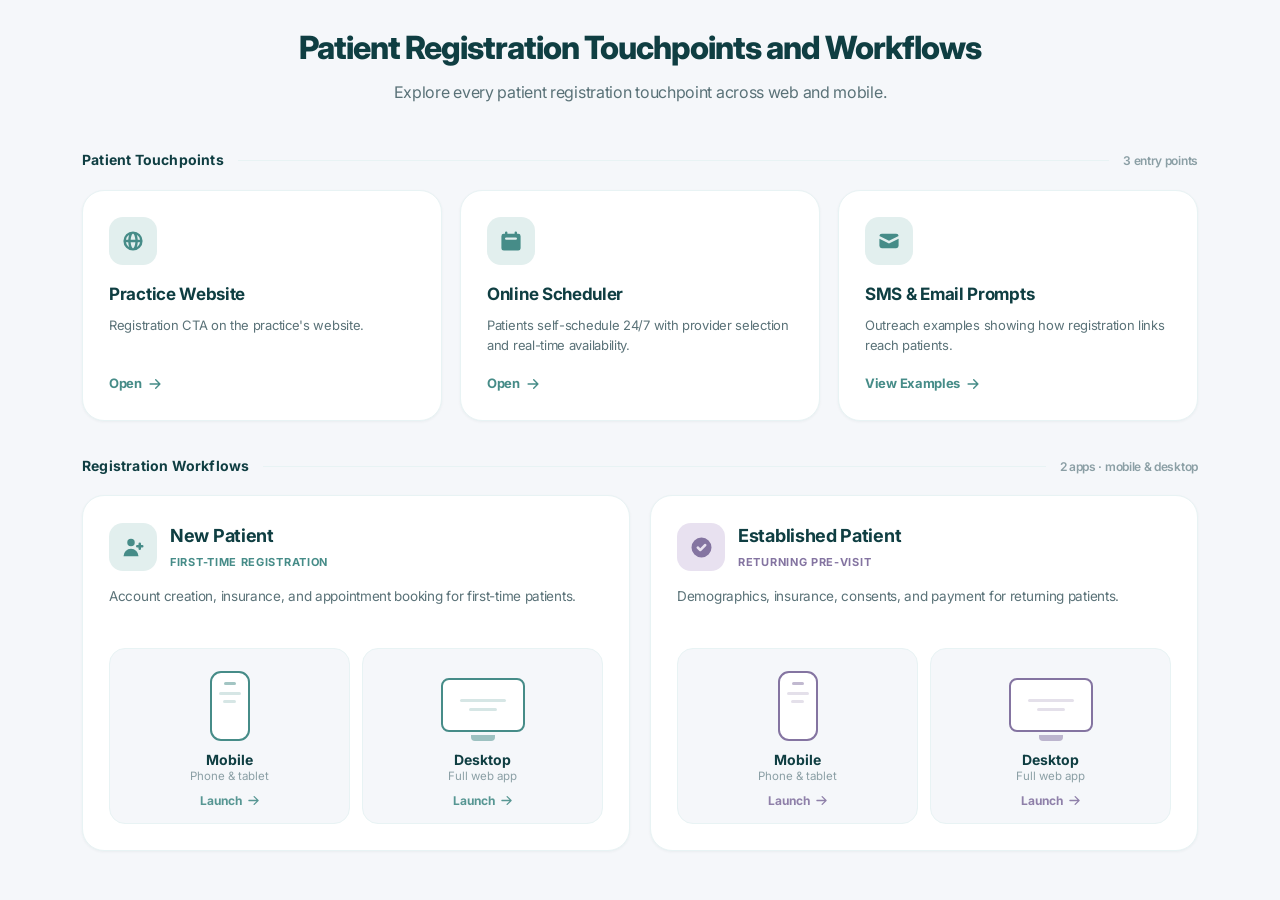
==== commit 67e45477: "Add desktop flows, fix progress bars, and redesign demo hub - Add new-patient-desktop and establishe" ====
--- a/index.html
+++ b/index.html
@@ -6,6 +6,66 @@
 <title>Recall Health - Full Prototype</title>
 <link href="https://fonts.googleapis.com/css2?family=Inter:wght@300;400;500;600;700;800&family=Roboto:wght@300;400;500;700&family=Roboto+Mono:wght@400;500&display=swap" rel="stylesheet">
 <link rel="stylesheet" href="styles.css">
+<style>
+/* ===== Landing page redesign ===== */
+#app-landing{display:block!important;overflow-y:auto!important;background:radial-gradient(1100px 420px at 50% -140px,var(--brand-lt) 0%,rgba(226,239,238,0) 72%),var(--bg)}
+#app-landing.active{top:0}
+.lp-bar{display:flex;align-items:center;justify-content:space-between;max-width:1180px;margin:0 auto;padding:22px 32px 0}
+.lp-bar-brand{display:flex;align-items:center;gap:11px}
+.lp-bar-brand img{height:34px;width:auto;object-fit:contain}
+.lp-bar-tag{display:inline-flex;align-items:center;gap:7px;font-size:12px;font-weight:600;color:var(--brand);background:var(--white);border:1px solid var(--brand-border);padding:7px 14px;border-radius:30px;box-shadow:0 1px 2px rgba(15,62,66,.04)}
+.lp-hero{max-width:900px;margin:0 auto;padding:30px 32px 8px;text-align:center}
+.lp-eyebrow{font-size:12px;font-weight:700;letter-spacing:1.8px;text-transform:uppercase;color:var(--brand);margin-bottom:14px}
+.lp-title{font-size:32px;line-height:1.12;font-weight:800;letter-spacing:-1px;color:var(--t1);margin:0 0 14px}
+.lp-sub{font-size:16px;line-height:1.6;color:var(--t2);margin:0 auto;max-width:none;white-space:nowrap}
+.lp-wrap{max-width:1180px;margin:0 auto;padding:26px 32px 72px}
+.lp-sec{margin-top:34px}
+.lp-sec:first-child{margin-top:10px}
+.lp-sec-head{display:flex;align-items:center;gap:14px;margin-bottom:18px}
+.lp-sec-title{font-size:14px;font-weight:700;color:var(--t1);letter-spacing:.2px;white-space:nowrap}
+.lp-sec-line{flex:1;height:1px;background:var(--borderlt)}
+.lp-sec-count{font-size:12px;font-weight:600;color:var(--t3);white-space:nowrap}
+/* Card modernization (overrides inline styles) */
+#app-landing .lcard{border-radius:18px!important;border:1px solid var(--borderlt)!important;background:var(--white)!important;box-shadow:0 1px 3px rgba(15,62,66,.05)!important;overflow:hidden!important;transition:transform .2s cubic-bezier(.2,.7,.3,1),box-shadow .2s ease,border-color .2s ease!important}
+#app-landing .lcard:hover{transform:translateY(-5px)!important;box-shadow:0 18px 36px rgba(15,62,66,.13)!important;border-color:var(--brand-border)!important}
+#app-landing .lcard>div:first-child{display:none!important}
+#app-landing .lcard>div:last-child{padding:24px!important}
+.tp-grid{display:grid;grid-template-columns:repeat(3,1fr);gap:18px}
+.tp-card{display:flex;flex-direction:column;background:var(--white);border:1px solid var(--borderlt);border-radius:22px;padding:26px;box-shadow:0 1px 3px rgba(15,62,66,.05);cursor:pointer;transition:transform .2s cubic-bezier(.2,.7,.3,1),box-shadow .2s ease,border-color .2s ease}
+.tp-card:hover{transform:translateY(-5px);box-shadow:0 18px 36px rgba(15,62,66,.12);border-color:var(--brand-border)}
+.tp-ic{width:48px;height:48px;border-radius:14px;display:flex;align-items:center;justify-content:center;margin-bottom:16px;background:var(--brand-lt);color:var(--brand)}
+.tp-title{font-size:17px;font-weight:700;color:var(--t1);margin-bottom:7px;letter-spacing:-.3px}
+.tp-desc{font-size:13px;line-height:1.55;color:var(--t2);flex:1}
+.tp-cta{display:inline-flex;align-items:center;gap:6px;margin-top:18px;font-size:13px;font-weight:700;color:var(--brand)}
+/* ===== App panels: 2 apps x 2 device versions ===== */
+.lp-apps{display:grid;grid-template-columns:1fr 1fr;gap:20px}
+.app-panel{background:var(--white);border:1px solid var(--borderlt);border-radius:22px;padding:26px;box-shadow:0 1px 3px rgba(15,62,66,.05);transition:box-shadow .2s ease,border-color .2s ease}
+.app-panel:hover{box-shadow:0 14px 32px rgba(15,62,66,.09)}
+.app-panel--new{--ap:#468C88;--apbg:#E2EFEE}
+.app-panel--est{--ap:#8474A1;--apbg:#E8E1F0}
+.ap-head{display:flex;align-items:center;gap:13px;margin-bottom:14px}
+.ap-icon{width:48px;height:48px;border-radius:14px;background:var(--apbg);color:var(--ap);display:flex;align-items:center;justify-content:center;flex-shrink:0}
+.ap-name{font-size:18px;font-weight:700;color:var(--t1);letter-spacing:-.3px}
+.ap-tag{font-size:11px;font-weight:700;color:var(--ap);text-transform:uppercase;letter-spacing:.7px;margin-top:3px}
+.ap-desc{font-size:13.5px;line-height:1.55;color:var(--t2);margin-bottom:20px;min-height:42px}
+.ap-devices{display:grid;grid-template-columns:1fr 1fr;gap:12px}
+.dev-tile{display:flex;flex-direction:column;align-items:center;text-align:center;padding:18px 14px 15px;border:1.5px solid var(--borderlt);border-radius:16px;background:var(--surface);cursor:pointer;transition:transform .18s ease,border-color .18s ease,box-shadow .18s ease,background .18s ease;font-family:inherit}
+.dev-tile:hover{border-color:var(--ap);background:var(--white);transform:translateY(-3px);box-shadow:0 12px 24px rgba(15,62,66,.10)}
+.dev-art{height:74px;display:flex;align-items:flex-end;justify-content:center;margin-bottom:10px}
+.dev-label{font-size:14px;font-weight:700;color:var(--t1)}
+.dev-sub{font-size:11.5px;color:var(--t3);margin-top:1px}
+.dev-go{margin-top:10px;font-size:12px;font-weight:700;color:var(--ap);display:inline-flex;align-items:center;gap:5px;opacity:.9}
+.dev-tile:hover .dev-go{opacity:1}
+.phone{width:40px;height:70px;border:2.5px solid var(--ap);border-radius:11px;background:var(--white);padding:9px 0 0;display:flex;flex-direction:column;align-items:center;gap:5px}
+.ph-notch{width:12px;height:3px;border-radius:2px;background:var(--ap);opacity:.5;margin-bottom:2px}
+.ph-line{width:22px;height:3px;border-radius:2px;background:var(--ap);opacity:.22}
+.ph-line.short{width:13px}
+.monitor{display:flex;flex-direction:column;align-items:center}
+.mon-screen{width:84px;height:54px;border:2.5px solid var(--ap);border-radius:8px;background:var(--white);display:flex;flex-direction:column;align-items:center;justify-content:center;gap:6px}
+.mon-line{width:46px;height:3px;border-radius:2px;background:var(--ap);opacity:.22}
+.mon-line.short{width:28px}
+.mon-stand{width:24px;height:6px;border-radius:0 0 4px 4px;background:var(--ap);opacity:.5;margin-top:3px}
+</style>
 </head>
 <body>
 <!-- GLOBAL BACK NAV -->
@@ -31,120 +91,110 @@
      LANDING PAGE
 ═══════════════════════════════════════ -->
 <div class="app-wrap active" id="app-landing">
-  <!-- CARDS GRID -->
-  <div style="max-width:1040px;margin:0 auto;padding:36px 32px 60px">
-
-    <!-- HEADER -->
-    <div style="text-align:center;margin-bottom:36px">
-      <div style="font-size:26px;font-weight:800;color:var(--t1);letter-spacing:-.5px;margin-bottom:8px">Patient Registration Touchpoints</div>
-      <div style="font-size:14px;color:var(--t3)">Click any card to explore a patient registration flow</div>
-    </div>
+  <!-- HERO -->
+  <div class="lp-hero">
+    <h1 class="lp-title">Patient Registration Touchpoints and Workflows</h1>
+    <p class="lp-sub">Explore every patient registration touchpoint across web and mobile.</p>
+  </div>
+
+  <div class="lp-wrap">
+
+    <!-- SECTION: TOUCHPOINTS -->
+    <div class="lp-sec">
+      <div class="lp-sec-head">
+        <span class="lp-sec-title">Patient Touchpoints</span>
+        <span class="lp-sec-line"></span>
+        <span class="lp-sec-count">3 entry points</span>
+      </div>
 
     <!-- ROW 1: 3 touchpoint cards -->
-    <div style="display:grid;grid-template-columns:repeat(3,1fr);gap:16px;margin-bottom:8px">
-
-      <!-- Card 1: Practice Website -->
-      <div class="lcard" onclick="window.open('practice-website.html','_blank')" style="background:var(--white);border-radius:16px;overflow:hidden;border:1px solid var(--borderlt);box-shadow:var(--sh1);cursor:pointer;transition:all .2s">
-        <div style="height:6px;background:linear-gradient(90deg,#7C3AED,#A78BFA)"></div>
-        <div style="padding:22px">
-          <div style="width:46px;height:46px;background:#F5F3FF;border-radius:12px;display:flex;align-items:center;justify-content:center;margin-bottom:14px">
-            <svg width="24" height="24" viewBox="0 0 20 20" fill="#7C3AED"><path fill-rule="evenodd" d="M4.083 9h1.946c.089-1.546.383-2.97.837-4.118A6.004 6.004 0 004.083 9zM10 2a8 8 0 100 16 8 8 0 000-16zm0 2c-.076 0-.232.032-.465.262-.238.234-.497.623-.737 1.182-.389.907-.673 2.142-.766 3.556h3.936c-.093-1.414-.377-2.649-.766-3.556-.24-.559-.499-.948-.737-1.182C10.232 4.032 10.076 4 10 4zm3.971 5c-.089-1.546-.383-2.97-.837-4.118A6.004 6.004 0 0115.917 9h-1.946zm-2.003 2H8.032c.093 1.414.377 2.649.766 3.556.24.559.499.948.737 1.182.233.23.389.262.465.262.076 0 .232-.032.465-.262.238-.234.498-.623.737-1.182.389-.907.673-2.142.766-3.556zm1.166 4.118c.454-1.147.748-2.572.837-4.118h1.946a6.004 6.004 0 01-2.783 4.118zm-6.268 0C6.412 13.97 6.118 12.546 6.03 11H4.083a6.004 6.004 0 002.783 4.118z" clip-rule="evenodd"/></svg>
-          </div>
-          <div style="font-size:17px;font-weight:700;color:var(--t1);margin-bottom:6px">Practice Website</div>
-          <div style="font-size:13px;color:var(--t2);line-height:1.5;margin-bottom:16px">Registration CTA on practice's website</div>
-          <div style="display:flex;align-items:center;justify-content:flex-end">
-            <div style="display:flex;align-items:center;gap:5px;font-size:13px;font-weight:600;color:#7C3AED">Open <svg width="14" height="14" viewBox="0 0 20 20" fill="#7C3AED"><path fill-rule="evenodd" d="M10.293 3.293a1 1 0 011.414 0l6 6a1 1 0 010 1.414l-6 6a1 1 0 01-1.414-1.414L14.586 11H3a1 1 0 110-2h11.586l-4.293-4.293a1 1 0 010-1.414z" clip-rule="evenodd"/></svg></div>
-          </div>
-        </div>
-      </div>
-
-      <!-- Card 2: Online Scheduler -->
-      <div class="lcard" onclick="window.open('online-scheduler.html','_blank')" style="background:var(--white);border-radius:16px;overflow:hidden;border:1px solid var(--borderlt);box-shadow:var(--sh1);cursor:pointer;transition:all .2s">
-        <div style="height:6px;background:linear-gradient(90deg,#0EA5E9,#38BDF8)"></div>
-        <div style="padding:22px">
-          <div style="width:46px;height:46px;background:#E0F2FE;border-radius:12px;display:flex;align-items:center;justify-content:center;margin-bottom:14px">
-            <svg width="24" height="24" viewBox="0 0 20 20" fill="#0EA5E9"><path fill-rule="evenodd" d="M6 2a1 1 0 00-1 1v1H4a2 2 0 00-2 2v10a2 2 0 002 2h12a2 2 0 002-2V6a2 2 0 00-2-2h-1V3a1 1 0 10-2 0v1H7V3a1 1 0 00-1-1zm0 5a1 1 0 000 2h8a1 1 0 100-2H6z" clip-rule="evenodd"/></svg>
-          </div>
-          <div style="font-size:17px;font-weight:700;color:var(--t1);margin-bottom:6px">Online Scheduler</div>
-          <div style="font-size:13px;color:var(--t2);line-height:1.5;margin-bottom:16px">Patients self-schedule appointments 24/7 — provider selection, visit type, and real-time availability.</div>
-          <div style="display:flex;align-items:center;justify-content:flex-end">
-            <div style="display:flex;align-items:center;gap:5px;font-size:13px;font-weight:600;color:#0EA5E9">Open <svg width="14" height="14" viewBox="0 0 20 20" fill="#0EA5E9"><path fill-rule="evenodd" d="M10.293 3.293a1 1 0 011.414 0l6 6a1 1 0 010 1.414l-6 6a1 1 0 01-1.414-1.414L14.586 11H3a1 1 0 110-2h11.586l-4.293-4.293a1 1 0 010-1.414z" clip-rule="evenodd"/></svg></div>
-          </div>
-        </div>
-      </div>
-
-      <!-- Card 3: SMS / Email Prompts -->
-      <div class="lcard" onclick="document.getElementById('prompts-modal').style.display='flex'" style="background:var(--white);border-radius:16px;overflow:hidden;border:1px solid var(--borderlt);box-shadow:var(--sh1);cursor:pointer;transition:all .2s">
-        <div style="height:6px;background:linear-gradient(90deg,#06B6D4,#67E8F9)"></div>
-        <div style="padding:22px">
-          <div style="width:46px;height:46px;background:#ECFEFF;border-radius:12px;display:flex;align-items:center;justify-content:center;margin-bottom:14px">
-            <svg width="24" height="24" viewBox="0 0 20 20" fill="#06B6D4"><path d="M2.003 5.884L10 9.882l7.997-3.998A2 2 0 0016 4H4a2 2 0 00-1.997 1.884z"/><path d="M18 8.118l-8 4-8-4V14a2 2 0 002 2h12a2 2 0 002-2V8.118z"/></svg>
-          </div>
-          <div style="font-size:17px;font-weight:700;color:var(--t1);margin-bottom:6px">SMS &amp; Email Prompts</div>
-          <div style="font-size:13px;color:var(--t2);line-height:1.5;margin-bottom:16px">Patient outreach examples showing how registration links are delivered via SMS and email.</div>
-          <div style="display:flex;align-items:center;justify-content:flex-end">
-            <div style="display:flex;align-items:center;gap:5px;font-size:13px;font-weight:600;color:#06B6D4">View Examples <svg width="14" height="14" viewBox="0 0 20 20" fill="#06B6D4"><path fill-rule="evenodd" d="M10.293 3.293a1 1 0 011.414 0l6 6a1 1 0 010 1.414l-6 6a1 1 0 01-1.414-1.414L14.586 11H3a1 1 0 110-2h11.586l-4.293-4.293a1 1 0 010-1.414z" clip-rule="evenodd"/></svg></div>
-          </div>
-        </div>
-      </div>
-
-    </div>
-
-    <!-- WORKFLOW PROTOTYPES SECTION DIVIDER -->
-    <div style="display:flex;align-items:center;gap:14px;margin:28px 0 18px">
-      <div style="flex:1;height:1px;background:var(--borderlt)"></div>
-      <div style="display:flex;align-items:center;gap:7px;padding:5px 14px;background:var(--surface);border:1px solid var(--borderlt);border-radius:20px">
-        <svg width="12" height="12" viewBox="0 0 20 20" fill="var(--t3)"><path fill-rule="evenodd" d="M11.3 1.046A1 1 0 0112 2v5h4a1 1 0 01.82 1.573l-7 10A1 1 0 018 18v-5H4a1 1 0 01-.82-1.573l7-10a1 1 0 011.12-.38z" clip-rule="evenodd"/></svg>
-        <span style="font-size:11px;font-weight:700;color:var(--t3);text-transform:uppercase;letter-spacing:.8px">Workflow Prototypes</span>
-      </div>
-      <div style="flex:1;height:1px;background:var(--borderlt)"></div>
-    </div>
-
-    <!-- ROW 2: 2 workflow prototype cards -->
-    <div style="display:grid;grid-template-columns:1fr 1fr;gap:16px">
-
-      <!-- Card: Established Patient -->
-      <div class="lcard" onclick="window.open('established-patient.html','_blank')" style="background:var(--white);border-radius:16px;overflow:hidden;border:1px solid var(--borderlt);box-shadow:var(--sh1);cursor:pointer;transition:all .2s">
-        <div style="height:6px;background:linear-gradient(90deg,var(--orange),#F97C3C)"></div>
-        <div style="padding:22px">
-          <div style="display:flex;align-items:center;gap:10px;margin-bottom:14px">
-            <div style="width:46px;height:46px;background:var(--orange-lt);border-radius:12px;display:flex;align-items:center;justify-content:center;flex-shrink:0">
-              <svg width="24" height="24" viewBox="0 0 20 20" fill="var(--orange)"><path fill-rule="evenodd" d="M10 18a8 8 0 100-16 8 8 0 000 16zm3.707-9.293a1 1 0 00-1.414-1.414L9 10.586 7.707 9.293a1 1 0 00-1.414 1.414l2 2a1 1 0 001.414 0l4-4z" clip-rule="evenodd"/></svg>
-            </div>
-            <div>
-              <div style="font-size:17px;font-weight:700;color:var(--t1)">Established Patient</div>
-              <span style="font-size:11px;font-weight:600;color:var(--t3);background:var(--surface);border:1px solid var(--borderlt);padding:2px 8px;border-radius:6px">Prototype</span>
-            </div>
-          </div>
-          <div style="font-size:13px;color:var(--t2);line-height:1.5;margin-bottom:16px">Returning patient pre-visit flow — lookup, OTP verify, demographics, insurance, consents, and payment.</div>
-          <div style="display:flex;align-items:center;justify-content:flex-end">
-            <div style="display:flex;align-items:center;gap:5px;font-size:13px;font-weight:600;color:var(--orange)">Launch <svg width="14" height="14" viewBox="0 0 20 20" fill="var(--orange)"><path fill-rule="evenodd" d="M10.293 3.293a1 1 0 011.414 0l6 6a1 1 0 010 1.414l-6 6a1 1 0 01-1.414-1.414L14.586 11H3a1 1 0 110-2h11.586l-4.293-4.293a1 1 0 010-1.414z" clip-rule="evenodd"/></svg></div>
-          </div>
-        </div>
-      </div>
-
-      <!-- Card: New Patient -->
-      <div class="lcard" onclick="window.open('new-patient.html','_blank')" style="background:var(--white);border-radius:16px;overflow:hidden;border:1px solid var(--borderlt);box-shadow:var(--sh1);cursor:pointer;transition:all .2s">
-        <div style="height:6px;background:linear-gradient(90deg,#10B981,#34D399)"></div>
-        <div style="padding:22px">
-          <div style="display:flex;align-items:center;gap:10px;margin-bottom:14px">
-            <div style="width:46px;height:46px;background:var(--green-bg);border-radius:12px;display:flex;align-items:center;justify-content:center;flex-shrink:0">
-              <svg width="24" height="24" viewBox="0 0 20 20" fill="#10B981"><path d="M8 9a3 3 0 100-6 3 3 0 000 6zM8 11a6 6 0 016 6H2a6 6 0 016-6zM16 7a1 1 0 10-2 0v1h-1a1 1 0 100 2h1v1a1 1 0 102 0v-1h1a1 1 0 100-2h-1V7z"/></svg>
-            </div>
-            <div>
-              <div style="font-size:17px;font-weight:700;color:var(--t1)">New Patient</div>
-              <span style="font-size:11px;font-weight:600;color:var(--t3);background:var(--surface);border:1px solid var(--borderlt);padding:2px 8px;border-radius:6px">Prototype</span>
-            </div>
-          </div>
-          <div style="font-size:13px;color:var(--t2);line-height:1.5;margin-bottom:16px">First-time registration flow — account creation, phone verify, address, insurance, and appointment booking.</div>
-          <div style="display:flex;align-items:center;justify-content:flex-end">
-            <div style="display:flex;align-items:center;gap:5px;font-size:13px;font-weight:600;color:#10B981">Launch <svg width="14" height="14" viewBox="0 0 20 20" fill="#10B981"><path fill-rule="evenodd" d="M10.293 3.293a1 1 0 011.414 0l6 6a1 1 0 010 1.414l-6 6a1 1 0 01-1.414-1.414L14.586 11H3a1 1 0 110-2h11.586l-4.293-4.293a1 1 0 010-1.414z" clip-rule="evenodd"/></svg></div>
-          </div>
-        </div>
-      </div>
-
-    </div>
-  </div>
+    <div class="tp-grid">
+
+      <div class="tp-card" onclick="window.open('practice-website.html','_blank')">
+        <div class="tp-ic"><svg width="24" height="24" viewBox="0 0 20 20" fill="currentColor"><path fill-rule="evenodd" d="M4.083 9h1.946c.089-1.546.383-2.97.837-4.118A6.004 6.004 0 004.083 9zM10 2a8 8 0 100 16 8 8 0 000-16zm0 2c-.076 0-.232.032-.465.262-.238.234-.497.623-.737 1.182-.389.907-.673 2.142-.766 3.556h3.936c-.093-1.414-.377-2.649-.766-3.556-.24-.559-.499-.948-.737-1.182C10.232 4.032 10.076 4 10 4zm3.971 5c-.089-1.546-.383-2.97-.837-4.118A6.004 6.004 0 0115.917 9h-1.946zm-2.003 2H8.032c.093 1.414.377 2.649.766 3.556.24.559.499.948.737 1.182.233.23.389.262.465.262.076 0 .232-.032.465-.262.238-.234.498-.623.737-1.182.389-.907.673-2.142.766-3.556zm1.166 4.118c.454-1.147.748-2.572.837-4.118h1.946a6.004 6.004 0 01-2.783 4.118zm-6.268 0C6.412 13.97 6.118 12.546 6.03 11H4.083a6.004 6.004 0 002.783 4.118z" clip-rule="evenodd"/></svg></div>
+        <div class="tp-title">Practice Website</div>
+        <div class="tp-desc">Registration CTA on the practice's website.</div>
+        <div class="tp-cta">Open <svg width="14" height="14" viewBox="0 0 20 20" fill="currentColor"><path fill-rule="evenodd" d="M10.293 3.293a1 1 0 011.414 0l6 6a1 1 0 010 1.414l-6 6a1 1 0 01-1.414-1.414L14.586 11H3a1 1 0 110-2h11.586l-4.293-4.293a1 1 0 010-1.414z" clip-rule="evenodd"/></svg></div>
+      </div>
+
+      <div class="tp-card" onclick="window.open('online-scheduler.html','_blank')">
+        <div class="tp-ic"><svg width="24" height="24" viewBox="0 0 20 20" fill="currentColor"><path fill-rule="evenodd" d="M6 2a1 1 0 00-1 1v1H4a2 2 0 00-2 2v10a2 2 0 002 2h12a2 2 0 002-2V6a2 2 0 00-2-2h-1V3a1 1 0 10-2 0v1H7V3a1 1 0 00-1-1zm0 5a1 1 0 000 2h8a1 1 0 100-2H6z" clip-rule="evenodd"/></svg></div>
+        <div class="tp-title">Online Scheduler</div>
+        <div class="tp-desc">Patients self-schedule 24/7 with provider selection and real-time availability.</div>
+        <div class="tp-cta">Open <svg width="14" height="14" viewBox="0 0 20 20" fill="currentColor"><path fill-rule="evenodd" d="M10.293 3.293a1 1 0 011.414 0l6 6a1 1 0 010 1.414l-6 6a1 1 0 01-1.414-1.414L14.586 11H3a1 1 0 110-2h11.586l-4.293-4.293a1 1 0 010-1.414z" clip-rule="evenodd"/></svg></div>
+      </div>
+
+      <div class="tp-card" onclick="document.getElementById('prompts-modal').style.display='flex'">
+        <div class="tp-ic"><svg width="24" height="24" viewBox="0 0 20 20" fill="currentColor"><path d="M2.003 5.884L10 9.882l7.997-3.998A2 2 0 0016 4H4a2 2 0 00-1.997 1.884z"/><path d="M18 8.118l-8 4-8-4V14a2 2 0 002 2h12a2 2 0 002-2V8.118z"/></svg></div>
+        <div class="tp-title">SMS &amp; Email Prompts</div>
+        <div class="tp-desc">Outreach examples showing how registration links reach patients.</div>
+        <div class="tp-cta">View Examples <svg width="14" height="14" viewBox="0 0 20 20" fill="currentColor"><path fill-rule="evenodd" d="M10.293 3.293a1 1 0 011.414 0l6 6a1 1 0 010 1.414l-6 6a1 1 0 01-1.414-1.414L14.586 11H3a1 1 0 110-2h11.586l-4.293-4.293a1 1 0 010-1.414z" clip-rule="evenodd"/></svg></div>
+      </div>
+
+    </div>
+
+    </div><!-- /lp-sec touchpoints -->
+
+    <!-- SECTION: WORKFLOWS -->
+    <div class="lp-sec">
+      <div class="lp-sec-head">
+        <span class="lp-sec-title">Registration Workflows</span>
+        <span class="lp-sec-line"></span>
+        <span class="lp-sec-count">2 apps · mobile &amp; desktop</span>
+      </div>
+
+    <!-- ROW 2: 4 workflow prototype cards (mobile + web) -->
+    <div class="lp-apps">
+
+      <!-- APP: New Patient -->
+      <div class="app-panel app-panel--new">
+        <div class="ap-head">
+          <div class="ap-icon"><svg width="25" height="25" viewBox="0 0 20 20" fill="currentColor"><path d="M8 9a3 3 0 100-6 3 3 0 000 6zM8 11a6 6 0 016 6H2a6 6 0 016-6zM16 7a1 1 0 10-2 0v1h-1a1 1 0 100 2h1v1a1 1 0 102 0v-1h1a1 1 0 100-2h-1V7z"/></svg></div>
+          <div><div class="ap-name">New Patient</div><div class="ap-tag">First-time registration</div></div>
+        </div>
+        <div class="ap-desc">Account creation, insurance, and appointment booking for first-time patients.</div>
+        <div class="ap-devices">
+          <button class="dev-tile" onclick="window.open('new-patient.html','_blank')">
+            <div class="dev-art"><div class="phone"><span class="ph-notch"></span><span class="ph-line"></span><span class="ph-line short"></span></div></div>
+            <div class="dev-label">Mobile</div>
+            <div class="dev-sub">Phone &amp; tablet</div>
+            <div class="dev-go">Launch <svg width="13" height="13" viewBox="0 0 20 20" fill="currentColor"><path fill-rule="evenodd" d="M10.293 3.293a1 1 0 011.414 0l6 6a1 1 0 010 1.414l-6 6a1 1 0 01-1.414-1.414L14.586 11H3a1 1 0 110-2h11.586l-4.293-4.293a1 1 0 010-1.414z" clip-rule="evenodd"/></svg></div>
+          </button>
+          <button class="dev-tile" onclick="window.open('new-patient-desktop.html','_blank')">
+            <div class="dev-art"><div class="monitor"><div class="mon-screen"><span class="mon-line"></span><span class="mon-line short"></span></div><div class="mon-stand"></div></div></div>
+            <div class="dev-label">Desktop</div>
+            <div class="dev-sub">Full web app</div>
+            <div class="dev-go">Launch <svg width="13" height="13" viewBox="0 0 20 20" fill="currentColor"><path fill-rule="evenodd" d="M10.293 3.293a1 1 0 011.414 0l6 6a1 1 0 010 1.414l-6 6a1 1 0 01-1.414-1.414L14.586 11H3a1 1 0 110-2h11.586l-4.293-4.293a1 1 0 010-1.414z" clip-rule="evenodd"/></svg></div>
+          </button>
+        </div>
+      </div>
+
+      <!-- APP: Established Patient -->
+      <div class="app-panel app-panel--est">
+        <div class="ap-head">
+          <div class="ap-icon"><svg width="25" height="25" viewBox="0 0 20 20" fill="currentColor"><path fill-rule="evenodd" d="M10 18a8 8 0 100-16 8 8 0 000 16zm3.707-9.293a1 1 0 00-1.414-1.414L9 10.586 7.707 9.293a1 1 0 00-1.414 1.414l2 2a1 1 0 001.414 0l4-4z" clip-rule="evenodd"/></svg></div>
+          <div><div class="ap-name">Established Patient</div><div class="ap-tag">Returning pre-visit</div></div>
+        </div>
+        <div class="ap-desc">Demographics, insurance, consents, and payment for returning patients.</div>
+        <div class="ap-devices">
+          <button class="dev-tile" onclick="window.open('established-patient.html','_blank')">
+            <div class="dev-art"><div class="phone"><span class="ph-notch"></span><span class="ph-line"></span><span class="ph-line short"></span></div></div>
+            <div class="dev-label">Mobile</div>
+            <div class="dev-sub">Phone &amp; tablet</div>
+            <div class="dev-go">Launch <svg width="13" height="13" viewBox="0 0 20 20" fill="currentColor"><path fill-rule="evenodd" d="M10.293 3.293a1 1 0 011.414 0l6 6a1 1 0 010 1.414l-6 6a1 1 0 01-1.414-1.414L14.586 11H3a1 1 0 110-2h11.586l-4.293-4.293a1 1 0 010-1.414z" clip-rule="evenodd"/></svg></div>
+          </button>
+          <button class="dev-tile" onclick="window.open('established-patient-desktop.html','_blank')">
+            <div class="dev-art"><div class="monitor"><div class="mon-screen"><span class="mon-line"></span><span class="mon-line short"></span></div><div class="mon-stand"></div></div></div>
+            <div class="dev-label">Desktop</div>
+            <div class="dev-sub">Full web app</div>
+            <div class="dev-go">Launch <svg width="13" height="13" viewBox="0 0 20 20" fill="currentColor"><path fill-rule="evenodd" d="M10.293 3.293a1 1 0 011.414 0l6 6a1 1 0 010 1.414l-6 6a1 1 0 01-1.414-1.414L14.586 11H3a1 1 0 110-2h11.586l-4.293-4.293a1 1 0 010-1.414z" clip-rule="evenodd"/></svg></div>
+          </button>
+        </div>
+      </div>
+
+    </div>
+    </div><!-- /lp-sec workflows -->
+  </div><!-- /lp-wrap -->
 
   <!-- SMS / EMAIL PROMPTS MODAL -->
   <div id="prompts-modal" onclick="if(event.target===this)this.style.display='none'" style="display:none;position:fixed;top:0;left:0;right:0;bottom:0;background:rgba(0,0,0,.5);z-index:1000;align-items:center;justify-content:center;padding:20px">
@@ -176,7 +226,7 @@
                 </div>
                 <div style="display:flex;justify-content:flex-start">
                   <div style="background:#E9E9EB;border-radius:16px 16px 16px 3px;padding:10px 13px;max-width:88%;font-size:12px;color:#1C1C1E;line-height:1.55">
-                    Hi Sarah! 👋<br><br>Your appt with <strong>Dr. Reyes</strong> at Dermatology of Boca is coming up.<br><br>Complete your pre-visit forms — only 3 min, no app needed:<br><br>
+                    Hi Sarah! 👋<br><br>Your appt with <strong>Dr. Reyes</strong> at Dermatology of Boca is coming up.<br><br>Complete your pre-visit forms - only 3 min, no app needed:<br><br>
                     <span style="color:#007AFF;font-weight:600;text-decoration:underline;cursor:pointer" onclick="window.open('established-patient.html','_blank')">dermofboca.com/registration</span>
                   </div>
                 </div>
@@ -204,7 +254,7 @@
             <div style="padding:20px 22px;background:white">
               <p style="margin:0 0 10px;font-size:13.5px;font-weight:700;color:#111">Hi Sarah,</p>
               <p style="margin:0 0 10px;font-size:13px;color:#444;line-height:1.65">Your appointment with <strong>Dr. Isabel Reyes</strong> is coming up on <strong>March 25 at 9:00 AM</strong>.</p>
-              <p style="margin:0 0 18px;font-size:13px;color:#444;line-height:1.65">Please take 3 minutes to complete your pre-visit forms — no app download needed.</p>
+              <p style="margin:0 0 18px;font-size:13px;color:#444;line-height:1.65">Please take 3 minutes to complete your pre-visit forms - no app download needed.</p>
               <div style="text-align:center;margin:0 0 16px">
                 <button onclick="window.open('established-patient.html','_blank')" style="background:#468C88;color:white;border:none;border-radius:8px;padding:12px 26px;font-size:13px;font-weight:600;cursor:pointer;font-family:'Inter',sans-serif">Complete Registration →</button>
               </div>
@@ -574,7 +624,7 @@
           <div style="display:flex;align-items:center;gap:4px"><span style="background:#ECFDF5;color:#10B981;padding:2px 6px;border-radius:3px;font-size:11px;font-weight:600">✓</span>Sent</div>
           <div style="display:flex;align-items:center;gap:4px"><span style="background:#FFFBEB;color:#D97706;padding:2px 6px;border-radius:3px;font-size:11px;font-weight:600">⏳</span>Pending</div>
           <div style="display:flex;align-items:center;gap:4px"><span style="background:#FEF2F2;color:#DC2626;padding:2px 6px;border-radius:3px;font-size:11px;font-weight:600">✗</span>Failed</div>
-          <div style="display:flex;align-items:center;gap:4px"><span style="background:#F3F4F6;color:var(--t3);padding:2px 6px;border-radius:3px;font-size:11px;font-weight:600">—</span>Not Sent</div>
+          <div style="display:flex;align-items:center;gap:4px"><span style="background:#F3F4F6;color:var(--t3);padding:2px 6px;border-radius:3px;font-size:11px;font-weight:600">-</span>Not Sent</div>
         </div>
       </div>
       <div style="overflow-x:auto;flex:1">
@@ -610,8 +660,8 @@
               <td style="padding:12px 14px;text-align:center"><span style="background:#ECFDF5;color:#10B981;padding:4px 8px;border-radius:4px;font-size:11px;font-weight:600;cursor:pointer" onclick="showMessageModal('Sarah Chen','Mar 22','email-t5','✓ Sent')">✓</span></td>
               <td style="padding:12px 14px;text-align:center"><span style="background:#ECFDF5;color:#10B981;padding:4px 8px;border-radius:4px;font-size:11px;font-weight:600;cursor:pointer" onclick="showMessageModal('Sarah Chen','Mar 22','sms-t5','✓ Sent')">✓</span></td>
               <td style="padding:12px 14px;text-align:center"><span style="background:#FFFBEB;color:#D97706;padding:4px 8px;border-radius:4px;font-size:11px;font-weight:600;cursor:pointer" onclick="showMessageModal('Sarah Chen','Mar 22','sms-t2','⏳ Pending')">⏳</span></td>
-              <td style="padding:12px 14px;text-align:center"><span style="background:#F3F4F6;color:var(--t3);padding:4px 8px;border-radius:4px;font-size:11px;font-weight:600">—</span></td>
-              <td style="padding:12px 14px;text-align:center"><span style="background:#F3F4F6;color:var(--t3);padding:4px 8px;border-radius:4px;font-size:11px;font-weight:600">—</span></td>
+              <td style="padding:12px 14px;text-align:center"><span style="background:#F3F4F6;color:var(--t3);padding:4px 8px;border-radius:4px;font-size:11px;font-weight:600">-</span></td>
+              <td style="padding:12px 14px;text-align:center"><span style="background:#F3F4F6;color:var(--t3);padding:4px 8px;border-radius:4px;font-size:11px;font-weight:600">-</span></td>
               <td style="padding:12px 14px;text-align:center"><span style="background:#FFFBEB;color:#D97706;padding:3px 8px;border-radius:4px;font-size:11px;font-weight:600;display:inline-block">Awaiting</span></td>
               <td style="padding:12px 14px;text-align:center"><button onclick="showMessageModal('Sarah Chen','Mar 22','all','')" style="padding:4px 10px;background:var(--border);color:var(--t2);border:1px solid var(--border);border-radius:4px;font-size:11px;font-weight:600;cursor:pointer">Messages</button></td>
             </tr>
@@ -622,7 +672,7 @@
               <td style="padding:12px 14px;text-align:center"><span style="background:#FEF2F2;color:#DC2626;padding:4px 8px;border-radius:4px;font-size:11px;font-weight:600;cursor:pointer" onclick="showMessageModal('James Rodriguez','Mar 19','sms-t5','✗ Failed')">✗</span></td>
               <td style="padding:12px 14px;text-align:center"><span style="background:#FEF2F2;color:#DC2626;padding:4px 8px;border-radius:4px;font-size:11px;font-weight:600;cursor:pointer" onclick="showMessageModal('James Rodriguez','Mar 19','sms-t2','✗ Failed')">✗</span></td>
               <td style="padding:12px 14px;text-align:center"><span style="background:#FEF2F2;color:#DC2626;padding:4px 8px;border-radius:4px;font-size:11px;font-weight:600;cursor:pointer" onclick="showMessageModal('James Rodriguez','Mar 19','call-t1','✗ Failed')">✗</span></td>
-              <td style="padding:12px 14px;text-align:center"><span style="background:#F3F4F6;color:var(--t3);padding:4px 8px;border-radius:4px;font-size:11px;font-weight:600">—</span></td>
+              <td style="padding:12px 14px;text-align:center"><span style="background:#F3F4F6;color:var(--t3);padding:4px 8px;border-radius:4px;font-size:11px;font-weight:600">-</span></td>
               <td style="padding:12px 14px;text-align:center"><span style="background:#FEF2F2;color:#DC2626;padding:3px 8px;border-radius:4px;font-size:11px;font-weight:600;display:inline-block">No Response</span></td>
               <td style="padding:12px 14px;text-align:center"><button onclick="showMessageModal('James Rodriguez','Mar 19','all','')" style="padding:4px 10px;background:#FEE2E2;color:#DC2626;border:1px solid #FEE2E2;border-radius:4px;font-size:11px;font-weight:600;cursor:pointer">Messages</button></td>
             </tr>
@@ -630,10 +680,10 @@
               <td style="padding:12px 14px;color:var(--t1);font-weight:600;white-space:nowrap">Emily Wong</td>
               <td style="padding:12px 14px;text-align:center;color:var(--t2)">Mar 25</td>
               <td style="padding:12px 14px;text-align:center"><span style="background:#FFFBEB;color:#D97706;padding:4px 8px;border-radius:4px;font-size:11px;font-weight:600;cursor:pointer" onclick="showMessageModal('Emily Wong','Mar 25','email-t5','⏳ In Transit')">⏳</span></td>
-              <td style="padding:12px 14px;text-align:center"><span style="background:#F3F4F6;color:var(--t3);padding:4px 8px;border-radius:4px;font-size:11px;font-weight:600">—</span></td>
-              <td style="padding:12px 14px;text-align:center"><span style="background:#F3F4F6;color:var(--t3);padding:4px 8px;border-radius:4px;font-size:11px;font-weight:600">—</span></td>
-              <td style="padding:12px 14px;text-align:center"><span style="background:#F3F4F6;color:var(--t3);padding:4px 8px;border-radius:4px;font-size:11px;font-weight:600">—</span></td>
-              <td style="padding:12px 14px;text-align:center"><span style="background:#F3F4F6;color:var(--t3);padding:4px 8px;border-radius:4px;font-size:11px;font-weight:600">—</span></td>
+              <td style="padding:12px 14px;text-align:center"><span style="background:#F3F4F6;color:var(--t3);padding:4px 8px;border-radius:4px;font-size:11px;font-weight:600">-</span></td>
+              <td style="padding:12px 14px;text-align:center"><span style="background:#F3F4F6;color:var(--t3);padding:4px 8px;border-radius:4px;font-size:11px;font-weight:600">-</span></td>
+              <td style="padding:12px 14px;text-align:center"><span style="background:#F3F4F6;color:var(--t3);padding:4px 8px;border-radius:4px;font-size:11px;font-weight:600">-</span></td>
+              <td style="padding:12px 14px;text-align:center"><span style="background:#F3F4F6;color:var(--t3);padding:4px 8px;border-radius:4px;font-size:11px;font-weight:600">-</span></td>
               <td style="padding:12px 14px;text-align:center"><span style="background:#F3F4F6;color:var(--t3);padding:3px 8px;border-radius:4px;font-size:11px;font-weight:600;display:inline-block">Upcoming</span></td>
               <td style="padding:12px 14px;text-align:center"><button onclick="showMessageModal('Emily Wong','Mar 25','all','')" style="padding:4px 10px;background:var(--border);color:var(--t2);border:1px solid var(--border);border-radius:4px;font-size:11px;font-weight:600;cursor:pointer">Messages</button></td>
             </tr>
@@ -949,7 +999,7 @@
     </div>
     <div style="margin-top:14px;padding:12px 14px;background:rgba(168,85,247,.08);border:1px solid rgba(168,85,247,.15);border-radius:9px;display:flex;align-items:center;gap:10px">
       <div style="font-size:16px;flex-shrink:0;margin-top:2px">✦</div>
-      <div style="font-size:12px;color:var(--t2);line-height:1.5"><strong style="color:var(--t1)">AI-Powered Matching</strong> — Analyzes patient preferences, provider compatibility, appointment type, and schedule flexibility to find optimal matches. Currently showing 4 high-confidence matches (89-98% fit scores).</div>
+      <div style="font-size:12px;color:var(--t2);line-height:1.5"><strong style="color:var(--t1)">AI-Powered Matching</strong> - Analyzes patient preferences, provider compatibility, appointment type, and schedule flexibility to find optimal matches. Currently showing 4 high-confidence matches (89-98% fit scores).</div>
     </div>
 
     <!-- Stats -->
@@ -1245,7 +1295,7 @@
       <div class="info-section">
         <div class="sec-t">Prior Authorization</div>
         <div id="sp-pa-content" style="display:flex;flex-direction:column;gap:7px">
-          <div style="padding:12px;background:var(--surface);border-radius:8px;font-size:13px;color:var(--t3);text-align:center">—</div>
+          <div style="padding:12px;background:var(--surface);border-radius:8px;font-size:13px;color:var(--t3);text-align:center">-</div>
         </div>
       </div>
       <div class="info-section">
@@ -1306,7 +1356,7 @@
       <div class="info-section">
         <div class="sec-t">Prior Authorization Status</div>
         <div id="sp-pa-insurance" style="display:flex;flex-direction:column;gap:7px">
-          <div style="padding:12px;background:var(--surface);border-radius:8px;font-size:13px;color:var(--t3);text-align:center">—</div>
+          <div style="padding:12px;background:var(--surface);border-radius:8px;font-size:13px;color:var(--t3);text-align:center">-</div>
         </div>
       </div>
     </div>
@@ -1621,7 +1671,7 @@
               <td style="padding:16px 20px;text-align:center"><span style="background:#ECFDF5;color:#10B981;padding:5px 10px;border-radius:5px;font-size:12px;font-weight:600">✓</span></td>
               <td style="padding:16px 20px;text-align:center"><span style="background:#ECFDF5;color:#10B981;padding:5px 10px;border-radius:5px;font-size:12px;font-weight:600">✓</span></td>
               <td style="padding:16px 20px;text-align:center"><span style="background:#ECFDF5;color:#10B981;padding:5px 10px;border-radius:5px;font-size:12px;font-weight:600;display:inline-block">Confirmed</span></td>
-              <td style="padding:16px 20px;text-align:center;color:var(--t3)">—</td>
+              <td style="padding:16px 20px;text-align:center;color:var(--t3)">-</td>
             </tr>
             <tr style="border-bottom:1px solid var(--border)">
               <td style="padding:16px 20px;color:var(--t1);font-weight:600">Sarah Chen</td>
@@ -1629,8 +1679,8 @@
               <td style="padding:16px 20px;text-align:center"><span style="background:#ECFDF5;color:#10B981;padding:5px 10px;border-radius:5px;font-size:12px;font-weight:600">✓</span></td>
               <td style="padding:16px 20px;text-align:center"><span style="background:#ECFDF5;color:#10B981;padding:5px 10px;border-radius:5px;font-size:12px;font-weight:600">✓</span></td>
               <td style="padding:16px 20px;text-align:center"><span style="background:#FFFBEB;color:#D97706;padding:5px 10px;border-radius:5px;font-size:12px;font-weight:600">⏳</span></td>
-              <td style="padding:16px 20px;text-align:center"><span style="background:#F3F4F6;color:var(--t3);padding:5px 10px;border-radius:5px;font-size:12px;font-weight:600">—</span></td>
-              <td style="padding:16px 20px;text-align:center"><span style="background:#F3F4F6;color:var(--t3);padding:5px 10px;border-radius:5px;font-size:12px;font-weight:600">—</span></td>
+              <td style="padding:16px 20px;text-align:center"><span style="background:#F3F4F6;color:var(--t3);padding:5px 10px;border-radius:5px;font-size:12px;font-weight:600">-</span></td>
+              <td style="padding:16px 20px;text-align:center"><span style="background:#F3F4F6;color:var(--t3);padding:5px 10px;border-radius:5px;font-size:12px;font-weight:600">-</span></td>
               <td style="padding:16px 20px;text-align:center"><span style="background:#FFFBEB;color:#D97706;padding:5px 10px;border-radius:5px;font-size:12px;font-weight:600;display:inline-block">Awaiting</span></td>
               <td style="padding:16px 20px;text-align:center"><button style="padding:6px 14px;background:var(--orange-lt);color:var(--orange);border:1px solid var(--orange);border-radius:6px;font-size:12px;font-weight:600;cursor:pointer">Resend</button></td>
             </tr>
@@ -1641,7 +1691,7 @@
               <td style="padding:16px 20px;text-align:center"><span style="background:#FEF2F2;color:#DC2626;padding:5px 10px;border-radius:5px;font-size:12px;font-weight:600">✗</span></td>
               <td style="padding:16px 20px;text-align:center"><span style="background:#FEF2F2;color:#DC2626;padding:5px 10px;border-radius:5px;font-size:12px;font-weight:600">✗</span></td>
               <td style="padding:16px 20px;text-align:center"><span style="background:#FEF2F2;color:#DC2626;padding:5px 10px;border-radius:5px;font-size:12px;font-weight:600">✗</span></td>
-              <td style="padding:16px 20px;text-align:center"><span style="background:#F3F4F6;color:var(--t3);padding:5px 10px;border-radius:5px;font-size:12px;font-weight:600">—</span></td>
+              <td style="padding:16px 20px;text-align:center"><span style="background:#F3F4F6;color:var(--t3);padding:5px 10px;border-radius:5px;font-size:12px;font-weight:600">-</span></td>
               <td style="padding:16px 20px;text-align:center"><span style="background:#FEF2F2;color:#DC2626;padding:5px 10px;border-radius:5px;font-size:12px;font-weight:600;display:inline-block">No Response</span></td>
               <td style="padding:16px 20px;text-align:center"><button style="padding:6px 14px;background:#FEE2E2;color:#DC2626;border:1px solid #FEE2E2;border-radius:6px;font-size:12px;font-weight:600;cursor:pointer">Call</button></td>
             </tr>
@@ -1649,12 +1699,12 @@
               <td style="padding:16px 20px;color:var(--t1);font-weight:600">Emily Wong</td>
               <td style="padding:16px 20px;text-align:center;color:var(--t2)">Mar 25</td>
               <td style="padding:16px 20px;text-align:center"><span style="background:#FFFBEB;color:#D97706;padding:5px 10px;border-radius:5px;font-size:12px;font-weight:600">⏳</span></td>
-              <td style="padding:16px 20px;text-align:center"><span style="background:#F3F4F6;color:var(--t3);padding:5px 10px;border-radius:5px;font-size:12px;font-weight:600">—</span></td>
-              <td style="padding:16px 20px;text-align:center"><span style="background:#F3F4F6;color:var(--t3);padding:5px 10px;border-radius:5px;font-size:12px;font-weight:600">—</span></td>
-              <td style="padding:16px 20px;text-align:center"><span style="background:#F3F4F6;color:var(--t3);padding:5px 10px;border-radius:5px;font-size:12px;font-weight:600">—</span></td>
-              <td style="padding:16px 20px;text-align:center"><span style="background:#F3F4F6;color:var(--t3);padding:5px 10px;border-radius:5px;font-size:12px;font-weight:600">—</span></td>
+              <td style="padding:16px 20px;text-align:center"><span style="background:#F3F4F6;color:var(--t3);padding:5px 10px;border-radius:5px;font-size:12px;font-weight:600">-</span></td>
+              <td style="padding:16px 20px;text-align:center"><span style="background:#F3F4F6;color:var(--t3);padding:5px 10px;border-radius:5px;font-size:12px;font-weight:600">-</span></td>
+              <td style="padding:16px 20px;text-align:center"><span style="background:#F3F4F6;color:var(--t3);padding:5px 10px;border-radius:5px;font-size:12px;font-weight:600">-</span></td>
+              <td style="padding:16px 20px;text-align:center"><span style="background:#F3F4F6;color:var(--t3);padding:5px 10px;border-radius:5px;font-size:12px;font-weight:600">-</span></td>
               <td style="padding:16px 20px;text-align:center"><span style="background:#F3F4F6;color:var(--t3);padding:5px 10px;border-radius:5px;font-size:12px;font-weight:600;display:inline-block">Upcoming</span></td>
-              <td style="padding:16px 20px;text-align:center;color:var(--t3)">—</td>
+              <td style="padding:16px 20px;text-align:center;color:var(--t3)">-</td>
             </tr>
           </tbody>
         </table>
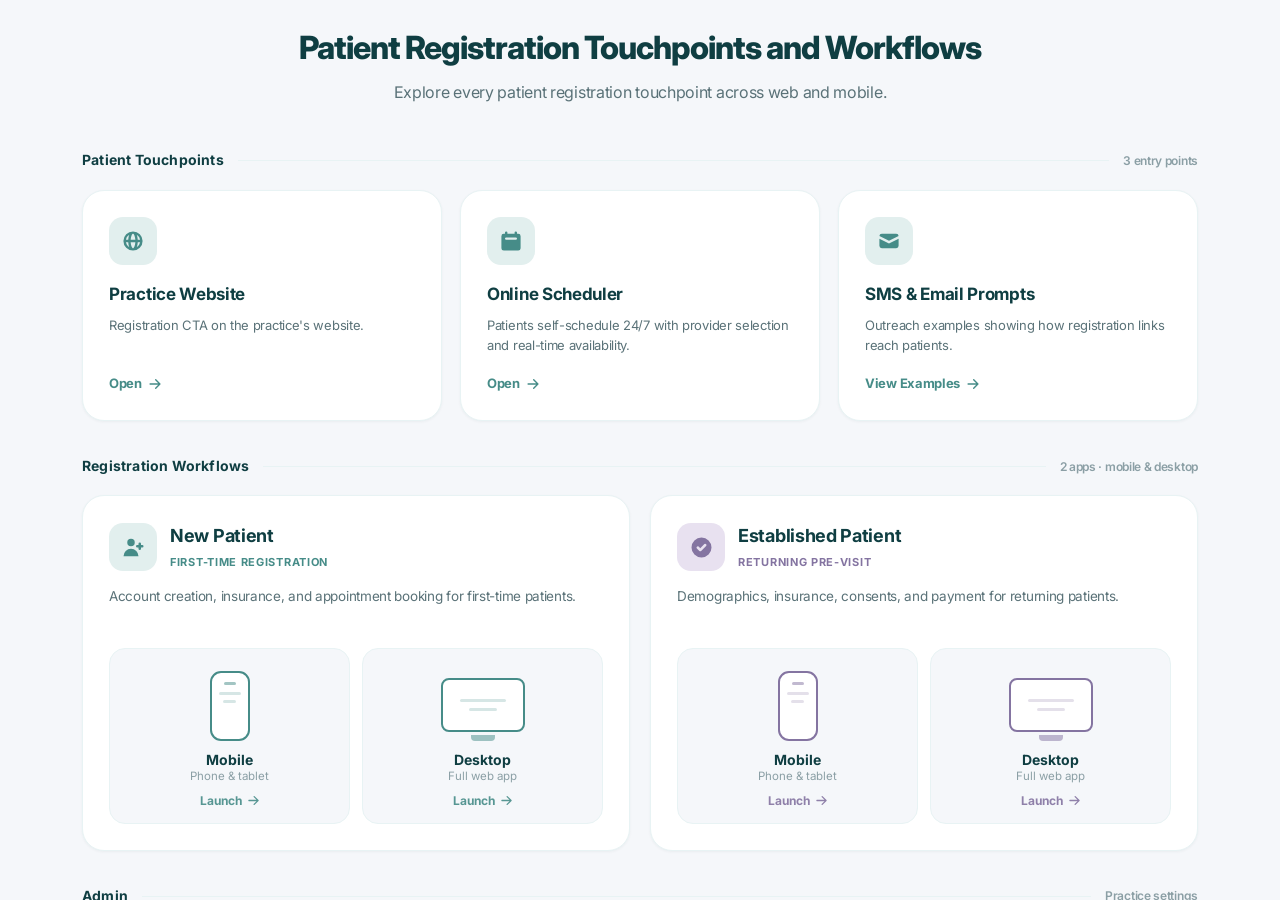
==== commit 5667656e: "Add admin panel and refine scheduler + insurance label - Add admin-panel.html with practice manageme" ====
--- a/index.html
+++ b/index.html
@@ -194,6 +194,23 @@
 
     </div>
     </div><!-- /lp-sec workflows -->
+
+    <!-- SECTION: ADMIN -->
+    <div class="lp-sec">
+      <div class="lp-sec-head">
+        <span class="lp-sec-title">Admin</span>
+        <span class="lp-sec-line"></span>
+        <span class="lp-sec-count">Practice settings</span>
+      </div>
+      <div class="tp-grid">
+        <div class="tp-card" onclick="window.open('admin-panel.html','_blank')">
+          <div class="tp-ic"><svg width="24" height="24" viewBox="0 0 20 20" fill="currentColor"><path fill-rule="evenodd" d="M11.49 3.17c-.38-1.56-2.6-1.56-2.98 0a1.532 1.532 0 01-2.286.948c-1.372-.836-2.942.734-2.106 2.106.54.886.061 2.042-.947 2.287-1.561.379-1.561 2.6 0 2.978a1.532 1.532 0 01.947 2.287c-.836 1.372.734 2.942 2.106 2.106a1.532 1.532 0 012.287.947c.379 1.561 2.6 1.561 2.978 0a1.533 1.533 0 012.287-.947c1.372.836 2.942-.734 2.106-2.106a1.533 1.533 0 01.947-2.287c1.561-.379 1.561-2.6 0-2.978a1.532 1.532 0 01-.947-2.287c.836-1.372-.734-2.942-2.106-2.106a1.532 1.532 0 01-2.287-.947zM10 13a3 3 0 100-6 3 3 0 000 6z" clip-rule="evenodd"/></svg></div>
+          <div class="tp-title">Practice Management</div>
+          <div class="tp-desc">Configure clinical data and payment options for each practice.</div>
+          <div class="tp-cta">Open <svg width="14" height="14" viewBox="0 0 20 20" fill="currentColor"><path fill-rule="evenodd" d="M10.293 3.293a1 1 0 011.414 0l6 6a1 1 0 010 1.414l-6 6a1 1 0 01-1.414-1.414L14.586 11H3a1 1 0 110-2h11.586l-4.293-4.293a1 1 0 010-1.414z" clip-rule="evenodd"/></svg></div>
+        </div>
+      </div>
+    </div><!-- /lp-sec admin -->
   </div><!-- /lp-wrap -->
 
   <!-- SMS / EMAIL PROMPTS MODAL -->
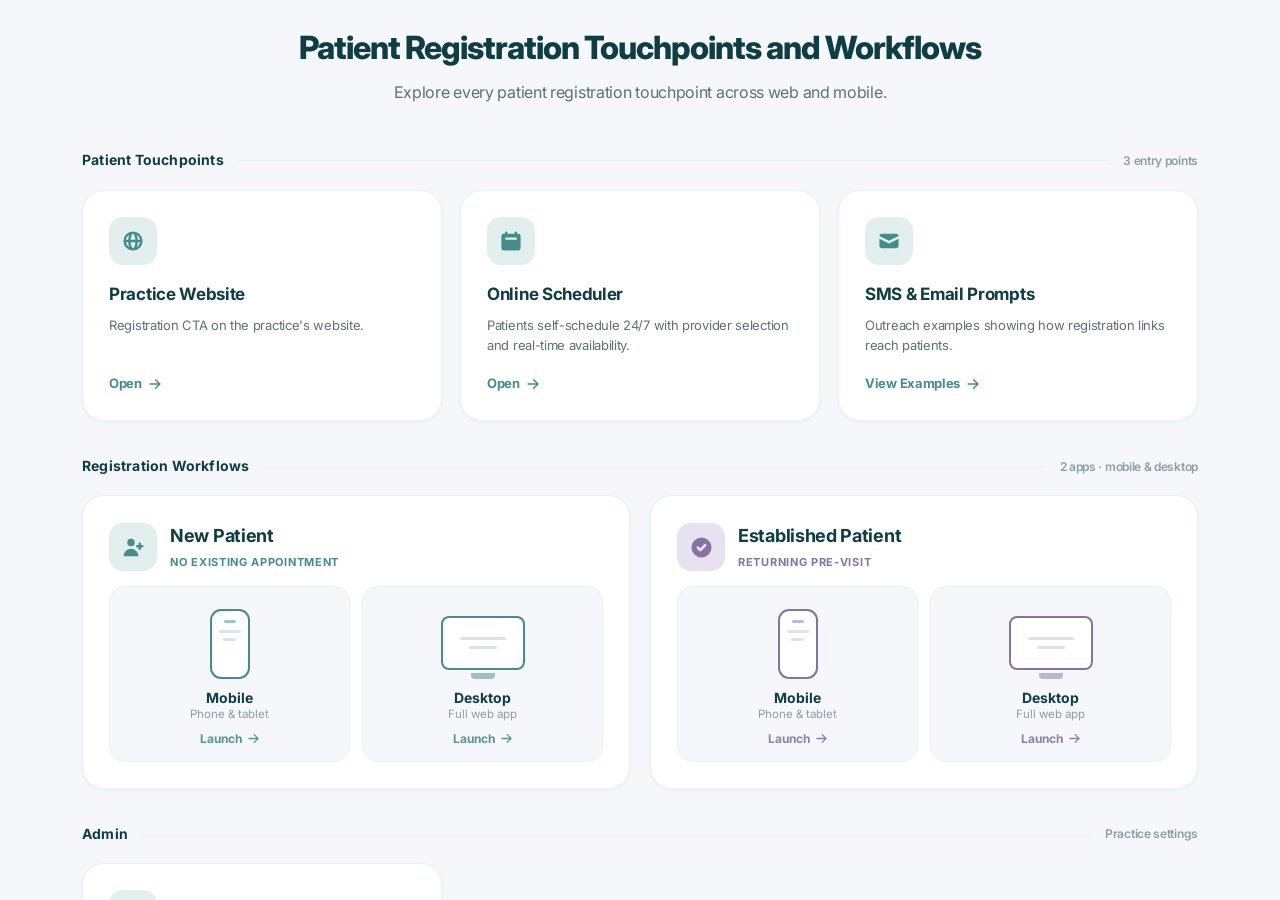
==== commit 3da8db55: "Route new-patient post-MFA to "no appointments" + small polish - New-patient (mobile + desktop): aft" ====
--- a/index.html
+++ b/index.html
@@ -150,9 +150,8 @@
       <div class="app-panel app-panel--new">
         <div class="ap-head">
           <div class="ap-icon"><svg width="25" height="25" viewBox="0 0 20 20" fill="currentColor"><path d="M8 9a3 3 0 100-6 3 3 0 000 6zM8 11a6 6 0 016 6H2a6 6 0 016-6zM16 7a1 1 0 10-2 0v1h-1a1 1 0 100 2h1v1a1 1 0 102 0v-1h1a1 1 0 100-2h-1V7z"/></svg></div>
-          <div><div class="ap-name">New Patient</div><div class="ap-tag">First-time registration</div></div>
-        </div>
-        <div class="ap-desc">Account creation, insurance, and appointment booking for first-time patients.</div>
+          <div><div class="ap-name">New Patient</div><div class="ap-tag">No existing appointment</div></div>
+        </div>
         <div class="ap-devices">
           <button class="dev-tile" onclick="window.open('new-patient.html','_blank')">
             <div class="dev-art"><div class="phone"><span class="ph-notch"></span><span class="ph-line"></span><span class="ph-line short"></span></div></div>
@@ -175,7 +174,6 @@
           <div class="ap-icon"><svg width="25" height="25" viewBox="0 0 20 20" fill="currentColor"><path fill-rule="evenodd" d="M10 18a8 8 0 100-16 8 8 0 000 16zm3.707-9.293a1 1 0 00-1.414-1.414L9 10.586 7.707 9.293a1 1 0 00-1.414 1.414l2 2a1 1 0 001.414 0l4-4z" clip-rule="evenodd"/></svg></div>
           <div><div class="ap-name">Established Patient</div><div class="ap-tag">Returning pre-visit</div></div>
         </div>
-        <div class="ap-desc">Demographics, insurance, consents, and payment for returning patients.</div>
         <div class="ap-devices">
           <button class="dev-tile" onclick="window.open('established-patient.html','_blank')">
             <div class="dev-art"><div class="phone"><span class="ph-notch"></span><span class="ph-line"></span><span class="ph-line short"></span></div></div>
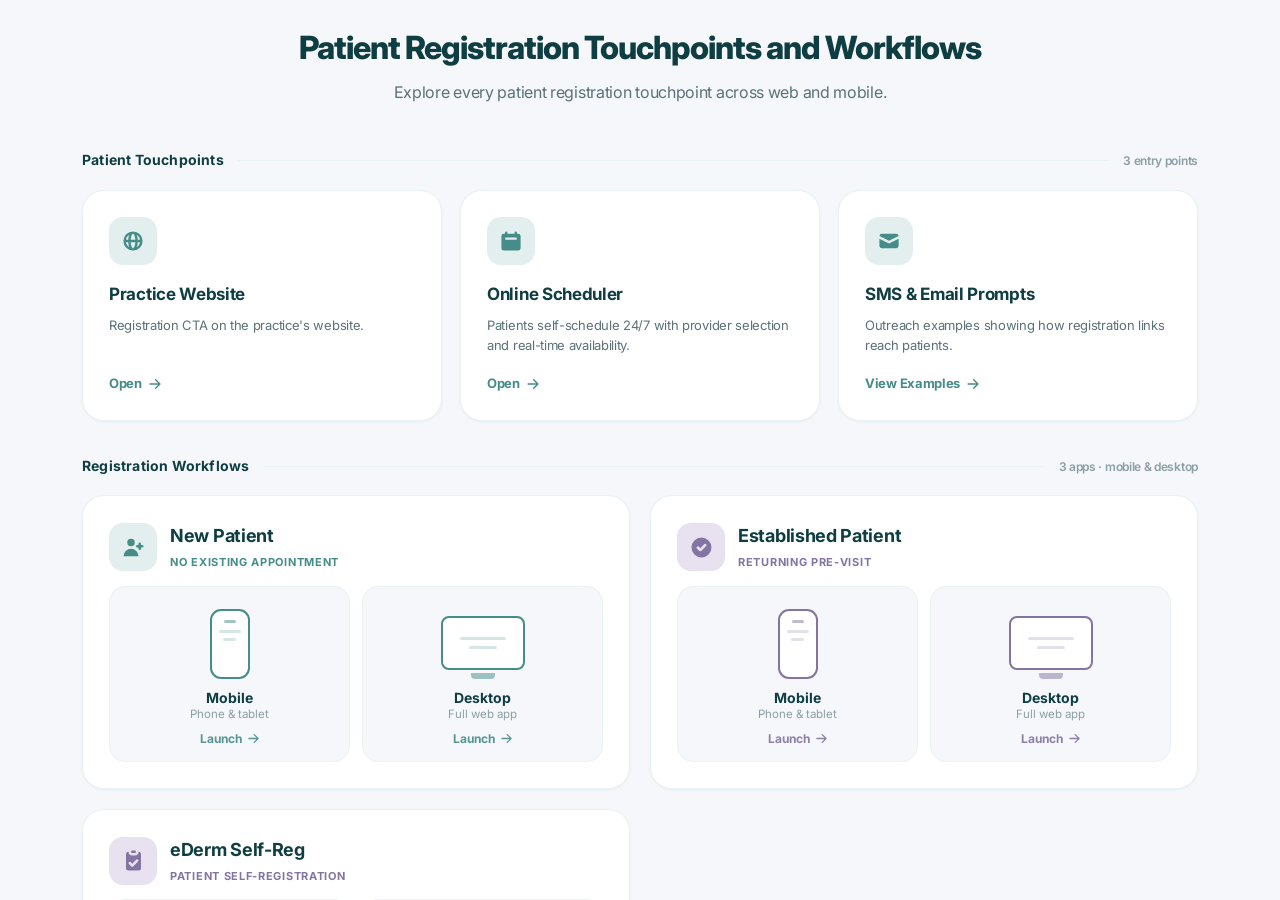
==== commit 8758828f: "Add eDerm Self-Reg workflow + Pharmacy step Add eDerm Self-Reg (mobile + desktop) as a copy of the e" ====
--- a/index.html
+++ b/index.html
@@ -140,10 +140,10 @@
       <div class="lp-sec-head">
         <span class="lp-sec-title">Registration Workflows</span>
         <span class="lp-sec-line"></span>
-        <span class="lp-sec-count">2 apps · mobile &amp; desktop</span>
-      </div>
-
-    <!-- ROW 2: 4 workflow prototype cards (mobile + web) -->
+        <span class="lp-sec-count">3 apps · mobile &amp; desktop</span>
+      </div>
+
+    <!-- ROW 2: workflow prototype cards (mobile + web) -->
     <div class="lp-apps">
 
       <!-- APP: New Patient -->
@@ -182,6 +182,28 @@
             <div class="dev-go">Launch <svg width="13" height="13" viewBox="0 0 20 20" fill="currentColor"><path fill-rule="evenodd" d="M10.293 3.293a1 1 0 011.414 0l6 6a1 1 0 010 1.414l-6 6a1 1 0 01-1.414-1.414L14.586 11H3a1 1 0 110-2h11.586l-4.293-4.293a1 1 0 010-1.414z" clip-rule="evenodd"/></svg></div>
           </button>
           <button class="dev-tile" onclick="window.open('established-patient-desktop.html','_blank')">
+            <div class="dev-art"><div class="monitor"><div class="mon-screen"><span class="mon-line"></span><span class="mon-line short"></span></div><div class="mon-stand"></div></div></div>
+            <div class="dev-label">Desktop</div>
+            <div class="dev-sub">Full web app</div>
+            <div class="dev-go">Launch <svg width="13" height="13" viewBox="0 0 20 20" fill="currentColor"><path fill-rule="evenodd" d="M10.293 3.293a1 1 0 011.414 0l6 6a1 1 0 010 1.414l-6 6a1 1 0 01-1.414-1.414L14.586 11H3a1 1 0 110-2h11.586l-4.293-4.293a1 1 0 010-1.414z" clip-rule="evenodd"/></svg></div>
+          </button>
+        </div>
+      </div>
+
+      <!-- APP: eDerm Self-Reg -->
+      <div class="app-panel app-panel--est">
+        <div class="ap-head">
+          <div class="ap-icon"><svg width="25" height="25" viewBox="0 0 20 20" fill="currentColor"><path fill-rule="evenodd" d="M9 2a1 1 0 000 2h2a1 1 0 100-2H9zM4 5a2 2 0 012-2 3 3 0 003 3h2a3 3 0 003-3 2 2 0 012 2v11a2 2 0 01-2 2H6a2 2 0 01-2-2V5zm9.707 5.707a1 1 0 00-1.414-1.414L9 12.586l-1.293-1.293a1 1 0 00-1.414 1.414l2 2a1 1 0 001.414 0l4-4z" clip-rule="evenodd"/></svg></div>
+          <div><div class="ap-name">eDerm Self-Reg</div><div class="ap-tag">Patient self-registration</div></div>
+        </div>
+        <div class="ap-devices">
+          <button class="dev-tile" onclick="window.open('ederm-self-reg.html','_blank')">
+            <div class="dev-art"><div class="phone"><span class="ph-notch"></span><span class="ph-line"></span><span class="ph-line short"></span></div></div>
+            <div class="dev-label">Mobile</div>
+            <div class="dev-sub">Phone &amp; tablet</div>
+            <div class="dev-go">Launch <svg width="13" height="13" viewBox="0 0 20 20" fill="currentColor"><path fill-rule="evenodd" d="M10.293 3.293a1 1 0 011.414 0l6 6a1 1 0 010 1.414l-6 6a1 1 0 01-1.414-1.414L14.586 11H3a1 1 0 110-2h11.586l-4.293-4.293a1 1 0 010-1.414z" clip-rule="evenodd"/></svg></div>
+          </button>
+          <button class="dev-tile" onclick="window.open('ederm-self-reg-desktop.html','_blank')">
             <div class="dev-art"><div class="monitor"><div class="mon-screen"><span class="mon-line"></span><span class="mon-line short"></span></div><div class="mon-stand"></div></div></div>
             <div class="dev-label">Desktop</div>
             <div class="dev-sub">Full web app</div>
--- a/styles.css
+++ b/styles.css
@@ -695,3 +695,117 @@
 .pni{display:flex;align-items:center;gap:10px;width:100%;padding:10px 12px;border:none;background:transparent;color:var(--t2);font-size:14px;font-weight:500;cursor:pointer;border-radius:8px;transition:all .15s;font-family:'Inter','Roboto',sans-serif}
 .pni:hover{background:var(--surface);color:var(--t1)}
 .pni.active{background:var(--brand-lt);color:var(--brand);font-weight:600}
+
+/* ══ DOCUMENT SIGNER (consents step) ══ */
+/* Progress strip */
+.docs-progress{display:flex;align-items:center;gap:12px;padding:11px 14px;background:var(--surface);border:1px solid var(--borderlt);border-radius:10px;font-size:12.5px;margin-bottom:14px}
+.docs-progress-bar{flex:1;height:6px;background:var(--borderlt);border-radius:3px;overflow:hidden}
+.docs-progress-fill{height:100%;background:linear-gradient(90deg,var(--brand),var(--brand-dk));width:0%;transition:width .35s ease;border-radius:3px}
+.docs-progress-text{font-weight:600;color:var(--t2);white-space:nowrap}
+.docs-progress-text strong{color:var(--t1)}
+
+/* Doc list rows */
+.docs-list{display:flex;flex-direction:column;gap:10px}
+.doc-row{display:flex;align-items:center;gap:14px;padding:15px 18px;background:#fff;border:1px solid var(--borderlt);border-radius:12px;cursor:pointer;transition:transform .15s ease,border-color .15s ease,background .15s ease,box-shadow .15s ease;text-align:left;font-family:inherit;width:100%}
+.doc-row:hover{border-color:var(--brand-border);background:#fff;transform:translateY(-1px);box-shadow:0 4px 12px rgba(15,62,66,.06)}
+.doc-row.signed{background:#F0FDF4;border-color:#A7F3D0}
+.doc-row.signed:hover{border-color:#86EFAC}
+.doc-row-ic{width:40px;height:40px;border-radius:10px;display:flex;align-items:center;justify-content:center;flex-shrink:0}
+.doc-row-main{flex:1;min-width:0}
+.doc-row-title{font-size:14.5px;font-weight:700;color:var(--t1);margin-bottom:2px}
+.doc-row-sub{font-size:12.5px;color:var(--t3)}
+.doc-row-status{flex-shrink:0}
+.doc-status-pill{display:inline-flex;align-items:center;gap:5px;font-size:11.5px;font-weight:700;padding:4px 10px;border-radius:14px;white-space:nowrap}
+.doc-status-pill.required{color:#8474A1;background:#E8E1F0;border:1px solid rgba(132,116,161,.35)}
+.doc-status-pill.signed{color:#0A8F5C;background:#D1FAE5;border:1px solid #6EE7B7}
+.doc-status-tick{display:inline-flex;align-items:center;justify-content:center;width:14px;height:14px}
+.doc-row-arrow{color:var(--t3);flex-shrink:0;display:flex;align-items:center}
+
+/* Fullscreen document reader + signer */
+.doc-reader{position:fixed;inset:0;background:rgba(15,62,66,.5);display:none;align-items:center;justify-content:center;z-index:99999;padding:16px}
+body.doc-reader-open .demo-back{display:none!important}
+.doc-reader.show{display:flex}
+.doc-reader-inner{background:#fff;width:100%;max-width:720px;max-height:92vh;display:flex;flex-direction:column;box-shadow:0 20px 60px rgba(0,0,0,.3);overflow:hidden;border-radius:16px}
+.doc-reader-head{padding:18px 22px 16px;border-bottom:1px solid var(--borderlt);display:flex;align-items:flex-start;justify-content:space-between;gap:14px;background:#fff;flex-shrink:0}
+.doc-reader-eyebrow{font-size:10.5px;font-weight:700;letter-spacing:1.4px;color:var(--brand);text-transform:uppercase;margin-bottom:4px}
+.doc-reader-title{font-size:19px;font-weight:700;color:var(--t1);letter-spacing:-.3px;line-height:1.25}
+.doc-reader-close{background:none;border:none;font-size:26px;line-height:1;color:var(--t3);cursor:pointer;padding:0 4px;font-family:inherit;flex-shrink:0}
+.doc-reader-close:hover{color:var(--t1)}
+.doc-reader-body{padding:22px 24px;overflow-y:auto;flex:1;font-size:13.5px;line-height:1.65;color:var(--t2)}
+.doc-reader-body h3{font-size:12px;font-weight:700;color:var(--t1);margin:20px 0 7px;letter-spacing:.8px;text-transform:uppercase}
+.doc-reader-body h3:first-child{margin-top:0}
+.doc-reader-body p{margin:0 0 10px}
+.doc-reader-body ul{padding-left:18px;margin:0 0 10px}
+.doc-reader-body li{margin-bottom:5px}
+.doc-reader-body strong{color:var(--t1);font-weight:600}
+
+.doc-reader-sign{padding:16px 24px 18px;border-top:1px solid var(--borderlt);background:var(--surface);flex-shrink:0}
+.dr-sign-lbl{font-size:11px;font-weight:700;letter-spacing:.8px;text-transform:uppercase;color:var(--t3);margin-bottom:8px}
+.dr-sig-area{background:#fff;border:2px dashed var(--border);border-radius:10px;padding:18px 16px;display:flex;flex-direction:column;align-items:center;justify-content:center;cursor:pointer;transition:all .15s;min-height:78px}
+.dr-sig-area:hover{border-color:var(--brand);background:#fff}
+.dr-sig-area.signed{background:#F0FDF4;border:1.5px solid #10B981;border-style:solid;cursor:default}
+.dr-sig-pencil{color:var(--t3);margin-bottom:4px}
+.dr-sig-hint{font-size:13px;color:var(--t3);font-weight:500}
+.dr-sig-script{font-family:'Brush Script MT','Lucida Handwriting',cursive;font-size:30px;color:var(--t1);line-height:1.1}
+.dr-sig-meta{font-size:11.5px;color:var(--t3);margin-top:4px}
+.dr-check-row{display:flex;align-items:flex-start;gap:12px;background:#fff;border:1.5px solid var(--border);border-radius:10px;padding:14px 16px;cursor:pointer;transition:all .15s}
+.dr-check-row:hover{border-color:var(--brand-border)}
+.dr-check-row.checked{border-color:#10B981;background:#F0FDF4}
+.dr-check-row input{width:18px;height:18px;accent-color:var(--brand);cursor:pointer;flex-shrink:0;margin-top:1px}
+.dr-check-row .dr-check-text{font-size:13.5px;color:var(--t1);line-height:1.5}
+
+.doc-reader-foot{padding:14px 22px 16px;border-top:1px solid var(--borderlt);display:flex;justify-content:space-between;gap:10px;background:#fff;flex-shrink:0}
+.doc-reader-cancel{padding:11px 20px;border-radius:9px;font-size:13.5px;font-weight:600;cursor:pointer;border:1px solid var(--border);background:#fff;color:var(--t2);font-family:inherit}
+.doc-reader-cancel:hover{background:var(--surface);color:var(--t1)}
+.doc-reader-confirm{padding:11px 22px;border-radius:9px;font-size:14px;font-weight:700;cursor:pointer;border:none;background:var(--brand);color:#fff;font-family:inherit;min-width:180px;transition:all .15s}
+.doc-reader-confirm:hover:not(:disabled){background:var(--brand-dk)}
+.doc-reader-confirm:disabled{opacity:.45;cursor:not-allowed}
+
+@media (max-width: 600px){
+  /* Doc list rows on narrow screens: hide subtitle + chevron so the pill fits */
+  .doc-row{padding:14px 14px;gap:12px}
+  .doc-row-ic{width:36px;height:36px;border-radius:9px}
+  .doc-row-ic svg{width:16px;height:16px}
+  .doc-row-title{font-size:14px}
+  .doc-row-sub{display:none}
+  .doc-row-arrow{display:none}
+  .doc-status-pill{font-size:10.5px;padding:3px 9px}
+  .docs-progress{padding:10px 12px;font-size:12px}
+  /* Fullscreen reader on mobile */
+  .doc-reader{padding:0;align-items:stretch}
+  .doc-reader-inner{max-height:100vh;border-radius:0;height:100%;max-width:none}
+  .doc-reader-head{padding:14px 16px 12px}
+  .doc-reader-eyebrow{font-size:9.5px;letter-spacing:1.2px;margin-bottom:3px}
+  .doc-reader-title{font-size:17px;line-height:1.2}
+  .doc-reader-close{font-size:30px;padding:0 6px;width:36px;text-align:center}
+  .doc-reader-body{padding:18px;font-size:14px;line-height:1.6}
+  .doc-reader-body h3{font-size:11.5px;margin:18px 0 6px}
+  .doc-reader-sign{padding:12px 16px 14px}
+  .dr-sign-lbl{margin-bottom:6px}
+  .dr-sig-area{padding:16px 14px;min-height:74px}
+  .dr-sig-script{font-size:26px}
+  .dr-check-row{padding:12px 14px}
+  .dr-check-row .dr-check-text{font-size:13px}
+  .doc-reader-foot{padding:10px 14px 14px;gap:8px}
+  .doc-reader-cancel{padding:12px 14px;font-size:13.5px}
+  .doc-reader-confirm{padding:12px 14px;font-size:14px;min-width:0;flex:1}
+}
+
+/* ══ PHARMACY STEP (shared by established-patient + ederm) ══ */
+.pharm-current{display:flex;align-items:flex-start;gap:12px;padding:14px 16px;background:var(--brand-lt);border:1px solid var(--brand-border);border-radius:12px}
+.pharm-card-ic{width:38px;height:38px;border-radius:10px;background:var(--brand);display:flex;align-items:center;justify-content:center;flex-shrink:0;color:#fff}
+.pharm-card-main{flex:1;min-width:0}
+.pharm-name{font-size:14.5px;font-weight:700;color:var(--t1)}
+.pharm-addr{font-size:12.5px;color:var(--t2);margin-top:2px}
+.pharm-phone{font-size:12.5px;color:var(--t3);margin-top:1px}
+.pharm-results{display:flex;flex-direction:column;gap:8px;margin-top:14px}
+.pharm-result{display:flex;align-items:center;gap:12px;width:100%;text-align:left;padding:12px 14px;background:#fff;border:1px solid var(--borderlt);border-radius:10px;cursor:pointer;font-family:inherit;transition:border-color .15s,background .15s,transform .15s}
+.pharm-result:hover{border-color:var(--brand-border);background:var(--brand-lt);transform:translateY(-1px)}
+.pharm-result-main{flex:1;min-width:0}
+.pharm-result-add{flex-shrink:0;font-size:12px;font-weight:700;color:var(--brand);background:var(--brand-lt);border:1px solid var(--brand-border);padding:5px 12px;border-radius:14px;white-space:nowrap}
+.pharm-result:hover .pharm-result-add{background:#fff}
+.pharm-empty{padding:16px;text-align:center;font-size:13px;color:var(--t3)}
+/* Practice logo + privacy disclaimer block (ederm post-login) */
+.post-brand{display:flex;flex-direction:column;align-items:center;text-align:center;gap:10px;padding:4px 0 18px;margin-bottom:4px;border-bottom:1px solid var(--borderlt)}
+.post-brand img{max-height:42px;max-width:170px;object-fit:contain}
+.post-brand-privacy{font-size:13px;line-height:1.6;color:var(--t3);max-width:560px;padding:0 30px}
